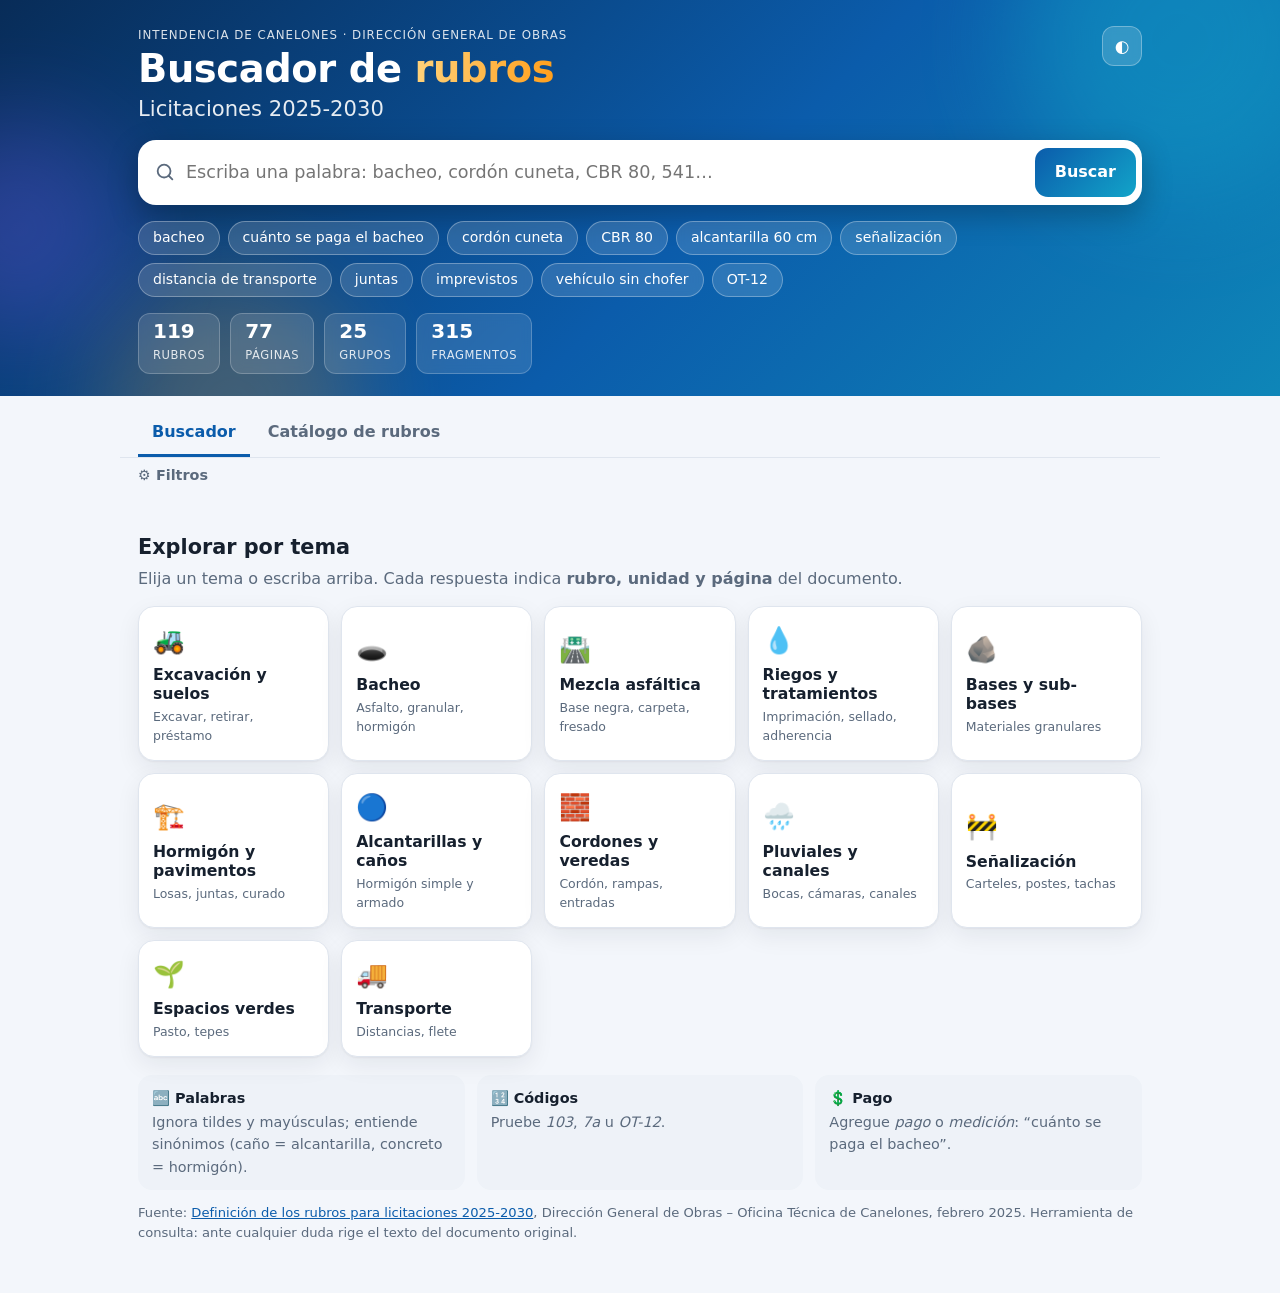
==== buscador-standalone.html @ 0cbc0762 "Add files via upload" ====
<!DOCTYPE html>
<html lang="es">
<head>
<meta charset="utf-8">
<meta name="viewport" content="width=device-width, initial-scale=1, viewport-fit=cover">
<meta name="theme-color" content="#0a3a73">
<title>Buscador de Rubros · Licitaciones 2025-2030 · Intendencia de Canelones</title>
<meta name="description" content="Buscador interactivo de la Definición de los rubros para licitaciones 2025-2030 (Dirección General de Obras, Intendencia de Canelones). Escriba una palabra y obtenga el rubro, la respuesta y la referencia al documento.">
<link rel="icon" href="data:image/svg+xml,%3Csvg xmlns='http://www.w3.org/2000/svg' viewBox='0 0 100 100'%3E%3Ctext y='.9em' font-size='90'%3E%F0%9F%94%8E%3C/text%3E%3C/svg%3E">
<style>
:root{
  --bg:#f3f6fb; --surface:#fff; --surface2:#eef2f8; --text:#16202e; --muted:#5b6a7d;
  --line:#dfe5ee; --brand:#0b5cab; --brand2:#12a4c9; --brand-ink:#fff; --brand-soft:#e3f0fd;
  --accent:#ff9f1c; --mark:#ffe58a; --ok:#14935a; --shadow:0 1px 2px rgba(16,24,40,.05),0 8px 24px rgba(16,24,40,.07);
  --radius:16px;
}
:root[data-theme="dark"]{
  --bg:#0c1118; --surface:#151c26; --surface2:#1c2531; --text:#e7edf5; --muted:#9aa9ba;
  --line:#27323f; --brand:#5aa7f0; --brand2:#2fc3e3; --brand-ink:#07111b; --brand-soft:#15283b;
  --accent:#ffb347; --mark:#6b5200; --ok:#4fc58a; --shadow:0 1px 2px rgba(0,0,0,.4),0 8px 24px rgba(0,0,0,.35);
}
@media (prefers-color-scheme: dark){
  :root:not([data-theme="light"]){
    --bg:#0c1118; --surface:#151c26; --surface2:#1c2531; --text:#e7edf5; --muted:#9aa9ba;
    --line:#27323f; --brand:#5aa7f0; --brand2:#2fc3e3; --brand-ink:#07111b; --brand-soft:#15283b;
    --accent:#ffb347; --mark:#6b5200; --ok:#4fc58a; --shadow:0 1px 2px rgba(0,0,0,.4),0 8px 24px rgba(0,0,0,.35);
  }
}
*{box-sizing:border-box}
html{scroll-behavior:smooth;-webkit-text-size-adjust:100%}
body{margin:0;background:var(--bg);color:var(--text);font:16px/1.55 system-ui,-apple-system,"Segoe UI",Roboto,"Helvetica Neue",Arial,sans-serif;overflow-x:hidden}
.wrap{max-width:1040px;margin:0 auto;padding:0 18px}
.sr{position:absolute;width:1px;height:1px;overflow:hidden;clip:rect(0 0 0 0)}
.skip{position:absolute;left:-999px}.skip:focus{left:12px;top:12px;background:var(--surface);padding:8px 12px;z-index:99;border-radius:8px}
a{color:var(--brand)}
button{font:inherit;color:inherit;cursor:pointer;-webkit-tap-highlight-color:transparent}
:focus-visible{outline:3px solid var(--accent);outline-offset:2px;border-radius:8px}
.fatal{background:#b3261e;color:#fff;padding:12px 18px;font-weight:600;text-align:center}

/* ---------- hero ---------- */
.hero{position:relative;overflow:hidden;color:#fff;padding:26px 0 22px;background:linear-gradient(135deg,#082c58 0%,#0b5cab 55%,#0e86b8 100%);transition:padding .25s}
:root[data-theme="dark"] .hero{background:linear-gradient(135deg,#07182c 0%,#0e3a66 60%,#0e5a7a 100%)}
.blob{position:absolute;border-radius:50%;filter:blur(50px);opacity:.45;animation:float 14s ease-in-out infinite}
.b1{width:320px;height:320px;background:#12a4c9;top:-120px;right:-60px}
.b2{width:260px;height:260px;background:#ff9f1c;opacity:.22;bottom:-140px;left:8%;animation-delay:-5s}
.b3{width:220px;height:220px;background:#7b5cff;opacity:.28;top:30%;left:-90px;animation-delay:-9s}
@keyframes float{0%,100%{transform:translate(0,0) scale(1)}50%{transform:translate(24px,18px) scale(1.12)}}
.hero-in{position:relative}
.brand{display:flex;justify-content:space-between;align-items:flex-start;gap:12px}
.eyebrow{margin:0 0 4px;font-size:.74rem;letter-spacing:.08em;text-transform:uppercase;opacity:.85;color:inherit}
h1{margin:0;font-size:clamp(1.55rem,4.2vw,2.4rem);line-height:1.1;letter-spacing:-.01em}
h1 em{font-style:normal;background:linear-gradient(90deg,#ffd27a,#ff9f1c);-webkit-background-clip:text;background-clip:text;color:transparent}
h1 span{display:block;font-weight:500;opacity:.9;font-size:.55em;margin-top:6px;letter-spacing:0}
.icon-btn{background:rgba(255,255,255,.16);border:1px solid rgba(255,255,255,.3);color:#fff;border-radius:12px;width:40px;height:40px;font-size:1.05rem;backdrop-filter:blur(6px)}
.icon-btn:hover{background:rgba(255,255,255,.3)}

.searchwrap{position:relative;margin-top:20px}
.searchbox{display:flex;align-items:center;gap:10px;background:var(--surface);color:var(--text);border-radius:18px;padding:6px 6px 6px 16px;box-shadow:0 10px 30px rgba(0,0,0,.25);transition:transform .2s,box-shadow .2s}
.searchbox:focus-within{transform:translateY(-1px);box-shadow:0 14px 36px rgba(0,0,0,.32),0 0 0 3px var(--accent)}
.searchbox svg{flex:none;color:var(--muted)}
.searchbox input{flex:1;border:0;background:transparent;color:inherit;font:inherit;font-size:1.1rem;padding:13px 0;outline:none;min-width:0}
.searchbox input::-webkit-search-cancel-button{opacity:.6}
.go{background:linear-gradient(135deg,var(--brand),var(--brand2));color:#fff;border:0;border-radius:13px;padding:12px 20px;font-weight:700}
.go:hover{filter:brightness(1.1)}
.suggest{position:absolute;left:0;right:0;top:calc(100% + 8px);z-index:30;margin:0;padding:6px;list-style:none;background:var(--surface);color:var(--text);border:1px solid var(--line);border-radius:16px;box-shadow:0 18px 40px rgba(0,0,0,.28);max-height:340px;overflow:auto}
.suggest li{display:flex;gap:10px;align-items:baseline;padding:9px 12px;border-radius:11px;cursor:pointer}
.suggest li[aria-selected="true"],.suggest li:hover{background:var(--brand-soft)}
.suggest .sc{flex:none;background:var(--brand);color:var(--brand-ink);font-weight:700;font-size:.78rem;border-radius:6px;padding:0 7px}
.suggest .sn{flex:1;min-width:0;white-space:nowrap;overflow:hidden;text-overflow:ellipsis}
.suggest .su{color:var(--muted);font-size:.78rem;flex:none}
.chips{display:flex;flex-wrap:wrap;gap:8px;margin-top:16px;transition:opacity .2s}
.chip{background:rgba(255,255,255,.14);border:1px solid rgba(255,255,255,.3);color:#fff;border-radius:999px;padding:5px 14px;font-size:.88rem;backdrop-filter:blur(6px);transition:transform .15s,background .15s}
.chip:hover{background:rgba(255,255,255,.3);transform:translateY(-1px)}
.kpis{display:flex;flex-wrap:wrap;gap:10px;margin-top:16px}
.kpi{background:rgba(255,255,255,.12);border:1px solid rgba(255,255,255,.22);border-radius:12px;padding:6px 14px;backdrop-filter:blur(6px)}
.kpi b{display:block;font-size:1.25rem;line-height:1.1}.kpi span{font-size:.72rem;opacity:.85;text-transform:uppercase;letter-spacing:.05em}

/* hero compacto cuando hay una búsqueda activa */
body.searching .hero{padding:14px 0 14px}
body.searching .hero h1 span,body.searching .eyebrow,body.searching .chips,body.searching .kpis{display:none}
body.searching h1{font-size:1.15rem}
body.searching .searchwrap{margin-top:10px}

.sticky-bar{display:none}

.tabs{display:flex;gap:4px;margin-top:14px;border-bottom:1px solid var(--line)}
.tab{background:none;border:0;border-bottom:3px solid transparent;padding:10px 14px;color:var(--muted);font-weight:700}
.tab.active{color:var(--brand);border-bottom-color:var(--brand)}
main{padding-top:16px;padding-bottom:30px;min-height:50vh}

.filters-box{margin-bottom:6px}
.filters-box summary{cursor:pointer;color:var(--muted);font-weight:700;font-size:.9rem;padding:6px 0;list-style:none}
.filters-box summary::before{content:"⚙ "}
.badge{background:var(--accent);color:#1b1200;border-radius:999px;font-size:.72rem;padding:0 7px;margin-left:4px}
.filters{display:flex;flex-wrap:wrap;gap:12px;align-items:end;margin:8px 0 10px}
.filters label{display:flex;flex-direction:column;font-size:.78rem;color:var(--muted);gap:3px;font-weight:700}
.filters .grow{flex:1;min-width:200px}
select,input#catQ{font:inherit;font-size:.95rem;color:var(--text);background:var(--surface);border:1px solid var(--line);border-radius:10px;padding:9px 10px;min-width:150px}
.ghost{background:var(--surface);border:1px solid var(--line);border-radius:10px;padding:9px 14px;font-weight:700;color:var(--text)}
.ghost:hover{background:var(--surface2)}
.count{color:var(--muted);font-size:.9rem;margin:8px 0;min-height:1.4em}

/* ---------- respuesta y tarjetas ---------- */
@keyframes rise{from{opacity:0;transform:translateY(10px)}to{opacity:1;transform:none}}
.answer,.card{animation:rise .35s both}
.answer{position:relative;background:var(--surface);border:1px solid var(--line);border-radius:var(--radius);padding:20px 22px;box-shadow:var(--shadow);margin:6px 0 22px;overflow:hidden}
.answer::before{content:"";position:absolute;inset:0 auto 0 0;width:6px;background:linear-gradient(180deg,var(--brand),var(--brand2))}
.answer .tag{display:inline-flex;align-items:center;gap:6px;background:var(--brand-soft);color:var(--brand);font-weight:800;font-size:.72rem;letter-spacing:.06em;text-transform:uppercase;border-radius:999px;padding:3px 11px}
.answer h3{margin:10px 0 2px;font-size:1.25rem;line-height:1.25}
.answer blockquote{margin:12px 0;padding:12px 14px;background:var(--surface2);border-radius:12px;font-size:1.02rem}
.answer .extra{margin-top:12px;background:color-mix(in srgb,var(--ok) 12%,transparent);border-left:4px solid var(--ok);border-radius:10px;padding:10px 14px;font-size:.95rem}
.answer .extra b{color:var(--ok)}
.ref{font-size:.82rem;color:var(--muted);margin:10px 0 0}
.card{background:var(--surface);border:1px solid var(--line);border-radius:var(--radius);padding:16px 18px;margin-bottom:12px;box-shadow:var(--shadow);transition:transform .18s,box-shadow .18s,border-color .18s}
.card:hover{transform:translateY(-2px);border-color:var(--brand)}
.card h3{margin:0;font-size:1.05rem;line-height:1.3}
.card h3 button{all:unset;cursor:pointer;color:var(--text)}
.card h3 button:hover{color:var(--brand);text-decoration:underline}
.codebadge{display:inline-block;background:linear-gradient(135deg,var(--brand),var(--brand2));color:#fff;font-weight:800;border-radius:8px;padding:1px 10px;margin-right:8px;font-size:.9rem;white-space:nowrap}
.meta{display:flex;flex-wrap:wrap;gap:6px 8px;font-size:.82rem;color:var(--muted);margin:8px 0}
.meta .pill{background:var(--surface2);border-radius:999px;padding:1px 10px}
.meter{height:4px;border-radius:4px;background:var(--surface2);margin:8px 0 2px;overflow:hidden}
.meter i{display:block;height:100%;border-radius:4px;background:linear-gradient(90deg,var(--brand),var(--brand2));transform-origin:left;animation:grow .7s both}
@keyframes grow{from{transform:scaleX(0)}to{transform:none}}
.passage{margin:8px 0 0;font-size:.97rem}
.passage .pg{display:block;font-size:.78rem;color:var(--muted);margin-top:2px}
.sub{font-weight:700;font-size:.85rem;color:var(--muted);display:block;margin-bottom:2px}
mark{background:var(--mark);color:inherit;border-radius:4px;padding:0 2px}
.actions{display:flex;flex-wrap:wrap;gap:8px;margin-top:14px}
.btn{background:linear-gradient(135deg,var(--brand),var(--brand2));color:#fff;border:0;border-radius:11px;padding:8px 15px;font-weight:700;font-size:.9rem;text-decoration:none;display:inline-block}
.btn:hover{filter:brightness(1.08)}
.btn.sec{background:var(--surface2);color:var(--text);border:1px solid var(--line)}
.btn.sec:hover{background:var(--brand-soft)}
.more{text-align:center;margin:10px 0}
.sect-title{font-size:.95rem;color:var(--muted);margin:6px 0 10px}
.empty{text-align:center;color:var(--muted);padding:30px 0}

/* ---------- bienvenida ---------- */
.welcome h2{margin:6px 0 4px;font-size:1.3rem}
.lead{color:var(--muted);margin:0 0 14px}
.tiles{display:grid;grid-template-columns:repeat(auto-fill,minmax(170px,1fr));gap:12px}
.tile{background:var(--surface);border:1px solid var(--line);border-radius:var(--radius);padding:14px;text-align:left;box-shadow:var(--shadow);transition:transform .18s,border-color .18s,background .18s;animation:rise .4s both}
.tile:hover{transform:translateY(-3px);border-color:var(--brand);background:var(--brand-soft)}
.tile .ic{font-size:1.6rem;display:block;margin-bottom:6px}
.tile b{display:block;font-size:.98rem;line-height:1.2}
.tile span.d{display:block;font-size:.78rem;color:var(--muted);margin-top:3px}
.tips{display:grid;grid-template-columns:repeat(auto-fit,minmax(220px,1fr));gap:12px;margin-top:18px}
.tips div{background:var(--surface2);border-radius:14px;padding:12px 14px;font-size:.9rem}
.tips b{display:block;margin-bottom:2px}.tips span{color:var(--muted)}

/* ---------- catálogo ---------- */
.table-wrap{overflow-x:auto;background:var(--surface);border:1px solid var(--line);border-radius:var(--radius)}
table{width:100%;border-collapse:collapse;font-size:.92rem}
th,td{text-align:left;padding:10px 12px;border-bottom:1px solid var(--line);vertical-align:top}
th{background:var(--surface2);position:sticky;top:0;font-size:.76rem;text-transform:uppercase;letter-spacing:.05em;color:var(--muted)}
tbody tr{cursor:pointer;transition:background .12s}tbody tr:hover{background:var(--brand-soft)}
td.code{font-weight:800;white-space:nowrap;color:var(--brand)}
.nobody{color:var(--accent);font-size:.78rem}

/* ---------- panel de detalle ---------- */
.drawer{position:fixed;inset:0;z-index:50;visibility:hidden}
.drawer[aria-hidden="false"]{visibility:visible}
.drawer-bg{position:absolute;inset:0;background:rgba(5,12,22,.55);backdrop-filter:blur(3px);opacity:0;transition:opacity .22s}
.drawer-panel{position:absolute;top:0;right:0;height:100%;width:min(740px,100%);background:var(--surface);box-shadow:-10px 0 40px rgba(0,0,0,.3);transform:translateX(100%);transition:transform .26s cubic-bezier(.2,.8,.2,1);display:flex;flex-direction:column}
.drawer[aria-hidden="false"] .drawer-bg{opacity:1}
.drawer[aria-hidden="false"] .drawer-panel{transform:none}
.grab{display:none}
.drawer-head{display:flex;justify-content:space-between;gap:12px;padding:20px 22px 8px}
.drawer-head h2{margin:0;font-size:1.3rem;line-height:1.25}
.drawer-head .eyebrow{color:var(--brand);font-weight:800}
.drawer .icon-btn{background:var(--surface2);border-color:var(--line);color:var(--text);flex:none}
.drawer-actions{display:flex;flex-wrap:wrap;gap:8px;padding:6px 22px 14px;border-bottom:1px solid var(--line)}
.drawer-body{overflow:auto;padding:14px 22px 60px;-webkit-overflow-scrolling:touch}
.drawer-body h4{margin:20px 0 8px;font-size:.78rem;text-transform:uppercase;letter-spacing:.07em;color:var(--muted)}
.drawer-body p{margin:0 0 10px}
.drawer-body p.st{font-weight:800;margin-top:18px}
.pay{background:var(--surface2);border-left:4px solid var(--ok);border-radius:10px;padding:9px 13px;margin-bottom:8px}
.rel{display:flex;flex-wrap:wrap;gap:6px}
.rel button{background:var(--brand-soft);color:var(--brand);border:0;border-radius:999px;padding:4px 12px;font-weight:700;font-size:.86rem}
.rel button:hover{text-decoration:underline}
.notice{background:var(--surface2);border-radius:10px;padding:10px 12px;color:var(--muted)}

.totop{position:fixed;right:16px;bottom:18px;z-index:40;width:46px;height:46px;border-radius:50%;border:0;background:linear-gradient(135deg,var(--brand),var(--brand2));color:#fff;font-size:1.2rem;box-shadow:0 8px 20px rgba(0,0,0,.3)}
.toast{position:fixed;left:50%;bottom:24px;transform:translate(-50%,20px);background:#111;color:#fff;padding:10px 18px;border-radius:12px;opacity:0;pointer-events:none;transition:.2s;z-index:80;font-size:.9rem}
.toast.show{opacity:1;transform:translate(-50%,0)}
.foot{color:var(--muted);font-size:.82rem;padding-bottom:36px}
[hidden]{display:none!important}

/* ---------- móvil ---------- */
@media (max-width:700px){
  .hero{padding:18px 0 16px}
  .go{padding:12px 14px}
  .kpi b{font-size:1.05rem}
  .tiles{grid-template-columns:repeat(2,1fr)}
  .card,.answer{padding:15px}
  .answer h3{font-size:1.1rem}
  .drawer-panel{top:auto;bottom:0;right:0;left:0;width:100%;height:92%;border-radius:22px 22px 0 0;transform:translateY(100%)}
  .drawer[aria-hidden="false"] .drawer-panel{transform:none}
  .grab{display:block;width:44px;height:5px;border-radius:5px;background:var(--line);margin:9px auto 0}
  .drawer-head{padding:12px 18px 6px}.drawer-actions{padding:6px 18px 12px}.drawer-body{padding:12px 18px 60px}
}
@media (prefers-reduced-motion:reduce){*{animation:none!important;transition:none!important}}
@media print{.hero,.tabs,.filters-box,.chips,.more,.totop,.drawer{display:none}}

</style>
</head>
<body>
<a class="skip" href="#resultados">Saltar a los resultados</a>
<div id="fatal" class="fatal" role="alert" hidden></div>
<noscript><div class="fatal">Este buscador necesita JavaScript habilitado.</div></noscript>

<header class="hero" id="hero">
  <div class="blob b1"></div><div class="blob b2"></div><div class="blob b3"></div>
  <div class="wrap hero-in">
    <div class="brand">
      <div>
        <p class="eyebrow">Intendencia de Canelones · Dirección General de Obras</p>
        <h1>Buscador de <em>rubros</em><span>Licitaciones 2025-2030</span></h1>
      </div>
      <button id="themeBtn" class="icon-btn" type="button" aria-label="Cambiar tema claro/oscuro" title="Cambiar tema">◐</button>
    </div>

    <div class="searchwrap">
      <form id="searchForm" class="searchbox" role="search" autocomplete="off">
        <label for="q" class="sr">Buscar en la definición de rubros</label>
        <svg aria-hidden="true" viewBox="0 0 24 24" width="22" height="22"><path fill="none" stroke="currentColor" stroke-width="2" stroke-linecap="round" d="M11 4a7 7 0 1 0 0 14 7 7 0 0 0 0-14zm9 16-4.2-4.2"/></svg>
        <input id="q" type="search" enterkeyhint="search" placeholder="Escriba una palabra: bacheo, cordón cuneta, CBR 80, 541…" spellcheck="false" aria-autocomplete="list" aria-controls="suggest">
        <button class="go" type="submit">Buscar</button>
      </form>
      <ul id="suggest" class="suggest" role="listbox" hidden></ul>
    </div>

    <div class="chips" id="chips" aria-label="Ejemplos de búsqueda"></div>
    <div class="kpis" id="kpis"></div>
  </div>
</header>

<nav class="tabs wrap" aria-label="Vistas">
  <button class="tab active" id="tabBuscar" type="button" aria-selected="true">Buscador</button>
  <button class="tab" id="tabCatalogo" type="button" aria-selected="false">Catálogo de rubros</button>
</nav>

<main class="wrap">
  <section id="viewBuscar">
    <details class="filters-box" id="filtersBox">
      <summary>Filtros <span id="filterBadge" class="badge" hidden></span></summary>
      <div class="filters" aria-label="Filtros">
        <label>Grupo <select id="fGrupo"><option value="">Todos</option></select></label>
        <label>Unidad <select id="fUnidad"><option value="">Todas</option></select></label>
        <label>Ámbito
          <select id="fAmbito">
            <option value="">Rubros y especificaciones generales</option>
            <option value="rubro">Solo rubros</option>
            <option value="general">Solo especificaciones generales</option>
          </select>
        </label>
        <button id="clearBtn" class="ghost" type="button">Limpiar todo</button>
      </div>
    </details>

    <div id="scrollTarget"></div>
    <p id="count" class="count" aria-live="polite"></p>
    <div id="answer"></div>
    <div id="resultados" tabindex="-1"></div>
    <div class="more"><button id="moreBtn" class="ghost" type="button" hidden>Mostrar más resultados</button></div>

    <div id="welcome" class="welcome">
      <h2>Explorar por tema</h2>
      <p class="lead">Elija un tema o escriba arriba. Cada respuesta indica <strong>rubro, unidad y página</strong> del documento.</p>
      <div class="tiles" id="tiles"></div>
      <div class="tips">
        <div><b>🔤 Palabras</b><span>Ignora tildes y mayúsculas; entiende sinónimos (caño = alcantarilla, concreto = hormigón).</span></div>
        <div><b>🔢 Códigos</b><span>Pruebe <em>103</em>, <em>7a</em> u <em>OT-12</em>.</span></div>
        <div><b>💲 Pago</b><span>Agregue <em>pago</em> o <em>medición</em>: “cuánto se paga el bacheo”.</span></div>
      </div>
    </div>
  </section>

  <section id="viewCatalogo" hidden>
    <div class="filters">
      <label class="grow">Filtrar el listado
        <input id="catQ" type="search" placeholder="Código o parte del nombre…">
      </label>
      <label>Grupo <select id="cGrupo"><option value="">Todos</option></select></label>
      <label>Unidad <select id="cUnidad"><option value="">Todas</option></select></label>
    </div>
    <p id="catCount" class="count"></p>
    <div class="table-wrap">
      <table id="catTable">
        <thead><tr><th>Rubro</th><th>Descripción</th><th>Unidad</th><th>Grupo</th><th>Pág.</th></tr></thead>
        <tbody></tbody>
      </table>
    </div>
  </section>
</main>

<footer class="wrap foot">
  <p>Fuente: <a id="pdfLink" href="docs/Definicion_de_los_rubros_licitaciones_2025-2030.pdf" target="_blank" rel="noopener">Definición de los rubros para licitaciones 2025-2030</a>, Dirección General de Obras – Oficina Técnica de Canelones, febrero 2025. Herramienta de consulta: ante cualquier duda rige el texto del documento original.</p>
</footer>

<aside id="drawer" class="drawer" aria-hidden="true" role="dialog" aria-modal="true" aria-labelledby="drTitle">
  <div class="drawer-bg" data-close></div>
  <div class="drawer-panel">
    <div class="grab" aria-hidden="true"></div>
    <div class="drawer-head">
      <div>
        <p class="eyebrow" id="drKicker"></p>
        <h2 id="drTitle"></h2>
        <div class="meta" id="drMeta"></div>
      </div>
      <button class="icon-btn" type="button" data-close aria-label="Cerrar">✕</button>
    </div>
    <div class="drawer-actions" id="drActions"></div>
    <div class="drawer-body" id="drBody"></div>
  </div>
</aside>

<button id="toTop" class="totop" type="button" aria-label="Volver arriba" hidden>↑</button>
<div id="toast" class="toast" role="status" aria-live="polite"></div>

<script>
window.RUBROS_DATA={"meta":{"titulo":"Definición de los rubros para licitaciones 2025-2030","organismo":"Intendencia de Canelones — Dirección General de Obras, Oficina Técnica de Canelones","fecha":"Febrero 2025","paginas":77,"pdf":"docs/Definicion_de_los_rubros_licitaciones_2025-2030.pdf","total_rubros":119,"rubros_con_texto":118,"sin_cuerpo":["240"]},"indice":[{"codigo":"6","grupo":"II","descripcion":"Excavación no clasificada","unidad":"m3"},{"codigo":"7","grupo":"II","descripcion":"Excavación no clasificada a depósito","unidad":"m3"},{"codigo":"7a","grupo":"II","descripcion":"Excavación no clasificada a depósito (en veredas)","unidad":"m3"},{"codigo":"8","grupo":"II","descripcion":"Excavación no clasificada de préstamo","unidad":"m3"},{"codigo":"9","grupo":"II","descripcion":"Extracción de árboles y tocones","unidad":"c/u"},{"codigo":"66","grupo":"II","descripcion":"Demolición y retiro a depósito de pavimentos asfálticos u hormigón","unidad":"m2"},{"codigo":"72","grupo":"II","descripcion":"Limpieza y/o conformación de cunetas","unidad":"m"},{"codigo":"75","grupo":"II","descripcion":"Escarificado, conformación y compactación base","unidad":"m2"},{"codigo":"89","grupo":"III","descripcion":"Sobretransporte de suelos","unidad":"m3.km"},{"codigo":"89a","grupo":"III","descripcion":"Sobretransporte de material granular de CBR>80%","unidad":"m3.km"},{"codigo":"90","grupo":"III","descripcion":"Transporte de mezcla asfáltica","unidad":"ton.km"},{"codigo":"94","grupo":"IV","descripcion":"Cemento portland para base estabilizada con cemento","unidad":"ton"},{"codigo":"101","grupo":"V","descripcion":"Mezcla asfáltica para base negra","unidad":"ton"},{"codigo":"102","grupo":"V","descripcion":"Mezcla asfáltica para carpeta de rodadura","unidad":"ton"},{"codigo":"103","grupo":"V","descripcion":"Mezcla asfáltica para bacheo","unidad":"ton"},{"codigo":"103a","grupo":"V","descripcion":"Construcción de lomo de burro de mezcla asfáltica en caliente","unidad":"unidad"},{"codigo":"109","grupo":"V","descripcion":"Mezcla asfáltica para reconstrucción","unidad":"ton"},{"codigo":"110","grupo":"V","descripcion":"Suministro de Mezcla asfáltica en planta","unidad":"ton"},{"codigo":"111","grupo":"VI","descripcion":"Ejecución de riego bituminoso de imprimación","unidad":"m2"},{"codigo":"112","grupo":"VI","descripcion":"Ejecución de tratamiento bituminoso simple","unidad":"m2"},{"codigo":"113","grupo":"VI","descripcion":"Ejecución de tratamientobituminoso doble","unidad":"m2"},{"codigo":"114","grupo":"VI","descripcion":"Ejecución de tratamiento bituminoso de sellado","unidad":"m2"},{"codigo":"115","grupo":"VI","descripcion":"Ejecución de trat. bituminoso de imprimación reforzada","unidad":"m2"},{"codigo":"118","grupo":"VI","descripcion":"Ejecución de tratamiento bituminoso de adherencia","unidad":"m2"},{"codigo":"126","grupo":"VII","descripcion":"Sub base de arena para adoquines y/o Green block","unidad":"m3"},{"codigo":"127","grupo":"VII","descripcion":"Arena sucia para relleno de Green block","unidad":"m3"},{"codigo":"128","grupo":"VII","descripcion":"Sub base granular CBR> 40%","unidad":"m3"},{"codigo":"129","grupo":"VII","descripcion":"Sub base granular CBR> 40%","unidad":"m3s"},{"codigo":"131","grupo":"VII","descripcion":"Base granular CBR> 60%","unidad":"m3s"},{"codigo":"132","grupo":"VII","descripcion":"Base granular CBR> 80%","unidad":"m3"},{"codigo":"132a","grupo":"VII","descripcion":"Base granular CBR> 80% (en veredas)","unidad":"m3"},{"codigo":"133","grupo":"VII","descripcion":"Base granular CBR> 80%","unidad":"m3s"},{"codigo":"134","grupo":"VII","descripcion":"Material de base estabilizado con cemento portland","unidad":"m3"},{"codigo":"135","grupo":"VII","descripcion":"Material granular para bacheo","unidad":"m3"},{"codigo":"137","grupo":"VII","descripcion":"Banquina con material granular CBR> 60%","unidad":"m3"},{"codigo":"139","grupo":"VII","descripcion":"Bacheo con material de base CBR> 80% con o sin cementar","unidad":"m3"},{"codigo":"140","grupo":"VII","descripcion":"Perfilado","unidad":"km"},{"codigo":"141","grupo":"VII","descripcion":"Base granular (suministro y flete)","unidad":"m3s"},{"codigo":"OT-01","grupo":"VII","descripcion":"Construcción de drenes","unidad":"m"},{"codigo":"155","grupo":"VII","descripcion":"Sub base de gravillín","unidad":"m3"},{"codigo":"181","grupo":"VII","descripcion":"Reciclado en situ de pavimento existente","unidad":"m2"},{"codigo":"211","grupo":"IX","descripcion":"Agregados pétreos gruesos y medianos para tratamientos","unidad":"m3"},{"codigo":"212","grupo":"IX","descripcion":"Agregados pétreos finos para tratamientos bituminosos","unidad":"m3"},{"codigo":"233","grupo":"X","descripcion":"Alcantarilla de caños de Hormigón simple D = 40 cm.","unidad":"m"},{"codigo":"234","grupo":"X","descripcion":"Alcantarilla de caños de Hormigón simple D = 50 cm.","unidad":"m"},{"codigo":"235","grupo":"X","descripcion":"Alcantarilla de caños de Hormigón simple D = 60 cm.","unidad":"m"},{"codigo":"236","grupo":"X","descripcion":"Alcantarilla de caños de Hormigón simple D = 80 cm.","unidad":"m"},{"codigo":"237","grupo":"X","descripcion":"Alcantarilla de caños de Hormigón simple D = 100 cm.","unidad":"m"},{"codigo":"238","grupo":"X","descripcion":"Cordón cuneta de Hormigón simple","unidad":"m"},{"codigo":"239","grupo":"X","descripcion":"Cordón de Hormigón simple","unidad":"m"},{"codigo":"240","grupo":"X","descripcion":"Cabezales prefabricados de Hormigón simple según plano","unidad":"c/u"},{"codigo":"241","grupo":"X","descripcion":"Cordoneta de hormigón para contener pavimento de 15x30 cm","unidad":"m"},{"codigo":"242","grupo":"X","descripcion":"Suministro, transporte y colocación de green block de hormigón","unidad":"m2"},{"codigo":"243","grupo":"X","descripcion":"Suministro, transporte y colocación de adoquines de hormigón de 8cm","unidad":"m2"},{"codigo":"OT-02","grupo":"X","descripcion":"Vereda de hormigón simple de 7 cm de espesor","unidad":"m2"},{"codigo":"OT-03","grupo":"X","descripcion":"Rampa de acceso a veredas","unidad":"c/u"},{"codigo":"261","grupo":"XIII","descripcion":"Hormigón armado Clase VII para alcantarillas","unidad":"m3"},{"codigo":"264","grupo":"XIII","descripcion":"Alcantarillas de caños de Hormigón armado D = 40 cm","unidad":"m"},{"codigo":"265","grupo":"XIII","descripcion":"Alcantarillas de caños de Hormigón armado D = 50 cm","unidad":"m"},{"codigo":"266","grupo":"XIII","descripcion":"Alcantarillas de caños de Hormigón armado D = 60 cm","unidad":"m"},{"codigo":"267","grupo":"XIII","descripcion":"Alcantarillas de caños de Hormigón armado D = 80 cm","unidad":"m"},{"codigo":"268","grupo":"XIII","descripcion":"Alcantarillas de caños de Hormigón armado D = 100 cm","unidad":"m"},{"codigo":"269","grupo":"XIII","descripcion":"Alcantarillas de caños de Hormigón armado D = 120 cm","unidad":"m"},{"codigo":"281","grupo":"XIII","descripcion":"Cabezales Hormigón armado Clase VII para alcantarillas s/plano","unidad":"m3"},{"codigo":"281a","grupo":"XIII","descripcion":"Cabezales Hormigón armado para entradas vehiculares","unidad":"m3"},{"codigo":"282","grupo":"XIII","descripcion":"Cordón cuneta de Hormigón armado Clase VII","unidad":"m"},{"codigo":"289","grupo":"XIII","descripcion":"Cordones de hormigón armado","unidad":"m"},{"codigo":"296","grupo":"XIII","descripcion":"Losetas de hormigón para entradas particulares","unidad":"m3"},{"codigo":"305","grupo":"XIII","descripcion":"Badenes de hormigón","unidad":"m3"},{"codigo":"OT-04","grupo":"XIII","descripcion":"Boca de tormenta Tipo 1 (con conexión)","unidad":"c/u"},{"codigo":"OT-05","grupo":"XIII","descripcion":"Boca de tormenta Tipo 2 (con conexión)","unidad":"c/u"},{"codigo":"OT-06","grupo":"XIII","descripcion":"Boca de tormenta Tipo 3 (con conexión)","unidad":"c/u"},{"codigo":"OT-07","grupo":"XIII","descripcion":"Boca de tormenta Tipo 4 (con conexión)","unidad":"c/u"},{"codigo":"OT-08","grupo":"XIII","descripcion":"Cámara de inspección para colectores pluviales","unidad":"m3"},{"codigo":"OT-09","grupo":"XIII","descripcion":"Cuneta revestida de hormigón","unidad":"m"},{"codigo":"OT-10","grupo":"XIII","descripcion":"Enrocado y geotextil de protección de cabezal de descarga","unidad":"c/u"},{"codigo":"OT-11","grupo":"XIII","descripcion":"Vereda de hormigón para entrada vehicular de 10 cm de espesor","unidad":"m2"},{"codigo":"OT-12","grupo":"XIII","descripcion":"Canal prefabricado de hormigón armado 60 cm x 60 cm","unidad":"m"},{"codigo":"OT-13","grupo":"XIII","descripcion":"Canal prefabricado de hormigón armado 70 cm x 70 cm","unidad":"m"},{"codigo":"OT-14","grupo":"XIII","descripcion":"Canal prefabricado de hormigón armado 80 cm x 80 cm","unidad":"m"},{"codigo":"OT-15","grupo":"XIII","descripcion":"Tapas de hormigón armado para canales de 60 cm x 60 cm","unidad":"c/u"},{"codigo":"OT-16","grupo":"XIII","descripcion":"Tapas de hormigón armado para canales de 70 cm x 70 cm","unidad":"c/u"},{"codigo":"OT-17","grupo":"XIII","descripcion":"Tapas de hormigón armado para canales de 80 cm x 80 cm","unidad":"c/u"},{"codigo":"OT-18","grupo":"XIII","descripcion":"Cámara de desague de cuneta en canales","unidad":"c/u"},{"codigo":"426","grupo":"XX","descripcion":"Recubrimiento con tepes","unidad":"m2"},{"codigo":"427","grupo":"XX","descripcion":"Revestimiento con suelo vegetal de 7 cm espesor","unidad":"m2"},{"codigo":"428","grupo":"XX","descripcion":"Siembra de semilla de pasto con fertilizante","unidad":"m2"},{"codigo":"438","grupo":"XXI","descripcion":"Limpieza y sellado de juntas","unidad":"m"},{"codigo":"541","grupo":"XXXIII","descripcion":"Pavimento de Hormigón armado de 20 cm de espesor","unidad":"m2"},{"codigo":"542","grupo":"XXXIII","descripcion":"Bacheo en espesor total de pavimento de Horm. armado","unidad":"m2"},{"codigo":"543","grupo":"XXXIII","descripcion":"Reposición juntas transversales y esquina de losas HºAº","unidad":"m2"},{"codigo":"597","grupo":"XXXVIII","descripcion":"Suministro y Colocación de tapas de hierro fundido D 600 mm","unidad":"c/u"},{"codigo":"606","grupo":"XXXIX","descripcion":"Refugios peatonales","unidad":"c/u"},{"codigo":"651","grupo":"XLVII","descripcion":"Sellado de grietas y fisuras (puente simple)","unidad":"m"},{"codigo":"652","grupo":"XLVII","descripcion":"Sellado de grietas y fisuras (con cajeado)","unidad":"m"},{"codigo":"915","grupo":"LXXXII","descripcion":"Suministro de vehículo sin chofer","unidad":"Veh.mes"},{"codigo":"1302","grupo":"AL-0","descripcion":"Imprevisto de obra (10% del SUB TOTAL OBRA s/imprevistos)","unidad":"global"},{"codigo":"2129","grupo":"CXXXIV","descripcion":"Suministro, transporte y elaboración de cemento asfáltico","unidad":"ton"},{"codigo":"2130","grupo":"CXXXIV","descripcion":"Suministro, transporte y elaboración de emulsiones asfálticas","unidad":"m3"},{"codigo":"2131","grupo":"CXXXIV","descripcion":"Suministro, transporte y elaboración de diluidos asfálticos","unidad":"m3"},{"codigo":"2138","grupo":"CXXXIV","descripcion":"Suministro, transporte y elaboración de emulsiones asfálticas modificadas","unidad":"m3"},{"codigo":"2376","grupo":"CLI","descripcion":"Fresado","unidad":"m3"},{"codigo":"3011","grupo":"CCCI","descripcion":"Señales Clase 2 instaladas (sin poste)","unidad":"m2"},{"codigo":"3027","grupo":"CCCIII","descripcion":"Postes para señales","unidad":"m3"},{"codigo":"3033","grupo":"CCCIII","descripcion":"Poste kilométrico instalado","unidad":"c/u"},{"codigo":"3042","grupo":"CCCIV","descripcion":"Tachas instaladas","unidad":"c/u"},{"codigo":"3043","grupo":"CCCIV","descripcion":"Linea de eje aplicado en caliente","unidad":"m2"},{"codigo":"3044","grupo":"CCCIV","descripcion":"Linea de borde aplicado en caliente (clase 2)","unidad":"m2"},{"codigo":"3046","grupo":"CCCIV","descripcion":"Superficies aplicados en caliente (clase 2)","unidad":"m2"},{"codigo":"4017","grupo":"CDIII","descripcion":"Adecuación de tapas de cámara de saneamiento","unidad":"c/u"},{"codigo":"OT-19","grupo":"AL-1","descripcion":"Suministro y colocación de cartel circular de 60 cm de diámetro, con Grado Ingeniería, incluyendo columna y elementos de sujeción.","unidad":"c/u"},{"codigo":"OT-20","grupo":"AL-1","descripcion":"Suministro y colocación de cartel de \"PARE\", de 25 cm de lado, con Grado Alta Intensidad, incluyendo columna y elementos de sujeción.","unidad":"c/u"},{"codigo":"OT-21","grupo":"AL-1","descripcion":"Suministro y colocación de un cartel de \"CEDA EL PASO\", de 90 cm de lado, con Grado Alta Intensidad, incluyendo columna y elementos de sujeción.","unidad":"c/u"},{"codigo":"OT-22","grupo":"AL-1","descripcion":"Suministro y colocación de cartel rectangular de Señales Informativas con Grado Ingeniería, incluyendo columna y elementos de sujeción.","unidad":"c/u"},{"codigo":"OT-23","grupo":"AL-1","descripcion":"Suministro y colocación de cartel cuadrado con fondo amarillo de 60 cm de lado, con Grado Ingeniería, incluyendo columna y elementos de sujeción.","unidad":"c/u"},{"codigo":"OT-24","grupo":"AL-2","descripcion":"Suministro y Colocación de Ductos de PVC D 110 mm","unidad":"m"},{"codigo":"OT-25","grupo":"AL-2","descripcion":"Suministro y Colocación de Ductos de PVC D 160 mm","unidad":"m"},{"codigo":"OT-26","grupo":"AL-2","descripcion":"Conexión domiciliaria","unidad":"c/u"},{"codigo":"OT-27","grupo":"AL-2","descripcion":"Suministro y Colocación de Ductos de PVC D 400 mm (conectores)","unidad":"m"}],"rubros":[{"codigo":"6","grupo":"II","nombre":"Excavación no clasificada","descripcion_indice":"Excavación no clasificada","unidad":"m3","pagina":4,"pagina_fin":5,"agrupado_con":[],"medicion_pago":["El precio por m3 de este rubro debe incluir además de la extracción y carga, el transporte del material hasta un lugar de depósito que indicará la Dirección de Obra, en el cual se deberá tender y compactar al 98 % del P.U.S.M. dentro de la obra el material depositado previamente. El precio cotizado incluirá una distancia de transporte dentro de la obra que no supere los 5 Km.","Este rubro se pagará por metro cúbico medido en banco."],"texto":"Los trabajos consistirán en la excavación y retiro del suelo actual en determinada superficie hasta llegar a una cota o profundidad indicada por la Dirección de Obra o el proyecto, transportarlo, tenderlo y compactarlo en un lugar de la obra para que sea reutilizado. La utilización del material deberá estar aprobada por la Dirección de Obra.\n\nEl precio por m3 de este rubro debe incluir además de la extracción y carga, el transporte del material hasta un lugar de depósito que indicará la Dirección de Obra, en el cual se deberá tender y compactar al 98 % del P.U.S.M. dentro de la obra el material depositado previamente. El precio cotizado incluirá una distancia de transporte dentro de la obra que no supere los 5 Km.\n\nEste rubro se pagará por metro cúbico medido en banco.","fragmentos":[{"subtitulo":"","pagina":4,"texto":"Los trabajos consistirán en la excavación y retiro del suelo actual en determinada superficie hasta llegar a una cota o profundidad indicada por la Dirección de Obra o el proyecto, transportarlo, tenderlo y compactarlo en un lugar de la obra para que sea reutilizado. La utilización del material deberá estar aprobada por la Dirección de Obra. El precio por m3 de este rubro debe incluir además de la extracción y carga, el transporte del material hasta un lugar de depósito que indicará la Dirección de Obra, en el cual se deberá tender y compactar al 98 % del P.U.S.M. dentro de la obra el material depositado previamente. El precio cotizado incluirá una distancia de transporte dentro de la obra que no supere los 5 Km."},{"subtitulo":"","pagina":5,"texto":"Este rubro se pagará por metro cúbico medido en banco."}]},{"codigo":"7","grupo":"II","nombre":"Excavación no clasificada a depósito","descripcion_indice":"Excavación no clasificada a depósito","unidad":"m3","pagina":5,"pagina_fin":5,"agrupado_con":[],"medicion_pago":["El precio por m3 de este rubro debe incluir además de la extracción y carga, el transporte del material hasta un lugar de depósito que indicará la Dirección de Obra, en el cual se deberá tender y conformar adecuadamente el material depositado y para los efectos de la cotización se tomará una distancia de transporte de 5 km.","Este rubro se pagará por metro cúbico medido en banco en la zona de excavación."],"texto":"Los trabajos consistirán en la excavación y retiro del terreno existente (tratamientos bituminosos, carpeta asfáltica que se pueda retirar sin utilizar martillo neumático, tosca, tierra, arena o arcilla) hasta llegar a una cota o profundidad indicada por la Dirección de Obra o el proyecto.\n\nEl precio por m3 de este rubro debe incluir además de la extracción y carga, el transporte del material hasta un lugar de depósito que indicará la Dirección de Obra, en el cual se deberá tender y conformar adecuadamente el material depositado y para los efectos de la cotización se tomará una distancia de transporte de 5 km.\n\nEste rubro se pagará por metro cúbico medido en banco en la zona de excavación.","fragmentos":[{"subtitulo":"","pagina":5,"texto":"Los trabajos consistirán en la excavación y retiro del terreno existente (tratamientos bituminosos, carpeta asfáltica que se pueda retirar sin utilizar martillo neumático, tosca, tierra, arena o arcilla) hasta llegar a una cota o profundidad indicada por la Dirección de Obra o el proyecto. El precio por m3 de este rubro debe incluir además de la extracción y carga, el transporte del material hasta un lugar de depósito que indicará la Dirección de Obra, en el cual se deberá tender y conformar adecuadamente el material depositado y para los efectos de la cotización se tomará una distancia de transporte de 5 km. Este rubro se pagará por metro cúbico medido en banco en la zona de excavación."}]},{"codigo":"7a","grupo":"II","nombre":"Excavación no clasificada a depósito (en veredas)","descripcion_indice":"Excavación no clasificada a depósito (en veredas)","unidad":"m3","pagina":5,"pagina_fin":5,"agrupado_con":[],"medicion_pago":["El precio por m3 de este rubro debe incluir además de la extracción y carga, el transporte del material hasta un lugar de depósito que indicará la Dirección de Obra, en el cual se deberá tender y conformar adecuadamente el material depositado y para los efectos de la cotización se tomará una distancia de transporte de 5 km.","Este rubro se pagará por metro cúbico medido en banco en la zona de excavación."],"texto":"Los trabajos consistirán en la excavación y retiro del terreno existente en la zona comprendida entre el límite de propiedad y la cuneta o entre el límite de propiedad y la espalda de un cordón o cordón cuneta hasta llegar a una cota o profundidad indicada por la Dirección de Obra o el proyecto. La excavación no será realizada con retroexcavadoras, sino que será realizada a pala de mano o una máquina de pequeñas dimensiones que permita circular y maniobrar en la zona.\n\nEl precio por m3 de este rubro debe incluir además de la extracción y carga, el transporte del material hasta un lugar de depósito que indicará la Dirección de Obra, en el cual se deberá tender y conformar adecuadamente el material depositado y para los efectos de la cotización se tomará una distancia de transporte de 5 km.\n\nEste rubro se pagará por metro cúbico medido en banco en la zona de excavación.","fragmentos":[{"subtitulo":"","pagina":5,"texto":"Los trabajos consistirán en la excavación y retiro del terreno existente en la zona comprendida entre el límite de propiedad y la cuneta o entre el límite de propiedad y la espalda de un cordón o cordón cuneta hasta llegar a una cota o profundidad indicada por la Dirección de Obra o el proyecto. La excavación no será realizada con retroexcavadoras, sino que será realizada a pala de mano o una máquina de pequeñas dimensiones que permita circular y maniobrar en la zona."},{"subtitulo":"","pagina":5,"texto":"El precio por m3 de este rubro debe incluir además de la extracción y carga, el transporte del material hasta un lugar de depósito que indicará la Dirección de Obra, en el cual se deberá tender y conformar adecuadamente el material depositado y para los efectos de la cotización se tomará una distancia de transporte de 5 km. Este rubro se pagará por metro cúbico medido en banco en la zona de excavación."}]},{"codigo":"8","grupo":"II","nombre":"Excavación no clasificada de préstamo","descripcion_indice":"Excavación no clasificada de préstamo","unidad":"m3","pagina":5,"pagina_fin":6,"agrupado_con":[],"medicion_pago":["Por lo que el rubro denominado “Excavación no clasificada de préstamo” incluye el suministro, traslado y colocación del material faltante en la compensación de suelos, la compactación en una distancia libre de transporte de 5 Km. Este rubro se pagará por metro cúbico en banco de acuerdo al proyecto."],"texto":"Las excavaciones para préstamos deberán ser realizadas fuera de la zona de obra, a mas de 5 Km de la misma. En todos los casos serán de cuenta y cargo del contratista, todos los trabajos que sea necesario efectuar para la defensa de erosiones y la conformación de las excavaciones en condiciones aceptables para la inspección, de acuerdo a lo establecido en el PV y en el Artículo 55, numeral 4, inciso 2 del Código Rural. Los gastos de servidumbre de extracción de suelos serán de cargo del Contratista, así como los gastos de transporte hasta el lugar de su colocación.\n\nPor lo que el rubro denominado “Excavación no clasificada de préstamo” incluye el suministro, traslado y colocación del material faltante en la compensación de suelos, la compactación en una distancia libre de transporte de 5 Km. Este rubro se pagará por metro cúbico en banco de acuerdo al proyecto.","fragmentos":[{"subtitulo":"","pagina":5,"texto":"Las excavaciones para préstamos deberán ser realizadas fuera de la zona de obra, a mas de 5 Km de la misma. En todos los casos serán de cuenta y cargo del contratista, todos los trabajos que sea necesario efectuar para la defensa de erosiones y la conformación de las excavaciones en condiciones aceptables para la inspección, de acuerdo a lo establecido en el PV y en el Artículo 55, numeral 4, inciso 2 del Código Rural. Los gastos de servidumbre de extracción de suelos serán de cargo del Contratista, así como los gastos de transporte hasta el lugar de su colocación."},{"subtitulo":"","pagina":6,"texto":"Por lo que el rubro denominado “Excavación no clasificada de préstamo” incluye el suministro, traslado y colocación del material faltante en la compensación de suelos, la compactación en una distancia libre de transporte de 5 Km. Este rubro se pagará por metro cúbico en banco de acuerdo al proyecto."}]},{"codigo":"9","grupo":"II","nombre":"Extracción de árboles y tocones","descripcion_indice":"Extracción de árboles y tocones","unidad":"c/u","pagina":6,"pagina_fin":6,"agrupado_con":[],"medicion_pago":["Este rubro se pagará por unidad de árbol y tocón (tronco o sepa con raíces) retirado de 2.50 m de perímetro en su tronco medido a un metro de altura."],"texto":"En los lugares que los árboles existentes interfieran con las excavaciones a realizar, o sea una orden del Director de la Obra, deberán ser retirados por el contratista. Este rubro incluye la excavación, la poda previa del árbol, la extracción del árbol con raíz y el retiro del mismo hasta un lugar de depósito que indicará la Dirección de Obra, que para los efectos de la cotización se tomará una distancia de transporte de 5 km. Para cotizar este rubro hay que tomar en cuenta que no se especifica el tamaño del árbol, por lo que se tomará como unidad un árbol que tiene un perímetro de 2.50 metros en su tronco medido a un metro de altura; tanto para árboles de mayor como de menor perímetro se realizará un cálculo lineal.\n\nEste rubro se pagará por unidad de árbol y tocón (tronco o sepa con raíces) retirado de 2.50 m de perímetro en su tronco medido a un metro de altura.","fragmentos":[{"subtitulo":"","pagina":6,"texto":"En los lugares que los árboles existentes interfieran con las excavaciones a realizar, o sea una orden del Director de la Obra, deberán ser retirados por el contratista. Este rubro incluye la excavación, la poda previa del árbol, la extracción del árbol con raíz y el retiro del mismo hasta un lugar de depósito que indicará la Dirección de Obra, que para los efectos de la cotización se tomará una distancia de transporte de 5 km. Para cotizar este rubro hay que tomar en cuenta que no se especifica el tamaño del árbol, por lo que se tomará como unidad un árbol que tiene un perímetro de 2.50 metros en su tronco medido a un metro de altura; tanto para árboles de mayor como de menor perímetro se realizará un cálculo lineal."},{"subtitulo":"","pagina":6,"texto":"Este rubro se pagará por unidad de árbol y tocón (tronco o sepa con raíces) retirado de 2.50 m de perímetro en su tronco medido a un metro de altura."}]},{"codigo":"66","grupo":"II","nombre":"Demolición y retiro a depósito de pavimentos asfálticos u hormigón","descripcion_indice":"Demolición y retiro a depósito de pavimentos asfálticos u hormigón","unidad":"m2","pagina":6,"pagina_fin":6,"agrupado_con":[],"medicion_pago":["Para cotizar este rubro se debe tomar en cuenta que para retirar el pavimento se debe utilizar previamente un martillo neumático para luego utilizar una retroexcavadora grande de potencia neta nominal mínima de 145 HP. Si solamente utilizando una retroexcavadora se puede retirar el pavimento, este se pagará mediante el Rubro 7.- Excavación no clasificada a depósito (m3).","El precio por m2 de este rubro debe incluir además de la utilización de martillo neumático, extracción y carga, el transporte del material hasta un lugar de depósito que indicará la Dirección de Obra, en el cual se deberá tender y conformar el material depositado y para los efectos de la cotización se tomará una distancia de transporte de 5 km."],"texto":"Los trabajos consistirán en la demolición y retiro del pavimento de carpeta asfáltica u hormigón existente hasta llegar a una cota o profundidad indicada por la Dirección de Obra o el proyecto.\n\nPara cotizar este rubro se debe tomar en cuenta que para retirar el pavimento se debe utilizar previamente un martillo neumático para luego utilizar una retroexcavadora grande de potencia neta nominal mínima de 145 HP. Si solamente utilizando una retroexcavadora se puede retirar el pavimento, este se pagará mediante el Rubro 7.- Excavación no clasificada a depósito (m3).\n\nEl precio por m2 de este rubro debe incluir además de la utilización de martillo neumático, extracción y carga, el transporte del material hasta un lugar de depósito que indicará la Dirección de Obra, en el cual se deberá tender y conformar el material depositado y para los efectos de la cotización se tomará una distancia de transporte de 5 km.","fragmentos":[{"subtitulo":"","pagina":6,"texto":"Los trabajos consistirán en la demolición y retiro del pavimento de carpeta asfáltica u hormigón existente hasta llegar a una cota o profundidad indicada por la Dirección de Obra o el proyecto. Para cotizar este rubro se debe tomar en cuenta que para retirar el pavimento se debe utilizar previamente un martillo neumático para luego utilizar una retroexcavadora grande de potencia neta nominal mínima de 145 HP. Si solamente utilizando una retroexcavadora se puede retirar el pavimento, este se pagará mediante el Rubro 7.- Excavación no clasificada a depósito (m3)."},{"subtitulo":"","pagina":6,"texto":"El precio por m2 de este rubro debe incluir además de la utilización de martillo neumático, extracción y carga, el transporte del material hasta un lugar de depósito que indicará la Dirección de Obra, en el cual se deberá tender y conformar el material depositado y para los efectos de la cotización se tomará una distancia de transporte de 5 km."}]},{"codigo":"72","grupo":"II","nombre":"Limpieza y/o conformación de cunetas","descripcion_indice":"Limpieza y/o conformación de cunetas","unidad":"m","pagina":6,"pagina_fin":7,"agrupado_con":[],"medicion_pago":["Este rubro se pagará por metro lineal de construcción y/o limpieza efectivamente efectuada de cuneta, que comprende la ejecución de las tareas descriptas, incluso el retiro de las entradas particulares mal ubicadas, escombros, podas, tierra, no haciendo diferencia en función de la cantidad de material extraído por metro lineal; incluye el transporte del material hasta un lugar de depósito que indicará la Dirección de Obra, en el cual se deberá tender y conformar el material depositado y para los efectos de la cotización se tomará una distancia de transporte de 5 km. Para ello el contratista deberá estimar un volumen medio de material a retirar por metro lineal a ejecutar. La construcción de las entradas particulares se pagará en los Rubros: 231, 233, 234, 235, 236 y/o 240 según corresponda. Para cotizar este rubro se debe tener en cuenta que es necesario contar como mínimo con una retroexcavadora combinada con tacho cunetero y un camión con volcadora. No se pagará este rubro si la cuneta es ejecutada con motoniveladora."],"texto":"Este rubro comprende la limpieza y/o ejecución propiamente dicha de la cuneta con una retroexcavadora con tacho cunetero, a la que se dará una profundidad promedio de 80 centímetros (± 20 cm) medidos desde el borde de la banquina hasta el fondo de cuneta y se adecuarán los niveles de forma de que la pendiente longitudinal no tenga cambios bruscos ni sea menor a 0.5 % y todo material se sacará en camión hasta un lugar de depósito que no supere los 5 Km. Al realizar la conformación de los perfiles transversales se cuidará especialmente de no excederse en las excavaciones a los efectos de no tener que realizar rellenos posteriores que puedan afectar la estabilidad de los taludes.\n\nEste trabajo debe coordinarse, de forma que en el mismo día que se construye la cuneta, se construyan y/o recoloquen las entradas particulares correspondientes. En ningún caso se aceptará una demora mayor en la ejecución de las mismas. Se debe eliminar todo elemento en la banquina que impida la normal circulación de agua en el sentido transversal hasta llegar a la cuneta, este desbaste, donde sea posible, podrá ser realizado a motoniveladora, cortando el material hacia la cuneta, el cual será retirado con la limpieza de la misma.\n\nEste rubro se pagará por metro lineal de construcción y/o limpieza efectivamente efectuada de cuneta, que comprende la ejecución de las tareas descriptas, incluso el retiro de las entradas particulares mal ubicadas, escombros, podas, tierra, no haciendo diferencia en función de la cantidad de material extraído por metro lineal; incluye el transporte del material hasta un lugar de depósito que indicará la Dirección de Obra, en el cual se deberá tender y conformar el material depositado y para los efectos de la cotización se tomará una distancia de transporte de 5 km. Para ello el contratista deberá estimar un volumen medio de material a retirar por metro lineal a ejecutar. La construcción de las entradas particulares se pagará en los Rubros: 231, 233, 234, 235, 236 y/o 240 según corresponda. Para cotizar este rubro se debe tener en cuenta que es necesario contar como mínimo con una retroexcavadora combinada con tacho cunetero y un camión con volcadora. No se pagará este rubro si la cuneta es ejecutada con motoniveladora.","fragmentos":[{"subtitulo":"","pagina":6,"texto":"Este rubro comprende la limpieza y/o ejecución propiamente dicha de la cuneta con una retroexcavadora con tacho cunetero, a la que se dará una profundidad promedio de 80 centímetros (± 20 cm) medidos desde el borde de la banquina hasta el fondo de cuneta y se adecuarán los niveles de forma de que la pendiente longitudinal no tenga cambios bruscos ni sea menor a 0.5 % y todo material se sacará en camión hasta un lugar de depósito que no supere los 5 Km. Al realizar la conformación de los perfiles transversales se cuidará especialmente de no excederse en las excavaciones a los efectos de no tener que realizar rellenos posteriores que puedan afectar la estabilidad de los taludes."},{"subtitulo":"","pagina":7,"texto":"Este trabajo debe coordinarse, de forma que en el mismo día que se construye la cuneta, se construyan y/o recoloquen las entradas particulares correspondientes. En ningún caso se aceptará una demora mayor en la ejecución de las mismas. Se debe eliminar todo elemento en la banquina que impida la normal circulación de agua en el sentido transversal hasta llegar a la cuneta, este desbaste, donde sea posible, podrá ser realizado a motoniveladora, cortando el material hacia la cuneta, el cual será retirado con la limpieza de la misma."},{"subtitulo":"","pagina":7,"texto":"Este rubro se pagará por metro lineal de construcción y/o limpieza efectivamente efectuada de cuneta, que comprende la ejecución de las tareas descriptas, incluso el retiro de las entradas particulares mal ubicadas, escombros, podas, tierra, no haciendo diferencia en función de la cantidad de material extraído por metro lineal; incluye el transporte del material hasta un lugar de depósito que indicará la Dirección de Obra, en el cual se deberá tender y conformar el material depositado y para los efectos de la cotización se tomará una distancia de transporte de 5 km. Para ello el contratista deberá estimar un volumen medio de material a retirar por metro lineal a ejecutar. La construcción de las entradas particulares se pagará en los Rubros: 231, 233, 234, 235, 236 y/o 240 según corresponda. Para cotizar este rubro se debe tener en cuenta que es necesario contar como mínimo con una retroexcavadora combinada con tacho cunetero y un camión con volcadora. No se pagará este rubro si la cuneta es ejecutada con motoniveladora."}]},{"codigo":"75","grupo":"II","nombre":"Escarificado, conformación y compactación base","descripcion_indice":"Escarificado, conformación y compactación base","unidad":"m2","pagina":7,"pagina_fin":7,"agrupado_con":[],"medicion_pago":[],"texto":"En aquellas superficies en las que se prevea ejecutar recargos de material granular, en los casos en que la Inspección lo considere necesario, se utilizará este rubro. Estos trabajos incluyen el paso de los escarificadores de la motoniveladora en todo el ancho de la calle de material granular, en una profundidad mínima de diez centímetros, tal que “corte los pozos de raíz” para asegurar una perfecta trabazón entre ésta superficie y una capa nueva de recargo.\n\nForma de Pago: El pago se hará por m2 de superficie escarificada realizado de acuerdo al procedimiento descripto.","fragmentos":[{"subtitulo":"","pagina":7,"texto":"En aquellas superficies en las que se prevea ejecutar recargos de material granular, en los casos en que la Inspección lo considere necesario, se utilizará este rubro. Estos trabajos incluyen el paso de los escarificadores de la motoniveladora en todo el ancho de la calle de material granular, en una profundidad mínima de diez centímetros, tal que “corte los pozos de raíz” para asegurar una perfecta trabazón entre ésta superficie y una capa nueva de recargo. Forma de Pago: El pago se hará por m2 de superficie escarificada realizado de acuerdo al procedimiento descripto."}]},{"codigo":"89","grupo":"III","nombre":"Sobretransporte de suelos","descripcion_indice":"Sobretransporte de suelos","unidad":"m3.km","pagina":7,"pagina_fin":7,"agrupado_con":[],"medicion_pago":["Este rubro se medirá por m3Km y se utilizará para pagar la diferencia en la distancia de transporte en los Rubros 6 “Excavación no clasificada”, 7 “Excavación no clasificada a depósito”, 8 “Excavación no clasificada de préstamo” y 66 “Demolición y retiro a depósito de pavimentos asfálticos u hormigón”; siempre que se exceda la distancia libre de transporte de 5 Km."],"texto":"Este rubro se medirá por m3Km y se utilizará para pagar la diferencia en la distancia de transporte en los Rubros 6 “Excavación no clasificada”, 7 “Excavación no clasificada a depósito”, 8 “Excavación no clasificada de préstamo” y 66 “Demolición y retiro a depósito de pavimentos asfálticos u hormigón”; siempre que se exceda la distancia libre de transporte de 5 Km.\n\nEl volumen de material transportado será medido en banco y la distancia en kilómetros será medida por el camino más corto practicable.","fragmentos":[{"subtitulo":"","pagina":7,"texto":"Este rubro se medirá por m3Km y se utilizará para pagar la diferencia en la distancia de transporte en los Rubros 6 “Excavación no clasificada”, 7 “Excavación no clasificada a depósito”, 8 “Excavación no clasificada de préstamo” y 66 “Demolición y retiro a depósito de pavimentos asfálticos u hormigón”; siempre que se exceda la distancia libre de transporte de 5 Km. El volumen de material transportado será medido en banco y la distancia en kilómetros será medida por el camino más corto practicable."}]},{"codigo":"89a","grupo":"III","nombre":"Sobretransporte de material granular de CBR>80%","descripcion_indice":"Sobretransporte de material granular de CBR>80%","unidad":"m3.km","pagina":7,"pagina_fin":8,"agrupado_con":[],"medicion_pago":["Este rubro se medirá por m3Km y se utilizará en el caso que se hicieran trabajos utilizando material granular de CBR>80% descrito en los rubros Nº 132 o Nº 133, fuera de la zona objeto de la licitación en el que hubiera aumento o disminución de la distancia de transporte del mismo respecto a la media para la zona."],"texto":"Este rubro se medirá por m3Km y se utilizará en el caso que se hicieran trabajos utilizando material granular de CBR>80% descrito en los rubros Nº 132 o Nº 133, fuera de la zona objeto de la licitación en el que hubiera aumento o disminución de la distancia de transporte del mismo respecto a la media para la zona.\n\nEl volumen de material transportado será medido sobre camión una vez cubicado el mismo y la distancia en kilómetros será medida por el camino más corto practicable.","fragmentos":[{"subtitulo":"","pagina":8,"texto":"Este rubro se medirá por m3Km y se utilizará en el caso que se hicieran trabajos utilizando material granular de CBR>80% descrito en los rubros Nº 132 o Nº 133, fuera de la zona objeto de la licitación en el que hubiera aumento o disminución de la distancia de transporte del mismo respecto a la media para la zona. El volumen de material transportado será medido sobre camión una vez cubicado el mismo y la distancia en kilómetros será medida por el camino más corto practicable."}]},{"codigo":"90","grupo":"III","nombre":"Transporte de mezcla asfáltica","descripcion_indice":"Transporte de mezcla asfáltica","unidad":"ton.km","pagina":8,"pagina_fin":8,"agrupado_con":[],"medicion_pago":["Este rubro se medirá por ton.km y se utilizará para pagar el transporte cuando hubiere, de la mezcla asfáltica suministrada en planta, pagada en el Rubro 110 – “Suministro de Mezcla Asfáltica”."],"texto":"Este rubro se medirá por ton.km y se utilizará para pagar el transporte cuando hubiere, de la mezcla asfáltica suministrada en planta, pagada en el Rubro 110 – “Suministro de Mezcla Asfáltica”.\n\nSe tomará como distancia la más corta practicable por rutas o caminos entre la Planta de elaboración de la mezcla Asfáltica hasta el lugar donde se va a realizar el tendido o suministro.\n\nEste rubro se utilizará también en el caso que se hicieran trabajos de mezcla asfáltica descriptos en los rubros Nº101, Nº 102, Nº 103 y Nº 109, fuera de la zona objeto de la licitación en el que hubiera aumento o disminución de la distancia de transporte de la mezcla respecto a la media para la zona.\n\nLa Empresa deberá presentar la boleta de pesada impresa, con las toneladas cargadas en el camión, con el control correspondiente de la Dirección de Obras y el tipo de la balanza utilizada.","fragmentos":[{"subtitulo":"","pagina":8,"texto":"Este rubro se medirá por ton.km y se utilizará para pagar el transporte cuando hubiere, de la mezcla asfáltica suministrada en planta, pagada en el Rubro 110 – “Suministro de Mezcla Asfáltica”. Se tomará como distancia la más corta practicable por rutas o caminos entre la Planta de elaboración de la mezcla Asfáltica hasta el lugar donde se va a realizar el tendido o suministro. Este rubro se utilizará también en el caso que se hicieran trabajos de mezcla asfáltica descriptos en los rubros Nº101, Nº 102, Nº 103 y Nº 109, fuera de la zona objeto de la licitación en el que hubiera aumento o disminución de la distancia de transporte de la mezcla respecto a la media para la zona."},{"subtitulo":"","pagina":8,"texto":"La Empresa deberá presentar la boleta de pesada impresa, con las toneladas cargadas en el camión, con el control correspondiente de la Dirección de Obras y el tipo de la balanza utilizada."}]},{"codigo":"94","grupo":"IV","nombre":"Cemento portland para base estabilizada con cemento","descripcion_indice":"Cemento portland para base estabilizada con cemento","unidad":"ton","pagina":8,"pagina_fin":8,"agrupado_con":[],"medicion_pago":["Este rubro se pagará por toneladas de cemento portland que se utilice para bases estabilizadas con cemento que reciban pago directo, cualquiera sea el destino de la base cementada."],"texto":"Este rubro se pagará por toneladas de cemento portland que se utilice para bases estabilizadas con cemento que reciban pago directo, cualquiera sea el destino de la base cementada.\n\nEl precio será la compensación total por el suministro del cemento portland y el transporte del mismo para la operación de mezclado con el material granular de base estabilizada.\n\nLa Dirección de Obra fijará el porcentaje de cemento pórtland a utilizar por metro cúbico de base estabilizada, que será como mínimo de 100 kilos, salvo que los determine mediante ensayos de compresión y durabilidad (humedecimiento-secado y congelamiento-deshielo) en cuyo caso deberá adoptar los parámetros exigibles.","fragmentos":[{"subtitulo":"","pagina":8,"texto":"Este rubro se pagará por toneladas de cemento portland que se utilice para bases estabilizadas con cemento que reciban pago directo, cualquiera sea el destino de la base cementada. El precio será la compensación total por el suministro del cemento portland y el transporte del mismo para la operación de mezclado con el material granular de base estabilizada. La Dirección de Obra fijará el porcentaje de cemento pórtland a utilizar por metro cúbico de base estabilizada, que será como mínimo de 100 kilos, salvo que los determine mediante ensayos de compresión y durabilidad (humedecimiento-secado y congelamiento-deshielo) en cuyo caso deberá adoptar los parámetros exigibles."}]},{"codigo":"101","grupo":"V","nombre":"Mezcla asfáltica para base negra","descripcion_indice":"Mezcla asfáltica para base negra","unidad":"ton","pagina":12,"pagina_fin":12,"agrupado_con":[],"medicion_pago":["El Rubro incluye el suministro de todos los materiales necesarios para la fabricación de la mezcla (excepto el cemento asfáltico que se pagará mediante el Rubro Nº 2129), la fabricación de ésta, el transporte hacia el lugar de trabajo, el tendido y la compactación de la misma.","Este rubro se pagará por tonelada de Base Negra medida en obra mediante la determinación del volumen geométrico de mezcla colocada, midiendo el espesor y densidad de la mezcla mediante la extracción de testigos cilíndricos de la capa ejecutada o por pesada sobre camión en una balanza sometida a la aprobación de la Dirección de Obra. El costo de las pesadas será de cargo del Contratista."],"texto":"La Mezcla Asfáltica para base negra debe cumplir con las Especificaciones Técnicas para la ejecución de mezcla Asfáltica incluidas en la presente Especificación.\n\nEl Rubro incluye el suministro de todos los materiales necesarios para la fabricación de la mezcla (excepto el cemento asfáltico que se pagará mediante el Rubro Nº 2129), la fabricación de ésta, el transporte hacia el lugar de trabajo, el tendido y la compactación de la misma.\n\nEste rubro se pagará por tonelada de Base Negra medida en obra mediante la determinación del volumen geométrico de mezcla colocada, midiendo el espesor y densidad de la mezcla mediante la extracción de testigos cilíndricos de la capa ejecutada o por pesada sobre camión en una balanza sometida a la aprobación de la Dirección de Obra. El costo de las pesadas será de cargo del Contratista.","fragmentos":[{"subtitulo":"","pagina":12,"texto":"La Mezcla Asfáltica para base negra debe cumplir con las Especificaciones Técnicas para la ejecución de mezcla Asfáltica incluidas en la presente Especificación. El Rubro incluye el suministro de todos los materiales necesarios para la fabricación de la mezcla (excepto el cemento asfáltico que se pagará mediante el Rubro Nº 2129), la fabricación de ésta, el transporte hacia el lugar de trabajo, el tendido y la compactación de la misma."},{"subtitulo":"","pagina":12,"texto":"Este rubro se pagará por tonelada de Base Negra medida en obra mediante la determinación del volumen geométrico de mezcla colocada, midiendo el espesor y densidad de la mezcla mediante la extracción de testigos cilíndricos de la capa ejecutada o por pesada sobre camión en una balanza sometida a la aprobación de la Dirección de Obra. El costo de las pesadas será de cargo del Contratista."}]},{"codigo":"102","grupo":"V","nombre":"Mezcla asfáltica para carpeta de rodadura","descripcion_indice":"Mezcla asfáltica para carpeta de rodadura","unidad":"ton","pagina":12,"pagina_fin":13,"agrupado_con":[],"medicion_pago":["El Rubro incluye el suministro de todos los materiales necesarios para la fabricación de la mezcla (excepto el cemento asfáltico que se pagará mediante el Rubro Nº 2129), la fabricación de ésta, el transporte hacia el lugar de trabajo, el tendido y la compactación de la misma. Incluye además el calzado de los bordes de la carpeta asfáltica con material granular de CBR>80% compactado al 98% de su P.U.S.M. a una pendiente comprendida entre un 4% y 6%, desde el borde de la carpeta asfáltica hasta el talud de la cuneta, de forma de lograr una buena terminación y controlar la erosión que provoca el agua superficial del pavimento al escurrir hacia las cunetas.","Este rubro se pagará por tonelada de Mezcla Asfáltica medida en obra mediante la determinación del volumen geométrico de mezcla colocada, midiendo el espesor y la densidad de la mezcla mediante la extracción de testigos cilíndricos de la capa ejecutada o por pesada sobre camión en una balanza sometida a la aprobación de la Dirección de Obra. El costo de las pesadas será de cargo del Contratista."],"texto":"La mezcla asfáltica para carpeta de rodadura debe cumplir con las Especificaciones Técnicas para la ejecución de mezcla Asfáltica incluidas en la presente Especificación.\n\nEl Rubro incluye el suministro de todos los materiales necesarios para la fabricación de la mezcla (excepto el cemento asfáltico que se pagará mediante el Rubro Nº 2129), la fabricación de ésta, el transporte hacia el lugar de trabajo, el tendido y la compactación de la misma. Incluye además el calzado de los bordes de la carpeta asfáltica con material granular de CBR>80% compactado al 98% de su P.U.S.M. a una pendiente comprendida entre un 4% y 6%, desde el borde de la carpeta asfáltica hasta el talud de la cuneta, de forma de lograr una buena terminación y controlar la erosión que provoca el agua superficial del pavimento al escurrir hacia las cunetas.\n\nEste rubro se pagará por tonelada de Mezcla Asfáltica medida en obra mediante la determinación del volumen geométrico de mezcla colocada, midiendo el espesor y la densidad de la mezcla mediante la extracción de testigos cilíndricos de la capa ejecutada o por pesada sobre camión en una balanza sometida a la aprobación de la Dirección de Obra. El costo de las pesadas será de cargo del Contratista.","fragmentos":[{"subtitulo":"","pagina":12,"texto":"La mezcla asfáltica para carpeta de rodadura debe cumplir con las Especificaciones Técnicas para la ejecución de mezcla Asfáltica incluidas en la presente Especificación."},{"subtitulo":"","pagina":12,"texto":"El Rubro incluye el suministro de todos los materiales necesarios para la fabricación de la mezcla (excepto el cemento asfáltico que se pagará mediante el Rubro Nº 2129), la fabricación de ésta, el transporte hacia el lugar de trabajo, el tendido y la compactación de la misma. Incluye además el calzado de los bordes de la carpeta asfáltica con material granular de CBR>80% compactado al 98% de su P.U.S.M. a una pendiente comprendida entre un 4% y 6%, desde el borde de la carpeta asfáltica hasta el talud de la cuneta, de forma de lograr una buena terminación y controlar la erosión que provoca el agua superficial del pavimento al escurrir hacia las cunetas."},{"subtitulo":"","pagina":12,"texto":"Este rubro se pagará por tonelada de Mezcla Asfáltica medida en obra mediante la determinación del volumen geométrico de mezcla colocada, midiendo el espesor y la densidad de la mezcla mediante la extracción de testigos cilíndricos de la capa ejecutada o por pesada sobre camión en una balanza sometida a la aprobación de la Dirección de Obra. El costo de las pesadas será de cargo del Contratista."}]},{"codigo":"103","grupo":"V","nombre":"Mezcla asfáltica para bacheo","descripcion_indice":"Mezcla asfáltica para bacheo","unidad":"ton","pagina":13,"pagina_fin":14,"agrupado_con":[],"medicion_pago":["El material extraído será depositado y conformado en el lugar que indique la Dirección de Obra a una distancia menor a 5 km y se pagará mediante el Rubro 7 “Excavación no clasificada a depósito”. Si se supera esa distancia se pagará el excedente mediante el Rubro 89 “Sobretransporte de suelos”. Si el material fue fresado se pagará mediante el rubro 2376 “Fresado”.","Posteriormente se realizará un riego de imprimación que se pagará mediante el Rubro 111 “Ejecución de riego bituminoso de imprimación”, previo barrido, para finalmente reponer el pavimento con carpeta asfáltica en caliente que cumpla con las Especificaciones Técnicas para la ejecución de Mezcla Asfáltica incluida en las presentes Especificaciones, debidamente compactada.","Este rubro incluye el suministro, transporte, tendido, compactación y sellado (incluidos los materiales necesarios) si correspondiera de la mezcla asfáltica excepto el cemento asfáltico que se pagará mediante el Rubro Nº 2129.","El Rubro se pagará por toneladas de mezcla asfáltica compactada colocada en el bache, para lo cual se medirá el volumen de mezcla colocada y se multiplicará por 0,98 la densidad Marshall de la mezcla, o por pesada de la mezcla colocada si fuera posible."],"texto":"Los baches a ejecutar en pavimentos asfálticos que presenten fallas de este tipo serán marcados por la Dirección de Obra.\n\nSerán rectangulares con los lados perpendiculares y paralelos al eje de la calzada respectivamente.\n\nEl pavimento existente será cortado mediante aserrado o fresado y se extraerá el pavimento y un espesor suficiente de la actual base hasta encontrar material adecuado a juicio de la Dirección de Obra.\n\nLuego de recortar verticalmente los bordes en todo su espesor se regularizará y compactará el piso de la excavación preparada, el cual deberá ser aprobado por la Dirección de la Obra previo a la colocación de la nueva base.\n\nEl material extraído será depositado y conformado en el lugar que indique la Dirección de Obra a una distancia menor a 5 km y se pagará mediante el Rubro 7 “Excavación no clasificada a depósito”. Si se supera esa distancia se pagará el excedente mediante el Rubro 89 “Sobretransporte de suelos”. Si el material fue fresado se pagará mediante el rubro 2376 “Fresado”.\n\nSe sustituirá la capa removida con otra de material granular nuevo de un CBR>80% compactado en dos capas iguales, dejándola por debajo del nivel del actual pavimento el espesor de carpeta a colocar ordenado por la Dirección de Obra.\n\nEstos trabajos serán pagados con el rubro N° 139 “Bacheo con Material de base CBR> 80% con o sin cementar”.\n\nPosteriormente se realizará un riego de imprimación que se pagará mediante el Rubro 111 “Ejecución de riego bituminoso de imprimación”, previo barrido, para finalmente reponer el pavimento con carpeta asfáltica en caliente que cumpla con las Especificaciones Técnicas para la ejecución de Mezcla Asfáltica incluida en las presentes Especificaciones, debidamente compactada.\n\nSi fuera necesario a juicio de la Dirección de Obra mejorar la textura superficial del bache terminado, se realizará un sellado con diluido o emulsión asfáltica y arena a costo del contratista.\n\nEste rubro incluye el suministro, transporte, tendido, compactación y sellado (incluidos los materiales necesarios) si correspondiera de la mezcla asfáltica excepto el cemento asfáltico que se pagará mediante el Rubro Nº 2129.\n\nEn los casos en que el bache se efectúe sobre el borde del pavimento, incluirá también el calzado lateral del mismo con material granular o suelo vegetal según lo indique la Dirección de Obra.\n\nEl Rubro se pagará por toneladas de mezcla asfáltica compactada colocada en el bache, para lo cual se medirá el volumen de mezcla colocada y se multiplicará por 0,98 la densidad Marshall de la mezcla, o por pesada de la mezcla colocada si fuera posible.","fragmentos":[{"subtitulo":"","pagina":13,"texto":"Los baches a ejecutar en pavimentos asfálticos que presenten fallas de este tipo serán marcados por la Dirección de Obra. Serán rectangulares con los lados perpendiculares y paralelos al eje de la calzada respectivamente. El pavimento existente será cortado mediante aserrado o fresado y se extraerá el pavimento y un espesor suficiente de la actual base hasta encontrar material adecuado a juicio de la Dirección de Obra. Luego de recortar verticalmente los bordes en todo su espesor se regularizará y compactará el piso de la excavación preparada, el cual deberá ser aprobado por la Dirección de la Obra previo a la colocación de la nueva base."},{"subtitulo":"","pagina":13,"texto":"El material extraído será depositado y conformado en el lugar que indique la Dirección de Obra a una distancia menor a 5 km y se pagará mediante el Rubro 7 “Excavación no clasificada a depósito”. Si se supera esa distancia se pagará el excedente mediante el Rubro 89 “Sobretransporte de suelos”. Si el material fue fresado se pagará mediante el rubro 2376 “Fresado”. Se sustituirá la capa removida con otra de material granular nuevo de un CBR>80% compactado en dos capas iguales, dejándola por debajo del nivel del actual pavimento el espesor de carpeta a colocar ordenado por la Dirección de Obra. Estos trabajos serán pagados con el rubro N° 139 “Bacheo con Material de base CBR> 80% con o sin cementar”."},{"subtitulo":"","pagina":13,"texto":"Posteriormente se realizará un riego de imprimación que se pagará mediante el Rubro 111 “Ejecución de riego bituminoso de imprimación”, previo barrido, para finalmente reponer el pavimento con carpeta asfáltica en caliente que cumpla con las Especificaciones Técnicas para la ejecución de Mezcla Asfáltica incluida en las presentes Especificaciones, debidamente compactada. Si fuera necesario a juicio de la Dirección de Obra mejorar la textura superficial del bache terminado, se realizará un sellado con diluido o emulsión asfáltica y arena a costo del contratista."},{"subtitulo":"","pagina":13,"texto":"Este rubro incluye el suministro, transporte, tendido, compactación y sellado (incluidos los materiales necesarios) si correspondiera de la mezcla asfáltica excepto el cemento asfáltico que se pagará mediante el Rubro Nº 2129. En los casos en que el bache se efectúe sobre el borde del pavimento, incluirá también el calzado lateral del mismo con material granular o suelo vegetal según lo indique la Dirección de Obra. El Rubro se pagará por toneladas de mezcla asfáltica compactada colocada en el bache, para lo cual se medirá el volumen de mezcla colocada y se multiplicará por 0,98 la densidad Marshall de la mezcla, o por pesada de la mezcla colocada si fuera posible."}]},{"codigo":"103a","grupo":"V","nombre":"Construcción de lomo de burro de mezcla asfáltica en caliente","descripcion_indice":"Construcción de lomo de burro de mezcla asfáltica en caliente","unidad":"unidad","pagina":14,"pagina_fin":14,"agrupado_con":[],"medicion_pago":["El Rubro se cotizará por unidad de lomo de burro construido, e incluye todos los materiales y trabajos necesarios para su construcción (limpieza del área, riego de adherencia, emulsión asfáltica, mezcla asfáltica en caliente compactada incluyendo el cemento asfáltico)."],"texto":"Los lomos de burro serán marcados por la Dirección de Obra y serán de acuerdo a la Norma Uruguaya de Señalización.\n\nEl Rubro se cotizará por unidad de lomo de burro construido, e incluye todos los materiales y trabajos necesarios para su construcción (limpieza del área, riego de adherencia, emulsión asfáltica, mezcla asfáltica en caliente compactada incluyendo el cemento asfáltico).","fragmentos":[{"subtitulo":"","pagina":14,"texto":"Los lomos de burro serán marcados por la Dirección de Obra y serán de acuerdo a la Norma Uruguaya de Señalización. El Rubro se cotizará por unidad de lomo de burro construido, e incluye todos los materiales y trabajos necesarios para su construcción (limpieza del área, riego de adherencia, emulsión asfáltica, mezcla asfáltica en caliente compactada incluyendo el cemento asfáltico)."}]},{"codigo":"109","grupo":"V","nombre":"Mezcla asfáltica para reconstrucción","descripcion_indice":"Mezcla asfáltica para reconstrucción","unidad":"ton","pagina":14,"pagina_fin":14,"agrupado_con":[],"medicion_pago":["No se aceptará para estos trabajos la utilización de mezcla asfáltica con temperaturas menores a 120º C, por lo que se deberán tomar las providencias del caso y si por alguna razón se tuvieran temperaturas menores se deberá descartar ese material. Este rubro se pagará por tonelada de Mezcla Asfáltica pesada sobre camión en una balanza sometida a la aprobación de la Dirección de Obra. El costo de las pesadas será de cargo del Contratista. No incluye el cemento asfáltico que se pagará mediante el Rubro Nº 2129"],"texto":"En donde la Dirección de la obra entienda que el deterioro del pavimento no justifica la realización de un bacheo con base, se realizará un bacheo con mezcla asfáltica en caliente sobre la base o el pavimento existente.\n\nSe incluye en este tipo de trabajo; el relleno de baches por desprendimiento del pavimento asfáltico y la regularización de deformaciones, hundimientos o ahuellamientos del pavimento existente.\n\nEn estos casos realizará una limpieza del lugar mediante lavado, barrido u otro método similar para eliminar los materiales finos y los elementos sueltos, se realizará un riego de adherencia, se colocará la mezcla asfáltica pudiendo ser extendida de forma manual o mecánica, regularizando su superficie mediante rastrillado y compactándola con equipo apropiado, debiendo asegurarse una superficie lo más suave posible y una buena textura superficial a juicio de la Dirección de Obra. De lo contrario el Contratista deberá sellar a su costo la mezcla asfáltica colocada.\n\nNo se aprobará la colocación del riego de adherencia, ni de la mezcla asfáltica cuando haya presencia de agua o humedad. En caso de constatarse este hecho los trabajos realizados irregularmente no serán objeto de pago alguno.\n\nLa mezcla asfáltica cumplirá con las Especificaciones Técnicas para la ejecución de Mezcla Asfáltica incluidas en las presentes Especificaciones.\n\nNo se aceptará para estos trabajos la utilización de mezcla asfáltica con temperaturas menores a 120º C, por lo que se deberán tomar las providencias del caso y si por alguna razón se tuvieran temperaturas menores se deberá descartar ese material. Este rubro se pagará por tonelada de Mezcla Asfáltica pesada sobre camión en una balanza sometida a la aprobación de la Dirección de Obra. El costo de las pesadas será de cargo del Contratista. No incluye el cemento asfáltico que se pagará mediante el Rubro Nº 2129","fragmentos":[{"subtitulo":"","pagina":14,"texto":"En donde la Dirección de la obra entienda que el deterioro del pavimento no justifica la realización de un bacheo con base, se realizará un bacheo con mezcla asfáltica en caliente sobre la base o el pavimento existente. Se incluye en este tipo de trabajo; el relleno de baches por desprendimiento del pavimento asfáltico y la regularización de deformaciones, hundimientos o ahuellamientos del pavimento existente."},{"subtitulo":"","pagina":14,"texto":"En estos casos realizará una limpieza del lugar mediante lavado, barrido u otro método similar para eliminar los materiales finos y los elementos sueltos, se realizará un riego de adherencia, se colocará la mezcla asfáltica pudiendo ser extendida de forma manual o mecánica, regularizando su superficie mediante rastrillado y compactándola con equipo apropiado, debiendo asegurarse una superficie lo más suave posible y una buena textura superficial a juicio de la Dirección de Obra. De lo contrario el Contratista deberá sellar a su costo la mezcla asfáltica colocada."},{"subtitulo":"","pagina":14,"texto":"No se aprobará la colocación del riego de adherencia, ni de la mezcla asfáltica cuando haya presencia de agua o humedad. En caso de constatarse este hecho los trabajos realizados irregularmente no serán objeto de pago alguno. La mezcla asfáltica cumplirá con las Especificaciones Técnicas para la ejecución de Mezcla Asfáltica incluidas en las presentes Especificaciones."},{"subtitulo":"","pagina":14,"texto":"No se aceptará para estos trabajos la utilización de mezcla asfáltica con temperaturas menores a 120º C, por lo que se deberán tomar las providencias del caso y si por alguna razón se tuvieran temperaturas menores se deberá descartar ese material. Este rubro se pagará por tonelada de Mezcla Asfáltica pesada sobre camión en una balanza sometida a la aprobación de la Dirección de Obra. El costo de las pesadas será de cargo del Contratista. No incluye el cemento asfáltico que se pagará mediante el Rubro Nº 2129"}]},{"codigo":"110","grupo":"V","nombre":"Suministro de Mezcla asfáltica en planta","descripcion_indice":"Suministro de Mezcla asfáltica en planta","unidad":"ton","pagina":14,"pagina_fin":15,"agrupado_con":[],"medicion_pago":["Este rubro se pagará por tonelada de Mezcla Asfáltica pesada sobre camión en una balanza sometida a la aprobación de la Dirección de Obra. El costo de las pesadas será de cargo del Contratista.","La Mezcla asfáltica debe cumplir con las Especificaciones Técnicas para la ejecución de Mezcla Asfáltica incluidas en las presentes Especificaciones y, cargada sobre camión no debe presentar segregaciones siendo la temperatura de la misma la especificada para el mezclado en planta (el costo no debe incluir el cemento asfáltico, que se pagará mediante el Rubro Nº 2129.- Suministro, transporte y elaboración de cemento asfáltico (ton)."],"texto":"Este rubro se pagará por tonelada de Mezcla Asfáltica pesada sobre camión en una balanza sometida a la aprobación de la Dirección de Obra. El costo de las pesadas será de cargo del Contratista.\n\nLa Mezcla asfáltica debe cumplir con las Especificaciones Técnicas para la ejecución de Mezcla Asfáltica incluidas en las presentes Especificaciones y, cargada sobre camión no debe presentar segregaciones siendo la temperatura de la misma la especificada para el mezclado en planta (el costo no debe incluir el cemento asfáltico, que se pagará mediante el Rubro Nº 2129.- Suministro, transporte y elaboración de cemento asfáltico (ton).","fragmentos":[{"subtitulo":"","pagina":15,"texto":"Este rubro se pagará por tonelada de Mezcla Asfáltica pesada sobre camión en una balanza sometida a la aprobación de la Dirección de Obra. El costo de las pesadas será de cargo del Contratista. La Mezcla asfáltica debe cumplir con las Especificaciones Técnicas para la ejecución de Mezcla Asfáltica incluidas en las presentes Especificaciones y, cargada sobre camión no debe presentar segregaciones siendo la temperatura de la misma la especificada para el mezclado en planta (el costo no debe incluir el cemento asfáltico, que se pagará mediante el Rubro Nº 2129.- Suministro, transporte y elaboración de cemento asfáltico (ton)."}]},{"codigo":"111","grupo":"VI","nombre":"Ejecución de riego bituminoso de imprimación","descripcion_indice":"Ejecución de riego bituminoso de imprimación","unidad":"m2","pagina":15,"pagina_fin":15,"agrupado_con":[],"medicion_pago":["Se pagará por metro cuadrado de imprimación realizada de acuerdo al precio unitario del presente rubro."],"texto":"Rige la Sección V del Pliego de Condiciones para la Construcción de Puentes y Carreteras de la Dirección Nacional de Vialidad (PV) y en las Especificaciones Técnicas complementarias y/o modificativas del PV de Agosto 2003 (ETCM). Las normas de ensayo serán las UY. No incluye suministro y transporte de diluido asfáltico que se paga por el rubro (N° 2131).\n\nSe pagará por metro cuadrado de imprimación realizada de acuerdo al precio unitario del presente rubro.","fragmentos":[{"subtitulo":"","pagina":15,"texto":"Rige la Sección V del Pliego de Condiciones para la Construcción de Puentes y Carreteras de la Dirección Nacional de Vialidad (PV) y en las Especificaciones Técnicas complementarias y/o modificativas del PV de Agosto 2003 (ETCM). Las normas de ensayo serán las UY. No incluye suministro y transporte de diluido asfáltico que se paga por el rubro (N° 2131). Se pagará por metro cuadrado de imprimación realizada de acuerdo al precio unitario del presente rubro."}]},{"codigo":"112","grupo":"VI","nombre":"Ejecución de tratamiento bituminoso simple","descripcion_indice":"Ejecución de tratamiento bituminoso simple","unidad":"m2","pagina":15,"pagina_fin":15,"agrupado_con":[],"medicion_pago":["Los trabajos referentes al tratamiento bituminoso deberán iniciarse inmediatamente después de terminada e imprimada la base y de haber sido aprobados estos trabajos por la Inspección. Los trabajos referidos a tratamientos bituminosos no se podrán realizar dentro de los períodos de veda indicados en el P.V.. En el caso de que la superficie a tratar quede terminada en uno de los períodos de prohibición el Contratista deberá, a su costo, conservarla y mantenerla de modo que cumplido el período o cuando lo disponga la Inspección esté en las condiciones de aceptación requeridas para recibir el tratamiento bituminoso. Se pagará por metro cuadrado de tratamiento realizado de acuerdo al precio unitario del presente rubro, el cual no incluye el agregado pétreo y el material bituminoso utilizado que se pagarán por los rubros N°211 y N°2130 o N° 2131 según se utilice emulsión asfáltica o diluido asfáltico."],"texto":"Rige la Sección V del Pliego de Condiciones para la Construcción de Puentes y Carreteras de la Dirección Nacional de Vialidad (PV) con los agregados del Art. 2.5 de la Sección V y de las Especificaciones Técnicas complementarias y/o modificativas del PV de Agosto 2003 (ETCM). Las normas de ensayo serán las UY.\n\nLos trabajos referentes al tratamiento bituminoso deberán iniciarse inmediatamente después de terminada e imprimada la base y de haber sido aprobados estos trabajos por la Inspección. Los trabajos referidos a tratamientos bituminosos no se podrán realizar dentro de los períodos de veda indicados en el P.V.. En el caso de que la superficie a tratar quede terminada en uno de los períodos de prohibición el Contratista deberá, a su costo, conservarla y mantenerla de modo que cumplido el período o cuando lo disponga la Inspección esté en las condiciones de aceptación requeridas para recibir el tratamiento bituminoso. Se pagará por metro cuadrado de tratamiento realizado de acuerdo al precio unitario del presente rubro, el cual no incluye el agregado pétreo y el material bituminoso utilizado que se pagarán por los rubros N°211 y N°2130 o N° 2131 según se utilice emulsión asfáltica o diluido asfáltico.","fragmentos":[{"subtitulo":"","pagina":15,"texto":"Rige la Sección V del Pliego de Condiciones para la Construcción de Puentes y Carreteras de la Dirección Nacional de Vialidad (PV) con los agregados del Art. 2.5 de la Sección V y de las Especificaciones Técnicas complementarias y/o modificativas del PV de Agosto 2003 (ETCM). Las normas de ensayo serán las UY."},{"subtitulo":"","pagina":15,"texto":"Los trabajos referentes al tratamiento bituminoso deberán iniciarse inmediatamente después de terminada e imprimada la base y de haber sido aprobados estos trabajos por la Inspección. Los trabajos referidos a tratamientos bituminosos no se podrán realizar dentro de los períodos de veda indicados en el P.V.. En el caso de que la superficie a tratar quede terminada en uno de los períodos de prohibición el Contratista deberá, a su costo, conservarla y mantenerla de modo que cumplido el período o cuando lo disponga la Inspección esté en las condiciones de aceptación requeridas para recibir el tratamiento bituminoso. Se pagará por metro cuadrado de tratamiento realizado de acuerdo al precio unitario del presente rubro, el cual no incluye el agregado pétreo y el material bituminoso utilizado que se pagarán por los rubros N°211 y N°2130 o N° 2131 según se utilice emulsión asfáltica o diluido asfáltico."}]},{"codigo":"113","grupo":"VI","nombre":"Ejecución de tratamiento bituminoso doble","descripcion_indice":"Ejecución de tratamientobituminoso doble","unidad":"m2","pagina":15,"pagina_fin":16,"agrupado_con":[],"medicion_pago":["El rubro se pagará por metro cuadrado de tratamiento bituminoso doble realizado al precio unitario del rubro. No incluye el pago del agregado y el material bituminoso utilizado que se pagarán por los rubros N°211 y N°2130 o N° 2131 según se utilice emulsión asfáltica o diluido asfáltico."],"texto":"Rige la Sección V del PV y las Especificaciones Técnicas complementarias y/o modificativas de Agosto de 2003 (ETCM).\n\nEl rubro se pagará por metro cuadrado de tratamiento bituminoso doble realizado al precio unitario del rubro. No incluye el pago del agregado y el material bituminoso utilizado que se pagarán por los rubros N°211 y N°2130 o N° 2131 según se utilice emulsión asfáltica o diluido asfáltico.","fragmentos":[{"subtitulo":"","pagina":15,"texto":"Rige la Sección V del PV y las Especificaciones Técnicas complementarias y/o modificativas de Agosto de 2003 (ETCM). El rubro se pagará por metro cuadrado de tratamiento bituminoso doble realizado al precio unitario del rubro. No incluye el pago del agregado y el material bituminoso utilizado que se pagarán por los rubros N°211 y N°2130 o N° 2131 según se utilice emulsión asfáltica o diluido asfáltico."}]},{"codigo":"114","grupo":"VI","nombre":"Ejecución de tratamiento bituminoso de sellado","descripcion_indice":"Ejecución de tratamiento bituminoso de sellado","unidad":"m2","pagina":16,"pagina_fin":16,"agrupado_con":[],"medicion_pago":["El rubro se pagará por metro cuadrado de tratamiento bituminoso de sellado realizado al precio unitario del rubro. No incluye el pago del agregado y el material bituminoso utilizado que se pagarán por los rubros N°211 y N°2130 o N° 2131 según se utilice emulsión asfáltica o diluido asfáltico."],"texto":"Rige la Sección V del PV y las Especificaciones Técnicas complementarias y/o modificativas de Agosto de 2003 (ETCM).\n\nEl rubro se pagará por metro cuadrado de tratamiento bituminoso de sellado realizado al precio unitario del rubro. No incluye el pago del agregado y el material bituminoso utilizado que se pagarán por los rubros N°211 y N°2130 o N° 2131 según se utilice emulsión asfáltica o diluido asfáltico.","fragmentos":[{"subtitulo":"","pagina":16,"texto":"Rige la Sección V del PV y las Especificaciones Técnicas complementarias y/o modificativas de Agosto de 2003 (ETCM). El rubro se pagará por metro cuadrado de tratamiento bituminoso de sellado realizado al precio unitario del rubro. No incluye el pago del agregado y el material bituminoso utilizado que se pagarán por los rubros N°211 y N°2130 o N° 2131 según se utilice emulsión asfáltica o diluido asfáltico."}]},{"codigo":"115","grupo":"VI","nombre":"Ejecución de tratamiento bituminoso de imprimación reforzada","descripcion_indice":"Ejecución de trat. bituminoso de imprimación reforzada","unidad":"m2","pagina":16,"pagina_fin":16,"agrupado_con":[],"medicion_pago":["El rubro se pagará por metro cuadrado de tratamiento bituminoso de imprimación reforzada realizado al precio unitario del rubro. No incluye el pago del agregado que se pagará mediante el Rubro 212 “Agregados pétreos finos para tratamientos bituminosos” y el material bituminoso utilizado que se pagarán por los rubros N°2130 o N° 2131 según se utilice emulsión asfáltica o diluido asfáltico."],"texto":"Rige la Sección V del PV y las Especificaciones Técnicas complementarias y/o modificativas de Agosto de 2003 (ETCM).\n\nEl rubro se pagará por metro cuadrado de tratamiento bituminoso de imprimación reforzada realizado al precio unitario del rubro. No incluye el pago del agregado que se pagará mediante el Rubro 212 “Agregados pétreos finos para tratamientos bituminosos” y el material bituminoso utilizado que se pagarán por los rubros N°2130 o N° 2131 según se utilice emulsión asfáltica o diluido asfáltico.","fragmentos":[{"subtitulo":"","pagina":16,"texto":"Rige la Sección V del PV y las Especificaciones Técnicas complementarias y/o modificativas de Agosto de 2003 (ETCM). El rubro se pagará por metro cuadrado de tratamiento bituminoso de imprimación reforzada realizado al precio unitario del rubro. No incluye el pago del agregado que se pagará mediante el Rubro 212 “Agregados pétreos finos para tratamientos bituminosos” y el material bituminoso utilizado que se pagarán por los rubros N°2130 o N° 2131 según se utilice emulsión asfáltica o diluido asfáltico."}]},{"codigo":"118","grupo":"VI","nombre":"Ejecución de tratamiento bituminoso de adherencia","descripcion_indice":"Ejecución de tratamiento bituminoso de adherencia","unidad":"m2","pagina":16,"pagina_fin":16,"agrupado_con":[],"medicion_pago":["El rubro se pagará por metro cuadrado de tratamiento bituminoso de adherencia realizado al precio unitario del rubro. No incluye el pago del material bituminoso utilizado que se pagará por el rubro N°2130 emulsión asfáltica."],"texto":"Rige la Sección V del PV y las Especificaciones Técnicas complementarias y/o modificativas de Agosto de 2003 (ETCM).\n\nEl rubro se pagará por metro cuadrado de tratamiento bituminoso de adherencia realizado al precio unitario del rubro. No incluye el pago del material bituminoso utilizado que se pagará por el rubro N°2130 emulsión asfáltica.","fragmentos":[{"subtitulo":"","pagina":16,"texto":"Rige la Sección V del PV y las Especificaciones Técnicas complementarias y/o modificativas de Agosto de 2003 (ETCM). El rubro se pagará por metro cuadrado de tratamiento bituminoso de adherencia realizado al precio unitario del rubro. No incluye el pago del material bituminoso utilizado que se pagará por el rubro N°2130 emulsión asfáltica."}]},{"codigo":"126","grupo":"VII","nombre":"Sub base de arena para adoquines y/o Green block","descripcion_indice":"Sub base de arena para adoquines y/o Green block","unidad":"m3","pagina":16,"pagina_fin":17,"agrupado_con":[],"medicion_pago":[],"texto":"Este rubro se refiere a los trabajos necesarios para la realización de la base de arena que se situará sobre la base granular con o sin cementar para la colocación de los adoquines de hormigón o de green block que formarán el pavimento de las calles o veredas.\n\nEste rubro comprende la compensación total por el suministro del material granular (incluido derecho de piso, extracción, carga, transporte, descarga, etc.), el tendido y mezclado del material, la conformación y cualquier otro trabajo necesario para la correcta colocación de los adoquines y Green block.\n\nLa arena deberá estar limpia, con granulometría de 2 a 6 mm, no contendrá más de un 3 % de materia orgánica y arcilla. Se tendrá en cuenta lo especificado en las normas UNE 83-115 y UNE 83-116 sobre la friabilidad y el desgaste de la arena. El contenido óptimo de humedad para la arena tiene que ser entre 6% y 8%.\n\nNo será admitida la realización de este rubro sin la previa aprobación, por parte de la Dirección de la obra, de los trabajos previos de colocación de bases granulares con o sin cementar y del cordón cuneta de ambos lados de la calle o viga de contención de Green block.","fragmentos":[{"subtitulo":"","pagina":16,"texto":"Este rubro se refiere a los trabajos necesarios para la realización de la base de arena que se situará sobre la base granular con o sin cementar para la colocación de los adoquines de hormigón o de green block que formarán el pavimento de las calles o veredas. Este rubro comprende la compensación total por el suministro del material granular (incluido derecho de piso, extracción, carga, transporte, descarga, etc.), el tendido y mezclado del material, la conformación y cualquier otro trabajo necesario para la correcta colocación de los adoquines y Green block."},{"subtitulo":"","pagina":17,"texto":"La arena deberá estar limpia, con granulometría de 2 a 6 mm, no contendrá más de un 3 % de materia orgánica y arcilla. Se tendrá en cuenta lo especificado en las normas UNE 83-115 y UNE 83-116 sobre la friabilidad y el desgaste de la arena. El contenido óptimo de humedad para la arena tiene que ser entre 6% y 8%. No será admitida la realización de este rubro sin la previa aprobación, por parte de la Dirección de la obra, de los trabajos previos de colocación de bases granulares con o sin cementar y del cordón cuneta de ambos lados de la calle o viga de contención de Green block."}]},{"codigo":"127","grupo":"VII","nombre":"Arena sucia para relleno de Green block","descripcion_indice":"Arena sucia para relleno de Green block","unidad":"m3","pagina":17,"pagina_fin":17,"agrupado_con":[],"medicion_pago":[],"texto":"Este rubro se refiere a los trabajos necesarios para la realización del relleno de los huecos del Green block. Este rubro comprende la compensación total por el suministro del material granular (incluido derecho de piso, extracción, carga, transporte, descarga, etc.), el tendido y mezclado del material, la conformación y cualquier otro trabajo necesario para el correcto relleno del Green block.\n\nNo será admitida la realización de este rubro sin la previa aprobación, por parte de la Dirección de la obra.","fragmentos":[{"subtitulo":"","pagina":17,"texto":"Este rubro se refiere a los trabajos necesarios para la realización del relleno de los huecos del Green block. Este rubro comprende la compensación total por el suministro del material granular (incluido derecho de piso, extracción, carga, transporte, descarga, etc.), el tendido y mezclado del material, la conformación y cualquier otro trabajo necesario para el correcto relleno del Green block. No será admitida la realización de este rubro sin la previa aprobación, por parte de la Dirección de la obra."}]},{"codigo":"128","grupo":"VII","nombre":"Sub base granular CBR> 40% m3 compactado","descripcion_indice":"Sub base granular CBR> 40%","unidad":"m3","pagina":17,"pagina_fin":18,"agrupado_con":[],"medicion_pago":["El pago del rubro será por metro cúbico de material granular compactado según proyecto."],"texto":"Este rubro comprende la compensación total por el suministro del material granular (incluido derecho de piso, descubierta de cantera, extracción, carga, transporte, descarga, etc.), el tendido y mezclado del material, la conformación y compactación de las capas, la provisión y utilización del agua para riego y la conformación final de la cantera.\n\nTrabajos Previos: antes de comenzar los trabajos de tendido de material granular, se deberá verificar la uniformidad y compactación de la subrasante.\n\nCompactación: La sub-base deberá ser compactada sobre toda la superficie de modo de asegurar que todo el material quede uniformemente compactado a un peso seco igual o mayor que el 98% del peso unitario seco máximo del material compactado obtenido en el ensayo Proctor modificado del material correspondiente (Norma UY S 17). El Contratista podrá utilizar a estos efectos equipo vibratorio u otros procedimientos que estime convenientes para alcanzar este grado de compactación, debiendo contar para ello con la aprobación del Director de Obra. A los efectos de ajustar el contenido de humedad, el Contratista deberá disponer de un camión regador de agua con barra distribuidora alimentada a presión y válvula de cierre rápido. La barra distribuidora tendrá las toberas distribuidas de forma tal que asegure un regado de agua uniforme. Una vez compactado, se conformará la superficie a los efectos de lograr que las pendientes del perfil transversal sean de 2 % a cada lado del eje de la calzada, o 3% si la base granular no se vaya a pavimentar. El peso unitario del suelo compactado se determinará utilizando, de acuerdo a la naturaleza del material y a juicio de la Dirección de Obra, alguno de los procedimientos definidos por las normas AASHTO vigentes con la notación T-191 y T-205. El cálculo del peso unitario seco del suelo se realizará considerando la totalidad del material extraído del hoyo y la corrección establecida en el Artículo C-1-6 de la Sección IV del PV.\n\nCon antelación suficiente el Contratista solicitará a la Dirección de Obra aceptación del o los yacimientos que propone emplear para la construcción de la base. Deberá realizar cateos y ensayos en cantidad suficiente como para que la Dirección de Obra pueda apreciar la calidad y homogeneidad del material propuesto. La aceptación del yacimiento por la Dirección de Obra es condición previa y necesaria para la ejecución de la capa de base pero ella no exime al Contratista de su responsabilidad de suministrar material que satisfaga las condiciones exigidas en los Artículos anteriores. Materiales: El material deberá tener un CBR > 40 % al compactarse al 98% del PUSM obtenido del ensayo Proctor Modificado y la fracción X que pasa el tamiz Nro. 40 deberá cumplir que X*IP sea menor o igual que 180, y que X*LL sea menor o igual que 750, siendo IP y LL el Índice Plástico y el Límite Líquido de la fracción. Todo material colocado en la obra que no satisfaga dichas condiciones no será recibido y deberá ser retirado por el Contratista a su exclusivo costo.\n\nEl pago del rubro será por metro cúbico de material granular compactado según proyecto.","fragmentos":[{"subtitulo":"","pagina":17,"texto":"Este rubro comprende la compensación total por el suministro del material granular (incluido derecho de piso, descubierta de cantera, extracción, carga, transporte, descarga, etc.), el tendido y mezclado del material, la conformación y compactación de las capas, la provisión y utilización del agua para riego y la conformación final de la cantera. Trabajos Previos: antes de comenzar los trabajos de tendido de material granular, se deberá verificar la uniformidad y compactación de la subrasante."},{"subtitulo":"","pagina":17,"texto":"Compactación: La sub-base deberá ser compactada sobre toda la superficie de modo de asegurar que todo el material quede uniformemente compactado a un peso seco igual o mayor que el 98% del peso unitario seco máximo del material compactado obtenido en el ensayo Proctor modificado del material correspondiente (Norma UY S 17). El Contratista podrá utilizar a estos efectos equipo vibratorio u otros procedimientos que estime convenientes para alcanzar este grado de compactación, debiendo contar para ello con la aprobación del Director de Obra. A los efectos de ajustar el contenido de humedad, el Contratista deberá disponer de un camión regador de agua con barra distribuidora alimentada a presión y válvula de cierre rápido. La barra distribuidora tendrá las toberas distribuidas de forma tal que asegure un regado de agua uniforme. Una vez compactado, se conformará la superficie a los efectos de lograr que las pendientes del perfil transversal sean de 2 % a cada lado del eje de la calzada, o 3% si la base granular no se vaya a pavimentar. El peso unitario del suelo compactado se determinará utilizando, de acuerdo a la naturaleza del material y a juicio de la Dirección de Obra, alguno de los procedimientos definidos por las normas AASHTO vigentes con la notación T-191 y T-205. El cálculo del peso unitario seco del suelo se realizará considerando la totalidad del material extraído del hoyo y la corrección establecida en el Artículo C-1-6 de la Sección IV del PV."},{"subtitulo":"","pagina":18,"texto":"Con antelación suficiente el Contratista solicitará a la Dirección de Obra aceptación del o los yacimientos que propone emplear para la construcción de la base. Deberá realizar cateos y ensayos en cantidad suficiente como para que la Dirección de Obra pueda apreciar la calidad y homogeneidad del material propuesto. La aceptación del yacimiento por la Dirección de Obra es condición previa y necesaria para la ejecución de la capa de base pero ella no exime al Contratista de su responsabilidad de suministrar material que satisfaga las condiciones exigidas en los Artículos anteriores. Materiales: El material deberá tener un CBR > 40 % al compactarse al 98% del PUSM obtenido del ensayo Proctor Modificado y la fracción X que pasa el tamiz Nro. 40 deberá cumplir que X*IP sea menor o igual que 180, y que X*LL sea menor o igual que 750, siendo IP y LL el Índice Plástico y el Límite Líquido de la fracción. Todo material colocado en la obra que no satisfaga dichas condiciones no será recibido y deberá ser retirado por el Contratista a su exclusivo costo."},{"subtitulo":"","pagina":18,"texto":"El pago del rubro será por metro cúbico de material granular compactado según proyecto."}]},{"codigo":"129","grupo":"VII","nombre":"Sub base granular CBR> 40% m3 suelto","descripcion_indice":"Sub base granular CBR> 40%","unidad":"m3s","pagina":18,"pagina_fin":19,"agrupado_con":[],"medicion_pago":["El pago del rubro será en metros cúbicos de material suelto. Para ello, todos los camiones deberán venir a ras (previamente cubicados) y aceptados por la Dirección de Obra antes de descargar. En todos los Rubros en que su medida sea m3 suelto, ésta será realizada sobre camión, debiendo éstos estar previamente cubicados, no aceptándose en los mismos sobrebarandas que no estén fijadas de forma permanente (por soldadura o similar)."],"texto":"Este rubro comprende la compensación total por el suministro del material granular (incluido derecho de piso, descubierta de cantera, extracción, carga, transporte, descarga, etc.), el tendido y mezclado del material, la conformación y compactación de las capas, la provisión y utilización del agua para riego y la conformación final de la cantera.\n\nTrabajos Previos: antes de comenzar los trabajos de tendido de material granular, se deberá verificar la uniformidad y compactación de la subrasante.\n\nCompactación: La sub-base deberá ser compactada sobre toda la superficie de modo de asegurar que todo el material quede uniformemente compactado a un peso seco igual o mayor que el 98% del peso unitario seco máximo del material compactado obtenido en el ensayo Proctor modificado del material correspondiente (Norma UY S 17). El Contratista podrá utilizar a estos efectos equipo vibratorio u otros procedimientos que estime convenientes para alcanzar este grado de compactación, debiendo contar para ello con la aprobación del Director de Obra. A los efectos de ajustar el contenido de humedad, el Contratista deberá disponer de un camión regador de agua con barra distribuidora alimentada a presión y válvula de cierre rápido. La barra distribuidora tendrá las toberas distribuidas de forma tal que asegure un regado de agua uniforme. Una vez compactado, se conformará la superficie a los efectos de lograr que las pendientes del perfil transversal sean de 2 % a cada lado del eje de la calzada, o 3% si la base granular no se vaya a pavimentar. El peso unitario del suelo compactado se determinará utilizando, de acuerdo a la naturaleza del material y a juicio de la Dirección de Obra, alguno de los procedimientos definidos por las normas AASHTO vigentes con la notación T-191 y T-205. El cálculo del peso unitario seco del suelo se realizará considerando la totalidad del material extraído del hoyo y la corrección establecida en el Artículo C-1-6 de la Sección IV del PV. Con antelación suficiente el Contratista solicitará a la Dirección de Obra aceptación del o los yacimientos que propone emplear para la construcción de la base. Deberá realizar cateos y ensayos en cantidad suficiente como para que la Dirección de Obra pueda apreciar la calidad y homogeneidad del material propuesto. La aceptación del yacimiento por la Dirección de Obra es condición previa y necesaria para la ejecución de la capa de base pero ella no exime al Contratista de su responsabilidad de suministrar material que satisfaga las condiciones exigidas en los Artículos anteriores. Materiales: El material deberá tener un CBR > 40 % al compactarse al 98% del PUSM obtenido del ensayo Proctor Modificado y la fracción X que pasa el tamiz Nro. 40 deberá cumplir que X*IP sea menor o igual que 180, y que X*LL sea menor o igual que 750, siendo IP y LL el Índice Plástico y el Límite Líquido de la fracción. Todo material colocado en la obra que no satisfaga dichas condiciones no será recibido y deberá ser retirado por el Contratista a su exclusivo costo.\n\nEl pago del rubro será en metros cúbicos de material suelto. Para ello, todos los camiones deberán venir a ras (previamente cubicados) y aceptados por la Dirección de Obra antes de descargar. En todos los Rubros en que su medida sea m3 suelto, ésta será realizada sobre camión, debiendo éstos estar previamente cubicados, no aceptándose en los mismos sobrebarandas que no estén fijadas de forma permanente (por soldadura o similar).","fragmentos":[{"subtitulo":"","pagina":18,"texto":"Este rubro comprende la compensación total por el suministro del material granular (incluido derecho de piso, descubierta de cantera, extracción, carga, transporte, descarga, etc.), el tendido y mezclado del material, la conformación y compactación de las capas, la provisión y utilización del agua para riego y la conformación final de la cantera. Trabajos Previos: antes de comenzar los trabajos de tendido de material granular, se deberá verificar la uniformidad y compactación de la subrasante."},{"subtitulo":"","pagina":18,"texto":"Compactación: La sub-base deberá ser compactada sobre toda la superficie de modo de asegurar que todo el material quede uniformemente compactado a un peso seco igual o mayor que el 98% del peso unitario seco máximo del material compactado obtenido en el ensayo Proctor modificado del material correspondiente (Norma UY S 17). El Contratista podrá utilizar a estos efectos equipo vibratorio u otros procedimientos que estime convenientes para alcanzar este grado de compactación, debiendo contar para ello con la aprobación del Director de Obra. A los efectos de ajustar el contenido de humedad, el Contratista deberá disponer de un camión regador de agua con barra distribuidora alimentada a presión y válvula de cierre rápido. La barra distribuidora tendrá las toberas distribuidas de forma tal que asegure un regado de agua uniforme. Una vez compactado, se conformará la superficie a los efectos de lograr que las pendientes del perfil transversal sean de 2 % a cada lado del eje de la calzada, o 3% si la base granular no se vaya a pavimentar. El peso unitario del suelo compactado se determinará utilizando, de acuerdo a la naturaleza del material y a juicio de la Dirección de Obra, alguno de los procedimientos definidos por las normas AASHTO vigentes con la notación T-191 y T-205. El cálculo del peso unitario seco del suelo se realizará considerando la totalidad del material extraído del hoyo y la corrección establecida en el Artículo C-1-6 de la Sección IV del PV. Con antelación suficiente el Contratista solicitará a la Dirección de Obra aceptación del o los yacimientos que propone emplear para la construcción de la base. Deberá realizar cateos y ensayos en cantidad suficiente como para que la Dirección de Obra pueda apreciar la calidad y homogeneidad del material propuesto. La aceptación del yacimiento por la Dirección de Obra es condición previa y necesaria para la ejecución de la capa de base pero ella no exime al Contratista de su responsabilidad de suministrar material que satisfaga las condiciones exigidas en los Artículos anteriores. Materiales: El material deberá tener un CBR > 40 % al compactarse al 98% del PUSM obtenido del ensayo Proctor Modificado y la fracción X que pasa el tamiz Nro. 40 deberá cumplir que X*IP sea menor o igual que 180, y que X*LL sea menor o igual que 750, siendo IP y LL el Índice Plástico y el Límite Líquido de la fracción. Todo material colocado en la obra que no satisfaga dichas condiciones no será recibido y deberá ser retirado por el Contratista a su exclusivo costo."},{"subtitulo":"","pagina":19,"texto":"El pago del rubro será en metros cúbicos de material suelto. Para ello, todos los camiones deberán venir a ras (previamente cubicados) y aceptados por la Dirección de Obra antes de descargar. En todos los Rubros en que su medida sea m3 suelto, ésta será realizada sobre camión, debiendo éstos estar previamente cubicados, no aceptándose en los mismos sobrebarandas que no estén fijadas de forma permanente (por soldadura o similar)."}]},{"codigo":"131","grupo":"VII","nombre":"Base granular CBR> 60% m3 suelto","descripcion_indice":"Base granular CBR> 60%","unidad":"m3s","pagina":19,"pagina_fin":20,"agrupado_con":[],"medicion_pago":["El pago del rubro será en metros cúbicos de material suelto. Para ello, todos los camiones deberán venir a ras (previamente cubicados) y aceptados por la Dirección de Obra antes de descargar. En todos los Rubros en que su medida sea m3 suelto, ésta será realizada sobre camión, debiendo éstos estar previamente cubicados, no aceptándose en los mismos sobrebarandas que no estén fijadas de forma permanente (por soldadura o similar). Este rubro se utilizará solamente en casos que haya que recargar calles con material granular sin un proyecto con cotas previamente definidas."],"texto":"Este rubro comprende la compensación total por el suministro del material granular (incluido derecho de piso, descubierta de cantera, extracción, carga, transporte, descarga, etc.), el tendido y mezclado del material, la conformación y compactación de las capas, la provisión y utilización del agua para riego y la conformación final de la cantera.\n\nTrabajos Previos: antes de comenzar los trabajos de tendido de material granular, se deberá verificar la uniformidad y compactación de la sub base.\n\nCompactación: La base deberá ser compactada sobre toda la superficie de modo de asegurar que todo el material quede uniformemente compactado a un peso seco igual o mayor que el 98% del peso unitario seco máximo del material compactado obtenido en el ensayo Proctor modificado del material correspondiente (Norma UY S 17). El Contratista podrá utilizar a estos efectos equipo vibratorio u otros procedimientos que estime convenientes para alcanzar este grado de compactación, debiendo contar para ello con la aprobación del Director de Obra. A los efectos de ajustar el contenido de humedad, el Contratista deberá disponer de un camión regador de agua con barra distribuidora alimentada a presión y válvula de cierre rápido. La barra distribuidora tendrá las toberas distribuidas de forma tal que asegure un regado de agua uniforme. Una vez compactado, se conformará la superficie a los efectos de lograr que las pendientes del perfil transversal sean de 2 % a cada lado del eje de la calzada, o 3% si la base granular no se pavimenta. El material no debe tener piedras que tengan una dimensión superior a 5 cm. El peso unitario del suelo compactado se determinará utilizando, de acuerdo a la naturaleza del material y a juicio de la Dirección de Obra, alguno de los procedimientos definidos por las normas AASHTO vigentes con la notación T-191 y T-205. El cálculo del peso unitario seco del suelo se realizará considerando la totalidad del material extraído del hoyo y la corrección establecida en el Artículo C-1-6 de la Sección IV del PV. Con antelación suficiente el Contratista solicitará a la Dirección de Obra aceptación del o los yacimientos que propone emplear para la construcción de la base. Deberá realizar cateos y ensayos en cantidad suficiente como para que la Dirección de Obra pueda apreciar la calidad y homogeneidad del material propuesto. La aceptación del yacimiento por la Dirección de Obra es condición previa y necesaria para la ejecución de la capa de base pero ella no exime al Contratista de su responsabilidad de suministrar material que satisfaga las condiciones exigidas en los Artículos anteriores. Materiales: El material deberá tener un CBR > 60 % al compactarse al 98% del PUSM obtenido del ensayo Proctor Modificado y la fracción que pasa el tamiz Nro. 40 deberá cumplir las siguientes condiciones:  IP ≤ 6%  LL ≤ 25% Siendo IP el Indice Plástico y LL el Límite Líquido.\n\nEl pago del rubro será en metros cúbicos de material suelto. Para ello, todos los camiones deberán venir a ras (previamente cubicados) y aceptados por la Dirección de Obra antes de descargar. En todos los Rubros en que su medida sea m3 suelto, ésta será realizada sobre camión, debiendo éstos estar previamente cubicados, no aceptándose en los mismos sobrebarandas que no estén fijadas de forma permanente (por soldadura o similar). Este rubro se utilizará solamente en casos que haya que recargar calles con material granular sin un proyecto con cotas previamente definidas.","fragmentos":[{"subtitulo":"","pagina":19,"texto":"Este rubro comprende la compensación total por el suministro del material granular (incluido derecho de piso, descubierta de cantera, extracción, carga, transporte, descarga, etc.), el tendido y mezclado del material, la conformación y compactación de las capas, la provisión y utilización del agua para riego y la conformación final de la cantera. Trabajos Previos: antes de comenzar los trabajos de tendido de material granular, se deberá verificar la uniformidad y compactación de la sub base."},{"subtitulo":"","pagina":19,"texto":"Compactación: La base deberá ser compactada sobre toda la superficie de modo de asegurar que todo el material quede uniformemente compactado a un peso seco igual o mayor que el 98% del peso unitario seco máximo del material compactado obtenido en el ensayo Proctor modificado del material correspondiente (Norma UY S 17). El Contratista podrá utilizar a estos efectos equipo vibratorio u otros procedimientos que estime convenientes para alcanzar este grado de compactación, debiendo contar para ello con la aprobación del Director de Obra. A los efectos de ajustar el contenido de humedad, el Contratista deberá disponer de un camión regador de agua con barra distribuidora alimentada a presión y válvula de cierre rápido. La barra distribuidora tendrá las toberas distribuidas de forma tal que asegure un regado de agua uniforme. Una vez compactado, se conformará la superficie a los efectos de lograr que las pendientes del perfil transversal sean de 2 % a cada lado del eje de la calzada, o 3% si la base granular no se pavimenta. El material no debe tener piedras que tengan una dimensión superior a 5 cm. El peso unitario del suelo compactado se determinará utilizando, de acuerdo a la naturaleza del material y a juicio de la Dirección de Obra, alguno de los procedimientos definidos por las normas AASHTO vigentes con la notación T-191 y T-205. El cálculo del peso unitario seco del suelo se realizará considerando la totalidad del material extraído del hoyo y la corrección establecida en el Artículo C-1-6 de la Sección IV del PV. Con antelación suficiente el Contratista solicitará a la Dirección de Obra aceptación del o los yacimientos que propone emplear para la construcción de la base. Deberá realizar cateos y ensayos en cantidad suficiente como para que la Dirección de Obra pueda apreciar la calidad y homogeneidad del material propuesto. La aceptación del yacimiento por la Dirección de Obra es condición previa y necesaria para la ejecución de la capa de base pero ella no exime al Contratista de su responsabilidad de suministrar material que satisfaga las condiciones exigidas en los Artículos anteriores. Materiales: El material deberá tener un CBR > 60 % al compactarse al 98% del PUSM obtenido del ensayo Proctor Modificado y la fracción que pasa el tamiz Nro. 40 deberá cumplir las siguientes condiciones:  IP ≤ 6%  LL ≤ 25% Siendo IP el Indice Plástico y LL el Límite Líquido."},{"subtitulo":"","pagina":20,"texto":"El pago del rubro será en metros cúbicos de material suelto. Para ello, todos los camiones deberán venir a ras (previamente cubicados) y aceptados por la Dirección de Obra antes de descargar. En todos los Rubros en que su medida sea m3 suelto, ésta será realizada sobre camión, debiendo éstos estar previamente cubicados, no aceptándose en los mismos sobrebarandas que no estén fijadas de forma permanente (por soldadura o similar). Este rubro se utilizará solamente en casos que haya que recargar calles con material granular sin un proyecto con cotas previamente definidas."}]},{"codigo":"132","grupo":"VII","nombre":"Base granular CBR> 80% m3 compactado","descripcion_indice":"Base granular CBR> 80%","unidad":"m3","pagina":20,"pagina_fin":21,"agrupado_con":[],"medicion_pago":["El pago del rubro será por metro cúbico de material granular compactado según proyecto."],"texto":"Este rubro comprende la compensación total por el suministro del material granular (incluido derecho de piso, descubierta de cantera, extracción, carga, transporte, descarga, etc.), el tendido y mezclado del material, la conformación y compactación de las capas, la provisión y utilización del agua para riego y la conformación final de la cantera.\n\nTrabajos Previos: antes de comenzar los trabajos de tendido de material granular, se deberá verificar la uniformidad y compactación de la sub base.\n\nCompactación: La base deberá ser compactada sobre toda la superficie de modo de asegurar que todo el material quede uniformemente compactado a un peso seco igual o mayor que el 98% del peso unitario seco máximo del material compactado obtenido en el ensayo Proctor modificado del material correspondiente (Norma UY S 17). El Contratista podrá utilizar a estos efectos equipo vibratorio u otros procedimientos que estime convenientes para alcanzar este grado de compactación, debiendo contar para ello con la aprobación del Director de Obra. A los efectos de ajustar el contenido de humedad, el Contratista deberá disponer de un camión regador de agua con barra distribuidora alimentada a presión y válvula de cierre rápido. La barra distribuidora tendrá las toberas distribuidas de forma tal que asegure un regado de agua uniforme. Una vez compactado, se conformará la superficie a los efectos de lograr que las pendientes del perfil transversal sean de 2 % a cada lado del eje de la calzada, o 3% si la base granular no se vaya a pavimentar. El material no debe tener piedras que tengan una dimensión superior a 5 cm. El peso unitario del suelo compactado se determinará utilizando, de acuerdo a la naturaleza del material y a juicio de la Dirección de Obra, alguno de los procedimientos definidos por las normas AASHTO vigentes con la notación T-191 y T-205. El cálculo del peso unitario seco del suelo se realizará considerando la totalidad del material extraído del hoyo y la corrección establecida en el Artículo C-1-6 de la Sección IV del PV. Con antelación suficiente el Contratista solicitará a la Dirección de Obra aceptación del o los yacimientos que propone emplear para la construcción de la base. Deberá realizar cateos y ensayos en cantidad suficiente como para que la Dirección de Obra pueda apreciar la calidad y homogeneidad del material propuesto. La aceptación del yacimiento por la Dirección de Obra es condición previa y necesaria para la ejecución de la capa de base pero ella no exime al Contratista de su responsabilidad de suministrar material que satisfaga las condiciones exigidas en los Artículos anteriores. Materiales: El material deberá tener un CBR > 80 % al compactarse al 98% del PUSM obtenido del ensayo Proctor Modificado y la fracción que pasa el tamiz Nro. 40 deberá cumplir las siguientes condiciones:  IP ≤ 6%  LL ≤ 25% Siendo IP el Indice Plástico y LL el Límite Líquido.\n\nEl pago del rubro será por metro cúbico de material granular compactado según proyecto.","fragmentos":[{"subtitulo":"","pagina":20,"texto":"Este rubro comprende la compensación total por el suministro del material granular (incluido derecho de piso, descubierta de cantera, extracción, carga, transporte, descarga, etc.), el tendido y mezclado del material, la conformación y compactación de las capas, la provisión y utilización del agua para riego y la conformación final de la cantera. Trabajos Previos: antes de comenzar los trabajos de tendido de material granular, se deberá verificar la uniformidad y compactación de la sub base."},{"subtitulo":"","pagina":20,"texto":"Compactación: La base deberá ser compactada sobre toda la superficie de modo de asegurar que todo el material quede uniformemente compactado a un peso seco igual o mayor que el 98% del peso unitario seco máximo del material compactado obtenido en el ensayo Proctor modificado del material correspondiente (Norma UY S 17). El Contratista podrá utilizar a estos efectos equipo vibratorio u otros procedimientos que estime convenientes para alcanzar este grado de compactación, debiendo contar para ello con la aprobación del Director de Obra. A los efectos de ajustar el contenido de humedad, el Contratista deberá disponer de un camión regador de agua con barra distribuidora alimentada a presión y válvula de cierre rápido. La barra distribuidora tendrá las toberas distribuidas de forma tal que asegure un regado de agua uniforme. Una vez compactado, se conformará la superficie a los efectos de lograr que las pendientes del perfil transversal sean de 2 % a cada lado del eje de la calzada, o 3% si la base granular no se vaya a pavimentar. El material no debe tener piedras que tengan una dimensión superior a 5 cm. El peso unitario del suelo compactado se determinará utilizando, de acuerdo a la naturaleza del material y a juicio de la Dirección de Obra, alguno de los procedimientos definidos por las normas AASHTO vigentes con la notación T-191 y T-205. El cálculo del peso unitario seco del suelo se realizará considerando la totalidad del material extraído del hoyo y la corrección establecida en el Artículo C-1-6 de la Sección IV del PV. Con antelación suficiente el Contratista solicitará a la Dirección de Obra aceptación del o los yacimientos que propone emplear para la construcción de la base. Deberá realizar cateos y ensayos en cantidad suficiente como para que la Dirección de Obra pueda apreciar la calidad y homogeneidad del material propuesto. La aceptación del yacimiento por la Dirección de Obra es condición previa y necesaria para la ejecución de la capa de base pero ella no exime al Contratista de su responsabilidad de suministrar material que satisfaga las condiciones exigidas en los Artículos anteriores. Materiales: El material deberá tener un CBR > 80 % al compactarse al 98% del PUSM obtenido del ensayo Proctor Modificado y la fracción que pasa el tamiz Nro. 40 deberá cumplir las siguientes condiciones:  IP ≤ 6%  LL ≤ 25% Siendo IP el Indice Plástico y LL el Límite Líquido."},{"subtitulo":"","pagina":21,"texto":"El pago del rubro será por metro cúbico de material granular compactado según proyecto."}]},{"codigo":"132a","grupo":"VII","nombre":"Base granular CBR> 80% m3 (en veredas)","descripcion_indice":"Base granular CBR> 80% (en veredas)","unidad":"m3","pagina":21,"pagina_fin":22,"agrupado_con":[],"medicion_pago":["El pago del rubro será por metro cúbico de material granular compactado según proyecto."],"texto":"Este rubro comprende la compensación total por el suministro del material granular (incluido derecho de piso, descubierta de cantera, extracción, carga, transporte, descarga, etc.), el tendido y mezclado del material, la conformación y compactación de las capas, la provisión y utilización del agua para riego y la conformación final de la cantera. Se trata de un material que oficiará de contrapiso de una vereda comprendida entre el límite de propiedad y la cuneta o entre el límite de propiedad y la espalda de un cordón o cordón cuneta.\n\nTrabajos Previos: antes de comenzar los trabajos de tendido de material granular, se deberá verificar la uniformidad y compactación de la subrasante.\n\nCompactación: La base deberá ser compactada sobre toda la superficie de modo de asegurar que todo el material quede uniformemente compactado a un peso seco igual o mayor que el 95% del peso unitario seco máximo del material compactado obtenido en el ensayo Proctor modificado del material correspondiente (Norma UY S 17). El Contratista podrá utilizar a estos efectos equipo vibratorio u otros procedimientos que estime convenientes para alcanzar este grado de compactación, debiendo contar para ello con la aprobación del Director de Obra. A los efectos de ajustar el contenido de humedad, el Contratista deberá disponer de un camión regador de agua con barra distribuidora alimentada a presión y válvula de cierre rápido. La barra distribuidora tendrá las toberas distribuidas de forma tal que asegure un regado de agua uniforme. El material no debe tener piedras que tengan una dimensión superior a 5 cm. El peso unitario del suelo compactado se determinará utilizando, de acuerdo a la naturaleza del material y a juicio de la Dirección de Obra, alguno de los procedimientos definidos por las normas AASHTO vigentes con la notación T-191 y T-205. El cálculo del peso unitario seco del suelo se realizará considerando la totalidad del material extraído del hoyo y la corrección establecida en el Artículo C-1-6 de la Sección IV del PV. Con antelación suficiente el Contratista solicitará a la Dirección de Obra aceptación del o los yacimientos que propone emplear para la construcción de la base. Deberá realizar cateos y ensayos en cantidad suficiente como para que la Dirección de Obra pueda apreciar la calidad y homogeneidad del material propuesto. La aceptación del yacimiento por la Dirección de Obra es condición previa y necesaria para la ejecución de la capa de base pero ella no exime al Contratista de su responsabilidad de suministrar material que satisfaga las condiciones exigidas en los Artículos anteriores. Materiales: El material deberá tener un CBR > 80 % al compactarse al 95 % del PUSM obtenido del ensayo Proctor Modificado y la fracción que pasa el tamiz Nro. 40 deberá cumplir las siguientes condiciones:  IP ≤ 6%  LL ≤ 25% Siendo IP el Indice Plástico y LL el Límite Líquido.\n\nEl pago del rubro será por metro cúbico de material granular compactado según proyecto.","fragmentos":[{"subtitulo":"","pagina":21,"texto":"Este rubro comprende la compensación total por el suministro del material granular (incluido derecho de piso, descubierta de cantera, extracción, carga, transporte, descarga, etc.), el tendido y mezclado del material, la conformación y compactación de las capas, la provisión y utilización del agua para riego y la conformación final de la cantera. Se trata de un material que oficiará de contrapiso de una vereda comprendida entre el límite de propiedad y la cuneta o entre el límite de propiedad y la espalda de un cordón o cordón cuneta. Trabajos Previos: antes de comenzar los trabajos de tendido de material granular, se deberá verificar la uniformidad y compactación de la subrasante."},{"subtitulo":"","pagina":21,"texto":"Compactación: La base deberá ser compactada sobre toda la superficie de modo de asegurar que todo el material quede uniformemente compactado a un peso seco igual o mayor que el 95% del peso unitario seco máximo del material compactado obtenido en el ensayo Proctor modificado del material correspondiente (Norma UY S 17). El Contratista podrá utilizar a estos efectos equipo vibratorio u otros procedimientos que estime convenientes para alcanzar este grado de compactación, debiendo contar para ello con la aprobación del Director de Obra. A los efectos de ajustar el contenido de humedad, el Contratista deberá disponer de un camión regador de agua con barra distribuidora alimentada a presión y válvula de cierre rápido. La barra distribuidora tendrá las toberas distribuidas de forma tal que asegure un regado de agua uniforme. El material no debe tener piedras que tengan una dimensión superior a 5 cm. El peso unitario del suelo compactado se determinará utilizando, de acuerdo a la naturaleza del material y a juicio de la Dirección de Obra, alguno de los procedimientos definidos por las normas AASHTO vigentes con la notación T-191 y T-205. El cálculo del peso unitario seco del suelo se realizará considerando la totalidad del material extraído del hoyo y la corrección establecida en el Artículo C-1-6 de la Sección IV del PV. Con antelación suficiente el Contratista solicitará a la Dirección de Obra aceptación del o los yacimientos que propone emplear para la construcción de la base. Deberá realizar cateos y ensayos en cantidad suficiente como para que la Dirección de Obra pueda apreciar la calidad y homogeneidad del material propuesto. La aceptación del yacimiento por la Dirección de Obra es condición previa y necesaria para la ejecución de la capa de base pero ella no exime al Contratista de su responsabilidad de suministrar material que satisfaga las condiciones exigidas en los Artículos anteriores. Materiales: El material deberá tener un CBR > 80 % al compactarse al 95 % del PUSM obtenido del ensayo Proctor Modificado y la fracción que pasa el tamiz Nro. 40 deberá cumplir las siguientes condiciones:  IP ≤ 6%  LL ≤ 25% Siendo IP el Indice Plástico y LL el Límite Líquido."},{"subtitulo":"","pagina":22,"texto":"El pago del rubro será por metro cúbico de material granular compactado según proyecto."}]},{"codigo":"133","grupo":"VII","nombre":"Base granular CBR> 80% m3 suelto","descripcion_indice":"Base granular CBR> 80%","unidad":"m3s","pagina":22,"pagina_fin":23,"agrupado_con":[],"medicion_pago":["El pago del rubro será en metros cúbicos de material suelto. Para ello, todos los camiones deberán venir a ras (previamente cubicados) y aceptados por la Dirección de Obra antes de descargar. En todos los Rubros en que su medida sea m3 suelto, ésta será realizada sobre camión, debiendo éstos estar previamente cubicados, no aceptándose en los mismos sobrebarandas que no estén fijadas de forma permanente (por soldadura o similar). Este rubro se utilizará solamente en casos que haya que recargar calles con material granular sin un proyecto con cotas previamente definidas."],"texto":"Este rubro comprende la compensación total por el suministro del material granular (incluido derecho de piso, descubierta de cantera, extracción, carga, transporte, descarga, etc.), el tendido y mezclado del material, la conformación y compactación de las capas, la provisión y utilización del agua para riego y la conformación final de la cantera.\n\nTrabajos Previos: antes de comenzar los trabajos de tendido de material granular, se deberá verificar la uniformidad y compactación de la sub base.\n\nCompactación: La base deberá ser compactada sobre toda la superficie de modo de asegurar que todo el material quede uniformemente compactado a un peso seco igual o mayor que el 98% del peso unitario seco máximo del material compactado obtenido en el ensayo Proctor modificado del material correspondiente (Norma UY S 17). El Contratista podrá utilizar a estos efectos equipo vibratorio u otros procedimientos que estime convenientes para alcanzar este grado de compactación, debiendo contar para ello con la aprobación del Director de Obra. A los efectos de ajustar el contenido de humedad, el Contratista deberá disponer de un camión regador de agua con barra distribuidora alimentada a presión y válvula de cierre rápido. La barra distribuidora tendrá las toberas distribuidas de forma tal que asegure un regado de agua uniforme. Una vez compactado, se conformará la superficie a los efectos de lograr que las pendientes del perfil transversal sean de 2 % a cada lado del eje de la calzada, o 3% si la base granular no se pavimenta. El material no debe tener piedras que tengan una dimensión superior a 5 cm. El peso unitario del suelo compactado se determinará utilizando, de acuerdo a la naturaleza del material y a juicio de la Dirección de Obra, alguno de los procedimientos definidos por las normas AASHTO vigentes con la notación T-191 y T-205. El cálculo del peso unitario seco del suelo se realizará considerando la totalidad del material extraído del hoyo y la corrección establecida en el Artículo C-1-6 de la Sección IV del PV. Con antelación suficiente el Contratista solicitará a la Dirección de Obra aceptación del o los yacimientos que propone emplear para la construcción de la base. Deberá realizar cateos y ensayos en cantidad suficiente como para que la Dirección de Obra pueda apreciar la calidad y homogeneidad del material propuesto. La aceptación del yacimiento por la Dirección de Obra es condición previa y necesaria para la ejecución de la capa de base pero ella no exime al Contratista de su responsabilidad de suministrar material que satisfaga las condiciones exigidas en los Artículos anteriores. Materiales: El material deberá tener un CBR > 80 % al compactarse al 98% del PUSM obtenido del ensayo Proctor Modificado y la fracción que pasa el tamiz Nro. 40 deberá cumplir las siguientes condiciones:  IP ≤ 6%  LL ≤ 25% Siendo IP el Indice Plástico y LL el Límite Líquido.\n\nEl pago del rubro será en metros cúbicos de material suelto. Para ello, todos los camiones deberán venir a ras (previamente cubicados) y aceptados por la Dirección de Obra antes de descargar. En todos los Rubros en que su medida sea m3 suelto, ésta será realizada sobre camión, debiendo éstos estar previamente cubicados, no aceptándose en los mismos sobrebarandas que no estén fijadas de forma permanente (por soldadura o similar). Este rubro se utilizará solamente en casos que haya que recargar calles con material granular sin un proyecto con cotas previamente definidas.","fragmentos":[{"subtitulo":"","pagina":22,"texto":"Este rubro comprende la compensación total por el suministro del material granular (incluido derecho de piso, descubierta de cantera, extracción, carga, transporte, descarga, etc.), el tendido y mezclado del material, la conformación y compactación de las capas, la provisión y utilización del agua para riego y la conformación final de la cantera. Trabajos Previos: antes de comenzar los trabajos de tendido de material granular, se deberá verificar la uniformidad y compactación de la sub base."},{"subtitulo":"","pagina":22,"texto":"Compactación: La base deberá ser compactada sobre toda la superficie de modo de asegurar que todo el material quede uniformemente compactado a un peso seco igual o mayor que el 98% del peso unitario seco máximo del material compactado obtenido en el ensayo Proctor modificado del material correspondiente (Norma UY S 17). El Contratista podrá utilizar a estos efectos equipo vibratorio u otros procedimientos que estime convenientes para alcanzar este grado de compactación, debiendo contar para ello con la aprobación del Director de Obra. A los efectos de ajustar el contenido de humedad, el Contratista deberá disponer de un camión regador de agua con barra distribuidora alimentada a presión y válvula de cierre rápido. La barra distribuidora tendrá las toberas distribuidas de forma tal que asegure un regado de agua uniforme. Una vez compactado, se conformará la superficie a los efectos de lograr que las pendientes del perfil transversal sean de 2 % a cada lado del eje de la calzada, o 3% si la base granular no se pavimenta. El material no debe tener piedras que tengan una dimensión superior a 5 cm. El peso unitario del suelo compactado se determinará utilizando, de acuerdo a la naturaleza del material y a juicio de la Dirección de Obra, alguno de los procedimientos definidos por las normas AASHTO vigentes con la notación T-191 y T-205. El cálculo del peso unitario seco del suelo se realizará considerando la totalidad del material extraído del hoyo y la corrección establecida en el Artículo C-1-6 de la Sección IV del PV. Con antelación suficiente el Contratista solicitará a la Dirección de Obra aceptación del o los yacimientos que propone emplear para la construcción de la base. Deberá realizar cateos y ensayos en cantidad suficiente como para que la Dirección de Obra pueda apreciar la calidad y homogeneidad del material propuesto. La aceptación del yacimiento por la Dirección de Obra es condición previa y necesaria para la ejecución de la capa de base pero ella no exime al Contratista de su responsabilidad de suministrar material que satisfaga las condiciones exigidas en los Artículos anteriores. Materiales: El material deberá tener un CBR > 80 % al compactarse al 98% del PUSM obtenido del ensayo Proctor Modificado y la fracción que pasa el tamiz Nro. 40 deberá cumplir las siguientes condiciones:  IP ≤ 6%  LL ≤ 25% Siendo IP el Indice Plástico y LL el Límite Líquido."},{"subtitulo":"","pagina":23,"texto":"El pago del rubro será en metros cúbicos de material suelto. Para ello, todos los camiones deberán venir a ras (previamente cubicados) y aceptados por la Dirección de Obra antes de descargar. En todos los Rubros en que su medida sea m3 suelto, ésta será realizada sobre camión, debiendo éstos estar previamente cubicados, no aceptándose en los mismos sobrebarandas que no estén fijadas de forma permanente (por soldadura o similar). Este rubro se utilizará solamente en casos que haya que recargar calles con material granular sin un proyecto con cotas previamente definidas."}]},{"codigo":"134","grupo":"VII","nombre":"Material de base estabilizado con cemento Pórtland","descripcion_indice":"Material de base estabilizado con cemento portland","unidad":"m3","pagina":23,"pagina_fin":24,"agrupado_con":[],"medicion_pago":["Tolerancia: Cada capa de base y su conjunto debe construirse con un espesor que no difiera en más de 1 (un) centímetro en defecto del espesor establecido en el proyecto fijado por la Dirección de Obra. Luego del mezclado del cemento portland con el material granular se debe dejar terminados los trabajos de colocación y compactación de la base granular cementada en un tiempo máximo de una hora y media. Terminada la compactación se efectuará un riego de curado con emulsión asfáltica a razón de un 1,2 litros por m2. Medición y pago: el material de base estabilizado se medirá en metros cúbicos de material compactado. Este rubro comprende la compensación total por el suministro del material granular (incluido derecho de piso, descubierta de cantera, extracción, carga, transporte, descarga, etc.), el tendido y mezclado del material, la conformación y compactación de las capas, la provisión y utilización del agua para riego y la conformación final de la cantera, la ejecución del curado y el suministro de la emulsión asfáltica para el mismo. No incluye el pago del cemento pórtland, éste se efectuará mediante el Rubro Nº 94."],"texto":"Materiales: El material cementado deberá tener como máximo un 5% en peso de Cemento Portland y un 95% de material granular de las siguientes características: CBR > 80 % al compactarse al 98% del PUSM obtenido del ensayo Proctor Modificado. La fracción que pasa el tamiz Nro. 40 deberá cumplir las siguientes condiciones:  IP ≤ 6%cx  LL ≤ 25% Siendo IP el Indice Plástico y LL el Límite Líquido. Todo material colocado en la obra que no satisfaga dichas condiciones no será recibido y deberá ser retirado por el Contratista a su exclusivo costo.\n\nEjecución de la capa de base: Los materiales aceptados por la inspección deberán ser tendidos y compactados de modo de construir una capa del espesor especificado. El material deberá ser mezclado de modo de conseguir una homogeneidad suficiente a juicio de la Dirección de Obra y que no conserve partículas que tengan una dimensión superior a 5 cm. No se permitirá realizar acopios de este tipo de material puesto que el cemento en contacto con el aire pierde sus propiedades cementantes.\n\nCompactación: La base cementada deberá ser compactada sobre toda la superficie de modo de asegurar que todo el material quede uniformemente compactado a un peso seco igual o mayor que el 98% del peso unitario seco máximo del material compactado obtenido en el ensayo Proctor modificado del material correspondiente (Norma UY S 17). El Contratista podrá utilizar a estos efectos equipo vibratorio u otros procedimientos que estime convenientes para alcanzar este grado de compactación, debiendo contar para ello con la aprobación del Director de Obra. A los efectos de ajustar el contenido de humedad, el Contratista deberá disponer de un camión regador de agua con barra distribuidora alimentada a presión y válvula de cierre rápido. La barra distribuidora tendrá las toberas distribuidas de forma tal que asegure un regado de agua uniforme. El peso unitario del suelo compactado se determinará utilizando, de acuerdo a la naturaleza del material y a juicio de la Dirección de Obra, alguno de los procedimientos definidos por las normas AASHTO vigentes con la notación T-191 y T-205. El cálculo del peso unitario seco del suelo se realizará considerando la totalidad del material extraído del hoyo y la corrección establecida en el Artículo C-1-6 de la Sección IV del PV.\n\nTolerancia: Cada capa de base y su conjunto debe construirse con un espesor que no difiera en más de 1 (un) centímetro en defecto del espesor establecido en el proyecto fijado por la Dirección de Obra. Luego del mezclado del cemento portland con el material granular se debe dejar terminados los trabajos de colocación y compactación de la base granular cementada en un tiempo máximo de una hora y media. Terminada la compactación se efectuará un riego de curado con emulsión asfáltica a razón de un 1,2 litros por m2. Medición y pago: el material de base estabilizado se medirá en metros cúbicos de material compactado. Este rubro comprende la compensación total por el suministro del material granular (incluido derecho de piso, descubierta de cantera, extracción, carga, transporte, descarga, etc.), el tendido y mezclado del material, la conformación y compactación de las capas, la provisión y utilización del agua para riego y la conformación final de la cantera, la ejecución del curado y el suministro de la emulsión asfáltica para el mismo. No incluye el pago del cemento pórtland, éste se efectuará mediante el Rubro Nº 94.","fragmentos":[{"subtitulo":"","pagina":23,"texto":"Materiales: El material cementado deberá tener como máximo un 5% en peso de Cemento Portland y un 95% de material granular de las siguientes características: CBR > 80 % al compactarse al 98% del PUSM obtenido del ensayo Proctor Modificado. La fracción que pasa el tamiz Nro. 40 deberá cumplir las siguientes condiciones:  IP ≤ 6%cx  LL ≤ 25% Siendo IP el Indice Plástico y LL el Límite Líquido. Todo material colocado en la obra que no satisfaga dichas condiciones no será recibido y deberá ser retirado por el Contratista a su exclusivo costo."},{"subtitulo":"","pagina":23,"texto":"Ejecución de la capa de base: Los materiales aceptados por la inspección deberán ser tendidos y compactados de modo de construir una capa del espesor especificado. El material deberá ser mezclado de modo de conseguir una homogeneidad suficiente a juicio de la Dirección de Obra y que no conserve partículas que tengan una dimensión superior a 5 cm. No se permitirá realizar acopios de este tipo de material puesto que el cemento en contacto con el aire pierde sus propiedades cementantes."},{"subtitulo":"","pagina":23,"texto":"Compactación: La base cementada deberá ser compactada sobre toda la superficie de modo de asegurar que todo el material quede uniformemente compactado a un peso seco igual o mayor que el 98% del peso unitario seco máximo del material compactado obtenido en el ensayo Proctor modificado del material correspondiente (Norma UY S 17). El Contratista podrá utilizar a estos efectos equipo vibratorio u otros procedimientos que estime convenientes para alcanzar este grado de compactación, debiendo contar para ello con la aprobación del Director de Obra. A los efectos de ajustar el contenido de humedad, el Contratista deberá disponer de un camión regador de agua con barra distribuidora alimentada a presión y válvula de cierre rápido. La barra distribuidora tendrá las toberas distribuidas de forma tal que asegure un regado de agua uniforme. El peso unitario del suelo compactado se determinará utilizando, de acuerdo a la naturaleza del material y a juicio de la Dirección de Obra, alguno de los procedimientos definidos por las normas AASHTO vigentes con la notación T-191 y T-205. El cálculo del peso unitario seco del suelo se realizará considerando la totalidad del material extraído del hoyo y la corrección establecida en el Artículo C-1-6 de la Sección IV del PV."},{"subtitulo":"","pagina":24,"texto":"Tolerancia: Cada capa de base y su conjunto debe construirse con un espesor que no difiera en más de 1 (un) centímetro en defecto del espesor establecido en el proyecto fijado por la Dirección de Obra. Luego del mezclado del cemento portland con el material granular se debe dejar terminados los trabajos de colocación y compactación de la base granular cementada en un tiempo máximo de una hora y media. Terminada la compactación se efectuará un riego de curado con emulsión asfáltica a razón de un 1,2 litros por m2. Medición y pago: el material de base estabilizado se medirá en metros cúbicos de material compactado. Este rubro comprende la compensación total por el suministro del material granular (incluido derecho de piso, descubierta de cantera, extracción, carga, transporte, descarga, etc.), el tendido y mezclado del material, la conformación y compactación de las capas, la provisión y utilización del agua para riego y la conformación final de la cantera, la ejecución del curado y el suministro de la emulsión asfáltica para el mismo. No incluye el pago del cemento pórtland, éste se efectuará mediante el Rubro Nº 94."}]},{"codigo":"135","grupo":"VII","nombre":"Material granular para bacheo","descripcion_indice":"Material granular para bacheo","unidad":"m3","pagina":24,"pagina_fin":25,"agrupado_con":[],"medicion_pago":["En los lugares con pavimento granular que la Dirección de la Obra marque la ejecución de un bache, se extraerá el material existente y un espesor indicado por la Dirección de la Obra de la actual base hasta encontrar un material adecuado. Para la disposición final del material extraído valen las consideraciones del rubro Nº6- Excavación no clasificada a depósito, pagándose la extracción mediante éste rubro. Se sustituirá la capa removida con otra de material granular compactado, en el espesor que indique la Dirección de la Obra. Se pagará por este rubro (Nº135.- Material granular para bacheo), siempre que el área del bache sea menor o igual a 50 metros cuadrados; si el área es mayor a 50 metros cuadrados, se pagará mediante los rubros Nº132.- Base granular CBR> 80% m3 compactado o Nº133.- Base granular CBR> 80% m3 suelto, según corresponda. Este rubro incluirá además de los trabajos mencionados, en los casos en que el bache se efectúe sobre el borde del pavimento, el calzado lateral del mismo con material granular. Todos los materiales y trabajos mencionados se deberán ajustar a las siguientes especificaciones:","La Base Granular se pagará por metro cúbico compactado por el rubro material granular para bacheo, lo que comprende el suministro, tendido y compactación de la capa de base granular en áreas menores o iguales a 50 metros cuadrados. La excavación del bache se pagará por el rubro N°7.- “Excavación no clasificada a depósito”."],"texto":"En los lugares con pavimento granular que la Dirección de la Obra marque la ejecución de un bache, se extraerá el material existente y un espesor indicado por la Dirección de la Obra de la actual base hasta encontrar un material adecuado. Para la disposición final del material extraído valen las consideraciones del rubro Nº6- Excavación no clasificada a depósito, pagándose la extracción mediante éste rubro. Se sustituirá la capa removida con otra de material granular compactado, en el espesor que indique la Dirección de la Obra. Se pagará por este rubro (Nº135.- Material granular para bacheo), siempre que el área del bache sea menor o igual a 50 metros cuadrados; si el área es mayor a 50 metros cuadrados, se pagará mediante los rubros Nº132.- Base granular CBR> 80% m3 compactado o Nº133.- Base granular CBR> 80% m3 suelto, según corresponda. Este rubro incluirá además de los trabajos mencionados, en los casos en que el bache se efectúe sobre el borde del pavimento, el calzado lateral del mismo con material granular. Todos los materiales y trabajos mencionados se deberán ajustar a las siguientes especificaciones:\n\nMateriales: El material deberá tener un CBR > 80 % al compactarse al 98% del PUSM obtenido del ensayo Proctor Modificado y la fracción que pasa el tamiz Nro. 40 deberá cumplir las siguientes condiciones:  IP ≤ 6%  LL ≤ 25% Siendo IP el Indice Plástico y LL el Límite Líquido. Todo material colocado en la obra que no satisfaga dichas condiciones no será recibido y deberá ser retirado por el Contratista a su exclusivo costo.\n\nCompactación: El material de sustitución deberá ser compactado sobre toda la superficie de modo de asegurar que todo el material quede uniformemente compactado a un peso seco igual o mayor que el 100% del peso unitario seco máximo del material compactado obtenido en el ensayo Proctor modificado del material correspondiente (Norma UY S 17). El Contratista podrá utilizar a estos efectos equipo vibratorio u otros procedimientos que estime convenientes para alcanzar este grado de compactación, debiendo contar para ello con la aprobación del Director de Obra. A los efectos de ajustar el contenido de humedad, el Contratista deberá disponer de un suministro de agua limpia en el sitio para tales efectos.\n\nLa Base Granular se pagará por metro cúbico compactado por el rubro material granular para bacheo, lo que comprende el suministro, tendido y compactación de la capa de base granular en áreas menores o iguales a 50 metros cuadrados. La excavación del bache se pagará por el rubro N°7.- “Excavación no clasificada a depósito”.","fragmentos":[{"subtitulo":"","pagina":24,"texto":"En los lugares con pavimento granular que la Dirección de la Obra marque la ejecución de un bache, se extraerá el material existente y un espesor indicado por la Dirección de la Obra de la actual base hasta encontrar un material adecuado. Para la disposición final del material extraído valen las consideraciones del rubro Nº6- Excavación no clasificada a depósito, pagándose la extracción mediante éste rubro. Se sustituirá la capa removida con otra de material granular compactado, en el espesor que indique la Dirección de la Obra. Se pagará por este rubro (Nº135.- Material granular para bacheo), siempre que el área del bache sea menor o igual a 50 metros cuadrados; si el área es mayor a 50 metros cuadrados, se pagará mediante los rubros Nº132.- Base granular CBR> 80% m3 compactado o Nº133.- Base granular CBR> 80% m3 suelto, según corresponda. Este rubro incluirá además de los trabajos mencionados, en los casos en que el bache se efectúe sobre el borde del pavimento, el calzado lateral del mismo con material granular. Todos los materiales y trabajos mencionados se deberán ajustar a las siguientes especificaciones:"},{"subtitulo":"","pagina":24,"texto":"Materiales: El material deberá tener un CBR > 80 % al compactarse al 98% del PUSM obtenido del ensayo Proctor Modificado y la fracción que pasa el tamiz Nro. 40 deberá cumplir las siguientes condiciones:  IP ≤ 6%  LL ≤ 25% Siendo IP el Indice Plástico y LL el Límite Líquido. Todo material colocado en la obra que no satisfaga dichas condiciones no será recibido y deberá ser retirado por el Contratista a su exclusivo costo."},{"subtitulo":"","pagina":25,"texto":"Compactación: El material de sustitución deberá ser compactado sobre toda la superficie de modo de asegurar que todo el material quede uniformemente compactado a un peso seco igual o mayor que el 100% del peso unitario seco máximo del material compactado obtenido en el ensayo Proctor modificado del material correspondiente (Norma UY S 17). El Contratista podrá utilizar a estos efectos equipo vibratorio u otros procedimientos que estime convenientes para alcanzar este grado de compactación, debiendo contar para ello con la aprobación del Director de Obra. A los efectos de ajustar el contenido de humedad, el Contratista deberá disponer de un suministro de agua limpia en el sitio para tales efectos."},{"subtitulo":"","pagina":25,"texto":"La Base Granular se pagará por metro cúbico compactado por el rubro material granular para bacheo, lo que comprende el suministro, tendido y compactación de la capa de base granular en áreas menores o iguales a 50 metros cuadrados. La excavación del bache se pagará por el rubro N°7.- “Excavación no clasificada a depósito”."}]},{"codigo":"137","grupo":"VII","nombre":"Banquina con material granular CBR> 60% m3 compactado","descripcion_indice":"Banquina con material granular CBR> 60%","unidad":"m3","pagina":25,"pagina_fin":26,"agrupado_con":[],"medicion_pago":["El pago del rubro será por metro cúbico de material granular compactado según proyecto."],"texto":"Este rubro comprende la compensación total por el suministro del material granular (incluido derecho de piso, descubierta de cantera, extracción, carga, transporte, descarga, etc.), el tendido y mezclado del material, la conformación y compactación de las capas, la provisión y utilización del agua para riego y la conformación final de la cantera.\n\nTrabajos Previos: antes de comenzar los trabajos de tendido de material granular, se deberá verificar la uniformidad y compactación de la subrasante.\n\nCompactación: La banquina deberá ser compactada sobre toda la superficie de modo de asegurar que todo el material quede uniformemente compactado a un peso seco igual o mayor que el 98% del peso unitario seco máximo del material compactado obtenido en el ensayo Proctor modificado del material correspondiente (Norma UY S 17). El Contratista podrá utilizar a estos efectos equipo vibratorio u otros procedimientos que estime convenientes para alcanzar este grado de compactación, debiendo contar para ello con la aprobación del Director de Obra. A los efectos de ajustar el contenido de humedad, el Contratista deberá disponer de un camión regador de agua con barra distribuidora alimentada a presión y válvula de cierre rápido. La barra distribuidora tendrá las toberas distribuidas de forma tal que asegure un regado de agua uniforme. Una vez compactado, se conformará la superficie a los efectos de lograr que la pendiente del perfil transversal sea de 5 %. El peso unitario del suelo compactado se determinará utilizando, de acuerdo a la naturaleza del material y a juicio de la Dirección de Obra, alguno de los procedimientos definidos por las normas AASHTO vigentes con la notación T-191 y T-205. El cálculo del peso unitario seco del suelo se realizará considerando la totalidad del material extraído del hoyo y la corrección establecida en el Artículo C-1-6 de la Sección IV del PV. Con antelación suficiente el Contratista solicitará a la Dirección de Obra aceptación del o los yacimientos que propone emplear para la construcción de la base. Deberá realizar cateos y ensayos en cantidad suficiente como para que la Dirección de Obra pueda apreciar la calidad y homogeneidad del material propuesto. La aceptación del yacimiento por la Dirección de Obra es condición previa y necesaria para la ejecución de la capa de base. Materiales: El material deberá tener un CBR > 60 % al compactarse al 98% del PUSM obtenido del ensayo Proctor Modificado y la fracción X que pasa el tamiz Nro. 40 deberá cumplir que\n\nX*IP sea menor o igual que 180, y que X*LL sea menor o igual que 750, siendo IP y LL el Índice Plástico y el Límite Líquido de la fracción. Todo material colocado en la obra que no satisfaga dichas condiciones no será recibido y deberá ser retirado por el Contratista a su exclusivo costo.\n\nEl pago del rubro será por metro cúbico de material granular compactado según proyecto.","fragmentos":[{"subtitulo":"","pagina":25,"texto":"Este rubro comprende la compensación total por el suministro del material granular (incluido derecho de piso, descubierta de cantera, extracción, carga, transporte, descarga, etc.), el tendido y mezclado del material, la conformación y compactación de las capas, la provisión y utilización del agua para riego y la conformación final de la cantera. Trabajos Previos: antes de comenzar los trabajos de tendido de material granular, se deberá verificar la uniformidad y compactación de la subrasante."},{"subtitulo":"","pagina":25,"texto":"Compactación: La banquina deberá ser compactada sobre toda la superficie de modo de asegurar que todo el material quede uniformemente compactado a un peso seco igual o mayor que el 98% del peso unitario seco máximo del material compactado obtenido en el ensayo Proctor modificado del material correspondiente (Norma UY S 17). El Contratista podrá utilizar a estos efectos equipo vibratorio u otros procedimientos que estime convenientes para alcanzar este grado de compactación, debiendo contar para ello con la aprobación del Director de Obra. A los efectos de ajustar el contenido de humedad, el Contratista deberá disponer de un camión regador de agua con barra distribuidora alimentada a presión y válvula de cierre rápido. La barra distribuidora tendrá las toberas distribuidas de forma tal que asegure un regado de agua uniforme. Una vez compactado, se conformará la superficie a los efectos de lograr que la pendiente del perfil transversal sea de 5 %. El peso unitario del suelo compactado se determinará utilizando, de acuerdo a la naturaleza del material y a juicio de la Dirección de Obra, alguno de los procedimientos definidos por las normas AASHTO vigentes con la notación T-191 y T-205. El cálculo del peso unitario seco del suelo se realizará considerando la totalidad del material extraído del hoyo y la corrección establecida en el Artículo C-1-6 de la Sección IV del PV. Con antelación suficiente el Contratista solicitará a la Dirección de Obra aceptación del o los yacimientos que propone emplear para la construcción de la base. Deberá realizar cateos y ensayos en cantidad suficiente como para que la Dirección de Obra pueda apreciar la calidad y homogeneidad del material propuesto. La aceptación del yacimiento por la Dirección de Obra es condición previa y necesaria para la ejecución de la capa de base. Materiales: El material deberá tener un CBR > 60 % al compactarse al 98% del PUSM obtenido del ensayo Proctor Modificado y la fracción X que pasa el tamiz Nro. 40 deberá cumplir que"},{"subtitulo":"","pagina":26,"texto":"X*IP sea menor o igual que 180, y que X*LL sea menor o igual que 750, siendo IP y LL el Índice Plástico y el Límite Líquido de la fracción. Todo material colocado en la obra que no satisfaga dichas condiciones no será recibido y deberá ser retirado por el Contratista a su exclusivo costo. El pago del rubro será por metro cúbico de material granular compactado según proyecto."}]},{"codigo":"139","grupo":"VII","nombre":"Bacheo con material de base CBR> 80% con o sin cementar","descripcion_indice":"Bacheo con material de base CBR> 80% con o sin cementar","unidad":"m3","pagina":26,"pagina_fin":27,"agrupado_con":[],"medicion_pago":["La Base Granular se pagará por metro cúbico compactado por el rubro Bacheo con material de base CBR> 80% con o sin cementar, lo que comprende la ejecución de la excavación, el suministro, tendido y compactación de la capa de base granular CBR> 80% con o sin cementar. Cuando corresponda, se pagará el cemento y su mezclado por el rubro N° 94 “Cemento pórtland para base estabilizada con cemento”."],"texto":"En los lugares con pavimento asfáltico o granular que la Dirección de la Obra marque la ejecución de un bache, se escuadrará el mismo con los lados perpendiculares y paralelos al eje de la calzada mediante aserrado si corresponde, se extraerá el pavimento existente y un espesor suficiente de la actual base hasta encontrar un material adecuado. Luego de recortar verticalmente los bordes en todo su espesor se regularizará y compactará el piso de la excavación preparada, el cual deberá ser aprobado por la Dirección de la Obra previo a la colocación de la nueva base. Para la disposición final del material extraído valen las consideraciones del rubro Nº6, pudiendo la dirección de la obra indicar otro destino para dicho material no superando los 3 Km de transporte. Se sustituirá la capa removida con otra de material granular con o sin cementar nuevo compactado, dejándola por debajo del actual pavimento, de acuerdo al espesor de carpeta existente, si se trata de pavimento asfáltico. Posteriormente se realizará un riego de imprimación, previo barrido, para finalmente reponer con carpeta asfáltica en caliente debidamente compactada. Si la Dirección de Obra lo estima necesario se realizará un sellado con emulsión asfáltica o similar y arena para impermeabilizar y mejorar la textura superficial de la reparación. Si se tratara de un pavimento granular, la capa será terminada a nivel del pavimento existente. Este rubro incluirá además de los trabajos mencionados, en los casos en que el bache se efectúe sobre el borde del pavimento, el calzado lateral del mismo con material granular. Todos los materiales y trabajos mencionados se deberán ajustar a las siguientes especificaciones:\n\nMateriales: El material deberá tener un CBR > 80 % al compactarse al 98% del PUSM obtenido del ensayo Proctor Modificado y la fracción que pasa el tamiz Nro. 40 deberá cumplir las siguientes condiciones:  IP ≤ 6%  LL ≤ 25% Siendo IP el Indice Plástico y LL el Límite Líquido. Todo material colocado en la obra que no satisfaga dichas condiciones no será recibido y deberá ser retirado por el Contratista a su exclusivo costo.\n\nCompactación: El material de sustitución deberá ser compactado sobre toda la superficie de modo de asegurar que todo el material quede uniformemente compactado a un peso seco igual o mayor que el 100% del peso unitario seco máximo del material compactado obtenido en el ensayo Proctor modificado del material correspondiente (Norma UY S 17). El Contratista podrá utilizar a estos efectos equipo vibratorio u otros procedimientos que estime convenientes para alcanzar este grado de compactación, debiendo contar para ello con la aprobación del Director de Obra. A los efectos de ajustar el contenido de humedad, el Contratista deberá disponer de un suministro de agua limpia en el sitio para tales efectos.\n\nLa Base Granular se pagará por metro cúbico compactado por el rubro Bacheo con material de base CBR> 80% con o sin cementar, lo que comprende la ejecución de la excavación, el suministro, tendido y compactación de la capa de base granular CBR> 80% con o sin cementar. Cuando corresponda, se pagará el cemento y su mezclado por el rubro N° 94 “Cemento pórtland para base estabilizada con cemento”.","fragmentos":[{"subtitulo":"","pagina":26,"texto":"En los lugares con pavimento asfáltico o granular que la Dirección de la Obra marque la ejecución de un bache, se escuadrará el mismo con los lados perpendiculares y paralelos al eje de la calzada mediante aserrado si corresponde, se extraerá el pavimento existente y un espesor suficiente de la actual base hasta encontrar un material adecuado. Luego de recortar verticalmente los bordes en todo su espesor se regularizará y compactará el piso de la excavación preparada, el cual deberá ser aprobado por la Dirección de la Obra previo a la colocación de la nueva base. Para la disposición final del material extraído valen las consideraciones del rubro Nº6, pudiendo la dirección de la obra indicar otro destino para dicho material no superando los 3 Km de transporte. Se sustituirá la capa removida con otra de material granular con o sin cementar nuevo compactado, dejándola por debajo del actual pavimento, de acuerdo al espesor de carpeta existente, si se trata de pavimento asfáltico. Posteriormente se realizará un riego de imprimación, previo barrido, para finalmente reponer con carpeta asfáltica en caliente debidamente compactada. Si la Dirección de Obra lo estima necesario se realizará un sellado con emulsión asfáltica o similar y arena para impermeabilizar y mejorar la textura superficial de la reparación. Si se tratara de un pavimento granular, la capa será terminada a nivel del pavimento existente. Este rubro incluirá además de los trabajos mencionados, en los casos en que el bache se efectúe sobre el borde del pavimento, el calzado lateral del mismo con material granular. Todos los materiales y trabajos mencionados se deberán ajustar a las siguientes especificaciones:"},{"subtitulo":"","pagina":26,"texto":"Materiales: El material deberá tener un CBR > 80 % al compactarse al 98% del PUSM obtenido del ensayo Proctor Modificado y la fracción que pasa el tamiz Nro. 40 deberá cumplir las siguientes condiciones:  IP ≤ 6%  LL ≤ 25% Siendo IP el Indice Plástico y LL el Límite Líquido. Todo material colocado en la obra que no satisfaga dichas condiciones no será recibido y deberá ser retirado por el Contratista a su exclusivo costo."},{"subtitulo":"","pagina":26,"texto":"Compactación: El material de sustitución deberá ser compactado sobre toda la superficie de modo de asegurar que todo el material quede uniformemente compactado a un peso seco igual o mayor que el 100% del peso unitario seco máximo del material compactado obtenido en el ensayo Proctor modificado del material correspondiente (Norma UY S 17). El Contratista podrá utilizar a estos efectos equipo vibratorio u otros procedimientos que estime convenientes para alcanzar este grado de compactación, debiendo contar para ello con la aprobación del Director de Obra. A los efectos de ajustar el contenido de humedad, el Contratista deberá disponer de un suministro de agua limpia en el sitio para tales efectos."},{"subtitulo":"","pagina":27,"texto":"La Base Granular se pagará por metro cúbico compactado por el rubro Bacheo con material de base CBR> 80% con o sin cementar, lo que comprende la ejecución de la excavación, el suministro, tendido y compactación de la capa de base granular CBR> 80% con o sin cementar. Cuando corresponda, se pagará el cemento y su mezclado por el rubro N° 94 “Cemento pórtland para base estabilizada con cemento”."}]},{"codigo":"140","grupo":"VII","nombre":"Perfilado de calles","descripcion_indice":"Perfilado","unidad":"km","pagina":27,"pagina_fin":27,"agrupado_con":[],"medicion_pago":[],"texto":"Procedimiento: El perfilado de calles incluye el paso de la cuchilla de la motoniveladora en todo el ancho de la calle, pasando el material de corte primero hacia un lado formando un camellón que luego será tendido hacia el otro lado. La profundidad de corte será tal que “corte los pozos de raíz” permitiendo así una compactación uniforme, la cual será dada por un rodillo vibratorio liso y un rodillo Neumático Autopropulsado. En todos los casos el material a ser compactado deberá presentar una humedad que no difiera en más del 2% de su humedad óptima de compactación obtenida del ensayo Proctor modificado. Para esto se deberá contar con un camión regador de agua con capacidad mínima de 10.000 lts. Además se procederá al destierro de todo elemento que impida la normal circulación de agua en el sentido transversal hasta llegar a la cuneta, este desbaste podrá ser realizado con la misma motoniveladora, cortando el material hacia la cuneta, el cual será retirado inmediatamente. Forma de Pago: El pago se hará por Km. lineal de perfilado efectivamente realizado de acuerdo al procedimiento descripto.","fragmentos":[{"subtitulo":"","pagina":27,"texto":"Procedimiento: El perfilado de calles incluye el paso de la cuchilla de la motoniveladora en todo el ancho de la calle, pasando el material de corte primero hacia un lado formando un camellón que luego será tendido hacia el otro lado. La profundidad de corte será tal que “corte los pozos de raíz” permitiendo así una compactación uniforme, la cual será dada por un rodillo vibratorio liso y un rodillo Neumático Autopropulsado. En todos los casos el material a ser compactado deberá presentar una humedad que no difiera en más del 2% de su humedad óptima de compactación obtenida del ensayo Proctor modificado. Para esto se deberá contar con un camión regador de agua con capacidad mínima de 10.000 lts. Además se procederá al destierro de todo elemento que impida la normal circulación de agua en el sentido transversal hasta llegar a la cuneta, este desbaste podrá ser realizado con la misma motoniveladora, cortando el material hacia la cuneta, el cual será retirado inmediatamente. Forma de Pago: El pago se hará por Km. lineal de perfilado efectivamente realizado de acuerdo al procedimiento descripto."}]},{"codigo":"141","grupo":"VII","nombre":"Base Granular CBR > 80% (Suministro y Flete)","descripcion_indice":"Base granular (suministro y flete)","unidad":"m3s","pagina":27,"pagina_fin":28,"agrupado_con":[],"medicion_pago":["Medición y pago: El material suministrado se medirá en metros cúbicos de material suelto. Para ello, todos los camiones deberán venir al ras (previamente cubicados) y aceptados por la Dirección de Obra antes de descargar. El pago se efectuará de acuerdo al precio unitario cotizado y fijado en el contrato. Dicho precio comprenderá la compensación total por el suministro del material requerido (incluido derecho de piso, descubierta de cantera, extracción, carga, transporte, descarga, etc)."],"texto":"El material a suministrar cumplirá lo establecido en la Sección IV del PV para capas de base estabilizadas granulometricamente. Con antelación suficiente el Contratista solicitará a la Dirección de Obra la aceptación del o los yacimientos que propone emplear para el suministro de la base. Deberá realizar cateos y ensayos en cantidad suficiente como para que la Dirección de Obra pueda apreciar la calidad y homogeneidad del material propuesto. La aceptación del yacimiento por la Dirección de Obra es condición previa y necesaria para la calidad del suministro.\n\nMateriales: El material deberá tener un CBR > 80 % al compactarse al 98% del PUSM obtenido del ensayo Proctor Modificado y la fracción que pasa el tamiz Nro. 40 deberá cumplir las siguientes condiciones:  IP ≤ 6%  LL ≤ 25% Siendo IP el Indice Plástico y LL el Límite Líquido. Todo material entregado en la obra que no satisfaga dichas condiciones no será recibido y deberá ser retirado por el Contratista a su exclusivo costo. El material suministrado no deberá presentar partículas que tengan una dimensión superior a 5 cm.\n\nMedición y pago: El material suministrado se medirá en metros cúbicos de material suelto. Para ello, todos los camiones deberán venir al ras (previamente cubicados) y aceptados por la Dirección de Obra antes de descargar. El pago se efectuará de acuerdo al precio unitario cotizado y fijado en el contrato. Dicho precio comprenderá la compensación total por el suministro del material requerido (incluido derecho de piso, descubierta de cantera, extracción, carga, transporte, descarga, etc).","fragmentos":[{"subtitulo":"","pagina":27,"texto":"El material a suministrar cumplirá lo establecido en la Sección IV del PV para capas de base estabilizadas granulometricamente. Con antelación suficiente el Contratista solicitará a la Dirección de Obra la aceptación del o los yacimientos que propone emplear para el suministro de la base. Deberá realizar cateos y ensayos en cantidad suficiente como para que la Dirección de Obra pueda apreciar la calidad y homogeneidad del material propuesto. La aceptación del yacimiento por la Dirección de Obra es condición previa y necesaria para la calidad del suministro."},{"subtitulo":"","pagina":27,"texto":"Materiales: El material deberá tener un CBR > 80 % al compactarse al 98% del PUSM obtenido del ensayo Proctor Modificado y la fracción que pasa el tamiz Nro. 40 deberá cumplir las siguientes condiciones:  IP ≤ 6%  LL ≤ 25% Siendo IP el Indice Plástico y LL el Límite Líquido. Todo material entregado en la obra que no satisfaga dichas condiciones no será recibido y deberá ser retirado por el Contratista a su exclusivo costo. El material suministrado no deberá presentar partículas que tengan una dimensión superior a 5 cm."},{"subtitulo":"","pagina":27,"texto":"Medición y pago: El material suministrado se medirá en metros cúbicos de material suelto. Para ello, todos los camiones deberán venir al ras (previamente cubicados) y aceptados por la Dirección de Obra antes de descargar. El pago se efectuará de acuerdo al precio unitario cotizado y fijado en el contrato. Dicho precio comprenderá la compensación total por el suministro del material requerido (incluido derecho de piso, descubierta de cantera, extracción, carga, transporte, descarga, etc)."}]},{"codigo":"OT-01","grupo":"VII","nombre":"Construcción de Drenes","descripcion_indice":"Construcción de drenes","unidad":"m","pagina":28,"pagina_fin":28,"agrupado_con":[],"medicion_pago":["En los casos que la Dirección de Obra lo indique se construirán drenes longitudinales de sección 100cm x 100cm. Este rubro incluye la excavación de la zanja (prof. promedio de 1.5 m), la extracción y carga del material sobrante hasta el lugar de depósito que indique la Dirección de Obra a una distancia máxima de 5 km, la colocación de geotextil de forma que cubra el fondo, las paredes laterales y la parte superior, con un solape de 20 cm, el suministro y colocación de gravillín limpio) y la colocación de una tubería de PVC de 200 mm (incluye suministro) perforada a 120º y asentada en 10 cm de arena de río. El gravillin podrá provenir de roca sana triturada o canto rodado y cumplirá en lo referente a durabilidad y desgaste: La durabilidad será menor al 12%, y el desgaste menor a 35%. El tamaño máximo será de ¾”, debiendo pasar entre 0 y 10% el tamiz ¼”. Se pagará por metro lineal de dren construido."],"texto":"En los casos que la Dirección de Obra lo indique se construirán drenes longitudinales de sección 100cm x 100cm. Este rubro incluye la excavación de la zanja (prof. promedio de 1.5 m), la extracción y carga del material sobrante hasta el lugar de depósito que indique la Dirección de Obra a una distancia máxima de 5 km, la colocación de geotextil de forma que cubra el fondo, las paredes laterales y la parte superior, con un solape de 20 cm, el suministro y colocación de gravillín limpio) y la colocación de una tubería de PVC de 200 mm (incluye suministro) perforada a 120º y asentada en 10 cm de arena de río. El gravillin podrá provenir de roca sana triturada o canto rodado y cumplirá en lo referente a durabilidad y desgaste: La durabilidad será menor al 12%, y el desgaste menor a 35%. El tamaño máximo será de ¾”, debiendo pasar entre 0 y 10% el tamiz ¼”. Se pagará por metro lineal de dren construido.","fragmentos":[{"subtitulo":"","pagina":28,"texto":"En los casos que la Dirección de Obra lo indique se construirán drenes longitudinales de sección 100cm x 100cm. Este rubro incluye la excavación de la zanja (prof. promedio de 1.5 m), la extracción y carga del material sobrante hasta el lugar de depósito que indique la Dirección de Obra a una distancia máxima de 5 km, la colocación de geotextil de forma que cubra el fondo, las paredes laterales y la parte superior, con un solape de 20 cm, el suministro y colocación de gravillín limpio) y la colocación de una tubería de PVC de 200 mm (incluye suministro) perforada a 120º y asentada en 10 cm de arena de río. El gravillin podrá provenir de roca sana triturada o canto rodado y cumplirá en lo referente a durabilidad y desgaste: La durabilidad será menor al 12%, y el desgaste menor a 35%. El tamaño máximo será de ¾”, debiendo pasar entre 0 y 10% el tamiz ¼”. Se pagará por metro lineal de dren construido."}]},{"codigo":"155","grupo":"VII","nombre":"Sub base de gravillín","descripcion_indice":"Sub base de gravillín","unidad":"m3","pagina":28,"pagina_fin":28,"agrupado_con":[],"medicion_pago":["Este rubro comprende la compensación total por el suministro del material granular (incluido derecho de piso, descubierta de cantera, extracción, carga, transporte, descarga, etc.), el tendido, la conformación y compactación de las capas, y la conformación final de la cantera (si corresponde). Este material se utilizará como capa de sub base del pavimento, debajo del material granular de CBR>80% en las calles donde indique la Dirección de la Obra, o como asiento de colectores pluviales. Deberá tener un tamaño de grano uniforme para que funcione como capa drenante. El gravillin podrá provenir de roca sana triturada o canto rodado y cumplirá en lo referente a durabilidad y desgaste: La durabilidad será menor al 12%, y el desgaste menor a 35%. El tamaño máximo será de ¾”, debiendo pasar entre 0 y 10% el tamiz ¼”. Este rubro se pagará por metro cúbico medido en banco."],"texto":"Este rubro comprende la compensación total por el suministro del material granular (incluido derecho de piso, descubierta de cantera, extracción, carga, transporte, descarga, etc.), el tendido, la conformación y compactación de las capas, y la conformación final de la cantera (si corresponde). Este material se utilizará como capa de sub base del pavimento, debajo del material granular de CBR>80% en las calles donde indique la Dirección de la Obra, o como asiento de colectores pluviales. Deberá tener un tamaño de grano uniforme para que funcione como capa drenante. El gravillin podrá provenir de roca sana triturada o canto rodado y cumplirá en lo referente a durabilidad y desgaste: La durabilidad será menor al 12%, y el desgaste menor a 35%. El tamaño máximo será de ¾”, debiendo pasar entre 0 y 10% el tamiz ¼”. Este rubro se pagará por metro cúbico medido en banco.","fragmentos":[{"subtitulo":"","pagina":28,"texto":"Este rubro comprende la compensación total por el suministro del material granular (incluido derecho de piso, descubierta de cantera, extracción, carga, transporte, descarga, etc.), el tendido, la conformación y compactación de las capas, y la conformación final de la cantera (si corresponde). Este material se utilizará como capa de sub base del pavimento, debajo del material granular de CBR>80% en las calles donde indique la Dirección de la Obra, o como asiento de colectores pluviales. Deberá tener un tamaño de grano uniforme para que funcione como capa drenante. El gravillin podrá provenir de roca sana triturada o canto rodado y cumplirá en lo referente a durabilidad y desgaste: La durabilidad será menor al 12%, y el desgaste menor a 35%. El tamaño máximo será de ¾”, debiendo pasar entre 0 y 10% el tamiz ¼”. Este rubro se pagará por metro cúbico medido en banco."}]},{"codigo":"181","grupo":"VII","nombre":"Reciclado en situ de pavimento existente","descripcion_indice":"Reciclado en situ de pavimento existente","unidad":"m2","pagina":28,"pagina_fin":29,"agrupado_con":[],"medicion_pago":["El precio del rubro será la compensación total por el suministro y funcionamiento del equipo mencionado y todo otro que sea necesario para ejecutar las tareas descriptas, ejecución de riego de curado con emulsión asfáltica modificada, ejecución del riego de arena gruesa o gravillín, transporte, mano de obra necesaria y todo otro material, excepto el cemento que recibe pago por el “Rubro 94 - Cemento portland para base estabilizada”, la emulsión asfáltica modificada que recibe pago por el “Rubro 2138.- Suministro, transporte y elaboración de emulsiones asfálticas modificadas (m3) y la arena gruesa o gravillín que recibe pago por el “Rubro 212.- Agregados pétreos finos para tratamientos bituminosos (m3)”."],"texto":"El Reciclado in situ del pavimento existente se hará en un espesor de material suelto que permita obtener el espesor compactado solicitado en el proyecto, mediante un equipo autopropulsado que posea en la parte central, un rotor de fresado y mezclado alojado dentro de una carcasa protectora donde se realiza el mezclado del material reciclado con el agua y el cemento, saliendo el producto resultante por una compuerta regulable. El rotor debe llevar puntas montadas siguiendo una disposición helicoidal. La carcasa dispone de una barra regadora con toberas para la inyección del agua o la lechada de cemento.\n\nNota: el espesor solicitado por la Dirección de Obra, se tiene que tener luego que el trabajo de reciclado está realizado, compactado y terminado. Si la Dirección de Obra lo considera, se realizarán cateos a costo del contratista (máximo 1 cada 50 metros cuadrados) para comprobar el espesor.\n\nPara la aplicación del cemento en polvo sobre la superficie del pavimento se utilizará un equipo dotado de un dosificador de cemento en polvo preciso. Para la aplicación en forma de lechada, esta será bombeada directamente a la carcasa desde una cisterna provista de un agitador y dosificador de líquidos preciso. Queda prohibida la aplicación del cemento en polvo los días de viento o cuando el Director de la Obra considere que no se pueda ejecutar el trabajo por algún motivo justificado.\n\nLa terminación se hará mediante una motoniveladora que perfilará el material para obtener el perfil de proyecto y compactación mediante rodillos pata de cabra, vibradores lisos y neumáticos, para compactar a una densidad de 98% del PUSM, determinado en el ensayo de Proctor.\n\nSe dispondrá de un camión regador de agua a presión para regar durante las tareas de compactación como a posteriori para mantener la humedad en 48 horas, hasta que se efectué el curado con emulsión asfáltica modificada que cubra uniformemente toda la superficie, independientemente de la cisterna utilizada para el suministro de agua a la mezcla cuando se utilice cemento en polvo. Luego del riego de curado con emulsión modificada se esparcirá en toda el área del reciclado arena gruesa o gravillín que cubra de forma homogénea la superficie, para que no se levante el curado al dar tránsito, antes de colocar el material de rodadura.\n\nEl precio del rubro será la compensación total por el suministro y funcionamiento del equipo mencionado y todo otro que sea necesario para ejecutar las tareas descriptas, ejecución de riego de curado con emulsión asfáltica modificada, ejecución del riego de arena gruesa o gravillín, transporte, mano de obra necesaria y todo otro material, excepto el cemento que recibe pago por el “Rubro 94 - Cemento portland para base estabilizada”, la emulsión asfáltica modificada que recibe pago por el “Rubro 2138.- Suministro, transporte y elaboración de emulsiones asfálticas modificadas (m3) y la arena gruesa o gravillín que recibe pago por el “Rubro 212.- Agregados pétreos finos para tratamientos bituminosos (m3)”.","fragmentos":[{"subtitulo":"","pagina":28,"texto":"El Reciclado in situ del pavimento existente se hará en un espesor de material suelto que permita obtener el espesor compactado solicitado en el proyecto, mediante un equipo autopropulsado que posea en la parte central, un rotor de fresado y mezclado alojado dentro de una carcasa protectora donde se realiza el mezclado del material reciclado con el agua y el cemento, saliendo el producto resultante por una compuerta regulable. El rotor debe llevar puntas montadas siguiendo una disposición helicoidal. La carcasa dispone de una barra regadora con toberas para la inyección del agua o la lechada de cemento."},{"subtitulo":"","pagina":29,"texto":"Nota: el espesor solicitado por la Dirección de Obra, se tiene que tener luego que el trabajo de reciclado está realizado, compactado y terminado. Si la Dirección de Obra lo considera, se realizarán cateos a costo del contratista (máximo 1 cada 50 metros cuadrados) para comprobar el espesor."},{"subtitulo":"","pagina":29,"texto":"Para la aplicación del cemento en polvo sobre la superficie del pavimento se utilizará un equipo dotado de un dosificador de cemento en polvo preciso. Para la aplicación en forma de lechada, esta será bombeada directamente a la carcasa desde una cisterna provista de un agitador y dosificador de líquidos preciso. Queda prohibida la aplicación del cemento en polvo los días de viento o cuando el Director de la Obra considere que no se pueda ejecutar el trabajo por algún motivo justificado."},{"subtitulo":"","pagina":29,"texto":"La terminación se hará mediante una motoniveladora que perfilará el material para obtener el perfil de proyecto y compactación mediante rodillos pata de cabra, vibradores lisos y neumáticos, para compactar a una densidad de 98% del PUSM, determinado en el ensayo de Proctor."},{"subtitulo":"","pagina":29,"texto":"Se dispondrá de un camión regador de agua a presión para regar durante las tareas de compactación como a posteriori para mantener la humedad en 48 horas, hasta que se efectué el curado con emulsión asfáltica modificada que cubra uniformemente toda la superficie, independientemente de la cisterna utilizada para el suministro de agua a la mezcla cuando se utilice cemento en polvo. Luego del riego de curado con emulsión modificada se esparcirá en toda el área del reciclado arena gruesa o gravillín que cubra de forma homogénea la superficie, para que no se levante el curado al dar tránsito, antes de colocar el material de rodadura."},{"subtitulo":"","pagina":29,"texto":"El precio del rubro será la compensación total por el suministro y funcionamiento del equipo mencionado y todo otro que sea necesario para ejecutar las tareas descriptas, ejecución de riego de curado con emulsión asfáltica modificada, ejecución del riego de arena gruesa o gravillín, transporte, mano de obra necesaria y todo otro material, excepto el cemento que recibe pago por el “Rubro 94 - Cemento portland para base estabilizada”, la emulsión asfáltica modificada que recibe pago por el “Rubro 2138.- Suministro, transporte y elaboración de emulsiones asfálticas modificadas (m3) y la arena gruesa o gravillín que recibe pago por el “Rubro 212.- Agregados pétreos finos para tratamientos bituminosos (m3)”."}]},{"codigo":"211","grupo":"IX","nombre":"Agregados pétreos gruesos y medianos para tratamientos bituminosos","descripcion_indice":"Agregados pétreos gruesos y medianos para tratamientos","unidad":"m3","pagina":29,"pagina_fin":29,"agrupado_con":[],"medicion_pago":["Los materiales a utilizar serán de buena calidad, la cual será a exclusivo juicio de la Dirección de Obra. Cumplirá con las disposiciones contenidas en el capítulo A de la sección V del Pliego de Condiciones Generales de la Dirección Nacional de Vialidad para la Construcción de Obras Públicas (1989) y además las Especificaciones Técnicas complementarias y/o modificativas de Agosto de 2003. El material suministrado se medirá en metros cúbicos efectivamente colocados en el pavimento."],"texto":"Los materiales a utilizar serán de buena calidad, la cual será a exclusivo juicio de la Dirección de Obra. Cumplirá con las disposiciones contenidas en el capítulo A de la sección V del Pliego de Condiciones Generales de la Dirección Nacional de Vialidad para la Construcción de Obras Públicas (1989) y además las Especificaciones Técnicas complementarias y/o modificativas de Agosto de 2003. El material suministrado se medirá en metros cúbicos efectivamente colocados en el pavimento.","fragmentos":[{"subtitulo":"","pagina":29,"texto":"Los materiales a utilizar serán de buena calidad, la cual será a exclusivo juicio de la Dirección de Obra. Cumplirá con las disposiciones contenidas en el capítulo A de la sección V del Pliego de Condiciones Generales de la Dirección Nacional de Vialidad para la Construcción de Obras Públicas (1989) y además las Especificaciones Técnicas complementarias y/o modificativas de Agosto de 2003. El material suministrado se medirá en metros cúbicos efectivamente colocados en el pavimento."}]},{"codigo":"212","grupo":"IX","nombre":"Agregados pétreos finos para tratamientos bituminosos","descripcion_indice":"Agregados pétreos finos para tratamientos bituminosos","unidad":"m3","pagina":29,"pagina_fin":30,"agrupado_con":[],"medicion_pago":["Cumplirá con las disposiciones contenidas en el capítulo A de la sección V del Pliego de Condiciones Generales de la Dirección Nacional de Vialidad para la Construcción de Obras Públicas (1989) y además las Especificaciones Técnicas complementarias y/o modificativas de Agosto de 2003. El material suministrado se medirá en metros cúbicos efectivamente colocados en el pavimento."],"texto":"Los materiales a utilizar serán de buena calidad, la cual será a exclusivo juicio de la Dirección de Obra.\n\nCumplirá con las disposiciones contenidas en el capítulo A de la sección V del Pliego de Condiciones Generales de la Dirección Nacional de Vialidad para la Construcción de Obras Públicas (1989) y además las Especificaciones Técnicas complementarias y/o modificativas de Agosto de 2003. El material suministrado se medirá en metros cúbicos efectivamente colocados en el pavimento.","fragmentos":[{"subtitulo":"","pagina":29,"texto":"Los materiales a utilizar serán de buena calidad, la cual será a exclusivo juicio de la Dirección de Obra. Cumplirá con las disposiciones contenidas en el capítulo A de la sección V del Pliego de Condiciones Generales de la Dirección Nacional de Vialidad para la Construcción de Obras Públicas (1989) y además las Especificaciones Técnicas complementarias y/o modificativas de Agosto de 2003. El material suministrado se medirá en metros cúbicos efectivamente colocados en el pavimento."}]},{"codigo":"233","grupo":"X","nombre":"Alcantarilla de caños de Hormigón simple D = 40 cm","descripcion_indice":"Alcantarilla de caños de Hormigón simple D = 40 cm.","unidad":"m","pagina":34,"pagina_fin":34,"agrupado_con":[],"medicion_pago":["Estos trabajos se pagarán por metro lineal de alcantarilla medida entre los extremos exteriores; incluye la excavación, base granular CBR>80%, compactación del material de apoyo, suministro y colocación de los caños, relleno de la zanja y tapada de material granular de CBR>80% (20 cm), su posterior compactación y retiro de material sobrante de excavación. No incluye el pago de cabezales, los que en caso de construirse, se pagarán según el Rubro 281- “Cabezales Hormigón armado Clase VII para alcantarillas s/plano”, o Rubro 281a – “Cabezales Hormigón armado para entradas vehiculares”, según corresponda, ni el pago de cámaras en el caso de los colectores pluviales se pagarán mediante el rubro OT-08 – “Cámara de inspección para colectores pluviales”."],"texto":"(Entradas Domiciliarias o colectores pluviales en vereda)\n\nEste rubro consiste en la construcción de entradas domiciliarias o colectores pluviales por vereda con caños de hormigón de 40 cm de diámetro interior, que cumplan la norma IRAM 11513, revisión diciembre 1994. Se verificarán los requisitos exigidos en el Artículo 3, mediante los ensayos previstos en los artículos 5.1 (Medidas), 5.2 (Flecha), 5,3 (Presión interna de prueba), 5.4 (Carga externa de rotura) y 5,5 (Absorción de agua) que serán de cargo del Contratista. Para los ensayos previstos en los arts. 5.1 y 5.2 se considerarán un tamaño de muestreo de acuerdo a la Tabla 18 del Anexo D de la norma mencionada, mientras que para el art. 5.4 se considerará una muestra de 2 (dos) unidades por tipo de diámetro según lo estipulado en los arts. 4.1 y 4.4 de la norma. Las alcantarillas de caños de hormigón simple se construirán donde indique la Dirección de Obra. Será construida sobre una base de material granular de CBR>80% de 15 cm de espesor, ancho igual o superior al diámetro exterior más 20 cm para cada lado, compactado en todo su largo. La base de material granular de CBR>80% cumplirá con las exigencias establecidas en el Rubro Nº 132 - “Base granular CBR>80%”. El costo de la base de tosca para fundación de la alcantarilla (compactada mediante plancha vibratoria de modo de lograr un apoyo suficientemente firme y uniforme) se considerará incluido en el precio unitario ofertado para la alcantarilla de caños y no será objeto de pago por separado. El relleno a los costados y encima de los caños se hará con material granular de CBR>80% que cumpla las especificaciones técnicas del Rubro 132.- Base granular CBR> 80% m3 compactado (m3). El material encima de los caños tendrá un espesor mínimo de 20 centímetros compactados. Las juntas de los caños deberán sellarse con un mortero de arena y Pórtland con una relación mínima de 4 a 1.\n\nEstos trabajos se pagarán por metro lineal de alcantarilla medida entre los extremos exteriores; incluye la excavación, base granular CBR>80%, compactación del material de apoyo, suministro y colocación de los caños, relleno de la zanja y tapada de material granular de CBR>80% (20 cm), su posterior compactación y retiro de material sobrante de excavación. No incluye el pago de cabezales, los que en caso de construirse, se pagarán según el Rubro 281- “Cabezales Hormigón armado Clase VII para alcantarillas s/plano”, o Rubro 281a – “Cabezales Hormigón armado para entradas vehiculares”, según corresponda, ni el pago de cámaras en el caso de los colectores pluviales se pagarán mediante el rubro OT-08 – “Cámara de inspección para colectores pluviales”.","fragmentos":[{"subtitulo":"(Entradas Domiciliarias o colectores pluviales en vereda)","pagina":34,"texto":"Este rubro consiste en la construcción de entradas domiciliarias o colectores pluviales por vereda con caños de hormigón de 40 cm de diámetro interior, que cumplan la norma IRAM 11513, revisión diciembre 1994. Se verificarán los requisitos exigidos en el Artículo 3, mediante los ensayos previstos en los artículos 5.1 (Medidas), 5.2 (Flecha), 5,3 (Presión interna de prueba), 5.4 (Carga externa de rotura) y 5,5 (Absorción de agua) que serán de cargo del Contratista. Para los ensayos previstos en los arts. 5.1 y 5.2 se considerarán un tamaño de muestreo de acuerdo a la Tabla 18 del Anexo D de la norma mencionada, mientras que para el art. 5.4 se considerará una muestra de 2 (dos) unidades por tipo de diámetro según lo estipulado en los arts. 4.1 y 4.4 de la norma. Las alcantarillas de caños de hormigón simple se construirán donde indique la Dirección de Obra. Será construida sobre una base de material granular de CBR>80% de 15 cm de espesor, ancho igual o superior al diámetro exterior más 20 cm para cada lado, compactado en todo su largo. La base de material granular de CBR>80% cumplirá con las exigencias establecidas en el Rubro Nº 132 - “Base granular CBR>80%”. El costo de la base de tosca para fundación de la alcantarilla (compactada mediante plancha vibratoria de modo de lograr un apoyo suficientemente firme y uniforme) se considerará incluido en el precio unitario ofertado para la alcantarilla de caños y no será objeto de pago por separado. El relleno a los costados y encima de los caños se hará con material granular de CBR>80% que cumpla las especificaciones técnicas del Rubro 132.- Base granular CBR> 80% m3 compactado (m3). El material encima de los caños tendrá un espesor mínimo de 20 centímetros compactados. Las juntas de los caños deberán sellarse con un mortero de arena y Pórtland con una relación mínima de 4 a 1."},{"subtitulo":"(Entradas Domiciliarias o colectores pluviales en vereda)","pagina":34,"texto":"Estos trabajos se pagarán por metro lineal de alcantarilla medida entre los extremos exteriores; incluye la excavación, base granular CBR>80%, compactación del material de apoyo, suministro y colocación de los caños, relleno de la zanja y tapada de material granular de CBR>80% (20 cm), su posterior compactación y retiro de material sobrante de excavación. No incluye el pago de cabezales, los que en caso de construirse, se pagarán según el Rubro 281- “Cabezales Hormigón armado Clase VII para alcantarillas s/plano”, o Rubro 281a – “Cabezales Hormigón armado para entradas vehiculares”, según corresponda, ni el pago de cámaras en el caso de los colectores pluviales se pagarán mediante el rubro OT-08 – “Cámara de inspección para colectores pluviales”."}]},{"codigo":"234","grupo":"X","nombre":"Alcantarilla de caños de Hormigón simple D = 50 cm","descripcion_indice":"Alcantarilla de caños de Hormigón simple D = 50 cm.","unidad":"m","pagina":34,"pagina_fin":35,"agrupado_con":[],"medicion_pago":["Estos trabajos se pagarán por metro lineal de alcantarilla medida entre los extremos exteriores; incluye la excavación, base granular CBR>80%, compactación del material de apoyo, suministro y colocación de los caños, relleno de la zanja y tapada de material granular de CBR>80% (20 cm), su posterior compactación y retiro de material sobrante de excavación. No incluye el pago de cabezales, los que en caso de construirse, se pagarán según el Rubro 281- “Cabezales Hormigón armado Clase VII para alcantarillas s/plano”, o Rubro 281a – “Cabezales Hormigón armado para entradas vehiculares”, según corresponda, ni el pago de cámaras en el caso de los colectores pluviales se pagarán mediante el rubro OT-08 – “Cámara de inspección para colectores pluviales”."],"texto":"(Entradas Domiciliarias o colectores pluviales en vereda)\n\nEste rubro consiste en la construcción de entradas domiciliarias o colectores pluviales por vereda con caños de hormigón de 50 cm de diámetro interior, que cumplan la norma IRAM 11513, revisión diciembre 1994. Se verificarán los requisitos exigidos en el Artículo 3, mediante los ensayos previstos en los artículos 5.1 (Medidas), 5.2 (Flecha), 5,3 (Presión interna de prueba), 5.4 (Carga externa de rotura) y 5,5 (Absorción de agua) que serán de cargo del Contratista. Para los ensayos previstos en los arts. 5.1 y 5.2 se considerarán un tamaño de muestreo de acuerdo a la Tabla 18 del Anexo D de la norma mencionada, mientras que para el art. 5.4 se considerará una muestra de 2 (dos) unidades por tipo de diámetro según lo estipulado en los arts. 4.1 y 4.4 de la norma. Las alcantarillas de caños de hormigón simple de 50 cm de diámetro se construirán donde indique la Dirección de Obra. Será construida sobre una base de material granular de CBR>80% de 15 cm de espesor, ancho igual o superior al diámetro exterior más 20 cm para cada lado, compactado en todo su largo. La base de material granular de CBR>80% cumplirá con las exigencias establecidas en el Rubro Nº 132 - “Base granular CBR>80%”. El costo de la base de tosca para fundación de la alcantarilla (compactada mediante plancha vibratoria de modo de lograr un apoyo suficientemente firme y uniforme) se considerará incluido en el precio unitario ofertado para la alcantarilla de caños y no será objeto de pago por separado. El relleno a los costados y encima de los caños se hará con material granular de CBR>80% que cumpla las especificaciones técnicas del Rubro 132.- Base granular CBR> 80% m3 compactado (m3). El material encima de los caños tendrá un espesor mínimo de 20 centímetros compactados. Las juntas de los caños deberán sellarse con un mortero de arena y Pórtland con una relación mínima de 4 a 1.\n\nEstos trabajos se pagarán por metro lineal de alcantarilla medida entre los extremos exteriores; incluye la excavación, base granular CBR>80%, compactación del material de apoyo, suministro y colocación de los caños, relleno de la zanja y tapada de material granular de CBR>80% (20 cm), su posterior compactación y retiro de material sobrante de excavación. No incluye el pago de cabezales, los que en caso de construirse, se pagarán según el Rubro 281- “Cabezales Hormigón armado Clase VII para alcantarillas s/plano”, o Rubro 281a – “Cabezales Hormigón armado para entradas vehiculares”, según corresponda, ni el pago de cámaras en el caso de los colectores pluviales se pagarán mediante el rubro OT-08 – “Cámara de inspección para colectores pluviales”.","fragmentos":[{"subtitulo":"(Entradas Domiciliarias o colectores pluviales en vereda)","pagina":34,"texto":"Este rubro consiste en la construcción de entradas domiciliarias o colectores pluviales por vereda con caños de hormigón de 50 cm de diámetro interior, que cumplan la norma IRAM 11513, revisión diciembre 1994. Se verificarán los requisitos exigidos en el Artículo 3, mediante los ensayos previstos en los artículos 5.1 (Medidas), 5.2 (Flecha), 5,3 (Presión interna de prueba), 5.4 (Carga externa de rotura) y 5,5 (Absorción de agua) que serán de cargo del Contratista. Para los ensayos previstos en los arts. 5.1 y 5.2 se considerarán un tamaño de muestreo de acuerdo a la Tabla 18 del Anexo D de la norma mencionada, mientras que para el art. 5.4 se considerará una muestra de 2 (dos) unidades por tipo de diámetro según lo estipulado en los arts. 4.1 y 4.4 de la norma. Las alcantarillas de caños de hormigón simple de 50 cm de diámetro se construirán donde indique la Dirección de Obra. Será construida sobre una base de material granular de CBR>80% de 15 cm de espesor, ancho igual o superior al diámetro exterior más 20 cm para cada lado, compactado en todo su largo. La base de material granular de CBR>80% cumplirá con las exigencias establecidas en el Rubro Nº 132 - “Base granular CBR>80%”. El costo de la base de tosca para fundación de la alcantarilla (compactada mediante plancha vibratoria de modo de lograr un apoyo suficientemente firme y uniforme) se considerará incluido en el precio unitario ofertado para la alcantarilla de caños y no será objeto de pago por separado. El relleno a los costados y encima de los caños se hará con material granular de CBR>80% que cumpla las especificaciones técnicas del Rubro 132.- Base granular CBR> 80% m3 compactado (m3). El material encima de los caños tendrá un espesor mínimo de 20 centímetros compactados. Las juntas de los caños deberán sellarse con un mortero de arena y Pórtland con una relación mínima de 4 a 1."},{"subtitulo":"(Entradas Domiciliarias o colectores pluviales en vereda)","pagina":35,"texto":"Estos trabajos se pagarán por metro lineal de alcantarilla medida entre los extremos exteriores; incluye la excavación, base granular CBR>80%, compactación del material de apoyo, suministro y colocación de los caños, relleno de la zanja y tapada de material granular de CBR>80% (20 cm), su posterior compactación y retiro de material sobrante de excavación. No incluye el pago de cabezales, los que en caso de construirse, se pagarán según el Rubro 281- “Cabezales Hormigón armado Clase VII para alcantarillas s/plano”, o Rubro 281a – “Cabezales Hormigón armado para entradas vehiculares”, según corresponda, ni el pago de cámaras en el caso de los colectores pluviales se pagarán mediante el rubro OT-08 – “Cámara de inspección para colectores pluviales”."}]},{"codigo":"235","grupo":"X","nombre":"Alcantarilla de caños de Hormigón simple D = 60 cm","descripcion_indice":"Alcantarilla de caños de Hormigón simple D = 60 cm.","unidad":"m","pagina":35,"pagina_fin":36,"agrupado_con":[],"medicion_pago":["Estos trabajos se pagarán por metro lineal de alcantarilla medida entre los extremos exteriores; incluye la excavación, base granular CBR>80%, compactación del material de apoyo, suministro y colocación de los caños, relleno de la zanja y tapada de material granular de CBR>80% (20 cm), su posterior compactación y retiro de material sobrante de excavación. No incluye el pago de cabezales, los que en caso de construirse, se pagarán según el Rubro 281 – “Cabezales Hormigón armado Clase VII para alcantarillas s/plano”, o Rubro 281a – “Cabezales Hormigón armado para entradas vehiculares”, según corresponda, ni el pago de cámaras en el caso de los colectores pluviales se pagarán mediante el rubro OT-08 – “Cámara de inspección para colectores pluviales”."],"texto":"(Entradas Domiciliarias o colectores pluviales en vereda)\n\nEste rubro consiste en la construcción de entradas domiciliarias o colectores pluviales por vereda con caños de hormigón de 60 cm de diámetro interior, que cumplan la norma IRAM 11513, revisión diciembre 1994. Se verificarán los requisitos exigidos en el Artículo 3, mediante los ensayos previstos en los artículos 5.1 (Medidas), 5.2 (Flecha), 5,3 (Presión interna de prueba), 5.4 (Carga externa de rotura) y 5,5 (Absorción de agua) que serán de cargo del Contratista. Para los ensayos previstos en los arts. 5.1 y 5.2 se considerarán un tamaño de muestreo de acuerdo a la Tabla 18 del Anexo D de la norma mencionada, mientras que para el art. 5.4 se considerará una muestra de 2 (dos) unidades por tipo de diámetro según lo estipulado en los arts. 4.1 y 4.4 de la norma.\n\nLas alcantarillas de caños de hormigón simple se construirán donde indique la Dirección de Obra. Será construida sobre una base de material granular de CBR>80% de 15 cm de espesor, ancho igual o superior al diámetro exterior más 20 cm para cada lado, compactado en todo su largo. La base de material granular de CBR>80% cumplirá con las exigencias establecidas en el Rubro Nº 132 - “Base granular CBR>80%”. El costo de la base de tosca para fundación de la alcantarilla (compactada mediante plancha vibratoria de modo de lograr un apoyo suficientemente firme y uniforme) se considerará incluido en el precio unitario ofertado para la alcantarilla de caños y no será objeto de pago por separado. El relleno a los costados y encima de los caños se hará con material granular de CBR>80% que cumpla las especificaciones técnicas del Rubro 132.- Base granular CBR> 80% m3 compactado (m3). El material encima de los caños tendrá un espesor mínimo de 20 centímetros compactados. Las juntas de los caños deberán sellarse con un mortero de arena y Pórtland con una relación mínima de 4 a 1.\n\nEstos trabajos se pagarán por metro lineal de alcantarilla medida entre los extremos exteriores; incluye la excavación, base granular CBR>80%, compactación del material de apoyo, suministro y colocación de los caños, relleno de la zanja y tapada de material granular de CBR>80% (20 cm), su posterior compactación y retiro de material sobrante de excavación. No incluye el pago de cabezales, los que en caso de construirse, se pagarán según el Rubro 281 – “Cabezales Hormigón armado Clase VII para alcantarillas s/plano”, o Rubro 281a – “Cabezales Hormigón armado para entradas vehiculares”, según corresponda, ni el pago de cámaras en el caso de los colectores pluviales se pagarán mediante el rubro OT-08 – “Cámara de inspección para colectores pluviales”.","fragmentos":[{"subtitulo":"(Entradas Domiciliarias o colectores pluviales en vereda)","pagina":35,"texto":"Este rubro consiste en la construcción de entradas domiciliarias o colectores pluviales por vereda con caños de hormigón de 60 cm de diámetro interior, que cumplan la norma IRAM 11513, revisión diciembre 1994. Se verificarán los requisitos exigidos en el Artículo 3, mediante los ensayos previstos en los artículos 5.1 (Medidas), 5.2 (Flecha), 5,3 (Presión interna de prueba), 5.4 (Carga externa de rotura) y 5,5 (Absorción de agua) que serán de cargo del Contratista. Para los ensayos previstos en los arts. 5.1 y 5.2 se considerarán un tamaño de muestreo de acuerdo a la Tabla 18 del Anexo D de la norma mencionada, mientras que para el art. 5.4 se considerará una muestra de 2 (dos) unidades por tipo de diámetro según lo estipulado en los arts. 4.1 y 4.4 de la norma."},{"subtitulo":"(Entradas Domiciliarias o colectores pluviales en vereda)","pagina":36,"texto":"Las alcantarillas de caños de hormigón simple se construirán donde indique la Dirección de Obra. Será construida sobre una base de material granular de CBR>80% de 15 cm de espesor, ancho igual o superior al diámetro exterior más 20 cm para cada lado, compactado en todo su largo. La base de material granular de CBR>80% cumplirá con las exigencias establecidas en el Rubro Nº 132 - “Base granular CBR>80%”. El costo de la base de tosca para fundación de la alcantarilla (compactada mediante plancha vibratoria de modo de lograr un apoyo suficientemente firme y uniforme) se considerará incluido en el precio unitario ofertado para la alcantarilla de caños y no será objeto de pago por separado. El relleno a los costados y encima de los caños se hará con material granular de CBR>80% que cumpla las especificaciones técnicas del Rubro 132.- Base granular CBR> 80% m3 compactado (m3). El material encima de los caños tendrá un espesor mínimo de 20 centímetros compactados. Las juntas de los caños deberán sellarse con un mortero de arena y Pórtland con una relación mínima de 4 a 1."},{"subtitulo":"(Entradas Domiciliarias o colectores pluviales en vereda)","pagina":36,"texto":"Estos trabajos se pagarán por metro lineal de alcantarilla medida entre los extremos exteriores; incluye la excavación, base granular CBR>80%, compactación del material de apoyo, suministro y colocación de los caños, relleno de la zanja y tapada de material granular de CBR>80% (20 cm), su posterior compactación y retiro de material sobrante de excavación. No incluye el pago de cabezales, los que en caso de construirse, se pagarán según el Rubro 281 – “Cabezales Hormigón armado Clase VII para alcantarillas s/plano”, o Rubro 281a – “Cabezales Hormigón armado para entradas vehiculares”, según corresponda, ni el pago de cámaras en el caso de los colectores pluviales se pagarán mediante el rubro OT-08 – “Cámara de inspección para colectores pluviales”."}]},{"codigo":"236","grupo":"X","nombre":"Alcantarilla de caños de Hormigón simple D = 80 cm","descripcion_indice":"Alcantarilla de caños de Hormigón simple D = 80 cm.","unidad":"m","pagina":36,"pagina_fin":37,"agrupado_con":[],"medicion_pago":["Estos trabajos se pagarán por metro lineal de alcantarilla medida entre los extremos exteriores; incluye la excavación, base granular CBR>80%, compactación del material de apoyo, suministro y colocación de los caños, relleno de la zanja y tapada de material granular de CBR>80% (20 cm), su posterior compactación y retiro de material sobrante de excavación. No incluye el pago de cabezales, los que en caso de construirse, se pagarán según el Rubro 281 – “Cabezales Hormigón armado Clase VII para alcantarillas s/plano”, o Rubro 281a – “Cabezales Hormigón armado para entradas vehiculares”, según corresponda, ni el pago de cámaras en el caso de los colectores pluviales se pagarán mediante el rubro OT-08 – “Cámara de inspección para colectores pluviales”."],"texto":"(Entradas Domiciliarias o colectores pluviales en vereda)\n\nEste rubro consiste en la construcción de entradas domiciliarias o colectores pluviales por vereda con caños de hormigón de 80 cm de diámetro interior, que cumplan la norma IRAM 11513, revisión diciembre 1994. Se verificarán los requisitos exigidos en el Artículo 3, mediante los ensayos previstos en los artículos 5.1 (Medidas), 5.2 (Flecha), 5,3 (Presión interna de prueba), 5.4 (Carga externa de rotura) y 5,5 (Absorción de agua) que serán de cargo del Contratista. Para los ensayos previstos en los arts. 5.1 y 5.2 se considerarán un tamaño de muestreo de acuerdo a la Tabla 18 del Anexo D de la norma mencionada, mientras que para el art. 5.4 se considerará una muestra de 2 (dos) unidades por tipo de diámetro según lo estipulado en los arts. 4.1 y 4.4 de la norma. Las alcantarillas de caños de hormigón simple se construirán donde indique la Dirección de Obra. Será construida sobre una base de material granular de CBR>80% de 15 cm de espesor, ancho igual o superior al diámetro exterior más 20 cm para cada lado, compactado en todo su largo. La base de material granular de CBR>80% cumplirá con las exigencias establecidas en el Rubro Nº 132 - “Base granular CBR>80%”. El costo de la base de tosca para fundación de la alcantarilla (compactada mediante plancha vibratoria de modo de lograr un apoyo suficientemente firme y uniforme) se considerará incluido en el precio unitario ofertado para la alcantarilla de caños y no será objeto de pago por separado. El relleno a los costados y encima de los caños se hará con material granular de CBR>80% que cumpla las especificaciones técnicas del Rubro 132.- Base granular CBR> 80% m3 compactado (m3). El material encima de los caños tendrá un espesor mínimo de 20 centímetros compactados.\n\nLas juntas de los caños deberán sellarse con un mortero de arena y Pórtland con una relación mínima de 4 a 1.\n\nEstos trabajos se pagarán por metro lineal de alcantarilla medida entre los extremos exteriores; incluye la excavación, base granular CBR>80%, compactación del material de apoyo, suministro y colocación de los caños, relleno de la zanja y tapada de material granular de CBR>80% (20 cm), su posterior compactación y retiro de material sobrante de excavación. No incluye el pago de cabezales, los que en caso de construirse, se pagarán según el Rubro 281 – “Cabezales Hormigón armado Clase VII para alcantarillas s/plano”, o Rubro 281a – “Cabezales Hormigón armado para entradas vehiculares”, según corresponda, ni el pago de cámaras en el caso de los colectores pluviales se pagarán mediante el rubro OT-08 – “Cámara de inspección para colectores pluviales”.","fragmentos":[{"subtitulo":"(Entradas Domiciliarias o colectores pluviales en vereda)","pagina":36,"texto":"Este rubro consiste en la construcción de entradas domiciliarias o colectores pluviales por vereda con caños de hormigón de 80 cm de diámetro interior, que cumplan la norma IRAM 11513, revisión diciembre 1994. Se verificarán los requisitos exigidos en el Artículo 3, mediante los ensayos previstos en los artículos 5.1 (Medidas), 5.2 (Flecha), 5,3 (Presión interna de prueba), 5.4 (Carga externa de rotura) y 5,5 (Absorción de agua) que serán de cargo del Contratista. Para los ensayos previstos en los arts. 5.1 y 5.2 se considerarán un tamaño de muestreo de acuerdo a la Tabla 18 del Anexo D de la norma mencionada, mientras que para el art. 5.4 se considerará una muestra de 2 (dos) unidades por tipo de diámetro según lo estipulado en los arts. 4.1 y 4.4 de la norma. Las alcantarillas de caños de hormigón simple se construirán donde indique la Dirección de Obra. Será construida sobre una base de material granular de CBR>80% de 15 cm de espesor, ancho igual o superior al diámetro exterior más 20 cm para cada lado, compactado en todo su largo. La base de material granular de CBR>80% cumplirá con las exigencias establecidas en el Rubro Nº 132 - “Base granular CBR>80%”. El costo de la base de tosca para fundación de la alcantarilla (compactada mediante plancha vibratoria de modo de lograr un apoyo suficientemente firme y uniforme) se considerará incluido en el precio unitario ofertado para la alcantarilla de caños y no será objeto de pago por separado. El relleno a los costados y encima de los caños se hará con material granular de CBR>80% que cumpla las especificaciones técnicas del Rubro 132.- Base granular CBR> 80% m3 compactado (m3). El material encima de los caños tendrá un espesor mínimo de 20 centímetros compactados."},{"subtitulo":"(Entradas Domiciliarias o colectores pluviales en vereda)","pagina":37,"texto":"Las juntas de los caños deberán sellarse con un mortero de arena y Pórtland con una relación mínima de 4 a 1."},{"subtitulo":"(Entradas Domiciliarias o colectores pluviales en vereda)","pagina":37,"texto":"Estos trabajos se pagarán por metro lineal de alcantarilla medida entre los extremos exteriores; incluye la excavación, base granular CBR>80%, compactación del material de apoyo, suministro y colocación de los caños, relleno de la zanja y tapada de material granular de CBR>80% (20 cm), su posterior compactación y retiro de material sobrante de excavación. No incluye el pago de cabezales, los que en caso de construirse, se pagarán según el Rubro 281 – “Cabezales Hormigón armado Clase VII para alcantarillas s/plano”, o Rubro 281a – “Cabezales Hormigón armado para entradas vehiculares”, según corresponda, ni el pago de cámaras en el caso de los colectores pluviales se pagarán mediante el rubro OT-08 – “Cámara de inspección para colectores pluviales”."}]},{"codigo":"237","grupo":"X","nombre":"Alcantarilla de caños de Hormigón simple D = 100 cm","descripcion_indice":"Alcantarilla de caños de Hormigón simple D = 100 cm.","unidad":"m","pagina":37,"pagina_fin":38,"agrupado_con":[],"medicion_pago":["Estos trabajos se pagarán por metro lineal de alcantarilla medida entre los extremos exteriores; incluye la excavación, base granular CBR>80%, compactación del material de apoyo, suministro y colocación de los caños, relleno de la zanja y tapada de material granular de CBR>80% (20 cm), su posterior compactación y retiro de material sobrante de excavación. No incluye el pago de cabezales, los que en caso de construirse, se pagarán según el Rubro 281 – “Cabezales Hormigón armado Clase VII para alcantarillas s/plano”, o Rubro 281a – “Cabezales Hormigón armado para entradas vehiculares”, según corresponda, ni el pago de cámaras en el caso de los colectores pluviales se pagarán mediante el rubro OT-08 – “Cámara de inspección para colectores pluviales”."],"texto":"(Entradas Domiciliarias o colectores pluviales en vereda)\n\nEste rubro consiste en la construcción de entradas domiciliarias o colectores pluviales por vereda con caños de hormigón de 100 cm de diámetro interior, que cumplan la norma IRAM 11513, revisión diciembre 1994. Se verificarán los requisitos exigidos en el Artículo 3, mediante los ensayos previstos en los artículos 5.1 (Medidas), 5.2 (Flecha), 5,3 (Presión interna de prueba), 5.4 (Carga externa de rotura) y 5,5 (Absorción de agua) que serán de cargo del Contratista. Para los ensayos previstos en los arts. 5.1 y 5.2 se considerarán un tamaño de muestreo de acuerdo a la Tabla 18 del Anexo D de la norma mencionada, mientras que para el art. 5.4 se considerará una muestra de 2 (dos) unidades por tipo de diámetro según lo estipulado en los arts. 4.1 y 4.4 de la norma. Las alcantarillas de caños de hormigón simple se construirán donde indique la Dirección de Obra. Será construida sobre una base de material granular de CBR>80% de 15 cm de espesor, ancho igual o superior al diámetro exterior más 20 cm para cada lado, compactado en todo su largo. La base de material granular de CBR>80% cumplirá con las exigencias establecidas en el Rubro Nº 132 - “Base granular CBR>80%”. El costo de la base de tosca para fundación de la alcantarilla (compactada mediante plancha vibratoria de modo de lograr un apoyo suficientemente firme y uniforme) se considerará incluido en el precio unitario ofertado para la alcantarilla de caños y no será objeto de pago por separado. El relleno a los costados y encima de los caños se hará con material granular de CBR>80% que cumpla las especificaciones técnicas del Rubro 132.- Base granular CBR> 80% m3 compactado (m3). El material encima de los caños tendrá un espesor mínimo de 20 centímetros compactados. Las juntas de los caños deberán sellarse con un mortero de arena y Pórtland con una relación mínima de 4 a 1.\n\nEstos trabajos se pagarán por metro lineal de alcantarilla medida entre los extremos exteriores; incluye la excavación, base granular CBR>80%, compactación del material de apoyo, suministro y colocación de los caños, relleno de la zanja y tapada de material granular de CBR>80% (20 cm), su posterior compactación y retiro de material sobrante de excavación. No incluye el pago de cabezales, los que en caso de construirse, se pagarán según el Rubro 281 – “Cabezales Hormigón armado Clase VII para alcantarillas s/plano”, o Rubro 281a – “Cabezales Hormigón armado para entradas vehiculares”, según corresponda, ni el pago de cámaras en el caso de los colectores pluviales se pagarán mediante el rubro OT-08 – “Cámara de inspección para colectores pluviales”.","fragmentos":[{"subtitulo":"(Entradas Domiciliarias o colectores pluviales en vereda)","pagina":37,"texto":"Este rubro consiste en la construcción de entradas domiciliarias o colectores pluviales por vereda con caños de hormigón de 100 cm de diámetro interior, que cumplan la norma IRAM 11513, revisión diciembre 1994. Se verificarán los requisitos exigidos en el Artículo 3, mediante los ensayos previstos en los artículos 5.1 (Medidas), 5.2 (Flecha), 5,3 (Presión interna de prueba), 5.4 (Carga externa de rotura) y 5,5 (Absorción de agua) que serán de cargo del Contratista. Para los ensayos previstos en los arts. 5.1 y 5.2 se considerarán un tamaño de muestreo de acuerdo a la Tabla 18 del Anexo D de la norma mencionada, mientras que para el art. 5.4 se considerará una muestra de 2 (dos) unidades por tipo de diámetro según lo estipulado en los arts. 4.1 y 4.4 de la norma. Las alcantarillas de caños de hormigón simple se construirán donde indique la Dirección de Obra. Será construida sobre una base de material granular de CBR>80% de 15 cm de espesor, ancho igual o superior al diámetro exterior más 20 cm para cada lado, compactado en todo su largo. La base de material granular de CBR>80% cumplirá con las exigencias establecidas en el Rubro Nº 132 - “Base granular CBR>80%”. El costo de la base de tosca para fundación de la alcantarilla (compactada mediante plancha vibratoria de modo de lograr un apoyo suficientemente firme y uniforme) se considerará incluido en el precio unitario ofertado para la alcantarilla de caños y no será objeto de pago por separado. El relleno a los costados y encima de los caños se hará con material granular de CBR>80% que cumpla las especificaciones técnicas del Rubro 132.- Base granular CBR> 80% m3 compactado (m3). El material encima de los caños tendrá un espesor mínimo de 20 centímetros compactados. Las juntas de los caños deberán sellarse con un mortero de arena y Pórtland con una relación mínima de 4 a 1."},{"subtitulo":"(Entradas Domiciliarias o colectores pluviales en vereda)","pagina":37,"texto":"Estos trabajos se pagarán por metro lineal de alcantarilla medida entre los extremos exteriores; incluye la excavación, base granular CBR>80%, compactación del material de apoyo, suministro y colocación de los caños, relleno de la zanja y tapada de material granular de CBR>80% (20 cm), su posterior compactación y retiro de material sobrante de excavación. No incluye el pago de cabezales, los que en caso de construirse, se pagarán según el Rubro 281 – “Cabezales Hormigón armado Clase VII para alcantarillas s/plano”, o Rubro 281a – “Cabezales Hormigón armado para entradas vehiculares”, según corresponda, ni el pago de cámaras en el caso de los colectores pluviales se pagarán mediante el rubro OT-08 – “Cámara de inspección para colectores pluviales”."}]},{"codigo":"238","grupo":"X","nombre":"Cordón cuneta de Hormigón simple","descripcion_indice":"Cordón cuneta de Hormigón simple","unidad":"m","pagina":38,"pagina_fin":40,"agrupado_con":[],"medicion_pago":["Los trabajos consistirán en la construcción de un cordón cuneta de hormigón simple, mediante cordonera que contará con controles de línea y nivel dados por un hilo que se colocará longitudinalmente paralelo a la línea donde se construirá el cordón cuneta. En lo posible deberá contar con un dispositivo para aplicar simultáneamente una lechada de arena fina y portland (relación 1 a 3) para sellar las superficies vistas del cordón. No se permitirán revocados posteriores de dichas superficies. El contenido mínimo de cemento portland es de 350 kg por m3 de hormigón y un asentamiento que permita un buen llenado y compactación del cordón cuneta sin sufrir deformaciones por deslizamiento en el hormigón fresco. El hormigón debe tener un tamaño máximo de agregado de 16 mm. El contratista propondrá una dosificación para el hormigón que debe ser aprobada por la Dirección de la Obra. Cada 100 metros lineales de cordón construído se sacarán 6 probetas cilíndricas (según lo que establece la Norma ASTM C 1435/C 1435-08), que serán ensayadas a los 7 y 28 días, debiendo alcanzar a los 28 días una resistencia a la compresión promedio mayor o igual a 25 MPa . El rubro se pagará por metro lineal de cordón cuneta ejecutado. HORMIGÓN: Agregados finos para hormigón: Serán silíceos, de granos duros y resistentes al desgaste y de tamaño adecuado para su uso.- Estarán exentas de materiales extraños y vestigios de salinidad, siendo el Contratista responsable de los perjuicios por el uso de agregados que no cumplan con los requisitos.- Respecto a impurezas orgánicas deberá dar un índice colorimético menor de 500 partes por millón.- La curva granulométrica deberá ajustarse a: DESIGNACIÓN DEL TAMIZ HORMIGONES MORTEROS 4760 90 – 100 2380 56 – 95 100 1190 53 – 85 60 – 90 590 15 – 60 30 – 70 297 5 – 35 10 – 40 149 0 – 10 0 – 10 Se podrá aceptar un agregado fino que no cumpla con lo anterior, siempre que satisfaga el ensayo comparativo definido por los apartados: E-2, E-3 y E-4 de la norma UNIT 84.- No se admitirá un agregado fino que tenga más de un 40% de partículas de un tamaño determinado, debiendo el Contratista modificar a su costo la granulometría para adecuarse a la establecida.- No se admitirá un agregado fino que tenga un total de más de 3% de materias extrañas y el porcentaje en pesos de sustancia nocivas, no podrá exceder de: Terrones de arcilla.........................1,5 % Materias carbonosas......................0,25 % Polvo impalpable ...........................3,0 % Partículas livianas ...........................3,0 %","El rubro 238.- \"Cordón cuneta de Hormigón simple\" se pagará por metro lineal de cordón cuneta de hormigón simple ejecutado, cuyo precio constituye la compensación total por el suministro y ejecución de los materiales del cordón cuneta de hormigón simple, la ejecución de los rebajes de cordón y colocación de caños de PVC para desagües de pluviales, los materiales y la ejecución del sellado de las juntas de contracción y dilatación. Se deberán incluir en este rubro el calzado del cordón que podrá ser con tierra u otro material aprobado por la Dirección de la Obra salvo en la zona de rebaje por entrada vehicular en donde deberá ser con material granular compactado. Asimismo la regularización final de la vereda en la zona afectada por los trabajos incluyendo la reposición de las veredas de hormigón, baldosa u otro material (según corresponda) que hayan sido afectadas por las excavaciones o por el tránsito de la maquinaria. Estos trabajos incluirán, cuando corresponda, el aserrado del borde de la vereda existente de manera de que la reparación quede lo más prolija posible. Cuando por razones de diferencias de cotas haya que retirar y construir nuevamente rampas de acceso vehicular, estos trabajos se pagarán mediante el Rubro 7.- Excavación no clasificada a depósito (m3) y OT-11 – Veredas de hormigón para entrada vehicular de 10 cm de espesor (m2), según corresponda."],"texto":"Los trabajos consistirán en la construcción de un cordón cuneta de hormigón simple, mediante cordonera que contará con controles de línea y nivel dados por un hilo que se colocará longitudinalmente paralelo a la línea donde se construirá el cordón cuneta. En lo posible deberá contar con un dispositivo para aplicar simultáneamente una lechada de arena fina y portland (relación 1 a 3) para sellar las superficies vistas del cordón. No se permitirán revocados posteriores de dichas superficies. El contenido mínimo de cemento portland es de 350 kg por m3 de hormigón y un asentamiento que permita un buen llenado y compactación del cordón cuneta sin sufrir deformaciones por deslizamiento en el hormigón fresco. El hormigón debe tener un tamaño máximo de agregado de 16 mm. El contratista propondrá una dosificación para el hormigón que debe ser aprobada por la Dirección de la Obra. Cada 100 metros lineales de cordón construído se sacarán 6 probetas cilíndricas (según lo que establece la Norma ASTM C 1435/C 1435-08), que serán ensayadas a los 7 y 28 días, debiendo alcanzar a los 28 días una resistencia a la compresión promedio mayor o igual a 25 MPa . El rubro se pagará por metro lineal de cordón cuneta ejecutado. HORMIGÓN: Agregados finos para hormigón: Serán silíceos, de granos duros y resistentes al desgaste y de tamaño adecuado para su uso.- Estarán exentas de materiales extraños y vestigios de salinidad, siendo el Contratista responsable de los perjuicios por el uso de agregados que no cumplan con los requisitos.- Respecto a impurezas orgánicas deberá dar un índice colorimético menor de 500 partes por millón.- La curva granulométrica deberá ajustarse a: DESIGNACIÓN DEL TAMIZ HORMIGONES MORTEROS 4760 90 – 100 2380 56 – 95 100 1190 53 – 85 60 – 90 590 15 – 60 30 – 70 297 5 – 35 10 – 40 149 0 – 10 0 – 10 Se podrá aceptar un agregado fino que no cumpla con lo anterior, siempre que satisfaga el ensayo comparativo definido por los apartados: E-2, E-3 y E-4 de la norma UNIT 84.- No se admitirá un agregado fino que tenga más de un 40% de partículas de un tamaño determinado, debiendo el Contratista modificar a su costo la granulometría para adecuarse a la establecida.- No se admitirá un agregado fino que tenga un total de más de 3% de materias extrañas y el porcentaje en pesos de sustancia nocivas, no podrá exceder de: Terrones de arcilla.........................1,5 % Materias carbonosas......................0,25 % Polvo impalpable ...........................3,0 % Partículas livianas ...........................3,0 %\n\nAgregado grueso para hormigón: Serán rocas trituradas artificialmente, aprobados por la Dirección de la Obra, que sean compactos, resistentes y durables y no estén recubiertos parcial o totalmente por sustancias que impidan su perfecta adherencia con el cemento.- El porcentaje de desgaste determinado por el ensayo Los Ángeles deberá ser menor que 30. El manipuleo y almacenado de los agregados gruesos para hormigones evitarán tanto la mezcla de impurezas perjudiciales como la segregación de los distintos tamaños de partícula.- No se admitirá en el agregado grueso más de un 10% de partículas achatadas, entendiéndose por tales, aquellas cuya mayor dimensión supere en 5 veces su espesor promedio.- La curva granulométrica estará comprendida:\n\nDESIGNACIÓN DEL TAMIZ TOTAL QUE PASA EN PESO UNIT TIPO 1 TIPO 2 53760 ----- 100 38080 100 85-100 26880 95-100 ----- 10040 ----- 35-70 13440 26-54 ----- 9520 ----- 10-30 4760 0-10 0-5\n\nPara el agregado tipo 1 deberá cumplirse que no mas del cinco por ciento pase por el tamiz UNIT 2380 y no se admitirá un agregado que tenga más de un cincuenta por ciento de partículas de un tamaño determinado.- La Dirección de la Obra podrá autorizar alguna desviación de los límites establecidos para la curva granulométrica, según el tipo de trabajo en que se use el agregado grueso, de lo contrario el Contratista corregirá la granulometría o variará el dosaje para lograr la resistencia requerida. Estos ajustes no darán al Contratista derecho a reclamo.- No se admitirán en los agregados gruesos más de un 3% de sustancias extrañas, siendo los límites los siguientes: Terrones de Arcilla......................0,25 % Materias Carbonosas.....................0,25 % Polvo Impalpable.........................0,50 % Partículas livianas.........................3,00 %\n\nAgua: Será potable y el Contratista abonará los derechos y gastos que su empleo origine. Si no hay agua corriente la Dirección de Obra establecerá su procedencia.- La relación agua-cemento, será inferior a 0,5 en peso y para computarla deberá tenerse en cuenta la humedad preexistente de los agregados.- Será limpia, libre de aceites, ácidos, alcoholes, limo, arcilla, polisacáridos, sales, materia orgánica u otras sustancias nocivas.- El Ph en el entorno 5,5 – 8 y los sulfatos no superarán 0,5 gr/lt.-\n\nCemento: El cemento Portland se ajustará las condiciones establecidas en las normas UNIT.- El cemento deberá ser depositado en almacenes secos, cerrados y cubiertos a fin de que se conserve seco y puro hasta su utilización.- Todo cemento que se encuentre granulado, en mal estado, o con más de noventa (90) días de almacenado será retirado de obra; debiendo el Contratista disponer sus planes de trabajo para ajustar los suministros a estas condiciones.\n\nCada 3 m se construirá una junta transversal de contracción, mediante un corte parcial de la sección para crear un debilitamiento en ese lugar. Las especificaciones para el sellado de juntas se detallan en el Rubro 544 “Limpieza y sellado de juntas (m)”.\n\nDonde lo ordene la Dirección de Obra se realizarán los rebajes del cordón y se colocarán caños D= 102 mm de PVC para desagüe de pluviales domiciliarios incrustados en el cordón cuneta (promedio 400 centímetros por padrón). Donde lo ordene la Dirección se realizarán los rebajes del cordón según lo indicado en el Proyecto, por ejemplo en lugares donde se tendrá prevista la construcción de rampas de acceso a veredas como se indica en el Rubro OT-03., rampas de acceso a veredas, o entradas vehiculares. El cordón cuneta podrá estar apoyado sobre una base de material granular cementado o sobre la base granular de CBR>80% del pavimento. En caso de que el cordón cuneta esté apoyado en una base cementada, ésta tendrá veinte (20) centímetros de espesor y cumplirá con las exigencias establecidas en el Rubro Nº 134 - “Material de base estabilizado con cemento portland” y tendrá pago por separado mediante éste rubro. En caso de que el cordón cuneta esté apoyado en una base granular de CBR>80%, ésta cumplirá con las exigencias establecidas en el Rubro Nº 132 - “Base granular de CBR>80%” y tendrá pago por separado mediante éste rubro.\n\nEl rubro 238.- \"Cordón cuneta de Hormigón simple\" se pagará por metro lineal de cordón cuneta de hormigón simple ejecutado, cuyo precio constituye la compensación total por el suministro y ejecución de los materiales del cordón cuneta de hormigón simple, la ejecución de los rebajes de cordón y colocación de caños de PVC para desagües de pluviales, los materiales y la ejecución del sellado de las juntas de contracción y dilatación. Se deberán incluir en este rubro el calzado del cordón que podrá ser con tierra u otro material aprobado por la Dirección de la Obra salvo en la zona de rebaje por entrada vehicular en donde deberá ser con material granular compactado. Asimismo la regularización final de la vereda en la zona afectada por los trabajos incluyendo la reposición de las veredas de hormigón, baldosa u otro material (según corresponda) que hayan sido afectadas por las excavaciones o por el tránsito de la maquinaria. Estos trabajos incluirán, cuando corresponda, el aserrado del borde de la vereda existente de manera de que la reparación quede lo más prolija posible. Cuando por razones de diferencias de cotas haya que retirar y construir nuevamente rampas de acceso vehicular, estos trabajos se pagarán mediante el Rubro 7.- Excavación no clasificada a depósito (m3) y OT-11 – Veredas de hormigón para entrada vehicular de 10 cm de espesor (m2), según corresponda.","fragmentos":[{"subtitulo":"","pagina":38,"texto":"Los trabajos consistirán en la construcción de un cordón cuneta de hormigón simple, mediante cordonera que contará con controles de línea y nivel dados por un hilo que se colocará longitudinalmente paralelo a la línea donde se construirá el cordón cuneta. En lo posible deberá contar con un dispositivo para aplicar simultáneamente una lechada de arena fina y portland (relación 1 a 3) para sellar las superficies vistas del cordón. No se permitirán revocados posteriores de dichas superficies. El contenido mínimo de cemento portland es de 350 kg por m3 de hormigón y un asentamiento que permita un buen llenado y compactación del cordón cuneta sin sufrir deformaciones por deslizamiento en el hormigón fresco. El hormigón debe tener un tamaño máximo de agregado de 16 mm. El contratista propondrá una dosificación para el hormigón que debe ser aprobada por la Dirección de la Obra. Cada 100 metros lineales de cordón construído se sacarán 6 probetas cilíndricas (según lo que establece la Norma ASTM C 1435/C 1435-08), que serán ensayadas a los 7 y 28 días, debiendo alcanzar a los 28 días una resistencia a la compresión promedio mayor o igual a 25 MPa . El rubro se pagará por metro lineal de cordón cuneta ejecutado. HORMIGÓN: Agregados finos para hormigón: Serán silíceos, de granos duros y resistentes al desgaste y de tamaño adecuado para su uso.- Estarán exentas de materiales extraños y vestigios de salinidad, siendo el Contratista responsable de los perjuicios por el uso de agregados que no cumplan con los requisitos.- Respecto a impurezas orgánicas deberá dar un índice colorimético menor de 500 partes por millón.- La curva granulométrica deberá ajustarse a: DESIGNACIÓN DEL TAMIZ HORMIGONES MORTEROS 4760 90 – 100 2380 56 – 95 100 1190 53 – 85 60 – 90 590 15 – 60 30 – 70 297 5 – 35 10 – 40 149 0 – 10 0 – 10 Se podrá aceptar un agregado fino que no cumpla con lo anterior, siempre que satisfaga el ensayo comparativo definido por los apartados: E-2, E-3 y E-4 de la norma UNIT 84.- No se admitirá un agregado fino que tenga más de un 40% de partículas de un tamaño determinado, debiendo el Contratista modificar a su costo la granulometría para adecuarse a la establecida.- No se admitirá un agregado fino que tenga un total de más de 3% de materias extrañas y el porcentaje en pesos de sustancia nocivas, no podrá exceder de: Terrones de arcilla.........................1,5 % Materias carbonosas......................0,25 % Polvo impalpable ...........................3,0 % Partículas livianas ...........................3,0 %"},{"subtitulo":"","pagina":38,"texto":"Agregado grueso para hormigón: Serán rocas trituradas artificialmente, aprobados por la Dirección de la Obra, que sean compactos, resistentes y durables y no estén recubiertos parcial o totalmente por sustancias que impidan su perfecta adherencia con el cemento.- El porcentaje de desgaste determinado por el ensayo Los Ángeles deberá ser menor que 30. El manipuleo y almacenado de los agregados gruesos para hormigones evitarán tanto la mezcla de impurezas perjudiciales como la segregación de los distintos tamaños de partícula.- No se admitirá en el agregado grueso más de un 10% de partículas achatadas, entendiéndose por tales, aquellas cuya mayor dimensión supere en 5 veces su espesor promedio.- La curva granulométrica estará comprendida:"},{"subtitulo":"","pagina":39,"texto":"DESIGNACIÓN DEL TAMIZ TOTAL QUE PASA EN PESO UNIT TIPO 1 TIPO 2 53760 ----- 100 38080 100 85-100 26880 95-100 ----- 10040 ----- 35-70 13440 26-54 ----- 9520 ----- 10-30 4760 0-10 0-5"},{"subtitulo":"","pagina":39,"texto":"Para el agregado tipo 1 deberá cumplirse que no mas del cinco por ciento pase por el tamiz UNIT 2380 y no se admitirá un agregado que tenga más de un cincuenta por ciento de partículas de un tamaño determinado.- La Dirección de la Obra podrá autorizar alguna desviación de los límites establecidos para la curva granulométrica, según el tipo de trabajo en que se use el agregado grueso, de lo contrario el Contratista corregirá la granulometría o variará el dosaje para lograr la resistencia requerida. Estos ajustes no darán al Contratista derecho a reclamo.- No se admitirán en los agregados gruesos más de un 3% de sustancias extrañas, siendo los límites los siguientes: Terrones de Arcilla......................0,25 % Materias Carbonosas.....................0,25 % Polvo Impalpable.........................0,50 % Partículas livianas.........................3,00 %"},{"subtitulo":"","pagina":39,"texto":"Agua: Será potable y el Contratista abonará los derechos y gastos que su empleo origine. Si no hay agua corriente la Dirección de Obra establecerá su procedencia.- La relación agua-cemento, será inferior a 0,5 en peso y para computarla deberá tenerse en cuenta la humedad preexistente de los agregados.- Será limpia, libre de aceites, ácidos, alcoholes, limo, arcilla, polisacáridos, sales, materia orgánica u otras sustancias nocivas.- El Ph en el entorno 5,5 – 8 y los sulfatos no superarán 0,5 gr/lt.-"},{"subtitulo":"","pagina":39,"texto":"Cemento: El cemento Portland se ajustará las condiciones establecidas en las normas UNIT.- El cemento deberá ser depositado en almacenes secos, cerrados y cubiertos a fin de que se conserve seco y puro hasta su utilización.- Todo cemento que se encuentre granulado, en mal estado, o con más de noventa (90) días de almacenado será retirado de obra; debiendo el Contratista disponer sus planes de trabajo para ajustar los suministros a estas condiciones. Cada 3 m se construirá una junta transversal de contracción, mediante un corte parcial de la sección para crear un debilitamiento en ese lugar. Las especificaciones para el sellado de juntas se detallan en el Rubro 544 “Limpieza y sellado de juntas (m)”."},{"subtitulo":"","pagina":40,"texto":"Donde lo ordene la Dirección de Obra se realizarán los rebajes del cordón y se colocarán caños D= 102 mm de PVC para desagüe de pluviales domiciliarios incrustados en el cordón cuneta (promedio 400 centímetros por padrón). Donde lo ordene la Dirección se realizarán los rebajes del cordón según lo indicado en el Proyecto, por ejemplo en lugares donde se tendrá prevista la construcción de rampas de acceso a veredas como se indica en el Rubro OT-03., rampas de acceso a veredas, o entradas vehiculares. El cordón cuneta podrá estar apoyado sobre una base de material granular cementado o sobre la base granular de CBR>80% del pavimento. En caso de que el cordón cuneta esté apoyado en una base cementada, ésta tendrá veinte (20) centímetros de espesor y cumplirá con las exigencias establecidas en el Rubro Nº 134 - “Material de base estabilizado con cemento portland” y tendrá pago por separado mediante éste rubro. En caso de que el cordón cuneta esté apoyado en una base granular de CBR>80%, ésta cumplirá con las exigencias establecidas en el Rubro Nº 132 - “Base granular de CBR>80%” y tendrá pago por separado mediante éste rubro."},{"subtitulo":"","pagina":40,"texto":"El rubro 238.- \"Cordón cuneta de Hormigón simple\" se pagará por metro lineal de cordón cuneta de hormigón simple ejecutado, cuyo precio constituye la compensación total por el suministro y ejecución de los materiales del cordón cuneta de hormigón simple, la ejecución de los rebajes de cordón y colocación de caños de PVC para desagües de pluviales, los materiales y la ejecución del sellado de las juntas de contracción y dilatación. Se deberán incluir en este rubro el calzado del cordón que podrá ser con tierra u otro material aprobado por la Dirección de la Obra salvo en la zona de rebaje por entrada vehicular en donde deberá ser con material granular compactado. Asimismo la regularización final de la vereda en la zona afectada por los trabajos incluyendo la reposición de las veredas de hormigón, baldosa u otro material (según corresponda) que hayan sido afectadas por las excavaciones o por el tránsito de la maquinaria. Estos trabajos incluirán, cuando corresponda, el aserrado del borde de la vereda existente de manera de que la reparación quede lo más prolija posible. Cuando por razones de diferencias de cotas haya que retirar y construir nuevamente rampas de acceso vehicular, estos trabajos se pagarán mediante el Rubro 7.- Excavación no clasificada a depósito (m3) y OT-11 – Veredas de hormigón para entrada vehicular de 10 cm de espesor (m2), según corresponda."}]},{"codigo":"239","grupo":"X","nombre":"Cordón de Hormigón simple","descripcion_indice":"Cordón de Hormigón simple","unidad":"m","pagina":40,"pagina_fin":41,"agrupado_con":[],"medicion_pago":["El rubro 239.- \"Cordón de Hormigón simple\" se pagará por metro lineal de cordón de hormigón simple ejecutado, cuyo precio constituye la compensación total por el suministro y ejecución de los materiales del cordón, los materiales y la ejecución del sellado de las juntas de contracción y dilatación. Se deberán incluir en este rubro el calzado del cordón que podrá ser con tierra u otro material aprobado por la Dirección de la Obra salvo en la zona de rebaje por entrada vehicular en donde deberá ser con material granular compactado. Asimismo la regularización final de la vereda en la zona afectada por los trabajos incluyendo la reposición de las veredas de hormigón, baldosa u otro material (según corresponda) que hayan sido afectadas por las excavaciones o por el tránsito de la maquinaria. Estos trabajos incluirán, cuando corresponda, el aserrado del borde de la vereda existente de manera de que la reparación quede lo más prolija posible. Cuando por razones de diferencias de cotas haya que retirar y construir nuevamente rampas de acceso vehicular, estos trabajos se pagarán mediante el Rubro 7.- Excavación no clasificada a depósito (m3) y OT-11 – Veredas de hormigón para entrada vehicular de 10 cm de espesor (m2), según corresponda."],"texto":"Se aplican las mismas especificaciones técnicas que para el Rubro 238.- Cordón cuneta de Hormigón simple. Puede ser un cordón construido con cordonera o un cordón prefabricado.\n\nEl rubro 239.- \"Cordón de Hormigón simple\" se pagará por metro lineal de cordón de hormigón simple ejecutado, cuyo precio constituye la compensación total por el suministro y ejecución de los materiales del cordón, los materiales y la ejecución del sellado de las juntas de contracción y dilatación. Se deberán incluir en este rubro el calzado del cordón que podrá ser con tierra u otro material aprobado por la Dirección de la Obra salvo en la zona de rebaje por entrada vehicular en donde deberá ser con material granular compactado. Asimismo la regularización final de la vereda en la zona afectada por los trabajos incluyendo la reposición de las veredas de hormigón, baldosa u otro material (según corresponda) que hayan sido afectadas por las excavaciones o por el tránsito de la maquinaria. Estos trabajos incluirán, cuando corresponda, el aserrado del borde de la vereda existente de manera de que la reparación quede lo más prolija posible. Cuando por razones de diferencias de cotas haya que retirar y construir nuevamente rampas de acceso vehicular, estos trabajos se pagarán mediante el Rubro 7.- Excavación no clasificada a depósito (m3) y OT-11 – Veredas de hormigón para entrada vehicular de 10 cm de espesor (m2), según corresponda.","fragmentos":[{"subtitulo":"","pagina":40,"texto":"Se aplican las mismas especificaciones técnicas que para el Rubro 238.- Cordón cuneta de Hormigón simple. Puede ser un cordón construido con cordonera o un cordón prefabricado."},{"subtitulo":"","pagina":40,"texto":"El rubro 239.- \"Cordón de Hormigón simple\" se pagará por metro lineal de cordón de hormigón simple ejecutado, cuyo precio constituye la compensación total por el suministro y ejecución de los materiales del cordón, los materiales y la ejecución del sellado de las juntas de contracción y dilatación. Se deberán incluir en este rubro el calzado del cordón que podrá ser con tierra u otro material aprobado por la Dirección de la Obra salvo en la zona de rebaje por entrada vehicular en donde deberá ser con material granular compactado. Asimismo la regularización final de la vereda en la zona afectada por los trabajos incluyendo la reposición de las veredas de hormigón, baldosa u otro material (según corresponda) que hayan sido afectadas por las excavaciones o por el tránsito de la maquinaria. Estos trabajos incluirán, cuando corresponda, el aserrado del borde de la vereda existente de manera de que la reparación quede lo más prolija posible. Cuando por razones de diferencias de cotas haya que retirar y construir nuevamente rampas de acceso vehicular, estos trabajos se pagarán mediante el Rubro 7.- Excavación no clasificada a depósito (m3) y OT-11 – Veredas de hormigón para entrada vehicular de 10 cm de espesor (m2), según corresponda."}]},{"codigo":"241","grupo":"X","nombre":"Cordoneta de hormigón para contener pavimento de 15x30 cm","descripcion_indice":"Cordoneta de hormigón para contener pavimento de 15x30 cm","unidad":"m","pagina":41,"pagina_fin":41,"agrupado_con":[],"medicion_pago":["Este rubro consiste en la construcción de una cordoneta de hormigón para contener el pavimento de green block paralelo al cordón cuneta y perpendicular al mismo o el pavimento de adoquines de hormigón al final de una calle perpendicular al cordón cuneta. Será de 15cm de ancho y 30cm de altura. Su ubicación respetará el perfil transversal indicado en los recaudos gráficos del proyecto. Se realizarán juntas de contracción cada 3m con una profundidad no menor a los 6cm y con 6mm de espesor. Todas las juntas se sellarán con un relleno de espuma de polietileno para fondo de juntas tipo Sika Roundex o similar, en un espacio de 1.00cm x 1.00cm y luego con una masilla elástica de altas prestaciones a base de poliuretano tipo Sikaflex 1a o similar. La terminación lateral y superior de la cordoneta será de hormigón visto, tendrá una textura lisa y uniforme. La terminación de los trabajos será sumamente esmerada, no admitiéndose porosidades ni rebarbas de ningún tipo. Los ángulos interiores deberán ser redondeados o a 45°, la alineación será perfecta y las caras absolutamente planas. El nivel definitivo de los pavimentos estará definido por la ubicación de la cordoneta. Todos los trabajos necesarios para la ejecución de las cordonetas, excavación, rellenos para ejecución, suministro de materiales, construcción, etc. se pagarán en este rubro."],"texto":"Este rubro consiste en la construcción de una cordoneta de hormigón para contener el pavimento de green block paralelo al cordón cuneta y perpendicular al mismo o el pavimento de adoquines de hormigón al final de una calle perpendicular al cordón cuneta. Será de 15cm de ancho y 30cm de altura. Su ubicación respetará el perfil transversal indicado en los recaudos gráficos del proyecto. Se realizarán juntas de contracción cada 3m con una profundidad no menor a los 6cm y con 6mm de espesor. Todas las juntas se sellarán con un relleno de espuma de polietileno para fondo de juntas tipo Sika Roundex o similar, en un espacio de 1.00cm x 1.00cm y luego con una masilla elástica de altas prestaciones a base de poliuretano tipo Sikaflex 1a o similar. La terminación lateral y superior de la cordoneta será de hormigón visto, tendrá una textura lisa y uniforme. La terminación de los trabajos será sumamente esmerada, no admitiéndose porosidades ni rebarbas de ningún tipo. Los ángulos interiores deberán ser redondeados o a 45°, la alineación será perfecta y las caras absolutamente planas. El nivel definitivo de los pavimentos estará definido por la ubicación de la cordoneta. Todos los trabajos necesarios para la ejecución de las cordonetas, excavación, rellenos para ejecución, suministro de materiales, construcción, etc. se pagarán en este rubro.","fragmentos":[{"subtitulo":"","pagina":41,"texto":"Este rubro consiste en la construcción de una cordoneta de hormigón para contener el pavimento de green block paralelo al cordón cuneta y perpendicular al mismo o el pavimento de adoquines de hormigón al final de una calle perpendicular al cordón cuneta. Será de 15cm de ancho y 30cm de altura. Su ubicación respetará el perfil transversal indicado en los recaudos gráficos del proyecto. Se realizarán juntas de contracción cada 3m con una profundidad no menor a los 6cm y con 6mm de espesor. Todas las juntas se sellarán con un relleno de espuma de polietileno para fondo de juntas tipo Sika Roundex o similar, en un espacio de 1.00cm x 1.00cm y luego con una masilla elástica de altas prestaciones a base de poliuretano tipo Sikaflex 1a o similar. La terminación lateral y superior de la cordoneta será de hormigón visto, tendrá una textura lisa y uniforme. La terminación de los trabajos será sumamente esmerada, no admitiéndose porosidades ni rebarbas de ningún tipo. Los ángulos interiores deberán ser redondeados o a 45°, la alineación será perfecta y las caras absolutamente planas. El nivel definitivo de los pavimentos estará definido por la ubicación de la cordoneta. Todos los trabajos necesarios para la ejecución de las cordonetas, excavación, rellenos para ejecución, suministro de materiales, construcción, etc. se pagarán en este rubro."}]},{"codigo":"242","grupo":"X","nombre":"Suministro, transporte y colocación de green block de hormigón","descripcion_indice":"Suministro, transporte y colocación de green block de hormigón","unidad":"m2","pagina":41,"pagina_fin":42,"agrupado_con":[],"medicion_pago":[],"texto":"Este rubro consiste en el suministro, transporte y colocación de piezas de Green block. Se asentarán las piezas de green block sobre la arena, limitadas por la cordoneta de hormigón de 15x30 cm y el cordón cuneta. Las juntas entre las piezas respetarán lo especificado por el fabricante. Cada pieza debe ser colocada con cuidado, para no afectar a la pieza contigua y hasta que no se hayan puesto tres o cuatro hileras no se puede trabajar a ritmo normal. Debe recalcarse que las piezas de green block no deben ser martilleados, ya que se pueden provocar astillamientos o desgajamientos de los mismos. El orden de colocación debe garantizar que las piezas puedan ser colocadas con facilidad, de forma que no se fuerce nunca la colocación de una pieza entre las ya instaladas. El pavimento debe iniciarse por una línea recta y los espacios existentes entre la línea final y el borde de confinamiento deben ser rellenados con piezas aserradas o guillotinados, según establezca el Director de Obra. Si la distancia entre la pieza y dicho borde es inferior a 2cm, deberá rellenarse ese espacio con tierra negra. Posteriormente a su colocación se completarán las juntas y los huecos de las piezas con arena sucia.\n\nSin perjuicio de lo desarrollado anteriormente para la colocación del pavimento, se tendrán en cuenta todas las especificaciones del fabricante a los efectos de la correcta colocación de los bloques: compactado del terreno base, pendientes, material de asiento de los bloques, forma, etc. Los bloques serán de primera calidad y no deberán presentar roturas, despuntados, añadidos, picaduras, grietas, partes descompuestas u otros defectos. Las caras deberán ser planas y las aristas perfectas. Se suministrará ficha técnica y una muestra del pavimento a colocar (características del material con que está construido, dimensiones, forma de colocación), a los efectos de poder evaluar la calidad del mismo. El tipo será el que se muestra en la imagen adjunta.","fragmentos":[{"subtitulo":"","pagina":41,"texto":"Este rubro consiste en el suministro, transporte y colocación de piezas de Green block. Se asentarán las piezas de green block sobre la arena, limitadas por la cordoneta de hormigón de 15x30 cm y el cordón cuneta. Las juntas entre las piezas respetarán lo especificado por el fabricante. Cada pieza debe ser colocada con cuidado, para no afectar a la pieza contigua y hasta que no se hayan puesto tres o cuatro hileras no se puede trabajar a ritmo normal. Debe recalcarse que las piezas de green block no deben ser martilleados, ya que se pueden provocar astillamientos o desgajamientos de los mismos. El orden de colocación debe garantizar que las piezas puedan ser colocadas con facilidad, de forma que no se fuerce nunca la colocación de una pieza entre las ya instaladas. El pavimento debe iniciarse por una línea recta y los espacios existentes entre la línea final y el borde de confinamiento deben ser rellenados con piezas aserradas o guillotinados, según establezca el Director de Obra. Si la distancia entre la pieza y dicho borde es inferior a 2cm, deberá rellenarse ese espacio con tierra negra. Posteriormente a su colocación se completarán las juntas y los huecos de las piezas con arena sucia."},{"subtitulo":"","pagina":42,"texto":"Sin perjuicio de lo desarrollado anteriormente para la colocación del pavimento, se tendrán en cuenta todas las especificaciones del fabricante a los efectos de la correcta colocación de los bloques: compactado del terreno base, pendientes, material de asiento de los bloques, forma, etc. Los bloques serán de primera calidad y no deberán presentar roturas, despuntados, añadidos, picaduras, grietas, partes descompuestas u otros defectos. Las caras deberán ser planas y las aristas perfectas. Se suministrará ficha técnica y una muestra del pavimento a colocar (características del material con que está construido, dimensiones, forma de colocación), a los efectos de poder evaluar la calidad del mismo. El tipo será el que se muestra en la imagen adjunta."}]},{"codigo":"243","grupo":"X","nombre":"Suministro, transporte y colocación de adoquines de hormigón de 8cm","descripcion_indice":"Suministro, transporte y colocación de adoquines de hormigón de 8cm","unidad":"m2","pagina":42,"pagina_fin":43,"agrupado_con":[],"medicion_pago":[],"texto":"La pavimentación se hará con adoquines de hormigón de 8 cm de espesor, con las características definidas en el presente Pliego y según las fases que se describen a continuación:\n\nCaracterísticas exigidas a los adoquines de hormigón.\n\nLos adoquines que hayan de emplearse en esta obra se ajustarán a lo especificado en la Norma UNIT 787-89. Se considerarán adoquines con encaje horizontal (AH).\n\nLos adoquines irán identificados mediante los siguientes datos: 1. Identificación del fabricante y fábrica. 2. Referencia al cumplimiento de la Norma UNIT 787-89. 3. Identificación de las dimensiones nominales. 4. Fecha de fabricación.\n\nNinguna sección transversal, perpendicular a la cara dorsal, medida a una distancia superior a 50mm de cualquiera de los lados del adoquín, tendrá una anchura inferior a 50 mm. El cociente entre su longitud total y su espesor será inferior o igual a cuatro.\n\nBordes de Confinamiento.\n\nDado que el cordón cuneta será quien cumpla la función de borde de confinamiento, se sellarán las juntas verticales entre elementos contiguos, a fin de evitar la salida de arena. En el final de una calle, el confinamiento lo hará la cordoneta de hormigón para contener pavimento de 15x30 cm definida en el Rubro 241.\n\nCapa de arena.\n\nEl espesor final de la capa de arena, sobre la que asentarán los adoquines, una vez colocados estos y vibrado el pavimento, será uniforme y estará comprendido entre 3 y 5 cm. La arena, con granulometría de 2 a 6 mm, no contendrá más de un 3 % de materia orgánica y arcilla. Se tendrá en cuenta lo especificado en las normas UNE 83-115 y UNE 83-116 sobre la friabilidad y el desgaste de la arena. Una vez nivelada la arena, no debe pisarse sobre ella. Los adoquines se irán colocando a medida que se extiende y nivela la capa de arena, de modo que ésta quede el menor tiempo posible descubierta. La arena no debe permanecer a la intemperie sin adoquín ni siquiera una noche. El contenido óptimo de humedad para la arena esté entre 6% y 8%.\n\nColocación, compactación y sellado del pavimento de adoquines.\n\nLos adoquines se colocarán con un interespaciado de 1 a 2 mm. Hasta que el pavimento sea compactado, no debe soportar más cargas que la de los operarios trabajando en su colocación. La compactación se realizará por vibrado, en dos fases. En la primera, al asentarse los adoquines en la capa de arena, ésta rellena parcialmente las juntas; posteriormente, las juntas son selladas completamente con arena y se aplica un nuevo ciclo de compactación hasta llevar el pavimento a su estado final. El sellado de las juntas con arena puede requerir varias pasadas. Finalmente, la arena sobrante se retirará por barrido, nunca por lavado con agua.","fragmentos":[{"subtitulo":"","pagina":42,"texto":"La pavimentación se hará con adoquines de hormigón de 8 cm de espesor, con las características definidas en el presente Pliego y según las fases que se describen a continuación: Características exigidas a los adoquines de hormigón. Los adoquines que hayan de emplearse en esta obra se ajustarán a lo especificado en la Norma UNIT 787-89. Se considerarán adoquines con encaje horizontal (AH). Los adoquines irán identificados mediante los siguientes datos: 1. Identificación del fabricante y fábrica. 2. Referencia al cumplimiento de la Norma UNIT 787-89. 3. Identificación de las dimensiones nominales. 4. Fecha de fabricación."},{"subtitulo":"","pagina":42,"texto":"Ninguna sección transversal, perpendicular a la cara dorsal, medida a una distancia superior a 50mm de cualquiera de los lados del adoquín, tendrá una anchura inferior a 50 mm. El cociente entre su longitud total y su espesor será inferior o igual a cuatro. Bordes de Confinamiento. Dado que el cordón cuneta será quien cumpla la función de borde de confinamiento, se sellarán las juntas verticales entre elementos contiguos, a fin de evitar la salida de arena. En el final de una calle, el confinamiento lo hará la cordoneta de hormigón para contener pavimento de 15x30 cm definida en el Rubro 241. Capa de arena."},{"subtitulo":"","pagina":43,"texto":"El espesor final de la capa de arena, sobre la que asentarán los adoquines, una vez colocados estos y vibrado el pavimento, será uniforme y estará comprendido entre 3 y 5 cm. La arena, con granulometría de 2 a 6 mm, no contendrá más de un 3 % de materia orgánica y arcilla. Se tendrá en cuenta lo especificado en las normas UNE 83-115 y UNE 83-116 sobre la friabilidad y el desgaste de la arena. Una vez nivelada la arena, no debe pisarse sobre ella. Los adoquines se irán colocando a medida que se extiende y nivela la capa de arena, de modo que ésta quede el menor tiempo posible descubierta. La arena no debe permanecer a la intemperie sin adoquín ni siquiera una noche. El contenido óptimo de humedad para la arena esté entre 6% y 8%."},{"subtitulo":"","pagina":43,"texto":"Colocación, compactación y sellado del pavimento de adoquines. Los adoquines se colocarán con un interespaciado de 1 a 2 mm. Hasta que el pavimento sea compactado, no debe soportar más cargas que la de los operarios trabajando en su colocación. La compactación se realizará por vibrado, en dos fases. En la primera, al asentarse los adoquines en la capa de arena, ésta rellena parcialmente las juntas; posteriormente, las juntas son selladas completamente con arena y se aplica un nuevo ciclo de compactación hasta llevar el pavimento a su estado final. El sellado de las juntas con arena puede requerir varias pasadas. Finalmente, la arena sobrante se retirará por barrido, nunca por lavado con agua."}]},{"codigo":"OT-02","grupo":"X","nombre":"Veredas de hormigón de 7 cm de espesor","descripcion_indice":"Vereda de hormigón simple de 7 cm de espesor","unidad":"m2","pagina":43,"pagina_fin":44,"agrupado_con":[],"medicion_pago":["Este rubro se pagará por metro cuadrado de vereda construido e incluye el suministro y colocación del hormigón de 7 cm de espesor y el calzado de la vereda con material de desmonte logrando una superficie continua y prolija a juicio de la Dirección de la Obra. La excavación de la caja para construir la vereda se pagará según el Rubro Nº 7: \"Excavación no clasificada a depósito\"."],"texto":"Los trabajos consisten en la construcción de veredas de hormigón simple de 7 cm de espesor que podrán estar apoyadas en una capa de base granular de CBR>80 % de 20 cm de espesor compactado o en la subrasante; según especifique la Dirección de la Obra; el ancho de vereda será el que especifique la Dirección de la Obra con pendiente transversal del 2% volcada hacia la calle, como se observa en los recaudos gráficos del proyecto. No se admitirán fisuras de contracción, por lo que se deberá realizar el aserrado a tiempo. La base granular de CBR>80 % de 20 cm de espesor compactado cumplirá con las siguientes exigencias establecidas en el Rubro 132: \"Base granular de CBR>80%\" y tendrá pago por separado de la vereda de hormigón mediante el Rubro 132: \"Base granular de CBR>80%\".\n\nEl hormigón de las veredas cumplirá las siguientes especificaciones: La resistencia admisible del hormigón a la compresión a los 28 días será de 175 kg/cm2 en probetas cilíndricas.\n\nEl hormigón a utilizar será de la clase VI según la tabla A, capítulo F de la Sección III de P.V., salvo que la resistencia admisible de este a la compresión a los 28 días deberá ser la descrita en el párrafo anterior. En el sentido longitudinal se construirá una junta transversal de contracción por aserrado, la distancia entre juntas será definida por el Director de Obra, pero será tal, que se cumpla la relación: 1<largo/ancho<1.5. Todas las juntas se sellarán con productos asfálticos que deberán ser aprobados previamente por la Dirección de Obra.\n\nEste rubro se pagará por metro cuadrado de vereda construido e incluye el suministro y colocación del hormigón de 7 cm de espesor y el calzado de la vereda con material de desmonte logrando una superficie continua y prolija a juicio de la Dirección de la Obra. La excavación de la caja para construir la vereda se pagará según el Rubro Nº 7: \"Excavación no clasificada a depósito\".","fragmentos":[{"subtitulo":"","pagina":43,"texto":"Los trabajos consisten en la construcción de veredas de hormigón simple de 7 cm de espesor que podrán estar apoyadas en una capa de base granular de CBR>80 % de 20 cm de espesor compactado o en la subrasante; según especifique la Dirección de la Obra; el ancho de vereda será el que especifique la Dirección de la Obra con pendiente transversal del 2% volcada hacia la calle, como se observa en los recaudos gráficos del proyecto. No se admitirán fisuras de contracción, por lo que se deberá realizar el aserrado a tiempo. La base granular de CBR>80 % de 20 cm de espesor compactado cumplirá con las siguientes exigencias establecidas en el Rubro 132: \"Base granular de CBR>80%\" y tendrá pago por separado de la vereda de hormigón mediante el Rubro 132: \"Base granular de CBR>80%\"."},{"subtitulo":"","pagina":43,"texto":"El hormigón de las veredas cumplirá las siguientes especificaciones: La resistencia admisible del hormigón a la compresión a los 28 días será de 175 kg/cm2 en probetas cilíndricas. El hormigón a utilizar será de la clase VI según la tabla A, capítulo F de la Sección III de P.V., salvo que la resistencia admisible de este a la compresión a los 28 días deberá ser la descrita en el párrafo anterior. En el sentido longitudinal se construirá una junta transversal de contracción por aserrado, la distancia entre juntas será definida por el Director de Obra, pero será tal, que se cumpla la relación: 1<largo/ancho<1.5. Todas las juntas se sellarán con productos asfálticos que deberán ser aprobados previamente por la Dirección de Obra."},{"subtitulo":"","pagina":44,"texto":"Este rubro se pagará por metro cuadrado de vereda construido e incluye el suministro y colocación del hormigón de 7 cm de espesor y el calzado de la vereda con material de desmonte logrando una superficie continua y prolija a juicio de la Dirección de la Obra. La excavación de la caja para construir la vereda se pagará según el Rubro Nº 7: \"Excavación no clasificada a depósito\"."}]},{"codigo":"OT-03","grupo":"X","nombre":"Rampas de acceso a veredas","descripcion_indice":"Rampa de acceso a veredas","unidad":"c/u","pagina":44,"pagina_fin":44,"agrupado_con":[],"medicion_pago":["Se tendrá prevista la construcción de rampas de acceso a veredas de acuerdo a las especificaciones de las láminas de proyecto. Las rampas serán construidas en las esquinas que estén comprendidas dentro del proyecto, en general cuatro esquinas por bocacalle. Por cada esquina se construirán 2 rampas ortogonales entre si. Esto último quedará sujeto a criterio de la Dirección de obra en casos tales como por ejemplo en lugares próximos a bocacalles en las que ya exista cordón, ésta considerará en cual de las esquinas deberá construirse rampas y en cuales no. Las rampas serán de hormigón con un espesor de 7 cm con las especificaciones descritas en el Rubro OT-02 Veredas de hormigón de 7 cm de espesor. El hormigón tendrá las características descritas en el Rubro OT-02 Veredas de hormigón de 7 cm de espesor. Estos trabajos se pagarán por unidad de rampa construida como se indica en los recaudos gráficos e incluye el suministro y colocación del hormigón de 7 cm de espesor y el calzado de la rampa con material de desmonte logrando una superficie continua y prolija a juicio de la Dirección de la Obra. La excavación se pagará mediante el Rubro Nº 7: \"Excavación no clasificada a depósito\"."],"texto":"Se tendrá prevista la construcción de rampas de acceso a veredas de acuerdo a las especificaciones de las láminas de proyecto. Las rampas serán construidas en las esquinas que estén comprendidas dentro del proyecto, en general cuatro esquinas por bocacalle. Por cada esquina se construirán 2 rampas ortogonales entre si. Esto último quedará sujeto a criterio de la Dirección de obra en casos tales como por ejemplo en lugares próximos a bocacalles en las que ya exista cordón, ésta considerará en cual de las esquinas deberá construirse rampas y en cuales no. Las rampas serán de hormigón con un espesor de 7 cm con las especificaciones descritas en el Rubro OT-02 Veredas de hormigón de 7 cm de espesor. El hormigón tendrá las características descritas en el Rubro OT-02 Veredas de hormigón de 7 cm de espesor. Estos trabajos se pagarán por unidad de rampa construida como se indica en los recaudos gráficos e incluye el suministro y colocación del hormigón de 7 cm de espesor y el calzado de la rampa con material de desmonte logrando una superficie continua y prolija a juicio de la Dirección de la Obra. La excavación se pagará mediante el Rubro Nº 7: \"Excavación no clasificada a depósito\".","fragmentos":[{"subtitulo":"","pagina":44,"texto":"Se tendrá prevista la construcción de rampas de acceso a veredas de acuerdo a las especificaciones de las láminas de proyecto. Las rampas serán construidas en las esquinas que estén comprendidas dentro del proyecto, en general cuatro esquinas por bocacalle. Por cada esquina se construirán 2 rampas ortogonales entre si. Esto último quedará sujeto a criterio de la Dirección de obra en casos tales como por ejemplo en lugares próximos a bocacalles en las que ya exista cordón, ésta considerará en cual de las esquinas deberá construirse rampas y en cuales no. Las rampas serán de hormigón con un espesor de 7 cm con las especificaciones descritas en el Rubro OT-02 Veredas de hormigón de 7 cm de espesor. El hormigón tendrá las características descritas en el Rubro OT-02 Veredas de hormigón de 7 cm de espesor. Estos trabajos se pagarán por unidad de rampa construida como se indica en los recaudos gráficos e incluye el suministro y colocación del hormigón de 7 cm de espesor y el calzado de la rampa con material de desmonte logrando una superficie continua y prolija a juicio de la Dirección de la Obra. La excavación se pagará mediante el Rubro Nº 7: \"Excavación no clasificada a depósito\"."}]},{"codigo":"261","grupo":"XIII","nombre":"Hormigón armado Clase VII para alcantarillas","descripcion_indice":"Hormigón armado Clase VII para alcantarillas","unidad":"m3","pagina":44,"pagina_fin":45,"agrupado_con":[],"medicion_pago":["El pago del rubro se realizará por m3 de hormigón armado; no incluye la excavación que se pagará mediante el Rubro 7.- Excavación no clasificada a depósito (m3), ni la tosca cementada que se pegará mediante los siguientes Rubros: Rubro 94.- \"Cemento portland para base estabilizada con cemento (ton)\" y Rubro 134.-\"Material de base estabilizado con cemento Pórtland (m3)\"."],"texto":"Este rubro consiste en la construcción de alcantarillas de hormigón armado tipo “H” de la D.N.V., cuyas dimensiones serán indicadas en obra. Este rubro se utilizará también para pagar los cabezales de hormigón armado en estructuras de hormigón prefabricado (dovelas). El hormigón será de clase VII según la tabla A de la Sección III del Pliego de General de Obras Públicas del MTOP.\n\nTodo el acero a utilizar será tratado con límite de fluencia mayor o igual a 4200 kg/cm2.\n\nSe cuidará el almacenaje de las barras a fin de evitar corrosiones superficiales; al ser colocadas estarán exentas de barro, escamas de herrumbre, pintura, polvo o cualquier otra sustancia que pueda perjudicar la adherencia entre acero y hormigón.\n\nEl pago del rubro se realizará por m3 de hormigón armado; no incluye la excavación que se pagará mediante el Rubro 7.- Excavación no clasificada a depósito (m3), ni la tosca cementada que se pegará mediante los siguientes Rubros: Rubro 94.- \"Cemento portland para base estabilizada con cemento (ton)\" y Rubro 134.-\"Material de base estabilizado con cemento Pórtland (m3)\".","fragmentos":[{"subtitulo":"","pagina":44,"texto":"Este rubro consiste en la construcción de alcantarillas de hormigón armado tipo “H” de la D.N.V., cuyas dimensiones serán indicadas en obra. Este rubro se utilizará también para pagar los cabezales de hormigón armado en estructuras de hormigón prefabricado (dovelas). El hormigón será de clase VII según la tabla A de la Sección III del Pliego de General de Obras Públicas del MTOP. Todo el acero a utilizar será tratado con límite de fluencia mayor o igual a 4200 kg/cm2. Se cuidará el almacenaje de las barras a fin de evitar corrosiones superficiales; al ser colocadas estarán exentas de barro, escamas de herrumbre, pintura, polvo o cualquier otra sustancia que pueda perjudicar la adherencia entre acero y hormigón."},{"subtitulo":"","pagina":45,"texto":"El pago del rubro se realizará por m3 de hormigón armado; no incluye la excavación que se pagará mediante el Rubro 7.- Excavación no clasificada a depósito (m3), ni la tosca cementada que se pegará mediante los siguientes Rubros: Rubro 94.- \"Cemento portland para base estabilizada con cemento (ton)\" y Rubro 134.-\"Material de base estabilizado con cemento Pórtland (m3)\"."}]},{"codigo":"264","grupo":"XIII","nombre":"Alcantarillas de caños de Hormigón armado D = 40 cm","descripcion_indice":"Alcantarillas de caños de Hormigón armado D = 40 cm","unidad":"m","pagina":45,"pagina_fin":45,"agrupado_con":[],"medicion_pago":["Estos trabajos se pagarán por metro lineal de alcantarilla de hormigón armado medida entre los extremos exteriores; incluye la excavación, base granular cementada, suministro y compactación del material de apoyo, suministro y colocación de los caños, relleno de la zanja y tapada de material granular de CBR>80%, su posterior compactación y retiro de material sobrante de excavación. No incluye el pago de cabezales, los que en caso de construirse, se pagarán según el Rubro 281 – “Cabezales de Hormigón armado Clase VII para alcantarillas”, según Lámina Tipo Nº 251 de la D.N.V."],"texto":"Este rubro consiste en la construcción de alcantarillas o colectores pluviales que pasen debajo de calles con caños de hormigón armado clase IV de 40 cm de diámetro interior, que cumplan la norma IRAM 11503, revisión octubre 1986. Se verificarán los requisitos exigidos en el Artículo 3, mediante los ensayos previstos en los artículos 6 (Inspección y Recepción) y 7 (Métodos de ensayos) que serán de cargo del Contratista. Las alcantarillas pueden ser también de base plana de alta resistencia que cumplan con la Norma UNE-EN 1916. Las alcantarillas de caños de hormigón armado o base plana se construirán donde indique la Dirección de Obra o los recaudos gráficos del proyecto. Será construida sobre una base de tosca cementada de 15 cm de espesor en todo su largo, de acuerdo a la Lámina Tipo Nº 251 de la D.N.V. La base de tosca cementada cumplirá con las exigencias establecidas en el Rubro Nº 134 - “Material de base estabilizado con cemento portland”. El costo de la base de tosca para fundación de la alcantarilla (compactada mediante plancha vibratoria de modo de lograr un apoyo suficientemente firme y uniforme) se considerará incluido en el precio unitario ofertado para la alcantarilla de caños por metro lineal y no será objeto de pago por separado. El relleno a los costados y encima de los caños una vez colocados se hará con material granular de CBR>80% que cumpla las especificaciones técnicas del Rubro 132.- Base granular CBR> 80% m3 compactado (m3). El material encima de los caños tendrá un espesor mínimo de 20 centímetros compactados. Las juntas de los caños deberán sellarse con un mortero de arena y Pórtland con una relación mínima de 4 a 1.\n\nEstos trabajos se pagarán por metro lineal de alcantarilla de hormigón armado medida entre los extremos exteriores; incluye la excavación, base granular cementada, suministro y compactación del material de apoyo, suministro y colocación de los caños, relleno de la zanja y tapada de material granular de CBR>80%, su posterior compactación y retiro de material sobrante de excavación. No incluye el pago de cabezales, los que en caso de construirse, se pagarán según el Rubro 281 – “Cabezales de Hormigón armado Clase VII para alcantarillas”, según Lámina Tipo Nº 251 de la D.N.V.","fragmentos":[{"subtitulo":"","pagina":45,"texto":"Este rubro consiste en la construcción de alcantarillas o colectores pluviales que pasen debajo de calles con caños de hormigón armado clase IV de 40 cm de diámetro interior, que cumplan la norma IRAM 11503, revisión octubre 1986. Se verificarán los requisitos exigidos en el Artículo 3, mediante los ensayos previstos en los artículos 6 (Inspección y Recepción) y 7 (Métodos de ensayos) que serán de cargo del Contratista. Las alcantarillas pueden ser también de base plana de alta resistencia que cumplan con la Norma UNE-EN 1916. Las alcantarillas de caños de hormigón armado o base plana se construirán donde indique la Dirección de Obra o los recaudos gráficos del proyecto. Será construida sobre una base de tosca cementada de 15 cm de espesor en todo su largo, de acuerdo a la Lámina Tipo Nº 251 de la D.N.V. La base de tosca cementada cumplirá con las exigencias establecidas en el Rubro Nº 134 - “Material de base estabilizado con cemento portland”. El costo de la base de tosca para fundación de la alcantarilla (compactada mediante plancha vibratoria de modo de lograr un apoyo suficientemente firme y uniforme) se considerará incluido en el precio unitario ofertado para la alcantarilla de caños por metro lineal y no será objeto de pago por separado. El relleno a los costados y encima de los caños una vez colocados se hará con material granular de CBR>80% que cumpla las especificaciones técnicas del Rubro 132.- Base granular CBR> 80% m3 compactado (m3). El material encima de los caños tendrá un espesor mínimo de 20 centímetros compactados. Las juntas de los caños deberán sellarse con un mortero de arena y Pórtland con una relación mínima de 4 a 1."},{"subtitulo":"","pagina":45,"texto":"Estos trabajos se pagarán por metro lineal de alcantarilla de hormigón armado medida entre los extremos exteriores; incluye la excavación, base granular cementada, suministro y compactación del material de apoyo, suministro y colocación de los caños, relleno de la zanja y tapada de material granular de CBR>80%, su posterior compactación y retiro de material sobrante de excavación. No incluye el pago de cabezales, los que en caso de construirse, se pagarán según el Rubro 281 – “Cabezales de Hormigón armado Clase VII para alcantarillas”, según Lámina Tipo Nº 251 de la D.N.V."}]},{"codigo":"265","grupo":"XIII","nombre":"Alcantarillas de caños de Hormigón armado D = 50 cm","descripcion_indice":"Alcantarillas de caños de Hormigón armado D = 50 cm","unidad":"m","pagina":45,"pagina_fin":46,"agrupado_con":[],"medicion_pago":["Estos trabajos se pagarán por metro lineal de alcantarilla de hormigón armado medida entre los extremos exteriores; incluye la excavación, base granular cementada, suministro y compactación del material de apoyo, suministro y colocación de los caños, relleno de la zanja y tapada de material granular de CBR>80%, su posterior compactación y retiro de material sobrante de excavación. No incluye el pago de cabezales, los que en caso de construirse, se pagarán según el Rubro 281 – “Cabezales de Hormigón armado Clase VII para alcantarillas”, según Lámina Tipo Nº 251 de la D.N.V."],"texto":"Este rubro consiste en la construcción de alcantarillas o colectores pluviales que pasen debajo de calles con caños de hormigón armado clase IV de 50 cm de diámetro interior, que cumplan la norma IRAM 11503, revisión octubre 1986. Se verificarán los requisitos exigidos en el Artículo 3, mediante los ensayos previstos en los artículos 6 (Inspección y Recepción) y 7 (Métodos de ensayos) que serán de cargo del Contratista. Las alcantarillas pueden ser también de base plana de alta resistencia que cumplan con la Norma UNE-EN 1916. Las alcantarillas de caños de hormigón armado o base plana se construirán donde indique la Dirección de Obra o los recaudos gráficos del proyecto. Será construida sobre una base de tosca cementada de 15 cm de espesor en todo su largo, de acuerdo a la Lámina Tipo Nº 251 de la D.N.V. La base de tosca cementada cumplirá con las exigencias establecidas en el Rubro Nº 134 - “Material de base estabilizado con cemento portland”. El costo de la base de tosca para fundación de la alcantarilla (compactada mediante plancha vibratoria de modo de lograr un apoyo suficientemente firme y uniforme) se considerará incluido en el precio unitario ofertado para la alcantarilla de caños por metro lineal y no será objeto de pago por separado. El relleno a los costados y encima de los caños una vez colocados se hará con material granular de CBR>80% que cumpla las especificaciones técnicas del Rubro 132.- Base granular CBR> 80% m3 compactado (m3). El material encima de los caños tendrá un espesor mínimo de 20 centímetros compactados. Las juntas de los caños deberán sellarse con un mortero de arena y Pórtland con una relación mínima de 4 a 1.\n\nEstos trabajos se pagarán por metro lineal de alcantarilla de hormigón armado medida entre los extremos exteriores; incluye la excavación, base granular cementada, suministro y compactación del material de apoyo, suministro y colocación de los caños, relleno de la zanja y tapada de material granular de CBR>80%, su posterior compactación y retiro de material sobrante de excavación. No incluye el pago de cabezales, los que en caso de construirse, se pagarán según el Rubro 281 – “Cabezales de Hormigón armado Clase VII para alcantarillas”, según Lámina Tipo Nº 251 de la D.N.V.","fragmentos":[{"subtitulo":"","pagina":45,"texto":"Este rubro consiste en la construcción de alcantarillas o colectores pluviales que pasen debajo de calles con caños de hormigón armado clase IV de 50 cm de diámetro interior, que cumplan la norma IRAM 11503, revisión octubre 1986. Se verificarán los requisitos exigidos en el Artículo 3, mediante los ensayos previstos en los artículos 6 (Inspección y Recepción) y 7 (Métodos de ensayos) que serán de cargo del Contratista. Las alcantarillas pueden ser también de base plana de alta resistencia que cumplan con la Norma UNE-EN 1916. Las alcantarillas de caños de hormigón armado o base plana se construirán donde indique la Dirección de Obra o los recaudos gráficos del proyecto. Será construida sobre una base de tosca cementada de 15 cm de espesor en todo su largo, de acuerdo a la Lámina Tipo Nº 251 de la D.N.V. La base de tosca cementada cumplirá con las exigencias establecidas en el Rubro Nº 134 - “Material de base estabilizado con cemento portland”. El costo de la base de tosca para fundación de la alcantarilla (compactada mediante plancha vibratoria de modo de lograr un apoyo suficientemente firme y uniforme) se considerará incluido en el precio unitario ofertado para la alcantarilla de caños por metro lineal y no será objeto de pago por separado. El relleno a los costados y encima de los caños una vez colocados se hará con material granular de CBR>80% que cumpla las especificaciones técnicas del Rubro 132.- Base granular CBR> 80% m3 compactado (m3). El material encima de los caños tendrá un espesor mínimo de 20 centímetros compactados. Las juntas de los caños deberán sellarse con un mortero de arena y Pórtland con una relación mínima de 4 a 1."},{"subtitulo":"","pagina":46,"texto":"Estos trabajos se pagarán por metro lineal de alcantarilla de hormigón armado medida entre los extremos exteriores; incluye la excavación, base granular cementada, suministro y compactación del material de apoyo, suministro y colocación de los caños, relleno de la zanja y tapada de material granular de CBR>80%, su posterior compactación y retiro de material sobrante de excavación. No incluye el pago de cabezales, los que en caso de construirse, se pagarán según el Rubro 281 – “Cabezales de Hormigón armado Clase VII para alcantarillas”, según Lámina Tipo Nº 251 de la D.N.V."}]},{"codigo":"266","grupo":"XIII","nombre":"Alcantarillas de caños de Hormigón armado D = 60 cm","descripcion_indice":"Alcantarillas de caños de Hormigón armado D = 60 cm","unidad":"m","pagina":46,"pagina_fin":47,"agrupado_con":[],"medicion_pago":["Estos trabajos se pagarán por metro lineal de alcantarilla de hormigón armado medida entre los extremos exteriores; incluye la excavación, base granular cementada, suministro y compactación del material de apoyo, suministro y colocación de los caños, relleno de la zanja y tapada de material granular de CBR>80%, su posterior compactación y retiro de material sobrante de excavación. No incluye el pago de cabezales, los que en caso de construirse, se pagarán según el Rubro 281 – “Cabezales de Hormigón armado Clase VII para alcantarillas”, según Lámina Tipo Nº 251 de la D.N.V."],"texto":"Este rubro consiste en la construcción de alcantarillas o colectores pluviales que pasen debajo de calles con caños de hormigón armado clase IV de 60 cm de diámetro interior, que cumplan la norma IRAM 11503, revisión octubre 1986. Se verificarán los requisitos exigidos en el Artículo 3, mediante los ensayos previstos en los artículos 6 (Inspección y Recepción) y 7 (Métodos de ensayos) que serán de cargo del Contratista. Las alcantarillas pueden ser también de base plana de alta resistencia que cumplan con la Norma UNE-EN 1916. Las alcantarillas de caños de hormigón armado o base plana se construirán donde indique la Dirección de Obra o los recaudos gráficos del proyecto. Será construida sobre una base de tosca cementada de 15 cm de espesor en todo su largo, de acuerdo a la Lámina Tipo Nº 251 de la D.N.V. La base de tosca cementada cumplirá con las exigencias establecidas en el Rubro Nº 134 - “Material de base estabilizado con cemento portland”. El costo de la base de tosca para fundación de la alcantarilla (compactada mediante plancha vibratoria de modo de lograr un apoyo suficientemente firme y uniforme) se considerará incluido en el precio unitario ofertado para la alcantarilla de caños por metro lineal y no será objeto de pago por separado. El relleno a los costados y encima de los caños una vez colocados se hará con material granular de CBR>80% que cumpla las especificaciones técnicas del Rubro 132.- Base granular CBR> 80% m3 compactado (m3). El material encima de los caños tendrá un espesor mínimo de 20 centímetros compactados. Las juntas de los caños deberán sellarse con un mortero de arena y Pórtland con una relación mínima de 4 a 1.\n\nEstos trabajos se pagarán por metro lineal de alcantarilla de hormigón armado medida entre los extremos exteriores; incluye la excavación, base granular cementada, suministro y compactación del material de apoyo, suministro y colocación de los caños, relleno de la zanja y tapada de material granular de CBR>80%, su posterior compactación y retiro de material sobrante de excavación. No incluye el pago de cabezales, los que en caso de construirse, se pagarán según el Rubro 281 – “Cabezales de Hormigón armado Clase VII para alcantarillas”, según Lámina Tipo Nº 251 de la D.N.V.","fragmentos":[{"subtitulo":"","pagina":46,"texto":"Este rubro consiste en la construcción de alcantarillas o colectores pluviales que pasen debajo de calles con caños de hormigón armado clase IV de 60 cm de diámetro interior, que cumplan la norma IRAM 11503, revisión octubre 1986. Se verificarán los requisitos exigidos en el Artículo 3, mediante los ensayos previstos en los artículos 6 (Inspección y Recepción) y 7 (Métodos de ensayos) que serán de cargo del Contratista. Las alcantarillas pueden ser también de base plana de alta resistencia que cumplan con la Norma UNE-EN 1916. Las alcantarillas de caños de hormigón armado o base plana se construirán donde indique la Dirección de Obra o los recaudos gráficos del proyecto. Será construida sobre una base de tosca cementada de 15 cm de espesor en todo su largo, de acuerdo a la Lámina Tipo Nº 251 de la D.N.V. La base de tosca cementada cumplirá con las exigencias establecidas en el Rubro Nº 134 - “Material de base estabilizado con cemento portland”. El costo de la base de tosca para fundación de la alcantarilla (compactada mediante plancha vibratoria de modo de lograr un apoyo suficientemente firme y uniforme) se considerará incluido en el precio unitario ofertado para la alcantarilla de caños por metro lineal y no será objeto de pago por separado. El relleno a los costados y encima de los caños una vez colocados se hará con material granular de CBR>80% que cumpla las especificaciones técnicas del Rubro 132.- Base granular CBR> 80% m3 compactado (m3). El material encima de los caños tendrá un espesor mínimo de 20 centímetros compactados. Las juntas de los caños deberán sellarse con un mortero de arena y Pórtland con una relación mínima de 4 a 1."},{"subtitulo":"","pagina":47,"texto":"Estos trabajos se pagarán por metro lineal de alcantarilla de hormigón armado medida entre los extremos exteriores; incluye la excavación, base granular cementada, suministro y compactación del material de apoyo, suministro y colocación de los caños, relleno de la zanja y tapada de material granular de CBR>80%, su posterior compactación y retiro de material sobrante de excavación. No incluye el pago de cabezales, los que en caso de construirse, se pagarán según el Rubro 281 – “Cabezales de Hormigón armado Clase VII para alcantarillas”, según Lámina Tipo Nº 251 de la D.N.V."}]},{"codigo":"267","grupo":"XIII","nombre":"Alcantarillas de caños de Hormigón armado D = 80 cm","descripcion_indice":"Alcantarillas de caños de Hormigón armado D = 80 cm","unidad":"m","pagina":47,"pagina_fin":48,"agrupado_con":[],"medicion_pago":["Estos trabajos se pagarán por metro lineal de alcantarilla de hormigón armado medida entre los extremos exteriores; incluye la excavación, base granular cementada, suministro y compactación del material de apoyo, suministro y colocación de los caños, relleno de la zanja y tapada de material granular de CBR>80%, su posterior compactación y retiro de material sobrante de excavación. No incluye el pago de cabezales, los que en caso de construirse, se pagarán según el Rubro 281 – “Cabezales de Hormigón armado Clase VII para alcantarillas”, según Lámina Tipo Nº 251 de la D.N.V."],"texto":"Este rubro consiste en la construcción de alcantarillas o colectores pluviales que pasen debajo de calles con caños de hormigón armado clase IV de 80 cm de diámetro interior, que cumplan la norma IRAM 11503, revisión octubre 1986. Se verificarán los requisitos exigidos en el Artículo 3, mediante los ensayos previstos en los artículos 6 (Inspección y Recepción) y 7 (Métodos de ensayos) que serán de cargo del Contratista. Las alcantarillas pueden ser también de base plana de alta resistencia que cumplan con la Norma UNE-EN 1916.\n\nLas alcantarillas de caños de hormigón armado o base plana se construirán donde indique la Dirección de Obra o los recaudos gráficos del proyecto. Será construida sobre una base de tosca cementada de 15 cm de espesor en todo su largo, de acuerdo a la Lámina Tipo Nº 251 de la D.N.V. La base de tosca cementada cumplirá con las exigencias establecidas en el Rubro Nº 134 - “Material de base estabilizado con cemento portland”. El costo de la base de tosca para fundación de la alcantarilla (compactada mediante plancha vibratoria de modo de lograr un apoyo suficientemente firme y uniforme) se considerará incluido en el precio unitario ofertado para la alcantarilla de caños por metro lineal y no será objeto de pago por separado. El relleno a los costados y encima de los caños una vez colocados se hará con material granular de CBR>80% que cumpla las especificaciones técnicas del Rubro 132.- Base granular CBR> 80% m3 compactado (m3). El material encima de los caños tendrá un espesor mínimo de 20 centímetros compactados. Las juntas de los caños deberán sellarse con un mortero de arena y Pórtland con una relación mínima de 4 a 1.\n\nEstos trabajos se pagarán por metro lineal de alcantarilla de hormigón armado medida entre los extremos exteriores; incluye la excavación, base granular cementada, suministro y compactación del material de apoyo, suministro y colocación de los caños, relleno de la zanja y tapada de material granular de CBR>80%, su posterior compactación y retiro de material sobrante de excavación. No incluye el pago de cabezales, los que en caso de construirse, se pagarán según el Rubro 281 – “Cabezales de Hormigón armado Clase VII para alcantarillas”, según Lámina Tipo Nº 251 de la D.N.V.","fragmentos":[{"subtitulo":"","pagina":47,"texto":"Este rubro consiste en la construcción de alcantarillas o colectores pluviales que pasen debajo de calles con caños de hormigón armado clase IV de 80 cm de diámetro interior, que cumplan la norma IRAM 11503, revisión octubre 1986. Se verificarán los requisitos exigidos en el Artículo 3, mediante los ensayos previstos en los artículos 6 (Inspección y Recepción) y 7 (Métodos de ensayos) que serán de cargo del Contratista. Las alcantarillas pueden ser también de base plana de alta resistencia que cumplan con la Norma UNE-EN 1916."},{"subtitulo":"","pagina":47,"texto":"Las alcantarillas de caños de hormigón armado o base plana se construirán donde indique la Dirección de Obra o los recaudos gráficos del proyecto. Será construida sobre una base de tosca cementada de 15 cm de espesor en todo su largo, de acuerdo a la Lámina Tipo Nº 251 de la D.N.V. La base de tosca cementada cumplirá con las exigencias establecidas en el Rubro Nº 134 - “Material de base estabilizado con cemento portland”. El costo de la base de tosca para fundación de la alcantarilla (compactada mediante plancha vibratoria de modo de lograr un apoyo suficientemente firme y uniforme) se considerará incluido en el precio unitario ofertado para la alcantarilla de caños por metro lineal y no será objeto de pago por separado. El relleno a los costados y encima de los caños una vez colocados se hará con material granular de CBR>80% que cumpla las especificaciones técnicas del Rubro 132.- Base granular CBR> 80% m3 compactado (m3). El material encima de los caños tendrá un espesor mínimo de 20 centímetros compactados. Las juntas de los caños deberán sellarse con un mortero de arena y Pórtland con una relación mínima de 4 a 1."},{"subtitulo":"","pagina":47,"texto":"Estos trabajos se pagarán por metro lineal de alcantarilla de hormigón armado medida entre los extremos exteriores; incluye la excavación, base granular cementada, suministro y compactación del material de apoyo, suministro y colocación de los caños, relleno de la zanja y tapada de material granular de CBR>80%, su posterior compactación y retiro de material sobrante de excavación. No incluye el pago de cabezales, los que en caso de construirse, se pagarán según el Rubro 281 – “Cabezales de Hormigón armado Clase VII para alcantarillas”, según Lámina Tipo Nº 251 de la D.N.V."}]},{"codigo":"268","grupo":"XIII","nombre":"Alcantarillas de caños de Hormigón armado D = 100 cm","descripcion_indice":"Alcantarillas de caños de Hormigón armado D = 100 cm","unidad":"m","pagina":48,"pagina_fin":48,"agrupado_con":[],"medicion_pago":["Estos trabajos se pagarán por metro lineal de alcantarilla de hormigón armado medida entre los extremos exteriores; incluye la excavación, base granular cementada, suministro y compactación del material de apoyo, suministro y colocación de los caños, relleno de la zanja y tapada de material granular de CBR>80%, su posterior compactación y retiro de material sobrante de excavación. No incluye el pago de cabezales, los que en caso de construirse, se pagarán según el Rubro 281 – “Cabezales de Hormigón armado Clase VII para alcantarillas”, según Lámina Tipo Nº 251 de la D.N.V."],"texto":"Este rubro consiste en la construcción de alcantarillas o colectores pluviales que pasen debajo de calles con caños de hormigón armado clase IV de 100 cm de diámetro interior, que cumplan la norma IRAM 11503, revisión octubre 1986. Se verificarán los requisitos exigidos en el Artículo 3, mediante los ensayos previstos en los artículos 6 (Inspección y Recepción) y 7 (Métodos de ensayos) que serán de cargo del Contratista. Las alcantarillas pueden ser también de base plana de alta resistencia que cumplan con la Norma UNE-EN 1916. Las alcantarillas de caños de hormigón armado o base plana se construirán donde indique la Dirección de Obra o los recaudos gráficos del proyecto. Será construida sobre una base de tosca cementada de 15 cm de espesor en todo su largo, de acuerdo a la Lámina Tipo Nº 251 de la D.N.V. La base de tosca cementada cumplirá con las exigencias establecidas en el Rubro Nº 134 - “Material de base estabilizado con cemento portland”. El costo de la base de tosca para fundación de la alcantarilla (compactada mediante plancha vibratoria de modo de lograr un apoyo suficientemente firme y uniforme) se considerará incluido en el precio unitario ofertado para la alcantarilla de caños por metro lineal y no será objeto de pago por separado. El relleno a los costados y encima de los caños una vez colocados se hará con material granular de CBR>80% que cumpla las especificaciones técnicas del Rubro 132.- Base granular CBR> 80% m3 compactado (m3). El material encima de los caños tendrá un espesor mínimo de 20 centímetros compactados. Las juntas de los caños deberán sellarse con un mortero de arena y Pórtland con una relación mínima de 4 a 1.\n\nEstos trabajos se pagarán por metro lineal de alcantarilla de hormigón armado medida entre los extremos exteriores; incluye la excavación, base granular cementada, suministro y compactación del material de apoyo, suministro y colocación de los caños, relleno de la zanja y tapada de material granular de CBR>80%, su posterior compactación y retiro de material sobrante de excavación. No incluye el pago de cabezales, los que en caso de construirse, se pagarán según el Rubro 281 – “Cabezales de Hormigón armado Clase VII para alcantarillas”, según Lámina Tipo Nº 251 de la D.N.V.","fragmentos":[{"subtitulo":"","pagina":48,"texto":"Este rubro consiste en la construcción de alcantarillas o colectores pluviales que pasen debajo de calles con caños de hormigón armado clase IV de 100 cm de diámetro interior, que cumplan la norma IRAM 11503, revisión octubre 1986. Se verificarán los requisitos exigidos en el Artículo 3, mediante los ensayos previstos en los artículos 6 (Inspección y Recepción) y 7 (Métodos de ensayos) que serán de cargo del Contratista. Las alcantarillas pueden ser también de base plana de alta resistencia que cumplan con la Norma UNE-EN 1916. Las alcantarillas de caños de hormigón armado o base plana se construirán donde indique la Dirección de Obra o los recaudos gráficos del proyecto. Será construida sobre una base de tosca cementada de 15 cm de espesor en todo su largo, de acuerdo a la Lámina Tipo Nº 251 de la D.N.V. La base de tosca cementada cumplirá con las exigencias establecidas en el Rubro Nº 134 - “Material de base estabilizado con cemento portland”. El costo de la base de tosca para fundación de la alcantarilla (compactada mediante plancha vibratoria de modo de lograr un apoyo suficientemente firme y uniforme) se considerará incluido en el precio unitario ofertado para la alcantarilla de caños por metro lineal y no será objeto de pago por separado. El relleno a los costados y encima de los caños una vez colocados se hará con material granular de CBR>80% que cumpla las especificaciones técnicas del Rubro 132.- Base granular CBR> 80% m3 compactado (m3). El material encima de los caños tendrá un espesor mínimo de 20 centímetros compactados. Las juntas de los caños deberán sellarse con un mortero de arena y Pórtland con una relación mínima de 4 a 1."},{"subtitulo":"","pagina":48,"texto":"Estos trabajos se pagarán por metro lineal de alcantarilla de hormigón armado medida entre los extremos exteriores; incluye la excavación, base granular cementada, suministro y compactación del material de apoyo, suministro y colocación de los caños, relleno de la zanja y tapada de material granular de CBR>80%, su posterior compactación y retiro de material sobrante de excavación. No incluye el pago de cabezales, los que en caso de construirse, se pagarán según el Rubro 281 – “Cabezales de Hormigón armado Clase VII para alcantarillas”, según Lámina Tipo Nº 251 de la D.N.V."}]},{"codigo":"269","grupo":"XIII","nombre":"Alcantarillas de caños de Hormigón armado D = 120 cm","descripcion_indice":"Alcantarillas de caños de Hormigón armado D = 120 cm","unidad":"m","pagina":48,"pagina_fin":49,"agrupado_con":[],"medicion_pago":["Estos trabajos se pagarán por metro lineal de alcantarilla de hormigón armado medida entre los extremos exteriores; incluye la excavación, base granular cementada, suministro y compactación del material de apoyo, suministro y colocación de los caños, relleno de la zanja y tapada de material granular de CBR>80%, su posterior compactación y retiro de material sobrante de excavación. No incluye el pago de cabezales, los que en caso de construirse, se pagarán según el Rubro 281 – “Cabezales de Hormigón armado Clase VII para alcantarillas”, según Lámina Tipo Nº 251 de la D.N.V."],"texto":"Este rubro consiste en la construcción de alcantarillas o colectores pluviales que pasen debajo de calles con caños de hormigón armado clase IV de 120 cm de diámetro interior, que cumplan la norma IRAM 11503, revisión octubre 1986. Se verificarán los requisitos exigidos en el Artículo 3, mediante los ensayos previstos en los artículos 6 (Inspección y Recepción) y 7 (Métodos de ensayos) que serán de cargo del Contratista. Las alcantarillas pueden ser también de base plana de alta resistencia que cumplan con la Norma UNE-EN 1916.\n\nLas alcantarillas de caños de hormigón armado o base plana se construirán donde indique la Dirección de Obra o los recaudos gráficos del proyecto. Será construida sobre una base de tosca cementada de 15 cm de espesor en todo su largo, de acuerdo a la Lámina Tipo Nº 251 de la D.N.V. La base de tosca cementada cumplirá con las exigencias establecidas en el Rubro Nº 134 - “Material de base estabilizado con cemento portland”. El costo de la base de tosca para fundación de la alcantarilla (compactada mediante plancha vibratoria de modo de lograr un apoyo suficientemente firme y uniforme) se considerará incluido en el precio unitario ofertado para la alcantarilla de caños por metro lineal y no será objeto de pago por separado. El relleno a los costados y encima de los caños una vez colocados se hará con material granular de CBR>80% que cumpla las especificaciones técnicas del Rubro 132.- Base granular CBR> 80% m3 compactado (m3). El material encima de los caños tendrá un espesor mínimo de 20 centímetros compactados. Las juntas de los caños deberán sellarse con un mortero de arena y Pórtland con una relación mínima de 4 a 1.\n\nEstos trabajos se pagarán por metro lineal de alcantarilla de hormigón armado medida entre los extremos exteriores; incluye la excavación, base granular cementada, suministro y compactación del material de apoyo, suministro y colocación de los caños, relleno de la zanja y tapada de material granular de CBR>80%, su posterior compactación y retiro de material sobrante de excavación. No incluye el pago de cabezales, los que en caso de construirse, se pagarán según el Rubro 281 – “Cabezales de Hormigón armado Clase VII para alcantarillas”, según Lámina Tipo Nº 251 de la D.N.V.","fragmentos":[{"subtitulo":"","pagina":48,"texto":"Este rubro consiste en la construcción de alcantarillas o colectores pluviales que pasen debajo de calles con caños de hormigón armado clase IV de 120 cm de diámetro interior, que cumplan la norma IRAM 11503, revisión octubre 1986. Se verificarán los requisitos exigidos en el Artículo 3, mediante los ensayos previstos en los artículos 6 (Inspección y Recepción) y 7 (Métodos de ensayos) que serán de cargo del Contratista. Las alcantarillas pueden ser también de base plana de alta resistencia que cumplan con la Norma UNE-EN 1916."},{"subtitulo":"","pagina":49,"texto":"Las alcantarillas de caños de hormigón armado o base plana se construirán donde indique la Dirección de Obra o los recaudos gráficos del proyecto. Será construida sobre una base de tosca cementada de 15 cm de espesor en todo su largo, de acuerdo a la Lámina Tipo Nº 251 de la D.N.V. La base de tosca cementada cumplirá con las exigencias establecidas en el Rubro Nº 134 - “Material de base estabilizado con cemento portland”. El costo de la base de tosca para fundación de la alcantarilla (compactada mediante plancha vibratoria de modo de lograr un apoyo suficientemente firme y uniforme) se considerará incluido en el precio unitario ofertado para la alcantarilla de caños por metro lineal y no será objeto de pago por separado. El relleno a los costados y encima de los caños una vez colocados se hará con material granular de CBR>80% que cumpla las especificaciones técnicas del Rubro 132.- Base granular CBR> 80% m3 compactado (m3). El material encima de los caños tendrá un espesor mínimo de 20 centímetros compactados. Las juntas de los caños deberán sellarse con un mortero de arena y Pórtland con una relación mínima de 4 a 1."},{"subtitulo":"","pagina":49,"texto":"Estos trabajos se pagarán por metro lineal de alcantarilla de hormigón armado medida entre los extremos exteriores; incluye la excavación, base granular cementada, suministro y compactación del material de apoyo, suministro y colocación de los caños, relleno de la zanja y tapada de material granular de CBR>80%, su posterior compactación y retiro de material sobrante de excavación. No incluye el pago de cabezales, los que en caso de construirse, se pagarán según el Rubro 281 – “Cabezales de Hormigón armado Clase VII para alcantarillas”, según Lámina Tipo Nº 251 de la D.N.V."}]},{"codigo":"281","grupo":"XIII","nombre":"Cabezales de Hormigón armado Clase VII para alcantarillas","descripcion_indice":"Cabezales Hormigón armado Clase VII para alcantarillas s/plano","unidad":"m3","pagina":49,"pagina_fin":49,"agrupado_con":[],"medicion_pago":["El pago del rubro se realizará por m3 de hormigón armado."],"texto":"Este rubro consiste en la construcción de los cabezales de hormigón armado de acuerdo al detalle que figura en Lámina Tipo Nº 251 de la Dirección Nacional de Vialidad. Este rubro comprende además la excavación, el suministro y la ejecución de la base cementada (15 cm. de espesor, 100 Kg. de cemento por m3), el transporte hasta un lugar de depósito (que indicará la Dirección de Obra) del material sobrante y el tendido de este material.\n\nTodo el acero a utilizar será tratado con límite de fluencia mayor o igual a 4200 kg/cm2. Se cuidará el almacenaje de las barras a fin de evitar corrosiones superficiales; al ser colocadas estarán exentas de barro, escamas de herrumbre, pintura, polvo o cualquier otra sustancia que pueda perjudicar la adherencia entre acero y hormigón.\n\nEl pago del rubro se realizará por m3 de hormigón armado.","fragmentos":[{"subtitulo":"","pagina":49,"texto":"Este rubro consiste en la construcción de los cabezales de hormigón armado de acuerdo al detalle que figura en Lámina Tipo Nº 251 de la Dirección Nacional de Vialidad. Este rubro comprende además la excavación, el suministro y la ejecución de la base cementada (15 cm. de espesor, 100 Kg. de cemento por m3), el transporte hasta un lugar de depósito (que indicará la Dirección de Obra) del material sobrante y el tendido de este material."},{"subtitulo":"","pagina":49,"texto":"Todo el acero a utilizar será tratado con límite de fluencia mayor o igual a 4200 kg/cm2. Se cuidará el almacenaje de las barras a fin de evitar corrosiones superficiales; al ser colocadas estarán exentas de barro, escamas de herrumbre, pintura, polvo o cualquier otra sustancia que pueda perjudicar la adherencia entre acero y hormigón. El pago del rubro se realizará por m3 de hormigón armado."}]},{"codigo":"281a","grupo":"XIII","nombre":"Cabezales de Hormigón armado para entradas domiciliarias","descripcion_indice":"Cabezales Hormigón armado para entradas vehiculares","unidad":"m3","pagina":49,"pagina_fin":50,"agrupado_con":[],"medicion_pago":["Estos trabajos se pagarán por m3 (metro cúbico) de cabezales colocados, siendo el volumen de hormigón armado de los mismos, es decir, descontado el orificio para colocación del caño correspondiente."],"texto":"Este rubro consiste en el suministro, transporte, y colocación de cabezales de hormigón armado en los caños colocados en las entradas particulares. Estos cabezales no deberán tener roturas, oquedades ni armaduras a la vista y pueden ser prefabricados o elaborados en sitio.\n\nLos cabezales consistirán en un prisma de hormigón de: Espesor igual a 15 cm Altura igual a la suma de: 15cm (material granular CBR>80% de base) + Diámetro exterior del caño + Altura de tapada con material granular CBR>80% (que se estima de 20 cm) +15 cm que sobresalen del material granular. Ancho igual al diámetro exterior del caño + 30 cm para cada lado.\n\nLos detalles del cabezal se observa en los reacaudos gráficos correspondientes a este rubro.\n\nEl hormigón será de clase IV según la tabla A de la Sección III del Pliego de General de Condiciones para Obras Públicas del MTOP. El acero a utilizar en la armadura, será tratado con límite de fluencia mayor o igual a 5000 kg/cm2.\n\nLa colocación deberá asegurar la verticalidad de las paredes y una correcta alineación con los extremos de los caños colocados. El contratista deberá garantizar que los cabezales queden correctamente calzados de forma tal que la tosca (correspondiente a la tapada de los caños de la entrada vehicular) no caiga en la cuneta, y que los cabezales queden bien sujetos y no pierdan la verticalidad por causa del empuje generado por el material granular que éstos contienen. La junta cabezal-caño deberá sellarse completamente con un mortero de arena y Pórtland con una relación mínima de 4 a 1.\n\nLos cabezales antes de ser colocados deberán tener autorización de la Dirección de la Obra. La Dirección de Obra podrá efectuar los controles que considere pertinentes en los lugares de fabricación para el caso que sean prefabricados.\n\nEstos trabajos se pagarán por m3 (metro cúbico) de cabezales colocados, siendo el volumen de hormigón armado de los mismos, es decir, descontado el orificio para colocación del caño correspondiente.","fragmentos":[{"subtitulo":"","pagina":50,"texto":"Este rubro consiste en el suministro, transporte, y colocación de cabezales de hormigón armado en los caños colocados en las entradas particulares. Estos cabezales no deberán tener roturas, oquedades ni armaduras a la vista y pueden ser prefabricados o elaborados en sitio. Los cabezales consistirán en un prisma de hormigón de: Espesor igual a 15 cm Altura igual a la suma de: 15cm (material granular CBR>80% de base) + Diámetro exterior del caño + Altura de tapada con material granular CBR>80% (que se estima de 20 cm) +15 cm que sobresalen del material granular. Ancho igual al diámetro exterior del caño + 30 cm para cada lado. Los detalles del cabezal se observa en los reacaudos gráficos correspondientes a este rubro."},{"subtitulo":"","pagina":50,"texto":"El hormigón será de clase IV según la tabla A de la Sección III del Pliego de General de Condiciones para Obras Públicas del MTOP. El acero a utilizar en la armadura, será tratado con límite de fluencia mayor o igual a 5000 kg/cm2."},{"subtitulo":"","pagina":50,"texto":"La colocación deberá asegurar la verticalidad de las paredes y una correcta alineación con los extremos de los caños colocados. El contratista deberá garantizar que los cabezales queden correctamente calzados de forma tal que la tosca (correspondiente a la tapada de los caños de la entrada vehicular) no caiga en la cuneta, y que los cabezales queden bien sujetos y no pierdan la verticalidad por causa del empuje generado por el material granular que éstos contienen. La junta cabezal-caño deberá sellarse completamente con un mortero de arena y Pórtland con una relación mínima de 4 a 1."},{"subtitulo":"","pagina":50,"texto":"Los cabezales antes de ser colocados deberán tener autorización de la Dirección de la Obra. La Dirección de Obra podrá efectuar los controles que considere pertinentes en los lugares de fabricación para el caso que sean prefabricados. Estos trabajos se pagarán por m3 (metro cúbico) de cabezales colocados, siendo el volumen de hormigón armado de los mismos, es decir, descontado el orificio para colocación del caño correspondiente."}]},{"codigo":"282","grupo":"XIII","nombre":"Cordón cuneta de Hormigón armado Clase VII","descripcion_indice":"Cordón cuneta de Hormigón armado Clase VII","unidad":"m","pagina":50,"pagina_fin":51,"agrupado_con":[],"medicion_pago":["El rubro se pagará por metro lineal de cordón cuneta de hormigón armado ejecutado, cuyo precio constituye la compensación total por el suministro y ejecución de la los materiales del cordón cuneta de hormigón armado, la ejecución de los rebajes de cordón y colocación de caños de PVC para desagües de pluviales y los materiales y la ejecución del sellado de las juntas de contracción y dilatación. El precio no incluye base ni excavación."],"texto":"Los trabajos consistirán en la construcción de un cordón cuneta de Hormigón Armado (con moldes), sobre una base de material granular cementado. El ancho de la cuneta será de 60 cm y cumplirá con las dimensiones observadas en los recaudos gráficos (lámina Det-06).\n\nEl hormigón a emplear para la construcción del cordón cuneta será de la clase VII según la tabla A, capítulo F de la Sección III del P.V.\n\nLa armadura longitudinal será: en la base 4 hierros A de 8 mm de diámetro, en el cordón 2 hierros E de 8 mm de diámetro, se realizará un estribo único (armadura transversal) con hierros de 6 mm de diámetro cada 20 cm.\n\nCada 3 m se construirá una junta transversal de contracción, mediante un corte parcial de la sección para crear un debilitamiento en ese lugar, en esa zona quedará interrumpida la armadura longitudinal del cordón. En la unión de los tramos rectos con los tramos curvos la junta será de dilatación. Las especificaciones para el sellado de juntas se detallan en el Rubro 544 “Limpieza y sellado de juntas (m)”.\n\nDonde lo ordene la Dirección de Obra se realizarán los rebajes del cordón y se colocarán caños D= 102 mm de PVC para desagüe de pluviales domiciliarios.\n\nEl rubro se pagará por metro lineal de cordón cuneta de hormigón armado ejecutado, cuyo precio constituye la compensación total por el suministro y ejecución de la los materiales del cordón cuneta de hormigón armado, la ejecución de los rebajes de cordón y colocación de caños de PVC para desagües de pluviales y los materiales y la ejecución del sellado de las juntas de contracción y dilatación. El precio no incluye base ni excavación.","fragmentos":[{"subtitulo":"","pagina":50,"texto":"Los trabajos consistirán en la construcción de un cordón cuneta de Hormigón Armado (con moldes), sobre una base de material granular cementado. El ancho de la cuneta será de 60 cm y cumplirá con las dimensiones observadas en los recaudos gráficos (lámina Det-06). El hormigón a emplear para la construcción del cordón cuneta será de la clase VII según la tabla A, capítulo F de la Sección III del P.V. La armadura longitudinal será: en la base 4 hierros A de 8 mm de diámetro, en el cordón 2 hierros E de 8 mm de diámetro, se realizará un estribo único (armadura transversal) con hierros de 6 mm de diámetro cada 20 cm."},{"subtitulo":"","pagina":51,"texto":"Cada 3 m se construirá una junta transversal de contracción, mediante un corte parcial de la sección para crear un debilitamiento en ese lugar, en esa zona quedará interrumpida la armadura longitudinal del cordón. En la unión de los tramos rectos con los tramos curvos la junta será de dilatación. Las especificaciones para el sellado de juntas se detallan en el Rubro 544 “Limpieza y sellado de juntas (m)”. Donde lo ordene la Dirección de Obra se realizarán los rebajes del cordón y se colocarán caños D= 102 mm de PVC para desagüe de pluviales domiciliarios."},{"subtitulo":"","pagina":51,"texto":"El rubro se pagará por metro lineal de cordón cuneta de hormigón armado ejecutado, cuyo precio constituye la compensación total por el suministro y ejecución de la los materiales del cordón cuneta de hormigón armado, la ejecución de los rebajes de cordón y colocación de caños de PVC para desagües de pluviales y los materiales y la ejecución del sellado de las juntas de contracción y dilatación. El precio no incluye base ni excavación."}]},{"codigo":"289","grupo":"XIII","nombre":"Cordones de Hormigón armado","descripcion_indice":"Cordones de hormigón armado","unidad":"m","pagina":51,"pagina_fin":51,"agrupado_con":[],"medicion_pago":["El rubro se pagará por metro lineal de cordón de hormigón armado ejecutado, cuyo precio constituye la compensación total por el suministro de los materiales del cordón de hormigón armado, la ejecución de los rebajes de cordón y colocación de caños de PVC para desagües de pluviales y los materiales y la ejecución del sellado de las juntas de contracción y dilatación. El precio no incluye base ni excavación."],"texto":"Los trabajos consistirán en la construcción de un cordón de Hormigón Armado (con moldes), sobre una base de material granular de CBR>80%. El cordón será de 15 cm de alto interior (“visto” del cordón).\n\nEl hormigón a emplear para la construcción del cordón cuneta será de la clase VII según la tabla A, capítulo F de la Sección III del P.V.\n\nLa armadura longitudinal será: en la base 4 hierros A de 8 mm de diámetro, en el cordón 2 hierros E de 8 mm de diámetro, se realizará un estribo único (armadura transversal) con hierros de 6 mm de diámetro cada 20 cm.\n\nCada 3 m se construirá una junta transversal de contracción, mediante un corte parcial de la sección para crear un debilitamiento en ese lugar, en esa zona quedará interrumpida la armadura longitudinal del cordón. En la unión de los tramos rectos con los tramos curvos la junta será de dilatación. Las especificaciones para el sellado de juntas se detallan en el Rubro 544 “Limpieza y sellado de juntas (m)”.\n\nDonde lo ordene la Dirección de Obra se realizarán los rebajes del cordón y se colocarán caños D= 102 mm de PVC para desagüe de pluviales domiciliarios.\n\nEl rubro se pagará por metro lineal de cordón de hormigón armado ejecutado, cuyo precio constituye la compensación total por el suministro de los materiales del cordón de hormigón armado, la ejecución de los rebajes de cordón y colocación de caños de PVC para desagües de pluviales y los materiales y la ejecución del sellado de las juntas de contracción y dilatación. El precio no incluye base ni excavación.","fragmentos":[{"subtitulo":"","pagina":51,"texto":"Los trabajos consistirán en la construcción de un cordón de Hormigón Armado (con moldes), sobre una base de material granular de CBR>80%. El cordón será de 15 cm de alto interior (“visto” del cordón). El hormigón a emplear para la construcción del cordón cuneta será de la clase VII según la tabla A, capítulo F de la Sección III del P.V. La armadura longitudinal será: en la base 4 hierros A de 8 mm de diámetro, en el cordón 2 hierros E de 8 mm de diámetro, se realizará un estribo único (armadura transversal) con hierros de 6 mm de diámetro cada 20 cm."},{"subtitulo":"","pagina":51,"texto":"Cada 3 m se construirá una junta transversal de contracción, mediante un corte parcial de la sección para crear un debilitamiento en ese lugar, en esa zona quedará interrumpida la armadura longitudinal del cordón. En la unión de los tramos rectos con los tramos curvos la junta será de dilatación. Las especificaciones para el sellado de juntas se detallan en el Rubro 544 “Limpieza y sellado de juntas (m)”. Donde lo ordene la Dirección de Obra se realizarán los rebajes del cordón y se colocarán caños D= 102 mm de PVC para desagüe de pluviales domiciliarios."},{"subtitulo":"","pagina":51,"texto":"El rubro se pagará por metro lineal de cordón de hormigón armado ejecutado, cuyo precio constituye la compensación total por el suministro de los materiales del cordón de hormigón armado, la ejecución de los rebajes de cordón y colocación de caños de PVC para desagües de pluviales y los materiales y la ejecución del sellado de las juntas de contracción y dilatación. El precio no incluye base ni excavación."}]},{"codigo":"296","grupo":"XIII","nombre":"Losetas de hormigón para entradas particulares","descripcion_indice":"Losetas de hormigón para entradas particulares","unidad":"m3","pagina":51,"pagina_fin":52,"agrupado_con":[],"medicion_pago":["El precio incluye el suministro, traslado y colocación de las losetas según los procedimientos e indicaciones descriptos anteriormente. Se pagará por metro cúbico (m3) de hormigón armado ejecutado y colocado en obra que haya sido aprobado por la Inspección."],"texto":"(Suministro y Colocación)\n\nEste rubro comprende el suministro, traslado y la colocación de losetas de hormigón prefabricadas sobre la cuneta, para dar acceso a entradas domiciliarias para uso peatonal.\n\nLa sección transversal de las losetas será de 120 cm x 12 cm. El largo de las mismas no superará los 3 (tres) metros y será definido por el Director de Obra según lo considere necesario en función de las características del sitio.\n\nLa armadura longitudinal será doble y consistirá en 5 (cinco) hierros de diámetro 10 mm uniformemente distribuidos en el ancho de la loseta (ver figura). En la dirección transversal se colocarán estribos de diámetro 6 mm cada 20 (veinte) cm. El recubrimiento geométrico arriba y abajo será de 2 (dos) cm y el recubrimiento lateral de 4 (cuatro) cm.\n\nEl hormigón de las losetas deberá ser Clase VII según la tabla A de la Sección III del Pliego General de Obras Públicas del MTOP. El acero utilizado deberá cumplir con las exigencias del capítulos E, sección III del Pliego General de Obras Públicas del MTOP, será tratado con límite de fluencia no menor de 5000 (cinco mil) kg/cm2.\n\nLas losetas serán colocadas de forma tal que no exista desnivel entre éstas y el pavimento existente a ambos lados de la misma; para ello se deberá excavar en el apoyo a la profundidad necesaria para lograr esta exigencia, en caso de no cumplir con este requerimiento la Dirección de Obra solicitará el retiro y recolocación de la loseta no dando lugar a pago adicional por esta tarea. En caso de que la loseta esté apoyada en una base cementada, ésta tendrá las dimensiones dadas por el Director de la obra y cumplirá con las exigencias establecidas en el Rubro Nº 134 - “Material de base estabilizado con cemento portland” y tendrá pago por separado mediante éste rubro.\n\nEl precio incluye el suministro, traslado y colocación de las losetas según los procedimientos e indicaciones descriptos anteriormente. Se pagará por metro cúbico (m3) de hormigón armado ejecutado y colocado en obra que haya sido aprobado por la Inspección.","fragmentos":[{"subtitulo":"(Suministro y Colocación)","pagina":52,"texto":"Este rubro comprende el suministro, traslado y la colocación de losetas de hormigón prefabricadas sobre la cuneta, para dar acceso a entradas domiciliarias para uso peatonal. La sección transversal de las losetas será de 120 cm x 12 cm. El largo de las mismas no superará los 3 (tres) metros y será definido por el Director de Obra según lo considere necesario en función de las características del sitio."},{"subtitulo":"(Suministro y Colocación)","pagina":52,"texto":"La armadura longitudinal será doble y consistirá en 5 (cinco) hierros de diámetro 10 mm uniformemente distribuidos en el ancho de la loseta (ver figura). En la dirección transversal se colocarán estribos de diámetro 6 mm cada 20 (veinte) cm. El recubrimiento geométrico arriba y abajo será de 2 (dos) cm y el recubrimiento lateral de 4 (cuatro) cm. El hormigón de las losetas deberá ser Clase VII según la tabla A de la Sección III del Pliego General de Obras Públicas del MTOP. El acero utilizado deberá cumplir con las exigencias del capítulos E, sección III del Pliego General de Obras Públicas del MTOP, será tratado con límite de fluencia no menor de 5000 (cinco mil) kg/cm2."},{"subtitulo":"(Suministro y Colocación)","pagina":52,"texto":"Las losetas serán colocadas de forma tal que no exista desnivel entre éstas y el pavimento existente a ambos lados de la misma; para ello se deberá excavar en el apoyo a la profundidad necesaria para lograr esta exigencia, en caso de no cumplir con este requerimiento la Dirección de Obra solicitará el retiro y recolocación de la loseta no dando lugar a pago adicional por esta tarea. En caso de que la loseta esté apoyada en una base cementada, ésta tendrá las dimensiones dadas por el Director de la obra y cumplirá con las exigencias establecidas en el Rubro Nº 134 - “Material de base estabilizado con cemento portland” y tendrá pago por separado mediante éste rubro."},{"subtitulo":"(Suministro y Colocación)","pagina":52,"texto":"El precio incluye el suministro, traslado y colocación de las losetas según los procedimientos e indicaciones descriptos anteriormente. Se pagará por metro cúbico (m3) de hormigón armado ejecutado y colocado en obra que haya sido aprobado por la Inspección."}]},{"codigo":"305","grupo":"XIII","nombre":"Badenes de hormigón","descripcion_indice":"Badenes de hormigón","unidad":"m3","pagina":52,"pagina_fin":53,"agrupado_con":[],"medicion_pago":["El badén tendrá 20 cm de espesor con una malla eletrosoldada (tipo Mallalur C42). La malla que deberá estar limpia, desprovista de pintura, exudación o materia grasa, se colocará aproximadamente a un tercio del espesor medido desde la cara superior de la losa. El badén estará apoyado en una base granular cementada de veinte (20) centímetros de espesor que cumplirá las especificaciones descriptas en el rubro 541.- Pavimento de Hormigón armado de 20 cm. de espesor. Los badenes se ubicarán según se indica en los planos y/o donde la Dirección de Obra lo solicite. Este rubro se pagará por metro cúbico de badén ejecutado e incluye todas las tareas descriptas anteriormente; excavación, suministro, transporte, tendido y compactación de la base granular cementada y del hormigón y el suministro y colocación de la armadura."],"texto":"El hormigón a utilizar para la construcción de los badenes proyectados será de la clase V según la tabla A, capítulo F de la Sección III del P.V. y la resistencia a la flexión será de 40 kg/cm2. La resistencia admisible del hormigón a la compresión a los 28 días será de 350 kg/cm2 en probetas cilíndricas. Se exigirá el uso de hormigonera. La compactación del hormigón se realizará por medio de vibrador de inmersión. En cada junta constructiva que se realice se construirá una junta transversal de contracción de 4 hierros diámetro 19 mm de 60 cms de longitud anclados de un lado y pintado y engrasados del otro. Las especificaciones para el sellado de juntas se detallan en el Rubro 544 “Limpieza y sellado de juntas (m)”.\n\nEl badén tendrá 20 cm de espesor con una malla eletrosoldada (tipo Mallalur C42). La malla que deberá estar limpia, desprovista de pintura, exudación o materia grasa, se colocará aproximadamente a un tercio del espesor medido desde la cara superior de la losa. El badén estará apoyado en una base granular cementada de veinte (20) centímetros de espesor que cumplirá las especificaciones descriptas en el rubro 541.- Pavimento de Hormigón armado de 20 cm. de espesor. Los badenes se ubicarán según se indica en los planos y/o donde la Dirección de Obra lo solicite. Este rubro se pagará por metro cúbico de badén ejecutado e incluye todas las tareas descriptas anteriormente; excavación, suministro, transporte, tendido y compactación de la base granular cementada y del hormigón y el suministro y colocación de la armadura.","fragmentos":[{"subtitulo":"","pagina":52,"texto":"El hormigón a utilizar para la construcción de los badenes proyectados será de la clase V según la tabla A, capítulo F de la Sección III del P.V. y la resistencia a la flexión será de 40 kg/cm2. La resistencia admisible del hormigón a la compresión a los 28 días será de 350 kg/cm2 en probetas cilíndricas. Se exigirá el uso de hormigonera. La compactación del hormigón se realizará por medio de vibrador de inmersión. En cada junta constructiva que se realice se construirá una junta transversal de contracción de 4 hierros diámetro 19 mm de 60 cms de longitud anclados de un lado y pintado y engrasados del otro. Las especificaciones para el sellado de juntas se detallan en el Rubro 544 “Limpieza y sellado de juntas (m)”."},{"subtitulo":"","pagina":53,"texto":"El badén tendrá 20 cm de espesor con una malla eletrosoldada (tipo Mallalur C42). La malla que deberá estar limpia, desprovista de pintura, exudación o materia grasa, se colocará aproximadamente a un tercio del espesor medido desde la cara superior de la losa. El badén estará apoyado en una base granular cementada de veinte (20) centímetros de espesor que cumplirá las especificaciones descriptas en el rubro 541.- Pavimento de Hormigón armado de 20 cm. de espesor. Los badenes se ubicarán según se indica en los planos y/o donde la Dirección de Obra lo solicite. Este rubro se pagará por metro cúbico de badén ejecutado e incluye todas las tareas descriptas anteriormente; excavación, suministro, transporte, tendido y compactación de la base granular cementada y del hormigón y el suministro y colocación de la armadura."}]},{"codigo":"OT-04","grupo":"XIII","nombre":"Boca de tormenta Tipo 1 (con conexión)","descripcion_indice":"Boca de tormenta Tipo 1 (con conexión)","unidad":"c/u","pagina":53,"pagina_fin":53,"agrupado_con":["OT-05","OT-06","OT-07"],"medicion_pago":["Se construirán de acuerdo a los recaudos gráficos del proyecto (láminas Det-01 y Det-02). La resistencia mínima admisible del hormigón a la compresión a los 28 días será de 300 kg/cm2 en probetas cilíndricas. El hormigón y el acero a utilizar tendrán las características descritas en el Rubro 541.- Pavimento de Hormigón armado de 20 cm. de espesor. Se deberán incluir en este rubro la regularización final de la vereda en la zona afectada por los trabajos incluyendo la reposición de las veredas de hormigón, baldosa u otro material (según corresponda) que hayan sido afectadas por las excavaciones. Estos trabajos incluirán, cuando corresponda, el aserrado del borde de la vereda existente de manera de que la reparación quede lo más prolija posible. Este rubro se pagará por unidad de Boca de Tormenta totalmente construida."],"texto":"Se construirán de acuerdo a los recaudos gráficos del proyecto (láminas Det-01 y Det-02). La resistencia mínima admisible del hormigón a la compresión a los 28 días será de 300 kg/cm2 en probetas cilíndricas. El hormigón y el acero a utilizar tendrán las características descritas en el Rubro 541.- Pavimento de Hormigón armado de 20 cm. de espesor. Se deberán incluir en este rubro la regularización final de la vereda en la zona afectada por los trabajos incluyendo la reposición de las veredas de hormigón, baldosa u otro material (según corresponda) que hayan sido afectadas por las excavaciones. Estos trabajos incluirán, cuando corresponda, el aserrado del borde de la vereda existente de manera de que la reparación quede lo más prolija posible. Este rubro se pagará por unidad de Boca de Tormenta totalmente construida.","fragmentos":[{"subtitulo":"","pagina":53,"texto":"Se construirán de acuerdo a los recaudos gráficos del proyecto (láminas Det-01 y Det-02). La resistencia mínima admisible del hormigón a la compresión a los 28 días será de 300 kg/cm2 en probetas cilíndricas. El hormigón y el acero a utilizar tendrán las características descritas en el Rubro 541.- Pavimento de Hormigón armado de 20 cm. de espesor. Se deberán incluir en este rubro la regularización final de la vereda en la zona afectada por los trabajos incluyendo la reposición de las veredas de hormigón, baldosa u otro material (según corresponda) que hayan sido afectadas por las excavaciones. Estos trabajos incluirán, cuando corresponda, el aserrado del borde de la vereda existente de manera de que la reparación quede lo más prolija posible. Este rubro se pagará por unidad de Boca de Tormenta totalmente construida."}]},{"codigo":"OT-05","grupo":"XIII","nombre":"Boca de tormenta Tipo 2 (con conexión)","descripcion_indice":"Boca de tormenta Tipo 2 (con conexión)","unidad":"c/u","pagina":53,"pagina_fin":53,"agrupado_con":["OT-04","OT-06","OT-07"],"medicion_pago":["Se construirán de acuerdo a los recaudos gráficos del proyecto (láminas Det-01 y Det-02). La resistencia mínima admisible del hormigón a la compresión a los 28 días será de 300 kg/cm2 en probetas cilíndricas. El hormigón y el acero a utilizar tendrán las características descritas en el Rubro 541.- Pavimento de Hormigón armado de 20 cm. de espesor. Se deberán incluir en este rubro la regularización final de la vereda en la zona afectada por los trabajos incluyendo la reposición de las veredas de hormigón, baldosa u otro material (según corresponda) que hayan sido afectadas por las excavaciones. Estos trabajos incluirán, cuando corresponda, el aserrado del borde de la vereda existente de manera de que la reparación quede lo más prolija posible. Este rubro se pagará por unidad de Boca de Tormenta totalmente construida."],"texto":"Se construirán de acuerdo a los recaudos gráficos del proyecto (láminas Det-01 y Det-02). La resistencia mínima admisible del hormigón a la compresión a los 28 días será de 300 kg/cm2 en probetas cilíndricas. El hormigón y el acero a utilizar tendrán las características descritas en el Rubro 541.- Pavimento de Hormigón armado de 20 cm. de espesor. Se deberán incluir en este rubro la regularización final de la vereda en la zona afectada por los trabajos incluyendo la reposición de las veredas de hormigón, baldosa u otro material (según corresponda) que hayan sido afectadas por las excavaciones. Estos trabajos incluirán, cuando corresponda, el aserrado del borde de la vereda existente de manera de que la reparación quede lo más prolija posible. Este rubro se pagará por unidad de Boca de Tormenta totalmente construida.","fragmentos":[{"subtitulo":"","pagina":53,"texto":"Se construirán de acuerdo a los recaudos gráficos del proyecto (láminas Det-01 y Det-02). La resistencia mínima admisible del hormigón a la compresión a los 28 días será de 300 kg/cm2 en probetas cilíndricas. El hormigón y el acero a utilizar tendrán las características descritas en el Rubro 541.- Pavimento de Hormigón armado de 20 cm. de espesor. Se deberán incluir en este rubro la regularización final de la vereda en la zona afectada por los trabajos incluyendo la reposición de las veredas de hormigón, baldosa u otro material (según corresponda) que hayan sido afectadas por las excavaciones. Estos trabajos incluirán, cuando corresponda, el aserrado del borde de la vereda existente de manera de que la reparación quede lo más prolija posible. Este rubro se pagará por unidad de Boca de Tormenta totalmente construida."}]},{"codigo":"OT-06","grupo":"XIII","nombre":"Boca de tormenta Tipo 3 (con conexión)","descripcion_indice":"Boca de tormenta Tipo 3 (con conexión)","unidad":"c/u","pagina":53,"pagina_fin":53,"agrupado_con":["OT-04","OT-05","OT-07"],"medicion_pago":["Se construirán de acuerdo a los recaudos gráficos del proyecto (láminas Det-01 y Det-02). La resistencia mínima admisible del hormigón a la compresión a los 28 días será de 300 kg/cm2 en probetas cilíndricas. El hormigón y el acero a utilizar tendrán las características descritas en el Rubro 541.- Pavimento de Hormigón armado de 20 cm. de espesor. Se deberán incluir en este rubro la regularización final de la vereda en la zona afectada por los trabajos incluyendo la reposición de las veredas de hormigón, baldosa u otro material (según corresponda) que hayan sido afectadas por las excavaciones. Estos trabajos incluirán, cuando corresponda, el aserrado del borde de la vereda existente de manera de que la reparación quede lo más prolija posible. Este rubro se pagará por unidad de Boca de Tormenta totalmente construida."],"texto":"Se construirán de acuerdo a los recaudos gráficos del proyecto (láminas Det-01 y Det-02). La resistencia mínima admisible del hormigón a la compresión a los 28 días será de 300 kg/cm2 en probetas cilíndricas. El hormigón y el acero a utilizar tendrán las características descritas en el Rubro 541.- Pavimento de Hormigón armado de 20 cm. de espesor. Se deberán incluir en este rubro la regularización final de la vereda en la zona afectada por los trabajos incluyendo la reposición de las veredas de hormigón, baldosa u otro material (según corresponda) que hayan sido afectadas por las excavaciones. Estos trabajos incluirán, cuando corresponda, el aserrado del borde de la vereda existente de manera de que la reparación quede lo más prolija posible. Este rubro se pagará por unidad de Boca de Tormenta totalmente construida.","fragmentos":[{"subtitulo":"","pagina":53,"texto":"Se construirán de acuerdo a los recaudos gráficos del proyecto (láminas Det-01 y Det-02). La resistencia mínima admisible del hormigón a la compresión a los 28 días será de 300 kg/cm2 en probetas cilíndricas. El hormigón y el acero a utilizar tendrán las características descritas en el Rubro 541.- Pavimento de Hormigón armado de 20 cm. de espesor. Se deberán incluir en este rubro la regularización final de la vereda en la zona afectada por los trabajos incluyendo la reposición de las veredas de hormigón, baldosa u otro material (según corresponda) que hayan sido afectadas por las excavaciones. Estos trabajos incluirán, cuando corresponda, el aserrado del borde de la vereda existente de manera de que la reparación quede lo más prolija posible. Este rubro se pagará por unidad de Boca de Tormenta totalmente construida."}]},{"codigo":"OT-07","grupo":"XIII","nombre":"Boca de tormenta Tipo 4 (con conexión)","descripcion_indice":"Boca de tormenta Tipo 4 (con conexión)","unidad":"c/u","pagina":53,"pagina_fin":53,"agrupado_con":["OT-04","OT-05","OT-06"],"medicion_pago":["Se construirán de acuerdo a los recaudos gráficos del proyecto (láminas Det-01 y Det-02). La resistencia mínima admisible del hormigón a la compresión a los 28 días será de 300 kg/cm2 en probetas cilíndricas. El hormigón y el acero a utilizar tendrán las características descritas en el Rubro 541.- Pavimento de Hormigón armado de 20 cm. de espesor. Se deberán incluir en este rubro la regularización final de la vereda en la zona afectada por los trabajos incluyendo la reposición de las veredas de hormigón, baldosa u otro material (según corresponda) que hayan sido afectadas por las excavaciones. Estos trabajos incluirán, cuando corresponda, el aserrado del borde de la vereda existente de manera de que la reparación quede lo más prolija posible. Este rubro se pagará por unidad de Boca de Tormenta totalmente construida."],"texto":"Se construirán de acuerdo a los recaudos gráficos del proyecto (láminas Det-01 y Det-02). La resistencia mínima admisible del hormigón a la compresión a los 28 días será de 300 kg/cm2 en probetas cilíndricas. El hormigón y el acero a utilizar tendrán las características descritas en el Rubro 541.- Pavimento de Hormigón armado de 20 cm. de espesor. Se deberán incluir en este rubro la regularización final de la vereda en la zona afectada por los trabajos incluyendo la reposición de las veredas de hormigón, baldosa u otro material (según corresponda) que hayan sido afectadas por las excavaciones. Estos trabajos incluirán, cuando corresponda, el aserrado del borde de la vereda existente de manera de que la reparación quede lo más prolija posible. Este rubro se pagará por unidad de Boca de Tormenta totalmente construida.","fragmentos":[{"subtitulo":"","pagina":53,"texto":"Se construirán de acuerdo a los recaudos gráficos del proyecto (láminas Det-01 y Det-02). La resistencia mínima admisible del hormigón a la compresión a los 28 días será de 300 kg/cm2 en probetas cilíndricas. El hormigón y el acero a utilizar tendrán las características descritas en el Rubro 541.- Pavimento de Hormigón armado de 20 cm. de espesor. Se deberán incluir en este rubro la regularización final de la vereda en la zona afectada por los trabajos incluyendo la reposición de las veredas de hormigón, baldosa u otro material (según corresponda) que hayan sido afectadas por las excavaciones. Estos trabajos incluirán, cuando corresponda, el aserrado del borde de la vereda existente de manera de que la reparación quede lo más prolija posible. Este rubro se pagará por unidad de Boca de Tormenta totalmente construida."}]},{"codigo":"OT-08","grupo":"XIII","nombre":"Cámaras de inspección para colectores pluviales","descripcion_indice":"Cámara de inspección para colectores pluviales","unidad":"m3","pagina":53,"pagina_fin":53,"agrupado_con":[],"medicion_pago":["Este rubro se pagará por metro cúbico de hormigón e incluye la excavación de la caja, el retiro, carga, transporte y tendido del material extraído hasta una distancia libre de transporte de 5 km, suministro y colocación del hormigón de la cámara (incluido el hierro) y el calzado de la misma con material de desmonte logrando una superficie continua y prolija a juicio de la Dirección de la Obra."],"texto":"Los colectores pluviales tendrán cámaras de inspección, todas responderán a lo especificado en las láminas de proyecto.\n\nEl hormigón de las cámaras de inspección responderá a lo especificado para el hormigón clase VII según la tabla A, capítulo F de la Sección III del P.V..\n\nLa profundidad de la cámara se define como la diferencia entre la cota de tapa y la de zampeado del colector más profundo de la misma.\n\nEste rubro se pagará por metro cúbico de hormigón e incluye la excavación de la caja, el retiro, carga, transporte y tendido del material extraído hasta una distancia libre de transporte de 5 km, suministro y colocación del hormigón de la cámara (incluido el hierro) y el calzado de la misma con material de desmonte logrando una superficie continua y prolija a juicio de la Dirección de la Obra.","fragmentos":[{"subtitulo":"","pagina":53,"texto":"Los colectores pluviales tendrán cámaras de inspección, todas responderán a lo especificado en las láminas de proyecto. El hormigón de las cámaras de inspección responderá a lo especificado para el hormigón clase VII según la tabla A, capítulo F de la Sección III del P.V.. La profundidad de la cámara se define como la diferencia entre la cota de tapa y la de zampeado del colector más profundo de la misma."},{"subtitulo":"","pagina":53,"texto":"Este rubro se pagará por metro cúbico de hormigón e incluye la excavación de la caja, el retiro, carga, transporte y tendido del material extraído hasta una distancia libre de transporte de 5 km, suministro y colocación del hormigón de la cámara (incluido el hierro) y el calzado de la misma con material de desmonte logrando una superficie continua y prolija a juicio de la Dirección de la Obra."}]},{"codigo":"OT-09","grupo":"XIII","nombre":"Cuneta revestida de hormigón","descripcion_indice":"Cuneta revestida de hormigón","unidad":"m","pagina":53,"pagina_fin":54,"agrupado_con":[],"medicion_pago":["El hormigón cumplirá las especificaciones descriptas en el rubro OT-08 Cámaras de inspección para colectores pluviales. Este rubro se pagará por metro lineal de cuneta construida e incluye la excavación de la caja, el retiro, carga, transporte y tendido del material extraído hasta una distancia libre de transporte de 5 km, la compensación total por el suministro del material granular de CBR>80% de 10 cm de espesor para la base de la cuneta (incluido derecho de piso, descubierta de cantera, extracción, carga, transporte, descarga, etc.), el tendido y mezclado del material, la conformación y compactación de las capas, la provisión y utilización del agua para riego, suministro y colocación del hormigón de la cuneta (incluido el hierro) y el calzado de la cuneta con material de desmonte logrando una superficie continua y prolija a juicio de la Dirección de la Obra del lado de los predios frentistas y con material granular de CBR>80% del lado de la calle. Luego se procederá a revestir los taludes de la cuneta con lo que corresponda y se pagará en los rubros que correspondan."],"texto":"En los tramos de cuneta que requiera una cuneta revestida de hormigón se construirán de acuerdo a los recaudos gráficos del proyecto.\n\nEl hormigón cumplirá las especificaciones descriptas en el rubro OT-08 Cámaras de inspección para colectores pluviales. Este rubro se pagará por metro lineal de cuneta construida e incluye la excavación de la caja, el retiro, carga, transporte y tendido del material extraído hasta una distancia libre de transporte de 5 km, la compensación total por el suministro del material granular de CBR>80% de 10 cm de espesor para la base de la cuneta (incluido derecho de piso, descubierta de cantera, extracción, carga, transporte, descarga, etc.), el tendido y mezclado del material, la conformación y compactación de las capas, la provisión y utilización del agua para riego, suministro y colocación del hormigón de la cuneta (incluido el hierro) y el calzado de la cuneta con material de desmonte logrando una superficie continua y prolija a juicio de la Dirección de la Obra del lado de los predios frentistas y con material granular de CBR>80% del lado de la calle. Luego se procederá a revestir los taludes de la cuneta con lo que corresponda y se pagará en los rubros que correspondan.","fragmentos":[{"subtitulo":"","pagina":53,"texto":"En los tramos de cuneta que requiera una cuneta revestida de hormigón se construirán de acuerdo a los recaudos gráficos del proyecto."},{"subtitulo":"","pagina":54,"texto":"El hormigón cumplirá las especificaciones descriptas en el rubro OT-08 Cámaras de inspección para colectores pluviales. Este rubro se pagará por metro lineal de cuneta construida e incluye la excavación de la caja, el retiro, carga, transporte y tendido del material extraído hasta una distancia libre de transporte de 5 km, la compensación total por el suministro del material granular de CBR>80% de 10 cm de espesor para la base de la cuneta (incluido derecho de piso, descubierta de cantera, extracción, carga, transporte, descarga, etc.), el tendido y mezclado del material, la conformación y compactación de las capas, la provisión y utilización del agua para riego, suministro y colocación del hormigón de la cuneta (incluido el hierro) y el calzado de la cuneta con material de desmonte logrando una superficie continua y prolija a juicio de la Dirección de la Obra del lado de los predios frentistas y con material granular de CBR>80% del lado de la calle. Luego se procederá a revestir los taludes de la cuneta con lo que corresponda y se pagará en los rubros que correspondan."}]},{"codigo":"OT-10","grupo":"XIII","nombre":"Enrocado y geotextil de protección de cabezal de descarga","descripcion_indice":"Enrocado y geotextil de protección de cabezal de descarga","unidad":"c/u","pagina":54,"pagina_fin":54,"agrupado_con":[],"medicion_pago":["En las descargas de los colectores pluviales o alcantarillas que a juicio de la Dirección de Obra pueden provocar erosiones, se protegerá en la salida del caño con un enrocado compuesto por piedras de peso mínimo 50 Kg, donde los huecos se llenarán con piedras de menor tamaño (tambián puede usarse piedras de min. 30 Kg embebidas en mortero), sobre un manto de geotextil (200 gr/m2). Este rubro se pagará por unidad e incluye la excavación de la caja para construir el cabezal con el enrocado, el retiro, carga, transporte y tendido del material extraído hasta una distancia libre de transporte de 5 km, la compensación total por la construcción del cabezal tipo de la D.N.V. Que corresponda y la protección con piedras apoyadas en geotextil detallada anteriormente, logrando una superficie continua y prolija a juicio de la Dirección de la Obra."],"texto":"En las descargas de los colectores pluviales o alcantarillas que a juicio de la Dirección de Obra pueden provocar erosiones, se protegerá en la salida del caño con un enrocado compuesto por piedras de peso mínimo 50 Kg, donde los huecos se llenarán con piedras de menor tamaño (tambián puede usarse piedras de min. 30 Kg embebidas en mortero), sobre un manto de geotextil (200 gr/m2). Este rubro se pagará por unidad e incluye la excavación de la caja para construir el cabezal con el enrocado, el retiro, carga, transporte y tendido del material extraído hasta una distancia libre de transporte de 5 km, la compensación total por la construcción del cabezal tipo de la D.N.V. Que corresponda y la protección con piedras apoyadas en geotextil detallada anteriormente, logrando una superficie continua y prolija a juicio de la Dirección de la Obra.","fragmentos":[{"subtitulo":"","pagina":54,"texto":"En las descargas de los colectores pluviales o alcantarillas que a juicio de la Dirección de Obra pueden provocar erosiones, se protegerá en la salida del caño con un enrocado compuesto por piedras de peso mínimo 50 Kg, donde los huecos se llenarán con piedras de menor tamaño (tambián puede usarse piedras de min. 30 Kg embebidas en mortero), sobre un manto de geotextil (200 gr/m2). Este rubro se pagará por unidad e incluye la excavación de la caja para construir el cabezal con el enrocado, el retiro, carga, transporte y tendido del material extraído hasta una distancia libre de transporte de 5 km, la compensación total por la construcción del cabezal tipo de la D.N.V. Que corresponda y la protección con piedras apoyadas en geotextil detallada anteriormente, logrando una superficie continua y prolija a juicio de la Dirección de la Obra."}]},{"codigo":"OT-11","grupo":"XIII","nombre":"Veredas de hormigón para entrada vehicular de 10 cm de espesor","descripcion_indice":"Vereda de hormigón para entrada vehicular de 10 cm de espesor","unidad":"m2","pagina":54,"pagina_fin":54,"agrupado_con":[],"medicion_pago":["Este rubro se pagará por metro cuadrado de vereda construido e incluye el suministro y colocación del hormigón de 10 cm de espesor en el ancho que indique la Dirección de la Obra con la malla electrosoldada tipo Mallalur C 42 colocada y el calzado de la vereda con material de desmonte logrando una superficie continua y prolija a juicio de la Dirección de la Obra. También presentará una junta por aserrado que cumpla la relación: 1<largo/ancho<1.5 y será definida por el Director de Obra. Las especificaciones para el sellado de juntas se detallan en el Rubro 544 “Limpieza y sellado de juntas (m)”. Tanto la excavación como la capa de base granular de CBR>80% tendrán pago por separado según el rubro Nº 7 y rubro Nº 132 respectivamente."],"texto":"Este rubro cumple con todo lo descripto en el Rubro OT-02 “Veredas de hormigón de 7 cm de espesor” salvo que el espesor de la vereda es de 10 cm de espesor y en la masa de hormigón se colocará una malla electrosoldada tipo Mallalur C 42.\n\nLa malla que deberá estar limpia, desprovista de pintura, exudación o materia grasa, se colocará aproximadamente a un tercio del espesor medido desde la cara superior de la losa.\n\nEste rubro se pagará por metro cuadrado de vereda construido e incluye el suministro y colocación del hormigón de 10 cm de espesor en el ancho que indique la Dirección de la Obra con la malla electrosoldada tipo Mallalur C 42 colocada y el calzado de la vereda con material de desmonte logrando una superficie continua y prolija a juicio de la Dirección de la Obra. También presentará una junta por aserrado que cumpla la relación: 1<largo/ancho<1.5 y será definida por el Director de Obra. Las especificaciones para el sellado de juntas se detallan en el Rubro 544 “Limpieza y sellado de juntas (m)”. Tanto la excavación como la capa de base granular de CBR>80% tendrán pago por separado según el rubro Nº 7 y rubro Nº 132 respectivamente.","fragmentos":[{"subtitulo":"","pagina":54,"texto":"Este rubro cumple con todo lo descripto en el Rubro OT-02 “Veredas de hormigón de 7 cm de espesor” salvo que el espesor de la vereda es de 10 cm de espesor y en la masa de hormigón se colocará una malla electrosoldada tipo Mallalur C 42. La malla que deberá estar limpia, desprovista de pintura, exudación o materia grasa, se colocará aproximadamente a un tercio del espesor medido desde la cara superior de la losa."},{"subtitulo":"","pagina":54,"texto":"Este rubro se pagará por metro cuadrado de vereda construido e incluye el suministro y colocación del hormigón de 10 cm de espesor en el ancho que indique la Dirección de la Obra con la malla electrosoldada tipo Mallalur C 42 colocada y el calzado de la vereda con material de desmonte logrando una superficie continua y prolija a juicio de la Dirección de la Obra. También presentará una junta por aserrado que cumpla la relación: 1<largo/ancho<1.5 y será definida por el Director de Obra. Las especificaciones para el sellado de juntas se detallan en el Rubro 544 “Limpieza y sellado de juntas (m)”. Tanto la excavación como la capa de base granular de CBR>80% tendrán pago por separado según el rubro Nº 7 y rubro Nº 132 respectivamente."}]},{"codigo":"OT-12","grupo":"XIII","nombre":"Canal prefabricado de hormigón armado 60 cm x 60 cm","descripcion_indice":"Canal prefabricado de hormigón armado 60 cm x 60 cm","unidad":"m","pagina":55,"pagina_fin":55,"agrupado_con":["OT-13","OT-14"],"medicion_pago":["ESPECIFICACIONES CANAL DE HORMIGÓN El canal será rectangular, abierto en su parte superior salvo los tramos correspondientes a los cruces bajo calles que será una sección cerrada. En las entradas particulares se colocarán losetas que se pagarán por el rubro Tapa de hormigón armado para canales. Se dejarán en ambas paredes y en el fondo orificios para posibilitar el drenaje de la napa freática. Las dimensiones y ubicación de los orificios en las paredes se ubicarán de acuerdo al detalle adjunto del canal . La cara superior del fondo del canal no será plana sino que estará conformada por dos planos inclinados con una pendiente del 5% hacia el eje longitudinal, para mejorar las condiciones de escurrimiento con caudales pequeños. Los canales deberán tener algún tipo de encastre que asegure que no exista ningún tipo de desplazamiento entre los distintos tramos. La medida interior del canal será de 60 cm, 70 cm o 80 cm de base y de altura según corresponda.","ESPECIFICACIONES geotextil El geotextil tendrá las siguientes características: 200 gr/m2, no tejido, sino de fibras continuas. (Ej.Bidim OP 20). Estos trabajos se pagarán por metro lineal de canal colocado estableciendo que un 10 % de la longitud total de canales prefabricados será cerrado."],"texto":"cm, 70 cm x 70 cm y 80 cm x 80 cm. (m)\n\nEste rubro consiste en la construcción de un canal de hormigón de sección rectangular. A efectos de minimizar el plazo de obra y los tiempos de afectación a los vecinos por la construcción de los canales, se ha optado por la solución de canales prefabricados. Este rubro comprende la excavación, la ejecución de la base de suelo cemento, la fabricación, traslado y colocación del canal, el suministro y la colocación de geotextil de forma que cubra el fondo y las paredes laterales, el tapado de la zanja, el transporte hasta un lugar de depósito (que indicará la Dirección de Obra) del material sobrante y el tendido de este material (a los efectos de la cotización se tomará una distancia de transporte de 5 km).\n\nPROCEDIMIENTO CONSTRUCTIVO Cuando se realice la excavación se pondrá especial cuidado en la perfecta conformación del lecho. A continuación se construirá una base de 10 cm de espesor de suelo cemento compactado de 100 kg de portland por m3 de material granular, se tenderá el geotextil y se colocará el canal de hormigón prefabricado. Durante estas operaciones se extremarán los cuidados a fin de no dañar el geotextil. Luego de colocados los tramos de canal se rellenará el espacio restante del lado de la calle y del lado de la vereda con material granular con las mismas características y grado de compactación descritos en el rubro 132 “Base Granular CBR>80%”. La colocación de las tapas de hormigón armado para las entradas particulares se hará en forma inmediata. Todas las operaciones descritas deberán realizarse en el día. En ningún caso se aceptará una demora mayor en la ejecución de las mismas.\n\nESPECIFICACIONES CANAL DE HORMIGÓN El canal será rectangular, abierto en su parte superior salvo los tramos correspondientes a los cruces bajo calles que será una sección cerrada. En las entradas particulares se colocarán losetas que se pagarán por el rubro Tapa de hormigón armado para canales. Se dejarán en ambas paredes y en el fondo orificios para posibilitar el drenaje de la napa freática. Las dimensiones y ubicación de los orificios en las paredes se ubicarán de acuerdo al detalle adjunto del canal . La cara superior del fondo del canal no será plana sino que estará conformada por dos planos inclinados con una pendiente del 5% hacia el eje longitudinal, para mejorar las condiciones de escurrimiento con caudales pequeños. Los canales deberán tener algún tipo de encastre que asegure que no exista ningún tipo de desplazamiento entre los distintos tramos. La medida interior del canal será de 60 cm, 70 cm o 80 cm de base y de altura según corresponda.\n\nESPECIFICACIONES geotextil El geotextil tendrá las siguientes características: 200 gr/m2, no tejido, sino de fibras continuas. (Ej.Bidim OP 20). Estos trabajos se pagarán por metro lineal de canal colocado estableciendo que un 10 % de la longitud total de canales prefabricados será cerrado.","fragmentos":[{"subtitulo":"","pagina":55,"texto":"cm, 70 cm x 70 cm y 80 cm x 80 cm. (m)"},{"subtitulo":"","pagina":55,"texto":"Este rubro consiste en la construcción de un canal de hormigón de sección rectangular. A efectos de minimizar el plazo de obra y los tiempos de afectación a los vecinos por la construcción de los canales, se ha optado por la solución de canales prefabricados. Este rubro comprende la excavación, la ejecución de la base de suelo cemento, la fabricación, traslado y colocación del canal, el suministro y la colocación de geotextil de forma que cubra el fondo y las paredes laterales, el tapado de la zanja, el transporte hasta un lugar de depósito (que indicará la Dirección de Obra) del material sobrante y el tendido de este material (a los efectos de la cotización se tomará una distancia de transporte de 5 km)."},{"subtitulo":"","pagina":55,"texto":"PROCEDIMIENTO CONSTRUCTIVO Cuando se realice la excavación se pondrá especial cuidado en la perfecta conformación del lecho. A continuación se construirá una base de 10 cm de espesor de suelo cemento compactado de 100 kg de portland por m3 de material granular, se tenderá el geotextil y se colocará el canal de hormigón prefabricado. Durante estas operaciones se extremarán los cuidados a fin de no dañar el geotextil. Luego de colocados los tramos de canal se rellenará el espacio restante del lado de la calle y del lado de la vereda con material granular con las mismas características y grado de compactación descritos en el rubro 132 “Base Granular CBR>80%”. La colocación de las tapas de hormigón armado para las entradas particulares se hará en forma inmediata. Todas las operaciones descritas deberán realizarse en el día. En ningún caso se aceptará una demora mayor en la ejecución de las mismas."},{"subtitulo":"","pagina":55,"texto":"ESPECIFICACIONES CANAL DE HORMIGÓN El canal será rectangular, abierto en su parte superior salvo los tramos correspondientes a los cruces bajo calles que será una sección cerrada. En las entradas particulares se colocarán losetas que se pagarán por el rubro Tapa de hormigón armado para canales. Se dejarán en ambas paredes y en el fondo orificios para posibilitar el drenaje de la napa freática. Las dimensiones y ubicación de los orificios en las paredes se ubicarán de acuerdo al detalle adjunto del canal . La cara superior del fondo del canal no será plana sino que estará conformada por dos planos inclinados con una pendiente del 5% hacia el eje longitudinal, para mejorar las condiciones de escurrimiento con caudales pequeños. Los canales deberán tener algún tipo de encastre que asegure que no exista ningún tipo de desplazamiento entre los distintos tramos. La medida interior del canal será de 60 cm, 70 cm o 80 cm de base y de altura según corresponda."},{"subtitulo":"","pagina":55,"texto":"ESPECIFICACIONES geotextil El geotextil tendrá las siguientes características: 200 gr/m2, no tejido, sino de fibras continuas. (Ej.Bidim OP 20). Estos trabajos se pagarán por metro lineal de canal colocado estableciendo que un 10 % de la longitud total de canales prefabricados será cerrado."}]},{"codigo":"OT-13","grupo":"XIII","nombre":"Canal prefabricado de hormigón armado 70 cm x 70 cm","descripcion_indice":"Canal prefabricado de hormigón armado 70 cm x 70 cm","unidad":"m","pagina":55,"pagina_fin":55,"agrupado_con":["OT-12","OT-14"],"medicion_pago":["ESPECIFICACIONES CANAL DE HORMIGÓN El canal será rectangular, abierto en su parte superior salvo los tramos correspondientes a los cruces bajo calles que será una sección cerrada. En las entradas particulares se colocarán losetas que se pagarán por el rubro Tapa de hormigón armado para canales. Se dejarán en ambas paredes y en el fondo orificios para posibilitar el drenaje de la napa freática. Las dimensiones y ubicación de los orificios en las paredes se ubicarán de acuerdo al detalle adjunto del canal . La cara superior del fondo del canal no será plana sino que estará conformada por dos planos inclinados con una pendiente del 5% hacia el eje longitudinal, para mejorar las condiciones de escurrimiento con caudales pequeños. Los canales deberán tener algún tipo de encastre que asegure que no exista ningún tipo de desplazamiento entre los distintos tramos. La medida interior del canal será de 60 cm, 70 cm o 80 cm de base y de altura según corresponda.","ESPECIFICACIONES geotextil El geotextil tendrá las siguientes características: 200 gr/m2, no tejido, sino de fibras continuas. (Ej.Bidim OP 20). Estos trabajos se pagarán por metro lineal de canal colocado estableciendo que un 10 % de la longitud total de canales prefabricados será cerrado."],"texto":"cm, 70 cm x 70 cm y 80 cm x 80 cm. (m)\n\nEste rubro consiste en la construcción de un canal de hormigón de sección rectangular. A efectos de minimizar el plazo de obra y los tiempos de afectación a los vecinos por la construcción de los canales, se ha optado por la solución de canales prefabricados. Este rubro comprende la excavación, la ejecución de la base de suelo cemento, la fabricación, traslado y colocación del canal, el suministro y la colocación de geotextil de forma que cubra el fondo y las paredes laterales, el tapado de la zanja, el transporte hasta un lugar de depósito (que indicará la Dirección de Obra) del material sobrante y el tendido de este material (a los efectos de la cotización se tomará una distancia de transporte de 5 km).\n\nPROCEDIMIENTO CONSTRUCTIVO Cuando se realice la excavación se pondrá especial cuidado en la perfecta conformación del lecho. A continuación se construirá una base de 10 cm de espesor de suelo cemento compactado de 100 kg de portland por m3 de material granular, se tenderá el geotextil y se colocará el canal de hormigón prefabricado. Durante estas operaciones se extremarán los cuidados a fin de no dañar el geotextil. Luego de colocados los tramos de canal se rellenará el espacio restante del lado de la calle y del lado de la vereda con material granular con las mismas características y grado de compactación descritos en el rubro 132 “Base Granular CBR>80%”. La colocación de las tapas de hormigón armado para las entradas particulares se hará en forma inmediata. Todas las operaciones descritas deberán realizarse en el día. En ningún caso se aceptará una demora mayor en la ejecución de las mismas.\n\nESPECIFICACIONES CANAL DE HORMIGÓN El canal será rectangular, abierto en su parte superior salvo los tramos correspondientes a los cruces bajo calles que será una sección cerrada. En las entradas particulares se colocarán losetas que se pagarán por el rubro Tapa de hormigón armado para canales. Se dejarán en ambas paredes y en el fondo orificios para posibilitar el drenaje de la napa freática. Las dimensiones y ubicación de los orificios en las paredes se ubicarán de acuerdo al detalle adjunto del canal . La cara superior del fondo del canal no será plana sino que estará conformada por dos planos inclinados con una pendiente del 5% hacia el eje longitudinal, para mejorar las condiciones de escurrimiento con caudales pequeños. Los canales deberán tener algún tipo de encastre que asegure que no exista ningún tipo de desplazamiento entre los distintos tramos. La medida interior del canal será de 60 cm, 70 cm o 80 cm de base y de altura según corresponda.\n\nESPECIFICACIONES geotextil El geotextil tendrá las siguientes características: 200 gr/m2, no tejido, sino de fibras continuas. (Ej.Bidim OP 20). Estos trabajos se pagarán por metro lineal de canal colocado estableciendo que un 10 % de la longitud total de canales prefabricados será cerrado.","fragmentos":[{"subtitulo":"","pagina":55,"texto":"cm, 70 cm x 70 cm y 80 cm x 80 cm. (m)"},{"subtitulo":"","pagina":55,"texto":"Este rubro consiste en la construcción de un canal de hormigón de sección rectangular. A efectos de minimizar el plazo de obra y los tiempos de afectación a los vecinos por la construcción de los canales, se ha optado por la solución de canales prefabricados. Este rubro comprende la excavación, la ejecución de la base de suelo cemento, la fabricación, traslado y colocación del canal, el suministro y la colocación de geotextil de forma que cubra el fondo y las paredes laterales, el tapado de la zanja, el transporte hasta un lugar de depósito (que indicará la Dirección de Obra) del material sobrante y el tendido de este material (a los efectos de la cotización se tomará una distancia de transporte de 5 km)."},{"subtitulo":"","pagina":55,"texto":"PROCEDIMIENTO CONSTRUCTIVO Cuando se realice la excavación se pondrá especial cuidado en la perfecta conformación del lecho. A continuación se construirá una base de 10 cm de espesor de suelo cemento compactado de 100 kg de portland por m3 de material granular, se tenderá el geotextil y se colocará el canal de hormigón prefabricado. Durante estas operaciones se extremarán los cuidados a fin de no dañar el geotextil. Luego de colocados los tramos de canal se rellenará el espacio restante del lado de la calle y del lado de la vereda con material granular con las mismas características y grado de compactación descritos en el rubro 132 “Base Granular CBR>80%”. La colocación de las tapas de hormigón armado para las entradas particulares se hará en forma inmediata. Todas las operaciones descritas deberán realizarse en el día. En ningún caso se aceptará una demora mayor en la ejecución de las mismas."},{"subtitulo":"","pagina":55,"texto":"ESPECIFICACIONES CANAL DE HORMIGÓN El canal será rectangular, abierto en su parte superior salvo los tramos correspondientes a los cruces bajo calles que será una sección cerrada. En las entradas particulares se colocarán losetas que se pagarán por el rubro Tapa de hormigón armado para canales. Se dejarán en ambas paredes y en el fondo orificios para posibilitar el drenaje de la napa freática. Las dimensiones y ubicación de los orificios en las paredes se ubicarán de acuerdo al detalle adjunto del canal . La cara superior del fondo del canal no será plana sino que estará conformada por dos planos inclinados con una pendiente del 5% hacia el eje longitudinal, para mejorar las condiciones de escurrimiento con caudales pequeños. Los canales deberán tener algún tipo de encastre que asegure que no exista ningún tipo de desplazamiento entre los distintos tramos. La medida interior del canal será de 60 cm, 70 cm o 80 cm de base y de altura según corresponda."},{"subtitulo":"","pagina":55,"texto":"ESPECIFICACIONES geotextil El geotextil tendrá las siguientes características: 200 gr/m2, no tejido, sino de fibras continuas. (Ej.Bidim OP 20). Estos trabajos se pagarán por metro lineal de canal colocado estableciendo que un 10 % de la longitud total de canales prefabricados será cerrado."}]},{"codigo":"OT-14","grupo":"XIII","nombre":"Canal prefabricado de hormigón armado 80 cm x 80 cm","descripcion_indice":"Canal prefabricado de hormigón armado 80 cm x 80 cm","unidad":"m","pagina":55,"pagina_fin":55,"agrupado_con":["OT-12","OT-13"],"medicion_pago":["ESPECIFICACIONES CANAL DE HORMIGÓN El canal será rectangular, abierto en su parte superior salvo los tramos correspondientes a los cruces bajo calles que será una sección cerrada. En las entradas particulares se colocarán losetas que se pagarán por el rubro Tapa de hormigón armado para canales. Se dejarán en ambas paredes y en el fondo orificios para posibilitar el drenaje de la napa freática. Las dimensiones y ubicación de los orificios en las paredes se ubicarán de acuerdo al detalle adjunto del canal . La cara superior del fondo del canal no será plana sino que estará conformada por dos planos inclinados con una pendiente del 5% hacia el eje longitudinal, para mejorar las condiciones de escurrimiento con caudales pequeños. Los canales deberán tener algún tipo de encastre que asegure que no exista ningún tipo de desplazamiento entre los distintos tramos. La medida interior del canal será de 60 cm, 70 cm o 80 cm de base y de altura según corresponda.","ESPECIFICACIONES geotextil El geotextil tendrá las siguientes características: 200 gr/m2, no tejido, sino de fibras continuas. (Ej.Bidim OP 20). Estos trabajos se pagarán por metro lineal de canal colocado estableciendo que un 10 % de la longitud total de canales prefabricados será cerrado."],"texto":"cm, 70 cm x 70 cm y 80 cm x 80 cm. (m)\n\nEste rubro consiste en la construcción de un canal de hormigón de sección rectangular. A efectos de minimizar el plazo de obra y los tiempos de afectación a los vecinos por la construcción de los canales, se ha optado por la solución de canales prefabricados. Este rubro comprende la excavación, la ejecución de la base de suelo cemento, la fabricación, traslado y colocación del canal, el suministro y la colocación de geotextil de forma que cubra el fondo y las paredes laterales, el tapado de la zanja, el transporte hasta un lugar de depósito (que indicará la Dirección de Obra) del material sobrante y el tendido de este material (a los efectos de la cotización se tomará una distancia de transporte de 5 km).\n\nPROCEDIMIENTO CONSTRUCTIVO Cuando se realice la excavación se pondrá especial cuidado en la perfecta conformación del lecho. A continuación se construirá una base de 10 cm de espesor de suelo cemento compactado de 100 kg de portland por m3 de material granular, se tenderá el geotextil y se colocará el canal de hormigón prefabricado. Durante estas operaciones se extremarán los cuidados a fin de no dañar el geotextil. Luego de colocados los tramos de canal se rellenará el espacio restante del lado de la calle y del lado de la vereda con material granular con las mismas características y grado de compactación descritos en el rubro 132 “Base Granular CBR>80%”. La colocación de las tapas de hormigón armado para las entradas particulares se hará en forma inmediata. Todas las operaciones descritas deberán realizarse en el día. En ningún caso se aceptará una demora mayor en la ejecución de las mismas.\n\nESPECIFICACIONES CANAL DE HORMIGÓN El canal será rectangular, abierto en su parte superior salvo los tramos correspondientes a los cruces bajo calles que será una sección cerrada. En las entradas particulares se colocarán losetas que se pagarán por el rubro Tapa de hormigón armado para canales. Se dejarán en ambas paredes y en el fondo orificios para posibilitar el drenaje de la napa freática. Las dimensiones y ubicación de los orificios en las paredes se ubicarán de acuerdo al detalle adjunto del canal . La cara superior del fondo del canal no será plana sino que estará conformada por dos planos inclinados con una pendiente del 5% hacia el eje longitudinal, para mejorar las condiciones de escurrimiento con caudales pequeños. Los canales deberán tener algún tipo de encastre que asegure que no exista ningún tipo de desplazamiento entre los distintos tramos. La medida interior del canal será de 60 cm, 70 cm o 80 cm de base y de altura según corresponda.\n\nESPECIFICACIONES geotextil El geotextil tendrá las siguientes características: 200 gr/m2, no tejido, sino de fibras continuas. (Ej.Bidim OP 20). Estos trabajos se pagarán por metro lineal de canal colocado estableciendo que un 10 % de la longitud total de canales prefabricados será cerrado.","fragmentos":[{"subtitulo":"","pagina":55,"texto":"cm, 70 cm x 70 cm y 80 cm x 80 cm. (m)"},{"subtitulo":"","pagina":55,"texto":"Este rubro consiste en la construcción de un canal de hormigón de sección rectangular. A efectos de minimizar el plazo de obra y los tiempos de afectación a los vecinos por la construcción de los canales, se ha optado por la solución de canales prefabricados. Este rubro comprende la excavación, la ejecución de la base de suelo cemento, la fabricación, traslado y colocación del canal, el suministro y la colocación de geotextil de forma que cubra el fondo y las paredes laterales, el tapado de la zanja, el transporte hasta un lugar de depósito (que indicará la Dirección de Obra) del material sobrante y el tendido de este material (a los efectos de la cotización se tomará una distancia de transporte de 5 km)."},{"subtitulo":"","pagina":55,"texto":"PROCEDIMIENTO CONSTRUCTIVO Cuando se realice la excavación se pondrá especial cuidado en la perfecta conformación del lecho. A continuación se construirá una base de 10 cm de espesor de suelo cemento compactado de 100 kg de portland por m3 de material granular, se tenderá el geotextil y se colocará el canal de hormigón prefabricado. Durante estas operaciones se extremarán los cuidados a fin de no dañar el geotextil. Luego de colocados los tramos de canal se rellenará el espacio restante del lado de la calle y del lado de la vereda con material granular con las mismas características y grado de compactación descritos en el rubro 132 “Base Granular CBR>80%”. La colocación de las tapas de hormigón armado para las entradas particulares se hará en forma inmediata. Todas las operaciones descritas deberán realizarse en el día. En ningún caso se aceptará una demora mayor en la ejecución de las mismas."},{"subtitulo":"","pagina":55,"texto":"ESPECIFICACIONES CANAL DE HORMIGÓN El canal será rectangular, abierto en su parte superior salvo los tramos correspondientes a los cruces bajo calles que será una sección cerrada. En las entradas particulares se colocarán losetas que se pagarán por el rubro Tapa de hormigón armado para canales. Se dejarán en ambas paredes y en el fondo orificios para posibilitar el drenaje de la napa freática. Las dimensiones y ubicación de los orificios en las paredes se ubicarán de acuerdo al detalle adjunto del canal . La cara superior del fondo del canal no será plana sino que estará conformada por dos planos inclinados con una pendiente del 5% hacia el eje longitudinal, para mejorar las condiciones de escurrimiento con caudales pequeños. Los canales deberán tener algún tipo de encastre que asegure que no exista ningún tipo de desplazamiento entre los distintos tramos. La medida interior del canal será de 60 cm, 70 cm o 80 cm de base y de altura según corresponda."},{"subtitulo":"","pagina":55,"texto":"ESPECIFICACIONES geotextil El geotextil tendrá las siguientes características: 200 gr/m2, no tejido, sino de fibras continuas. (Ej.Bidim OP 20). Estos trabajos se pagarán por metro lineal de canal colocado estableciendo que un 10 % de la longitud total de canales prefabricados será cerrado."}]},{"codigo":"OT-15","grupo":"XIII","nombre":"Tapas de hormigón armado para canales de 60 cm x 60 cm","descripcion_indice":"Tapas de hormigón armado para canales de 60 cm x 60 cm","unidad":"c/u","pagina":56,"pagina_fin":56,"agrupado_con":["OT-16","OT-17"],"medicion_pago":["La cantidad de Tapas de hormigón armado a colocar y su ubicación será determinada por el Director de Obra. Este rubro se pagará por unidad de Tapas colocadas medidas según el eje del canal"],"texto":"cm x 70 cm y 80 cm x 80 cm. (unidad)\n\nEste rubro comprende la fabricación, el traslado hasta el lugar de colocación y la colocación de Tapas de hormigón armado para canales prefabricadas sobre el canal prefabricado de hormigón para dar acceso a los predios frentistas al mismo. Las losetas serán de 1m de largo y de un ancho igual al del Canal prefabricado de hormigón armado ( medidas exteriores) y de acuerdo al detalle que se adjuntó en los recaudos gráficos del proyecto.\n\nLa cantidad de Tapas de hormigón armado a colocar y su ubicación será determinada por el Director de Obra. Este rubro se pagará por unidad de Tapas colocadas medidas según el eje del canal","fragmentos":[{"subtitulo":"","pagina":56,"texto":"cm x 70 cm y 80 cm x 80 cm. (unidad) Este rubro comprende la fabricación, el traslado hasta el lugar de colocación y la colocación de Tapas de hormigón armado para canales prefabricadas sobre el canal prefabricado de hormigón para dar acceso a los predios frentistas al mismo. Las losetas serán de 1m de largo y de un ancho igual al del Canal prefabricado de hormigón armado ( medidas exteriores) y de acuerdo al detalle que se adjuntó en los recaudos gráficos del proyecto. La cantidad de Tapas de hormigón armado a colocar y su ubicación será determinada por el Director de Obra. Este rubro se pagará por unidad de Tapas colocadas medidas según el eje del canal"}]},{"codigo":"OT-16","grupo":"XIII","nombre":"Tapas de hormigón armado para canales de 70 cm x 70 cm","descripcion_indice":"Tapas de hormigón armado para canales de 70 cm x 70 cm","unidad":"c/u","pagina":56,"pagina_fin":56,"agrupado_con":["OT-15","OT-17"],"medicion_pago":["La cantidad de Tapas de hormigón armado a colocar y su ubicación será determinada por el Director de Obra. Este rubro se pagará por unidad de Tapas colocadas medidas según el eje del canal"],"texto":"cm x 70 cm y 80 cm x 80 cm. (unidad)\n\nEste rubro comprende la fabricación, el traslado hasta el lugar de colocación y la colocación de Tapas de hormigón armado para canales prefabricadas sobre el canal prefabricado de hormigón para dar acceso a los predios frentistas al mismo. Las losetas serán de 1m de largo y de un ancho igual al del Canal prefabricado de hormigón armado ( medidas exteriores) y de acuerdo al detalle que se adjuntó en los recaudos gráficos del proyecto.\n\nLa cantidad de Tapas de hormigón armado a colocar y su ubicación será determinada por el Director de Obra. Este rubro se pagará por unidad de Tapas colocadas medidas según el eje del canal","fragmentos":[{"subtitulo":"","pagina":56,"texto":"cm x 70 cm y 80 cm x 80 cm. (unidad) Este rubro comprende la fabricación, el traslado hasta el lugar de colocación y la colocación de Tapas de hormigón armado para canales prefabricadas sobre el canal prefabricado de hormigón para dar acceso a los predios frentistas al mismo. Las losetas serán de 1m de largo y de un ancho igual al del Canal prefabricado de hormigón armado ( medidas exteriores) y de acuerdo al detalle que se adjuntó en los recaudos gráficos del proyecto. La cantidad de Tapas de hormigón armado a colocar y su ubicación será determinada por el Director de Obra. Este rubro se pagará por unidad de Tapas colocadas medidas según el eje del canal"}]},{"codigo":"OT-17","grupo":"XIII","nombre":"Tapas de hormigón armado para canales de 80 cm x 80 cm","descripcion_indice":"Tapas de hormigón armado para canales de 80 cm x 80 cm","unidad":"c/u","pagina":56,"pagina_fin":56,"agrupado_con":["OT-15","OT-16"],"medicion_pago":["La cantidad de Tapas de hormigón armado a colocar y su ubicación será determinada por el Director de Obra. Este rubro se pagará por unidad de Tapas colocadas medidas según el eje del canal"],"texto":"cm x 70 cm y 80 cm x 80 cm. (unidad)\n\nEste rubro comprende la fabricación, el traslado hasta el lugar de colocación y la colocación de Tapas de hormigón armado para canales prefabricadas sobre el canal prefabricado de hormigón para dar acceso a los predios frentistas al mismo. Las losetas serán de 1m de largo y de un ancho igual al del Canal prefabricado de hormigón armado ( medidas exteriores) y de acuerdo al detalle que se adjuntó en los recaudos gráficos del proyecto.\n\nLa cantidad de Tapas de hormigón armado a colocar y su ubicación será determinada por el Director de Obra. Este rubro se pagará por unidad de Tapas colocadas medidas según el eje del canal","fragmentos":[{"subtitulo":"","pagina":56,"texto":"cm x 70 cm y 80 cm x 80 cm. (unidad) Este rubro comprende la fabricación, el traslado hasta el lugar de colocación y la colocación de Tapas de hormigón armado para canales prefabricadas sobre el canal prefabricado de hormigón para dar acceso a los predios frentistas al mismo. Las losetas serán de 1m de largo y de un ancho igual al del Canal prefabricado de hormigón armado ( medidas exteriores) y de acuerdo al detalle que se adjuntó en los recaudos gráficos del proyecto. La cantidad de Tapas de hormigón armado a colocar y su ubicación será determinada por el Director de Obra. Este rubro se pagará por unidad de Tapas colocadas medidas según el eje del canal"}]},{"codigo":"OT-18","grupo":"XIII","nombre":"Cámara de desagüe de cuneta en canales","descripcion_indice":"Cámara de desague de cuneta en canales","unidad":"c/u","pagina":56,"pagina_fin":56,"agrupado_con":[],"medicion_pago":[],"texto":"Este rubro comprende la construcción en sitio de una cámara de hormigón armado que tiene como objeto encauzar el agua proveniente de una cuneta a cielo abierto dentro de un canal prefabricado de hormigón armado como el descripto en los rubros OT-12, OT-13 y OT-14. Las cámaras serán de acuerdo al detalle que se adjuntó en los recaudos gráficos del proyecto.","fragmentos":[{"subtitulo":"","pagina":56,"texto":"Este rubro comprende la construcción en sitio de una cámara de hormigón armado que tiene como objeto encauzar el agua proveniente de una cuneta a cielo abierto dentro de un canal prefabricado de hormigón armado como el descripto en los rubros OT-12, OT-13 y OT-14. Las cámaras serán de acuerdo al detalle que se adjuntó en los recaudos gráficos del proyecto."}]},{"codigo":"426","grupo":"XX","nombre":"Recubrimiento con tepes","descripcion_indice":"Recubrimiento con tepes","unidad":"m2","pagina":56,"pagina_fin":56,"agrupado_con":[],"medicion_pago":["Se pagará por metro cuadrado de revestimiento realizado incluyendo la provisión de los tepes, el transporte, cualquiera sea la distancia requerida, el suministro y colocación del suelo vegetal, la ejecución del revestimiento con tepes, el suministro y fijación de estacas, el mantenimiento del mismo, incluso la provisión y aplicación del agua para riego si fuera necesario."],"texto":"En los casos que la Dirección de la Obra lo indique, se revestirá con tepes o césped en rollos aquellas zonas de la obra que los necesite para evitar erosiones. Los tepes serán colocados sobre una capa de suelo vegetal de 5 cm de espesor como mínimo sin compactar.\n\nEl césped se deberá fijar con estacas de madera hasta tanto se verifique que se ha arraigado y consolidado definitivamente. Durante este período, se deberá mantener la humedad adecuada y en caso de secarse o desprenderse será de cargo del contratista su reposición.\n\nSe pagará por metro cuadrado de revestimiento realizado incluyendo la provisión de los tepes, el transporte, cualquiera sea la distancia requerida, el suministro y colocación del suelo vegetal, la ejecución del revestimiento con tepes, el suministro y fijación de estacas, el mantenimiento del mismo, incluso la provisión y aplicación del agua para riego si fuera necesario.","fragmentos":[{"subtitulo":"","pagina":56,"texto":"En los casos que la Dirección de la Obra lo indique, se revestirá con tepes o césped en rollos aquellas zonas de la obra que los necesite para evitar erosiones. Los tepes serán colocados sobre una capa de suelo vegetal de 5 cm de espesor como mínimo sin compactar. El césped se deberá fijar con estacas de madera hasta tanto se verifique que se ha arraigado y consolidado definitivamente. Durante este período, se deberá mantener la humedad adecuada y en caso de secarse o desprenderse será de cargo del contratista su reposición."},{"subtitulo":"","pagina":56,"texto":"Se pagará por metro cuadrado de revestimiento realizado incluyendo la provisión de los tepes, el transporte, cualquiera sea la distancia requerida, el suministro y colocación del suelo vegetal, la ejecución del revestimiento con tepes, el suministro y fijación de estacas, el mantenimiento del mismo, incluso la provisión y aplicación del agua para riego si fuera necesario."}]},{"codigo":"427","grupo":"XX","nombre":"Revestimiento con suelo vegetal de 7 cm. espesor","descripcion_indice":"Revestimiento con suelo vegetal de 7 cm espesor","unidad":"m2","pagina":56,"pagina_fin":56,"agrupado_con":[],"medicion_pago":["Se pagará por m2 de revestimiento realizado incluyendo la provisión del suelo vegetal, el transporte, cualquiera sea la distancia requerida, la formación del revestimiento, su refine y terminación y el mantenimiento del mismo, incluso la provisión y aplicación del agua para riego si fuera necesario."],"texto":"En los casos que la Dirección de la Obra lo indique, se revestirá con tepes suelo vegetal de 7 cm de espesor aquellas zonas de la obra que los necesite para evitar erosiones. El suelo vegetal debe cumplir con las especificaciones de la Sección II del P.V.\n\nSe pagará por m2 de revestimiento realizado incluyendo la provisión del suelo vegetal, el transporte, cualquiera sea la distancia requerida, la formación del revestimiento, su refine y terminación y el mantenimiento del mismo, incluso la provisión y aplicación del agua para riego si fuera necesario.","fragmentos":[{"subtitulo":"","pagina":56,"texto":"En los casos que la Dirección de la Obra lo indique, se revestirá con tepes suelo vegetal de 7 cm de espesor aquellas zonas de la obra que los necesite para evitar erosiones. El suelo vegetal debe cumplir con las especificaciones de la Sección II del P.V. Se pagará por m2 de revestimiento realizado incluyendo la provisión del suelo vegetal, el transporte, cualquiera sea la distancia requerida, la formación del revestimiento, su refine y terminación y el mantenimiento del mismo, incluso la provisión y aplicación del agua para riego si fuera necesario."}]},{"codigo":"428","grupo":"XX","nombre":"Siembra de semilla de pasto con fertilizante","descripcion_indice":"Siembra de semilla de pasto con fertilizante","unidad":"m2","pagina":57,"pagina_fin":57,"agrupado_con":[],"medicion_pago":["Se pagará por m2 de siembra de semilla de pasto realizada incluyendo la preparación de la tierra para la siembra, la provisión de las semillas en las calidades y cantidades especificadas, la siembra de las semillas, el rastreado, rastrillado y cilindrado del terreno sembrado, el mantenimiento del mismo, incluso la provisión y aplicación del agua para riego si fuera necesario."],"texto":"En los casos que la Dirección de la Obra lo indique, se realizará la siembra de semilla de pasto con fertilizante en aquellas zonas de la obra que los necesite para evitar erosiones. La siembra de semilla de pasto debe ser realizada sobre un suelo vegetal de 7 cm de espesor mínimo. Los tipos y cantidades de semillas a sembrar serán los indicados en la Sección II del P.V.\n\nSe pagará por m2 de siembra de semilla de pasto realizada incluyendo la preparación de la tierra para la siembra, la provisión de las semillas en las calidades y cantidades especificadas, la siembra de las semillas, el rastreado, rastrillado y cilindrado del terreno sembrado, el mantenimiento del mismo, incluso la provisión y aplicación del agua para riego si fuera necesario.","fragmentos":[{"subtitulo":"","pagina":57,"texto":"En los casos que la Dirección de la Obra lo indique, se realizará la siembra de semilla de pasto con fertilizante en aquellas zonas de la obra que los necesite para evitar erosiones. La siembra de semilla de pasto debe ser realizada sobre un suelo vegetal de 7 cm de espesor mínimo. Los tipos y cantidades de semillas a sembrar serán los indicados en la Sección II del P.V."},{"subtitulo":"","pagina":57,"texto":"Se pagará por m2 de siembra de semilla de pasto realizada incluyendo la preparación de la tierra para la siembra, la provisión de las semillas en las calidades y cantidades especificadas, la siembra de las semillas, el rastreado, rastrillado y cilindrado del terreno sembrado, el mantenimiento del mismo, incluso la provisión y aplicación del agua para riego si fuera necesario."}]},{"codigo":"438","grupo":"XXI","nombre":"Limpieza y sellado de juntas","descripcion_indice":"Limpieza y sellado de juntas","unidad":"m","pagina":57,"pagina_fin":58,"agrupado_con":[],"medicion_pago":["Resellado de las juntas Las juntas preparadas se sellarán inmediatamente con alguno de los materiales indicados en la presente especificación. Para los materiales selladores se deberá respetar una cierta relación entre el ancho del sello y su profundidad o espesor (coeficiente de forma) que dependerá del tipo de material a emplear, por lo cual se deberán seguir al respecto las recomendaciones del fabricante del producto. La instalación del material sellante debe cumplir con las indicaciones y recomendaciones brindadas por el fabricante y también las siguientes especificaciones: Colocar el material con el pico dentro de la junta, de manera que ésta se llene desde abajo hacia arriba y no queden ocluidas burbujas de aire dentro del sello. Aplicar el material en una sola pasada continua, sin dejar sectores de la junta sin sellado. El sellador debe quedar rehundido entre 4 y 6 mm respecto de la superficie del pavimento. Una vez que el sello alcance su consistencia de trabajo en servicio, de acuerdo al \"período de curado\" indicado por el fabricante del producto, la administración procederá a verificar el trabajo realizado. A tal efecto introducirá en la junta resellada una hoja metálica o espátula cuyo ancho sea la mitad del ancho de la junta, haciéndola rotar para comprobar que el material de sello no se desprenda de las paredes de la junta. Con igual propósito se intentará levantar el material de sello, mediante la introducción de un gancho en el mismo. El ítem \"Limpieza y resellado de juntas\" se medirá en metros lineales."],"texto":"Descripción Dichos trabajos comprenden la remoción del sellado total de las juntas existentes (longitudinales, transversales y de borde), la eliminación de materiales extraños que contengan las juntas, la limpieza de las mismas y su sellado con los materiales adecuados.\n\nMateriales Se emplearán asfaltos modificados de aplicación en caliente diseñados especialmente para sellados de juntas. La Dirección de la Obra exigirá la realización del ensayo a torsión, a costo de la empresa. Deberán cumplir con las siguientes características y propiedades: Óptima adherencia al hormigón. Resistencia al agua de riego, potable, servidas, soluciones salinas, etc. No sufrir alteraciones a temperaturas entre -10 °C y +60 °C. Especificaciones ASTM D 6690: Penetración a 25 °C: máximo 90 (0,1 mm) Fluencia a 60 °C: máximo 3 (mm) Resiliencia a 25 °C: mínimo 60 (%) Compatibilidad con asfalto Adherencia a bloques de mortero a -18 °C Los productos a utilizar deberán someterse a la consideración previa de la Dirección de Obra, quien efectuará u ordenará efectuar las verificaciones que estime conveniente. Equipos Los equipos, máquinas y herramientas requeridas para el manipuleo de los materiales, y para ejecutar todos los trabajos de obra, deberán reunir las características que aseguren la obtención de la calidad exigida y permitir alcanzar los rendimientos mínimos para completar los trabajos en el plazo previsto. No se permitirá la aplicación manual del material sellador. Estos deberán impulsarse con equipos mecánicos, hidráulicos o neumáticos adecuados a este tipo de trabajo, que permitan velocidades de colocación del orden de 10 m por minuto. Procedimientos constructivos\n\nSe deberá remover toda suciedad o restos de operaciones anteriores, de manera de garantizar una superficie limpia y seca, mediante soplado con aire comprimido caliente. Para la ejecución de estos trabajos se deberá tener en cuenta lo siguiente: El pico del equipo no debe estar a más de 5 cm de la superficie del pavimento. Expulsar la suciedad hacia adelante. No efectuar retrocesos. Efectuar las pasadas tan lentamente como sea necesario, o repetirlas, hasta eliminar totalmente la suciedad. No deben quedar materiales incompresibles en la junta. Una vez terminada la tarea de limpieza y secado de la junta, el Contratista deberá preservarla del tránsito o de cualquier otra circunstancia que pudiera ensuciarla nuevamente, por ejemplo limpiando las zonas aledañas al lugar.\n\nResellado de las juntas Las juntas preparadas se sellarán inmediatamente con alguno de los materiales indicados en la presente especificación. Para los materiales selladores se deberá respetar una cierta relación entre el ancho del sello y su profundidad o espesor (coeficiente de forma) que dependerá del tipo de material a emplear, por lo cual se deberán seguir al respecto las recomendaciones del fabricante del producto. La instalación del material sellante debe cumplir con las indicaciones y recomendaciones brindadas por el fabricante y también las siguientes especificaciones: Colocar el material con el pico dentro de la junta, de manera que ésta se llene desde abajo hacia arriba y no queden ocluidas burbujas de aire dentro del sello. Aplicar el material en una sola pasada continua, sin dejar sectores de la junta sin sellado. El sellador debe quedar rehundido entre 4 y 6 mm respecto de la superficie del pavimento. Una vez que el sello alcance su consistencia de trabajo en servicio, de acuerdo al \"período de curado\" indicado por el fabricante del producto, la administración procederá a verificar el trabajo realizado. A tal efecto introducirá en la junta resellada una hoja metálica o espátula cuyo ancho sea la mitad del ancho de la junta, haciéndola rotar para comprobar que el material de sello no se desprenda de las paredes de la junta. Con igual propósito se intentará levantar el material de sello, mediante la introducción de un gancho en el mismo. El ítem \"Limpieza y resellado de juntas\" se medirá en metros lineales.\n\nLa certificación de estos trabajos por parte del Director de Obra será considerada como recepción definitiva.","fragmentos":[{"subtitulo":"","pagina":57,"texto":"Descripción Dichos trabajos comprenden la remoción del sellado total de las juntas existentes (longitudinales, transversales y de borde), la eliminación de materiales extraños que contengan las juntas, la limpieza de las mismas y su sellado con los materiales adecuados."},{"subtitulo":"","pagina":57,"texto":"Materiales Se emplearán asfaltos modificados de aplicación en caliente diseñados especialmente para sellados de juntas. La Dirección de la Obra exigirá la realización del ensayo a torsión, a costo de la empresa. Deberán cumplir con las siguientes características y propiedades: Óptima adherencia al hormigón. Resistencia al agua de riego, potable, servidas, soluciones salinas, etc. No sufrir alteraciones a temperaturas entre -10 °C y +60 °C. Especificaciones ASTM D 6690: Penetración a 25 °C: máximo 90 (0,1 mm) Fluencia a 60 °C: máximo 3 (mm) Resiliencia a 25 °C: mínimo 60 (%) Compatibilidad con asfalto Adherencia a bloques de mortero a -18 °C Los productos a utilizar deberán someterse a la consideración previa de la Dirección de Obra, quien efectuará u ordenará efectuar las verificaciones que estime conveniente. Equipos Los equipos, máquinas y herramientas requeridas para el manipuleo de los materiales, y para ejecutar todos los trabajos de obra, deberán reunir las características que aseguren la obtención de la calidad exigida y permitir alcanzar los rendimientos mínimos para completar los trabajos en el plazo previsto. No se permitirá la aplicación manual del material sellador. Estos deberán impulsarse con equipos mecánicos, hidráulicos o neumáticos adecuados a este tipo de trabajo, que permitan velocidades de colocación del orden de 10 m por minuto. Procedimientos constructivos"},{"subtitulo":"","pagina":58,"texto":"Se deberá remover toda suciedad o restos de operaciones anteriores, de manera de garantizar una superficie limpia y seca, mediante soplado con aire comprimido caliente. Para la ejecución de estos trabajos se deberá tener en cuenta lo siguiente: El pico del equipo no debe estar a más de 5 cm de la superficie del pavimento. Expulsar la suciedad hacia adelante. No efectuar retrocesos. Efectuar las pasadas tan lentamente como sea necesario, o repetirlas, hasta eliminar totalmente la suciedad. No deben quedar materiales incompresibles en la junta. Una vez terminada la tarea de limpieza y secado de la junta, el Contratista deberá preservarla del tránsito o de cualquier otra circunstancia que pudiera ensuciarla nuevamente, por ejemplo limpiando las zonas aledañas al lugar."},{"subtitulo":"","pagina":58,"texto":"Resellado de las juntas Las juntas preparadas se sellarán inmediatamente con alguno de los materiales indicados en la presente especificación. Para los materiales selladores se deberá respetar una cierta relación entre el ancho del sello y su profundidad o espesor (coeficiente de forma) que dependerá del tipo de material a emplear, por lo cual se deberán seguir al respecto las recomendaciones del fabricante del producto. La instalación del material sellante debe cumplir con las indicaciones y recomendaciones brindadas por el fabricante y también las siguientes especificaciones: Colocar el material con el pico dentro de la junta, de manera que ésta se llene desde abajo hacia arriba y no queden ocluidas burbujas de aire dentro del sello. Aplicar el material en una sola pasada continua, sin dejar sectores de la junta sin sellado. El sellador debe quedar rehundido entre 4 y 6 mm respecto de la superficie del pavimento. Una vez que el sello alcance su consistencia de trabajo en servicio, de acuerdo al \"período de curado\" indicado por el fabricante del producto, la administración procederá a verificar el trabajo realizado. A tal efecto introducirá en la junta resellada una hoja metálica o espátula cuyo ancho sea la mitad del ancho de la junta, haciéndola rotar para comprobar que el material de sello no se desprenda de las paredes de la junta. Con igual propósito se intentará levantar el material de sello, mediante la introducción de un gancho en el mismo. El ítem \"Limpieza y resellado de juntas\" se medirá en metros lineales."},{"subtitulo":"","pagina":58,"texto":"La certificación de estos trabajos por parte del Director de Obra será considerada como recepción definitiva."}]},{"codigo":"541","grupo":"XXXIII","nombre":"Pavimento de Hormigón armado de 20 cm. de espesor","descripcion_indice":"Pavimento de Hormigón armado de 20 cm de espesor","unidad":"m2","pagina":58,"pagina_fin":66,"agrupado_con":[],"medicion_pago":["Estos trabajos se pagarán por metro cuadrado de pavimento de hormigón y comprenderán las tareas de ejecución del pavimento de hormigón y el suministro de los materiales para la construcción del mismo, incluso el material y la ejecución del sellado de las juntas de contracción y dilatación. Dicho precio no incluye el pago de las capas de base granular de CBR>80% y base cementada, las que se pagarán por medio de los Rubros Nº 94, 132 y 134."],"texto":"El hormigón a utilizar para la construcción de pavimentos será de la clase V según la tabla A, capítulo F de la Sección III del P.V. El Contratista con 35 días de antelación al comienzo del hormigonado deberá entregar a la Dirección de la Obra, muestras de los materiales para ser ensayados y proponer el proyecto de dosificación.\n\nHormigón Correrá por cuenta del contratista todos los ensayos que correspondan realizar:  Ensayo agregados finos  Ensayo agregados gruesos  Ensayos de rotura de testigos de hormigón\n\nEl hormigón a emplear en estos trabajos tendrá las siguientes resistencias medias mínimas: a la compresión a los 28 días de 310 kg/cm2, y a la flexión a los 28 días de 45 kg/cm2. La cantidad mínima de cemento será de 350 kg/m3. La relación agua/cemento, será inferior a 0,5 en peso y para computarla deberá tenerse en cuenta la humedad preexistente de los agregados. La consistencia del hormigón será determinada por medio del cono de asentamiento según norma UNIT 66-47. El asentamiento del hormigón será de 5±2 cm.\n\nEn cada etapa de hormigonado se extraerán 10 probetas, cinco para ensayar a los 7 días y el resto a los 28 días.\n\nAgregados finos para hormigón Serán silíceos, de granos duros y resistentes al desgaste y de tamaño adecuado para su uso. Estarán exentas de materiales extraños y vestigios de salinidad, siendo el Contratista responsable de los perjuicios por el uso de agregados que no cumplan con los requisitos. Respecto a impurezas orgánicas deberá dar un índice colorimétrico menor de 500 partes por millón.\n\nLa curva granulométrica deberá ajustarse a:\n\nDESIGNACIÓN DEL HORMIGONES MORTEROS TAMIZ 4760 90 – 100 2380 56 – 95 100 1190 53 – 85 60 – 90 590 15 – 60 30 – 70 297 5 – 35 10 – 40 149 0 – 10 0 – 10\n\nSe podrá aceptar un agregado fino que no cumpla con lo anterior, siempre que satisfaga el ensayo comparativo definido por los apartados: E-2, E-3 y E-4 de la norma UNIT 84. No se admitirá un agregado fino que tenga más de un 40% de partículas de un tamaño determinado, debiendo el Contratista modificar a su costo la granulometría para adecuarse a la establecida. No se admitirá un agregado fino que tenga un total de más de 3% de materias extrañas y el porcentaje en peso de sustancias nocivas, no podrá exceder de: Terrones de arcilla.........................1,5 % Materias carbonosas......................0,25 % Polvo impalpable ...........................2,0 % Partículas livianas ...........................3,0 %\n\nAgregado grueso para hormigón Serán rocas trituradas natural o artificialmente; gravas u otros materiales inertes y de características similares, aprobadas por la Dirección de la Obra, que sean compactos, resistentes y durables y no estén recubiertos parcial o totalmente por sustancias que impidan su perfecta adherencia con el cemento. El manipuleo y almacenado de los agregados gruesos para hormigones evitarán tanto la mezcla de impurezas perjudiciales como la segregación de los distintos tamaños de partícula.\n\nNo se admitirá en el agregado grueso más de un 10% de partículas achatadas, entendiéndose por tales, aquellas cuya mayor dimensión supere en 5 veces su espesor promedio. La curva granulométrica estará comprendida:\n\nDESIGNACIÓN DEL TOTAL QUE PASA EN PESO TAMIZ UNIT TIPO 1 TIPO 2 53760 ----- 100 38080 100 85-100 26880 95-100 ----- 10040 ----- 35-70 13440 26-54 ----- 9520 ----- 10-30 4760 0-10 0-5\n\nPara el agregado tipo 1 deberá cumplirse que no mas del cinco por ciento pase por el tamiz UNIT 2380 y no se admitirá un agregado que tenga más de un cincuenta por ciento de partículas de un tamaño determinado. La Dirección de la Obra podrá autorizar alguna desviación de los límites establecidos para la curva granulométrica, según el tipo de trabajo en que se use el agregado grueso, de lo contrario el Contratista corregirá la granulometría o variará el dosaje para lograr la resistencia requerida. Estos ajustes no darán al Contratista derecho a reclamo. No se admitirán en los agregados gruesos más de un 3% de sustancias extrañas, siendo los límites los siguientes: Terrones de Arcilla......................0,25 % Materias Carbonosas..................0,25 % Polvo Impalpable.........................0,50 % Partículas livianas........................3,00 %\n\nAgua Será potable y el Contratista abonará los derechos y gastos que su empleo origine. Si no hay agua corriente la Dirección de Obra establecerá su procedencia. Será limpia, libre de aceites, ácidos, alcoholes, limo, arcilla, polisacáridos, sales, materia orgánica u otras sustancias nocivas. El PH en el entorno 5,5 – 8. El contenido de sulfato expresado en SO4 , será como máximo de 0,5 gr. por litro. El agua usada para lavado de agregados y curado de hormigón no tendrá un contenido de cloruros expresado en cloro, mayor de 0,65 gr. por litro.\n\nCemento El cemento Pórtland se ajustará a las condiciones establecidas en las normas UNIT. Deberá ser depositado en almacenes secos, cerrados y cubiertos a fin de que se conserve seco y puro hasta su utilización. Todo cemento que se encuentre granulado, en mal estado, o con más de noventa (90) días de almacenado será retirado de obra; debiendo el Contratista disponer sus planes de trabajo para ajustar los suministros a estas condiciones.\n\nAceros para hormigón armado Malla de acero electro soldada del tipo C-42 ubicada en el tercio superior del espesor del pavimento. La distribución de la malla de acero se hará en función de las dimensiones del paño. La separación máxima de la malla de acero en cualquier sentido no será superior al doble del espesor del firme.\n\nBarras pasadores: cada 5 m como máximo, y en todo lugar que lo indique la Dirección de Obra, se construirá una junta transversal de contracción con hierros lisos, de diámetro 25 mm separados 30 cm de 45 o 50 cms de longitud anclados de un lado y pintado y engrasados del otro. Los detalles se observan en la siguiente tabla:\n\nBarras pasadores: barras lisas de acero común espesor del pavimento Diámetro Longitud L (cm) Separación H (m) f (mm) junta de contracción junta de expansión S (cm) 0,2 25 45 50 30\n\nEl acero de las barras para pasadores será el comúnmente denominado “acero dulce” o “común”, A 37. Tendrá una resistencia a la tracción de 3.700 kg/cm2, una tensión mínima de fluencia de 2.400 kg/cm2 o la correspondiente a 0,2 % de deformación, en aceros que no tengan límite de fluencia real, con un alargamiento mínimo a la rotura del 25 %. Por lo demás, el material deberá cumplir los requisitos de la Norma UNIT 34-46.\n\nLlevará juntas constructivas longitudinales, dónde lo indique la Dirección de la Obra (en el eje del pavimento) con barras de unión (perpendiculares a la junta longitudinal) de 10 mm de diámetro cada 80 cm. de 70 cm. cada una de hierro tratado. La compactación del hormigón se realizará por medio de vibrador de inmersión y regla vibradora.\n\nAcondicionamiento de base cementada para el apoyo de las losas de hormigón Previo a la construcción del pavimento de hormigón se deberá construir las capas de base de apoyo de las nuevas losas, las cuales recibirán el pago en los rubros N° 94, N° 132 y N° 134. Para ello se escarificará el material existente, se retirará dicho material correspondiente a 30 cm de espesor como mínimo por debajo de la cota inferior del pavimento en el total del área determinada, se preparará la superficie existente compactándola adecuadamente mediante medios mecánicos y se aceptará a criterio único y exclusivo de la Dirección de Obra. Se construirá una base cementada compuesta de material granular y cemento, la cantidad de cemento Pórtland no será inferior en ningún caso a 100 kg/m3 compactado y el material granular CBR> 80%. La resistencia mínima a la compresión será de 21 kg/cm2 a los 7 días. La cantidad de agua a agregar será la requerida para poder realizar la compactación con el contenido óptimo de humedad. La compactación será realizada sobre toda la superficie de la capa de modo de asegurar que todo el material sea uniformemente compactado a un peso unitario seco no inferior al 95% del peso unitario seco máximo obtenido en el ensayo de compactación. En ningún caso las operaciones de compactación se terminarán después de las dos horas de mezclados la totalidad de los materiales, incluida el agua. La capa cementada deberá ser curada, ejecutando un riego con emulsión asfáltica y tendrá un espesor de 20 centímetros. Por debajo de la tosca cementada se colocarán como mínimo 15 centímetros de material granular de CBR> 80% como corrección de la sub rasante según lo indique el Ingeniero Director de la Obra. La corrección de subrasante, cumplirá con las siguientes especificaciones: a) Espesor: se indicará en el Pliego de Condiciones Particulares y como mínimo 15 cm. b) Límite líquido menor 35 %. Índice plástico menor de 6 %. Tamaño máximo del material 38 mm.. Material que pasa el tamiz Nro. 200 (0,075 mm.) 15 % máximo.\n\nGranulometría. El material tendrá una granulometría comprendida entre los siguientes límites:\n\nT A M I Z % PESO QUE PASA mm. AASHTO A B C D E F 50 2\" 100 100 ---- ---- ---- ---- 25 1\" ---- 75-95 100 100 100 100 9,5 3/8\" 30-65 40-75 50-85 60-100 ---- ---- 4,75 Nro. 4 25-55 30-60 35-65 50-85 55-100 70-100 2,00 Nro. 10 15-40 20-45 25-50 40-70 40-100 55-100 0,425 Nro. 40 8-20 15-30 15-30 25-45 20-50 30-70 0.075 Nro. 200 2-8 5-20 5-15 5-20 6-20 8-25\n\nEjecución de pavimentos de hormigón\n\nMoldes Los moldes apoyarán bien en sus bases, serán unidos entre si de manera rígida y efectiva y su fijación al terreno se realizará mediante clavos o estacas que impidan toda movilidad de los mismos. Los moldes deberán estar bien limpios y una vez colocados y antes de hormigonar, serán perfectamente aceitados. El hormigón deberá presentar la consistencia requerida de acuerdo con el tipo de compactación, quedando absolutamente prohibida la adición de agua al mismo, en cualquier etapa de la construcción de las losas. Entre la elaboración del hormigón y su distribución y compactación, no deberá transcurrir un tiempo mayor de 30 minutos. En caso contrario el Contratista procederá a retirar el hormigón de la obra. Igualmente todo pastón que presente signos evidentes de fragüe será desechado y no se permitirá su ablandamiento mediante la adición de agua y cemento. El hormigón deberá estar libre de sustancias extrañas, especialmente de suelo. Inmediatamente de colocado el hormigón será distribuido, enrasado y consolidado.\n\nSellado de juntas Las especificaciones para el sellado de juntas se detallan en el Rubro 544 “Limpieza y sellado de juntas (m)”.\n\nColocación del hormigón Se colocará luego el hormigón, el que deberá tener un espesor no inferior a 20 cm. La superficie del área restaurada quedará perfectamente enrasada con la del pavimento adyacente.\n\nEl hormigón no presentará segregación de sus materiales componentes y si la hubiere se procederá a aplicar las medidas correctoras necesarias.\n\nHormigonado en tiempo frío\n\nLas operaciones de mezclado y colocación del hormigón solo podrán ser realizadas si la temperatura del aire, a la sombra y lejos de toda fuente artificial de calor, es igual o mayor a 5ºC y en ascenso. En esas condiciones, la temperatura del hormigón en el momento de su colocación estará comprendida entre 10 y 25ºC. El Contratista estudiará y arbitrará los medios necesarios para lograr la efectiva protección inicial del hormigón fresco contra la acción de las bajas temperaturas. El método propuesto deberá ser previamente aprobado por la Dirección de Obra. Sin este requisito, no se permitirá realizar tarea de hormigonado alguna. Todo hormigón cuya calidad y resistencia hayan resultado perjudicados por la acción de bajas temperaturas, será demolido y reemplazado por el Contratista, sin compensación alguna. Los gastos adicionales correspondientes a la elaboración, colocación y protección del hormigón en tiempo frío, serán por cargo y costo del Contratista.\n\nHormigonado en tiempo caluroso Cuando la temperatura del aire, a la sombra, alcance los 25°C, debe tomarse la temperatura del hormigón a intervalos de una hora. Cuando la temperatura del aire llegue a los 30 °C, debe procederse a rociar y humedecer los moldes, encofrado y superficie de apoyo, con agua a la menor temperatura posible. Además, las pilas de áridos gruesos se mantendrán permanentemente humedecidas. Las operaciones de colocación y terminación se completarán en el menor tiempo posible. El curado se iniciará tan pronto como el hormigón haya endurecido lo suficiente como para permitir que las superficies expuestas no se vean afectadas por el tipo de curado adoptado. Cuando la temperatura del hormigón llegue a los 30 °C, se debe interrumpir la colocación del hormigón o adoptar medidas para disminuir la temperatura del mismo (enfriar el agua de mezclado y el árido grueso. Puede utilizarse hielo para reemplazar parte del agua de mezclado; en este caso el mismo deberá estar completamente disuelto al finalizar el mezclado). Cuando la velocidad de evaporación se aproxima a 1,0 kg/m2 hora (determinada en función de las temperaturas del aire y del hormigón fresco, la humedad ambiente y la velocidad del viento), debe procederse al humedecimiento de la superficie de apoyo y los moldes, a la disminución de la temperatura del hormigón (si es posible por debajo de los 15 °C), al rociado de la superficie total de las losas con agua en forma de niebla (o cubrirlo, tan pronto como sea posible, con arpillera húmeda), a reducir el tiempo de terminación superficial de losas e inicio del curado, a la colocación de toldos o barreras para evitar la incidencia directa de los rayos solares y el viento. Las operaciones de hormigonado en tiempo caluroso se realizarán evitando que las condiciones atmosféricas reinantes provoquen un secado prematuro del hormigón y su consiguiente agrietamiento. Para la limitación de la fisuración por contracción plástica, por secado y térmica, se adoptará de las siguientes medidas: Humedecimiento de la superficie de apoyo y moldes, previo a la colocación del hormigón. Colocación del hormigón a las temperaturas más bajas posibles (en tiempo caluroso).\n\nReducción del tiempo transcurrido entre la colocación del hormigón y el principio de curado al mínimo compatible. Empleo de hormigones de bajo asentamiento. Rociado de la superficie del hormigón con agua en forma de niebla especialmente entre el terminado superficial y el inicio del curado. Prohibición de la práctica habitual del riego de agua previo al paso de la correa para acabado superficial, con el objeto de facilitar su desplazamiento. Por cada carga transportada el Contratista controlará el asentamiento del hormigón fresco (IRAM 1536). Para esto, en el momento de la colocación se extraerá una muestra que deberá cumplir con el asentamiento declarado para la fórmula de mezcla con una tolerancia en más o menos 2 cm. En caso de no cumplirse esta condición se observarán las losas construidas con ese pastón.\n\nProtección y curado del hormigón El Contratista realizará la protección y curado del hormigón de modo de asegurar que el hormigón tenga la resistencia especificada y se evite la fisuración y agrietamiento de las losas. El tiempo de curado no será menor de 4 días. En caso de bajas temperaturas se aumentará el tiempo de curado en base a las temperaturas medias diarias. El período de curado se aumentará en un número de días igual al de aquellos en que la temperatura media diaria del aire en el lugar de ejecución de la calzada haya descendido debajo de los 5 ºC. Entendiendo como temperatura media diaria al promedio entre la máxima y mínima del día.\n\nMétodo de curado Membranas impermeables a) El líquido a utilizar cumplirá lo especificado en compuestos líquidos para la formación de membranas de curado. b) El compuesto se aplicará uniformemente sobre toda la superficie expuesta del pavimento, a razón de por lo menos 270 cm 3 /m 2 . c) La aplicación se iniciará tan pronto hayan finalizado las operaciones de terminación superficial de la calzada, e inmediatamente después de haber desaparecido la película brillante de agua libre existente sobre la superficie, mientras la misma aún se encuentre húmeda. Si la calzada se cura inicialmente mediante una arpillera húmeda, se aplicará el mismo criterio en cuanto al momento de su iniciación. Después de cumplidas por lo menos 24 horas del curado con arpillera húmeda, se retirará la arpillera e inmediatamente después de haber desaparecido la película de agua libre que pueda existir sobre las superficies, mientras éstas aún se encuentren húmedas, se rociará uniformemente la superficie de la calzada y de sus bordes laterales con el compuesto líquido. d) La aplicación se realizará a presión, mediante un equipo pulverizador capaz de atomizar completamente el producto y aplicarlo en forma de niebla fina sobre la calzada, sin dañar la superficie. El depósito a presión que contiene el compuesto estará provisto de un agitador mecánico efectivo, que funcionará en forma continua durante todo el tiempo de aplicación del producto, y de un dispositivo que permita medir con precisión la cantidad del compuesto consumido. La boquilla rociadora tendrá una pantalla protectora contra la acción del viento, y se moverá de uno a otro borde del pavimento. Se agitará el compuesto en el envase de fábrica para asegurar una consistencia y dispersión uniformes del pigmento en el compuesto líquido.\n\ne) El avance del equipo se realizará en forma tal que las zonas rociadas por la boquilla en los movimientos de ida y de vuelta entre uno y otro borde del pavimento, se superpongan en el 50% del ancho rociado en cada pasada de modo que, en cada lugar, la superficie de la calzada quede cubierta por dos capas del compuesto produciendo una película continua y uniforme. f) La operación de rociado se realizará poniendo especial cuidado en obtener una película continua, libre de defectos y perforaciones y un buen sellado de las superficies. No se permitirá el goteo, pérdidas del producto sobre la superficie del pavimento, ni otras deficiencias que puedan afectar la uniformidad de su aplicación. g) El compuesto para el curado del hormigón no debe ser aplicado sobre las superficies internas de las juntas que deben ser selladas, pero deberán emplearse métodos previamente aprobados por la Inspección para asegurar un perfecto curado de dichas superficies, durante por lo menos las 90 horas, inmediatamente posteriores al momento de aserrado, evitando el ingreso de materias externas a la cavidad de la junta, antes de proceder a su sellado. h) Después de 30 minutos del momento de su aplicación, el compuesto debe haber endurecido. Las superficies cubiertas con el compuesto recibirán la máxima protección durante por lo menos 10 días (período de curado contados a partir del momento de aplicación, con el fin de evitar la rotura o eliminación de la membrana). Si después de la aplicación del compuesto y antes de que el mismo haya secado suficientemente como para resistir el daño, lloviese o la membrana resultara perjudicada por cualquier causa antes de los 10 días de curado establecidos, se procederá a cubrir inmediata y nuevamente la superficie, en la forma y con la cantidad de compuesto especificada. i) No se permitirá el paso de equipos, vehículos ni peatones sobre la membrana, excepto en zonas restringidas y siempre que se adopten medidas especiales de protección que impidan la rotura de la misma. La protección consistirá en no menos de 0,10 m de suelo o de otro material adecuado, capaz de impedir la destrucción de la membrana por el tránsito. Dicha protección no se aplicará hasta tanto la membrana haya secado completamente, y será eliminada una vez finalizado el período de curado. j) Cuando la temperatura del aire sea igual o mayor de 30º C, el Contratista complementará el curado con membrana mediante rociado con agua en forma de niebla, que se aplicará sobre la superficie del pavimento, tan pronto se haya producido el secado de la película. El rociado con agua será mantenido permanentemente hasta que la temperatura del aire sea menor que la indicada. k) Para prever el caso de posibles inconvenientes en el equipo rociador, el Contratista dispondrá en obra de un equipo de emergencia o de suficiente cantidad de arpillera y provisión de agua, o de película de polietileno, como para realizar un curado húmedo, o con la película citada en las condiciones establecidas por estas especificaciones, mientras dure la emergencia. l) La aplicación del compuesto no debe realizarse mientras llueva. m) Si por cualquier causa se demorara la aplicación del compuesto, excediendo el momento preciso indicado en el inciso c), la superficie de la calzada se rociará con agua en forma de niebla, nunca en forma de lluvia, o se cubrirá con una arpillera húmeda, o con una película de polietileno, en la forma establecida en los métodos de curado correspondientes hasta el momento que se inicio la aplicación del compuesto liquido.\n\nApertura del pavimento a la circulación El librado de la calzada al tránsito público y propio de la obra, se dará como mínimo a los 5 días, más los días en que se hubiera prolongado el curado por baja temperatura, contados a partir de la fecha de construcción de las losas, o los que establezca la Dirección de Obra.\n\nEstos trabajos se pagarán por metro cuadrado de pavimento de hormigón y comprenderán las tareas de ejecución del pavimento de hormigón y el suministro de los materiales para la construcción del mismo, incluso el material y la ejecución del sellado de las juntas de contracción y dilatación. Dicho precio no incluye el pago de las capas de base granular de CBR>80% y base cementada, las que se pagarán por medio de los Rubros Nº 94, 132 y 134.","fragmentos":[{"subtitulo":"","pagina":58,"texto":"El hormigón a utilizar para la construcción de pavimentos será de la clase V según la tabla A, capítulo F de la Sección III del P.V. El Contratista con 35 días de antelación al comienzo del hormigonado deberá entregar a la Dirección de la Obra, muestras de los materiales para ser ensayados y proponer el proyecto de dosificación. Hormigón Correrá por cuenta del contratista todos los ensayos que correspondan realizar:  Ensayo agregados finos  Ensayo agregados gruesos  Ensayos de rotura de testigos de hormigón"},{"subtitulo":"","pagina":59,"texto":"El hormigón a emplear en estos trabajos tendrá las siguientes resistencias medias mínimas: a la compresión a los 28 días de 310 kg/cm2, y a la flexión a los 28 días de 45 kg/cm2. La cantidad mínima de cemento será de 350 kg/m3. La relación agua/cemento, será inferior a 0,5 en peso y para computarla deberá tenerse en cuenta la humedad preexistente de los agregados. La consistencia del hormigón será determinada por medio del cono de asentamiento según norma UNIT 66-47. El asentamiento del hormigón será de 5±2 cm. En cada etapa de hormigonado se extraerán 10 probetas, cinco para ensayar a los 7 días y el resto a los 28 días."},{"subtitulo":"","pagina":59,"texto":"Agregados finos para hormigón Serán silíceos, de granos duros y resistentes al desgaste y de tamaño adecuado para su uso. Estarán exentas de materiales extraños y vestigios de salinidad, siendo el Contratista responsable de los perjuicios por el uso de agregados que no cumplan con los requisitos. Respecto a impurezas orgánicas deberá dar un índice colorimétrico menor de 500 partes por millón."},{"subtitulo":"La curva granulométrica deberá ajustarse a:","pagina":59,"texto":"DESIGNACIÓN DEL HORMIGONES MORTEROS TAMIZ 4760 90 – 100 2380 56 – 95 100 1190 53 – 85 60 – 90 590 15 – 60 30 – 70 297 5 – 35 10 – 40 149 0 – 10 0 – 10"},{"subtitulo":"La curva granulométrica deberá ajustarse a:","pagina":59,"texto":"Se podrá aceptar un agregado fino que no cumpla con lo anterior, siempre que satisfaga el ensayo comparativo definido por los apartados: E-2, E-3 y E-4 de la norma UNIT 84. No se admitirá un agregado fino que tenga más de un 40% de partículas de un tamaño determinado, debiendo el Contratista modificar a su costo la granulometría para adecuarse a la establecida. No se admitirá un agregado fino que tenga un total de más de 3% de materias extrañas y el porcentaje en peso de sustancias nocivas, no podrá exceder de: Terrones de arcilla.........................1,5 % Materias carbonosas......................0,25 % Polvo impalpable ...........................2,0 % Partículas livianas ...........................3,0 %"},{"subtitulo":"La curva granulométrica deberá ajustarse a:","pagina":59,"texto":"Agregado grueso para hormigón Serán rocas trituradas natural o artificialmente; gravas u otros materiales inertes y de características similares, aprobadas por la Dirección de la Obra, que sean compactos, resistentes y durables y no estén recubiertos parcial o totalmente por sustancias que impidan su perfecta adherencia con el cemento. El manipuleo y almacenado de los agregados gruesos para hormigones evitarán tanto la mezcla de impurezas perjudiciales como la segregación de los distintos tamaños de partícula. No se admitirá en el agregado grueso más de un 10% de partículas achatadas, entendiéndose por tales, aquellas cuya mayor dimensión supere en 5 veces su espesor promedio. La curva granulométrica estará comprendida:"},{"subtitulo":"La curva granulométrica deberá ajustarse a:","pagina":60,"texto":"DESIGNACIÓN DEL TOTAL QUE PASA EN PESO TAMIZ UNIT TIPO 1 TIPO 2 53760 ----- 100 38080 100 85-100 26880 95-100 ----- 10040 ----- 35-70 13440 26-54 ----- 9520 ----- 10-30 4760 0-10 0-5"},{"subtitulo":"La curva granulométrica deberá ajustarse a:","pagina":60,"texto":"Para el agregado tipo 1 deberá cumplirse que no mas del cinco por ciento pase por el tamiz UNIT 2380 y no se admitirá un agregado que tenga más de un cincuenta por ciento de partículas de un tamaño determinado. La Dirección de la Obra podrá autorizar alguna desviación de los límites establecidos para la curva granulométrica, según el tipo de trabajo en que se use el agregado grueso, de lo contrario el Contratista corregirá la granulometría o variará el dosaje para lograr la resistencia requerida. Estos ajustes no darán al Contratista derecho a reclamo. No se admitirán en los agregados gruesos más de un 3% de sustancias extrañas, siendo los límites los siguientes: Terrones de Arcilla......................0,25 % Materias Carbonosas..................0,25 % Polvo Impalpable.........................0,50 % Partículas livianas........................3,00 %"},{"subtitulo":"La curva granulométrica deberá ajustarse a:","pagina":60,"texto":"Agua Será potable y el Contratista abonará los derechos y gastos que su empleo origine. Si no hay agua corriente la Dirección de Obra establecerá su procedencia. Será limpia, libre de aceites, ácidos, alcoholes, limo, arcilla, polisacáridos, sales, materia orgánica u otras sustancias nocivas. El PH en el entorno 5,5 – 8. El contenido de sulfato expresado en SO4 , será como máximo de 0,5 gr. por litro. El agua usada para lavado de agregados y curado de hormigón no tendrá un contenido de cloruros expresado en cloro, mayor de 0,65 gr. por litro."},{"subtitulo":"La curva granulométrica deberá ajustarse a:","pagina":60,"texto":"Cemento El cemento Pórtland se ajustará a las condiciones establecidas en las normas UNIT. Deberá ser depositado en almacenes secos, cerrados y cubiertos a fin de que se conserve seco y puro hasta su utilización. Todo cemento que se encuentre granulado, en mal estado, o con más de noventa (90) días de almacenado será retirado de obra; debiendo el Contratista disponer sus planes de trabajo para ajustar los suministros a estas condiciones."},{"subtitulo":"La curva granulométrica deberá ajustarse a:","pagina":61,"texto":"Aceros para hormigón armado Malla de acero electro soldada del tipo C-42 ubicada en el tercio superior del espesor del pavimento. La distribución de la malla de acero se hará en función de las dimensiones del paño. La separación máxima de la malla de acero en cualquier sentido no será superior al doble del espesor del firme. Barras pasadores: cada 5 m como máximo, y en todo lugar que lo indique la Dirección de Obra, se construirá una junta transversal de contracción con hierros lisos, de diámetro 25 mm separados 30 cm de 45 o 50 cms de longitud anclados de un lado y pintado y engrasados del otro. Los detalles se observan en la siguiente tabla:"},{"subtitulo":"La curva granulométrica deberá ajustarse a:","pagina":61,"texto":"Barras pasadores: barras lisas de acero común espesor del pavimento Diámetro Longitud L (cm) Separación H (m) f (mm) junta de contracción junta de expansión S (cm) 0,2 25 45 50 30 El acero de las barras para pasadores será el comúnmente denominado “acero dulce” o “común”, A 37. Tendrá una resistencia a la tracción de 3.700 kg/cm2, una tensión mínima de fluencia de 2.400 kg/cm2 o la correspondiente a 0,2 % de deformación, en aceros que no tengan límite de fluencia real, con un alargamiento mínimo a la rotura del 25 %. Por lo demás, el material deberá cumplir los requisitos de la Norma UNIT 34-46."},{"subtitulo":"La curva granulométrica deberá ajustarse a:","pagina":61,"texto":"Llevará juntas constructivas longitudinales, dónde lo indique la Dirección de la Obra (en el eje del pavimento) con barras de unión (perpendiculares a la junta longitudinal) de 10 mm de diámetro cada 80 cm. de 70 cm. cada una de hierro tratado. La compactación del hormigón se realizará por medio de vibrador de inmersión y regla vibradora."},{"subtitulo":"La curva granulométrica deberá ajustarse a:","pagina":61,"texto":"Acondicionamiento de base cementada para el apoyo de las losas de hormigón Previo a la construcción del pavimento de hormigón se deberá construir las capas de base de apoyo de las nuevas losas, las cuales recibirán el pago en los rubros N° 94, N° 132 y N° 134. Para ello se escarificará el material existente, se retirará dicho material correspondiente a 30 cm de espesor como mínimo por debajo de la cota inferior del pavimento en el total del área determinada, se preparará la superficie existente compactándola adecuadamente mediante medios mecánicos y se aceptará a criterio único y exclusivo de la Dirección de Obra. Se construirá una base cementada compuesta de material granular y cemento, la cantidad de cemento Pórtland no será inferior en ningún caso a 100 kg/m3 compactado y el material granular CBR> 80%. La resistencia mínima a la compresión será de 21 kg/cm2 a los 7 días. La cantidad de agua a agregar será la requerida para poder realizar la compactación con el contenido óptimo de humedad. La compactación será realizada sobre toda la superficie de la capa de modo de asegurar que todo el material sea uniformemente compactado a un peso unitario seco no inferior al 95% del peso unitario seco máximo obtenido en el ensayo de compactación. En ningún caso las operaciones de compactación se terminarán después de las dos horas de mezclados la totalidad de los materiales, incluida el agua. La capa cementada deberá ser curada, ejecutando un riego con emulsión asfáltica y tendrá un espesor de 20 centímetros. Por debajo de la tosca cementada se colocarán como mínimo 15 centímetros de material granular de CBR> 80% como corrección de la sub rasante según lo indique el Ingeniero Director de la Obra. La corrección de subrasante, cumplirá con las siguientes especificaciones: a) Espesor: se indicará en el Pliego de Condiciones Particulares y como mínimo 15 cm. b) Límite líquido menor 35 %. Índice plástico menor de 6 %. Tamaño máximo del material 38 mm.. Material que pasa el tamiz Nro. 200 (0,075 mm.) 15 % máximo."},{"subtitulo":"La curva granulométrica deberá ajustarse a:","pagina":62,"texto":"Granulometría. El material tendrá una granulometría comprendida entre los siguientes límites: T A M I Z % PESO QUE PASA mm. AASHTO A B C D E F 50 2\" 100 100 ---- ---- ---- ---- 25 1\" ---- 75-95 100 100 100 100 9,5 3/8\" 30-65 40-75 50-85 60-100 ---- ---- 4,75 Nro. 4 25-55 30-60 35-65 50-85 55-100 70-100 2,00 Nro. 10 15-40 20-45 25-50 40-70 40-100 55-100 0,425 Nro. 40 8-20 15-30 15-30 25-45 20-50 30-70 0.075 Nro. 200 2-8 5-20 5-15 5-20 6-20 8-25"},{"subtitulo":"Ejecución de pavimentos de hormigón","pagina":62,"texto":"Moldes Los moldes apoyarán bien en sus bases, serán unidos entre si de manera rígida y efectiva y su fijación al terreno se realizará mediante clavos o estacas que impidan toda movilidad de los mismos. Los moldes deberán estar bien limpios y una vez colocados y antes de hormigonar, serán perfectamente aceitados. El hormigón deberá presentar la consistencia requerida de acuerdo con el tipo de compactación, quedando absolutamente prohibida la adición de agua al mismo, en cualquier etapa de la construcción de las losas. Entre la elaboración del hormigón y su distribución y compactación, no deberá transcurrir un tiempo mayor de 30 minutos. En caso contrario el Contratista procederá a retirar el hormigón de la obra. Igualmente todo pastón que presente signos evidentes de fragüe será desechado y no se permitirá su ablandamiento mediante la adición de agua y cemento. El hormigón deberá estar libre de sustancias extrañas, especialmente de suelo. Inmediatamente de colocado el hormigón será distribuido, enrasado y consolidado."},{"subtitulo":"Ejecución de pavimentos de hormigón","pagina":62,"texto":"Sellado de juntas Las especificaciones para el sellado de juntas se detallan en el Rubro 544 “Limpieza y sellado de juntas (m)”. Colocación del hormigón Se colocará luego el hormigón, el que deberá tener un espesor no inferior a 20 cm. La superficie del área restaurada quedará perfectamente enrasada con la del pavimento adyacente. El hormigón no presentará segregación de sus materiales componentes y si la hubiere se procederá a aplicar las medidas correctoras necesarias."},{"subtitulo":"Hormigonado en tiempo frío","pagina":63,"texto":"Las operaciones de mezclado y colocación del hormigón solo podrán ser realizadas si la temperatura del aire, a la sombra y lejos de toda fuente artificial de calor, es igual o mayor a 5ºC y en ascenso. En esas condiciones, la temperatura del hormigón en el momento de su colocación estará comprendida entre 10 y 25ºC. El Contratista estudiará y arbitrará los medios necesarios para lograr la efectiva protección inicial del hormigón fresco contra la acción de las bajas temperaturas. El método propuesto deberá ser previamente aprobado por la Dirección de Obra. Sin este requisito, no se permitirá realizar tarea de hormigonado alguna. Todo hormigón cuya calidad y resistencia hayan resultado perjudicados por la acción de bajas temperaturas, será demolido y reemplazado por el Contratista, sin compensación alguna. Los gastos adicionales correspondientes a la elaboración, colocación y protección del hormigón en tiempo frío, serán por cargo y costo del Contratista."},{"subtitulo":"Hormigonado en tiempo frío","pagina":63,"texto":"Hormigonado en tiempo caluroso Cuando la temperatura del aire, a la sombra, alcance los 25°C, debe tomarse la temperatura del hormigón a intervalos de una hora. Cuando la temperatura del aire llegue a los 30 °C, debe procederse a rociar y humedecer los moldes, encofrado y superficie de apoyo, con agua a la menor temperatura posible. Además, las pilas de áridos gruesos se mantendrán permanentemente humedecidas. Las operaciones de colocación y terminación se completarán en el menor tiempo posible. El curado se iniciará tan pronto como el hormigón haya endurecido lo suficiente como para permitir que las superficies expuestas no se vean afectadas por el tipo de curado adoptado. Cuando la temperatura del hormigón llegue a los 30 °C, se debe interrumpir la colocación del hormigón o adoptar medidas para disminuir la temperatura del mismo (enfriar el agua de mezclado y el árido grueso. Puede utilizarse hielo para reemplazar parte del agua de mezclado; en este caso el mismo deberá estar completamente disuelto al finalizar el mezclado). Cuando la velocidad de evaporación se aproxima a 1,0 kg/m2 hora (determinada en función de las temperaturas del aire y del hormigón fresco, la humedad ambiente y la velocidad del viento), debe procederse al humedecimiento de la superficie de apoyo y los moldes, a la disminución de la temperatura del hormigón (si es posible por debajo de los 15 °C), al rociado de la superficie total de las losas con agua en forma de niebla (o cubrirlo, tan pronto como sea posible, con arpillera húmeda), a reducir el tiempo de terminación superficial de losas e inicio del curado, a la colocación de toldos o barreras para evitar la incidencia directa de los rayos solares y el viento. Las operaciones de hormigonado en tiempo caluroso se realizarán evitando que las condiciones atmosféricas reinantes provoquen un secado prematuro del hormigón y su consiguiente agrietamiento. Para la limitación de la fisuración por contracción plástica, por secado y térmica, se adoptará de las siguientes medidas: Humedecimiento de la superficie de apoyo y moldes, previo a la colocación del hormigón. Colocación del hormigón a las temperaturas más bajas posibles (en tiempo caluroso)."},{"subtitulo":"Hormigonado en tiempo frío","pagina":64,"texto":"Reducción del tiempo transcurrido entre la colocación del hormigón y el principio de curado al mínimo compatible. Empleo de hormigones de bajo asentamiento. Rociado de la superficie del hormigón con agua en forma de niebla especialmente entre el terminado superficial y el inicio del curado. Prohibición de la práctica habitual del riego de agua previo al paso de la correa para acabado superficial, con el objeto de facilitar su desplazamiento. Por cada carga transportada el Contratista controlará el asentamiento del hormigón fresco (IRAM 1536). Para esto, en el momento de la colocación se extraerá una muestra que deberá cumplir con el asentamiento declarado para la fórmula de mezcla con una tolerancia en más o menos 2 cm. En caso de no cumplirse esta condición se observarán las losas construidas con ese pastón."},{"subtitulo":"Hormigonado en tiempo frío","pagina":64,"texto":"Protección y curado del hormigón El Contratista realizará la protección y curado del hormigón de modo de asegurar que el hormigón tenga la resistencia especificada y se evite la fisuración y agrietamiento de las losas. El tiempo de curado no será menor de 4 días. En caso de bajas temperaturas se aumentará el tiempo de curado en base a las temperaturas medias diarias. El período de curado se aumentará en un número de días igual al de aquellos en que la temperatura media diaria del aire en el lugar de ejecución de la calzada haya descendido debajo de los 5 ºC. Entendiendo como temperatura media diaria al promedio entre la máxima y mínima del día."},{"subtitulo":"Hormigonado en tiempo frío","pagina":64,"texto":"Método de curado Membranas impermeables a) El líquido a utilizar cumplirá lo especificado en compuestos líquidos para la formación de membranas de curado. b) El compuesto se aplicará uniformemente sobre toda la superficie expuesta del pavimento, a razón de por lo menos 270 cm 3 /m 2 . c) La aplicación se iniciará tan pronto hayan finalizado las operaciones de terminación superficial de la calzada, e inmediatamente después de haber desaparecido la película brillante de agua libre existente sobre la superficie, mientras la misma aún se encuentre húmeda. Si la calzada se cura inicialmente mediante una arpillera húmeda, se aplicará el mismo criterio en cuanto al momento de su iniciación. Después de cumplidas por lo menos 24 horas del curado con arpillera húmeda, se retirará la arpillera e inmediatamente después de haber desaparecido la película de agua libre que pueda existir sobre las superficies, mientras éstas aún se encuentren húmedas, se rociará uniformemente la superficie de la calzada y de sus bordes laterales con el compuesto líquido. d) La aplicación se realizará a presión, mediante un equipo pulverizador capaz de atomizar completamente el producto y aplicarlo en forma de niebla fina sobre la calzada, sin dañar la superficie. El depósito a presión que contiene el compuesto estará provisto de un agitador mecánico efectivo, que funcionará en forma continua durante todo el tiempo de aplicación del producto, y de un dispositivo que permita medir con precisión la cantidad del compuesto consumido. La boquilla rociadora tendrá una pantalla protectora contra la acción del viento, y se moverá de uno a otro borde del pavimento. Se agitará el compuesto en el envase de fábrica para asegurar una consistencia y dispersión uniformes del pigmento en el compuesto líquido."},{"subtitulo":"Hormigonado en tiempo frío","pagina":65,"texto":"e) El avance del equipo se realizará en forma tal que las zonas rociadas por la boquilla en los movimientos de ida y de vuelta entre uno y otro borde del pavimento, se superpongan en el 50% del ancho rociado en cada pasada de modo que, en cada lugar, la superficie de la calzada quede cubierta por dos capas del compuesto produciendo una película continua y uniforme. f) La operación de rociado se realizará poniendo especial cuidado en obtener una película continua, libre de defectos y perforaciones y un buen sellado de las superficies. No se permitirá el goteo, pérdidas del producto sobre la superficie del pavimento, ni otras deficiencias que puedan afectar la uniformidad de su aplicación. g) El compuesto para el curado del hormigón no debe ser aplicado sobre las superficies internas de las juntas que deben ser selladas, pero deberán emplearse métodos previamente aprobados por la Inspección para asegurar un perfecto curado de dichas superficies, durante por lo menos las 90 horas, inmediatamente posteriores al momento de aserrado, evitando el ingreso de materias externas a la cavidad de la junta, antes de proceder a su sellado. h) Después de 30 minutos del momento de su aplicación, el compuesto debe haber endurecido. Las superficies cubiertas con el compuesto recibirán la máxima protección durante por lo menos 10 días (período de curado contados a partir del momento de aplicación, con el fin de evitar la rotura o eliminación de la membrana). Si después de la aplicación del compuesto y antes de que el mismo haya secado suficientemente como para resistir el daño, lloviese o la membrana resultara perjudicada por cualquier causa antes de los 10 días de curado establecidos, se procederá a cubrir inmediata y nuevamente la superficie, en la forma y con la cantidad de compuesto especificada. i) No se permitirá el paso de equipos, vehículos ni peatones sobre la membrana, excepto en zonas restringidas y siempre que se adopten medidas especiales de protección que impidan la rotura de la misma. La protección consistirá en no menos de 0,10 m de suelo o de otro material adecuado, capaz de impedir la destrucción de la membrana por el tránsito. Dicha protección no se aplicará hasta tanto la membrana haya secado completamente, y será eliminada una vez finalizado el período de curado. j) Cuando la temperatura del aire sea igual o mayor de 30º C, el Contratista complementará el curado con membrana mediante rociado con agua en forma de niebla, que se aplicará sobre la superficie del pavimento, tan pronto se haya producido el secado de la película. El rociado con agua será mantenido permanentemente hasta que la temperatura del aire sea menor que la indicada. k) Para prever el caso de posibles inconvenientes en el equipo rociador, el Contratista dispondrá en obra de un equipo de emergencia o de suficiente cantidad de arpillera y provisión de agua, o de película de polietileno, como para realizar un curado húmedo, o con la película citada en las condiciones establecidas por estas especificaciones, mientras dure la emergencia. l) La aplicación del compuesto no debe realizarse mientras llueva. m) Si por cualquier causa se demorara la aplicación del compuesto, excediendo el momento preciso indicado en el inciso c), la superficie de la calzada se rociará con agua en forma de niebla, nunca en forma de lluvia, o se cubrirá con una arpillera húmeda, o con una película de polietileno, en la forma establecida en los métodos de curado correspondientes hasta el momento que se inicio la aplicación del compuesto liquido."},{"subtitulo":"Hormigonado en tiempo frío","pagina":65,"texto":"Apertura del pavimento a la circulación El librado de la calzada al tránsito público y propio de la obra, se dará como mínimo a los 5 días, más los días en que se hubiera prolongado el curado por baja temperatura, contados a partir de la fecha de construcción de las losas, o los que establezca la Dirección de Obra."},{"subtitulo":"Hormigonado en tiempo frío","pagina":65,"texto":"Estos trabajos se pagarán por metro cuadrado de pavimento de hormigón y comprenderán las tareas de ejecución del pavimento de hormigón y el suministro de los materiales para la construcción del mismo, incluso el material y la ejecución del sellado de las juntas de contracción y dilatación. Dicho precio no incluye el pago de las capas de base granular de CBR>80% y base cementada, las que se pagarán por medio de los Rubros Nº 94, 132 y 134."}]},{"codigo":"542","grupo":"XXXIII","nombre":"Bacheo en espesor total de pavimento de Hormigón armado","descripcion_indice":"Bacheo en espesor total de pavimento de Horm. armado","unidad":"m2","pagina":66,"pagina_fin":67,"agrupado_con":[],"medicion_pago":["Regirán las especificaciones que se detallan en el Rubro 541: “Pavimento de Hormigón armado de 20 cm. de espesor”. El pago del rubro será en metros cuadrados y dicho metraje será establecido y marcado previo a la demolición y a criterio exclusivo de la Dirección de Obra. Dicho precio será la compensación total por el suministro de todos los materiales y la ejecución de todas las tareas mencionadas relativas al hormigón, el precio no incluye el pago de las capas de base granular de CBR>80% o base cementada, las que se pagarán por medio de los Rubros Nº 94, 132 y 134."],"texto":"Las tareas consistirán en demolición de la zona a bachear, la reconstrucción de base con material granular cementado en un espesor de 20 cm. y hormigonado en 20 cm. de espesor. El contratista será absolutamente responsable por proveer y mantener el total de la señalización adecuada de obra según la normativa vigente. También estará bajo su responsabilidad todos los daños a la infraestructura existente y a terceros que se pudieran asociar con alguna de las tareas correspondientes en cualquiera de las distintas etapas de la obra. La presente especificación contempla la demolición total o parcial de losas de hormigón en espesor total y su reconstrucción, el acondicionamiento de la superficie de apoyo de las losas y las tareas correspondientes a la vinculación con las losas aledañas, en aquellas zonas que se limiten por la Dirección de Obra.\n\nProcedimientos constructivos\n\nDelimitación de las zonas a demoler Las zonas serán marcadas previamente por la Dirección de Obra. Las mismas estarán delimitadas por las respectivas juntas longitudinales y transversales existentes y la delimitación por aserrado que se practique. En los casos en que el sector a reparar no abarque la totalidad de la losa se deberá tener en cuenta lo siguiente: El sector a reconstruir será rectangular, con sus bordes paralelos a las juntas longitudinales y transversales existentes. Se ejecutarán cortes, por aserrado y serán perpendiculares a la superficie del pavimento con una profundidad no menor a 6 cm.\n\nDemolición de la losa Se procederá a demoler el sector de losa comprendido entre juntas o cortes ejecutados. La operación de demolición se realizará mediante percusión con herramientas mecánicas livianas, operando desde el centro hacia los bordes. Se observará especial cuidado de no deteriorar en forma alguna los bordes de las juntas o de los cortes producidos, manteniendo su línea. La alteración de los bordes, por negligencia o impericia del Contratista, implicará la ampliación del área a reconstruir, hasta lograr las condiciones establecidas; la adición de estas nuevas áreas estará a cargo y costo del contratista. Para la disposición final del material extraído la dirección de la obra indicara el destino para dicho material no superando los 5 Km de transporte.\n\nRegirán las especificaciones que se detallan en el Rubro 541: “Pavimento de Hormigón armado de 20 cm. de espesor”. El pago del rubro será en metros cuadrados y dicho metraje será establecido y marcado previo a la demolición y a criterio exclusivo de la Dirección de Obra. Dicho precio será la compensación total por el suministro de todos los materiales y la ejecución de todas las tareas mencionadas relativas al hormigón, el precio no incluye el pago de las capas de base granular de CBR>80% o base cementada, las que se pagarán por medio de los Rubros Nº 94, 132 y 134.","fragmentos":[{"subtitulo":"","pagina":66,"texto":"Las tareas consistirán en demolición de la zona a bachear, la reconstrucción de base con material granular cementado en un espesor de 20 cm. y hormigonado en 20 cm. de espesor. El contratista será absolutamente responsable por proveer y mantener el total de la señalización adecuada de obra según la normativa vigente. También estará bajo su responsabilidad todos los daños a la infraestructura existente y a terceros que se pudieran asociar con alguna de las tareas correspondientes en cualquiera de las distintas etapas de la obra. La presente especificación contempla la demolición total o parcial de losas de hormigón en espesor total y su reconstrucción, el acondicionamiento de la superficie de apoyo de las losas y las tareas correspondientes a la vinculación con las losas aledañas, en aquellas zonas que se limiten por la Dirección de Obra."},{"subtitulo":"Procedimientos constructivos","pagina":66,"texto":"Delimitación de las zonas a demoler Las zonas serán marcadas previamente por la Dirección de Obra. Las mismas estarán delimitadas por las respectivas juntas longitudinales y transversales existentes y la delimitación por aserrado que se practique. En los casos en que el sector a reparar no abarque la totalidad de la losa se deberá tener en cuenta lo siguiente: El sector a reconstruir será rectangular, con sus bordes paralelos a las juntas longitudinales y transversales existentes. Se ejecutarán cortes, por aserrado y serán perpendiculares a la superficie del pavimento con una profundidad no menor a 6 cm."},{"subtitulo":"Procedimientos constructivos","pagina":66,"texto":"Demolición de la losa Se procederá a demoler el sector de losa comprendido entre juntas o cortes ejecutados. La operación de demolición se realizará mediante percusión con herramientas mecánicas livianas, operando desde el centro hacia los bordes. Se observará especial cuidado de no deteriorar en forma alguna los bordes de las juntas o de los cortes producidos, manteniendo su línea. La alteración de los bordes, por negligencia o impericia del Contratista, implicará la ampliación del área a reconstruir, hasta lograr las condiciones establecidas; la adición de estas nuevas áreas estará a cargo y costo del contratista. Para la disposición final del material extraído la dirección de la obra indicara el destino para dicho material no superando los 5 Km de transporte."},{"subtitulo":"Procedimientos constructivos","pagina":66,"texto":"Regirán las especificaciones que se detallan en el Rubro 541: “Pavimento de Hormigón armado de 20 cm. de espesor”. El pago del rubro será en metros cuadrados y dicho metraje será establecido y marcado previo a la demolición y a criterio exclusivo de la Dirección de Obra. Dicho precio será la compensación total por el suministro de todos los materiales y la ejecución de todas las tareas mencionadas relativas al hormigón, el precio no incluye el pago de las capas de base granular de CBR>80% o base cementada, las que se pagarán por medio de los Rubros Nº 94, 132 y 134."}]},{"codigo":"543","grupo":"XXXIII","nombre":"Reposición juntas transversales y esquina de losas HºAº","descripcion_indice":"Reposición juntas transversales y esquina de losas HºAº","unidad":"m2","pagina":67,"pagina_fin":67,"agrupado_con":[],"medicion_pago":["El pago del rubro será por m2 de hormigón ejecutado."],"texto":"Dónde la Dirección de la Obra lo indique se realizarán reposiciones de juntas transversales y esquina de losas de pavimento de hormigón armado, utilizando los mismos criterios de los rubros “Pavimento de hormigón armado espesor 20 cm” y “Bacheo en espesor total de pavimento de hormigón armado”.Se deberán colocar los pasadores y barras de unión que correspondan.\n\nEl pago del rubro será por m2 de hormigón ejecutado.","fragmentos":[{"subtitulo":"","pagina":67,"texto":"Dónde la Dirección de la Obra lo indique se realizarán reposiciones de juntas transversales y esquina de losas de pavimento de hormigón armado, utilizando los mismos criterios de los rubros “Pavimento de hormigón armado espesor 20 cm” y “Bacheo en espesor total de pavimento de hormigón armado”.Se deberán colocar los pasadores y barras de unión que correspondan. El pago del rubro será por m2 de hormigón ejecutado."}]},{"codigo":"597","grupo":"XXXVIII","nombre":"Suministro y Colocación de tapas de hierro fundido D 600 mm","descripcion_indice":"Suministro y Colocación de tapas de hierro fundido D 600 mm","unidad":"c/u","pagina":67,"pagina_fin":67,"agrupado_con":[],"medicion_pago":["Luego de ejecutada la cámara de inspección para colectores pluviales (Rubro OT-08), según los planos de proyecto, se procederá a colocar el marco y la tapa de hierro fundido de 600 mm Se pagará por unidad de tapa de hierro fundido de 600 mm colocada según los recaudos gráficos del proyecto e incluye el suministro y colocación de la misma con el marco de hierro."],"texto":"Luego de ejecutada la cámara de inspección para colectores pluviales (Rubro OT-08), según los planos de proyecto, se procederá a colocar el marco y la tapa de hierro fundido de 600 mm Se pagará por unidad de tapa de hierro fundido de 600 mm colocada según los recaudos gráficos del proyecto e incluye el suministro y colocación de la misma con el marco de hierro.","fragmentos":[{"subtitulo":"","pagina":67,"texto":"Luego de ejecutada la cámara de inspección para colectores pluviales (Rubro OT-08), según los planos de proyecto, se procederá a colocar el marco y la tapa de hierro fundido de 600 mm Se pagará por unidad de tapa de hierro fundido de 600 mm colocada según los recaudos gráficos del proyecto e incluye el suministro y colocación de la misma con el marco de hierro."}]},{"codigo":"606","grupo":"XXXIX","nombre":"Refugios peatonales","descripcion_indice":"Refugios peatonales","unidad":"c/u","pagina":67,"pagina_fin":68,"agrupado_con":[],"medicion_pago":["Se pagará por unidad construida según los recaudos gráficos del proyecto."],"texto":"Movimientos de tierra: Se realizarán los movimientos de tierra y nivelación correspondientes, según plano e indicaciones en obra y en función de las características de implantación del lugar.\n\nEstructura cimentación: Se hará una capa de espesor mínimo 0,25 m en balasto apisonado sobre el cual se conformará un piso de hormigón de 3,60 x 2,70 x 0,10 m con superficie alisada y vigas perimetrales de 0,15 x 0,15 m con armadura 4 ø 8 mm y estribos ø 6 mm cada 0.25 m.\n\nEstructura de madera: Se utilizará en todos los casos madera pino elliotis tratado con CCA. La cubierta será soportada por 6 pilares de madera de 4” x 4” de sección y altura aproximada 3,00 m. Contará con 8 tirantes de 2 ½” x 2” que atan los pilares y sirven de soporte al respaldo conformado por 29 tablas de 3” x 1” x 1,27 m de largo. Dos tirantes de 6” x 2” sirven de riostras en el remate de los pilares. La estructura del techo se formará por 3 cerchas de madera de 2 ½” x 2” y se sujetará a través de clavos para techo con arandelas de goma. La cubierta será de chapas acanalada de acero galvanizado calibre 24 con prepintado al horno azul o verde, clavada con tirafondos a cerchas clavaderas 3x3”. Llevará una cumbrera en chapa lisa calibre 24 prepintado similar al resto de la cubierta. Se colocará un cielorraso de lambriz en madera machihembrada de 1/2”. El banco será conformado por 2 tablas de madera de 8” x 1” y 3,00 m. de largo, ubicado a 0, 42 m del nivel de piso. Todas las uniones de las piezas de madera se harán mediante bulones ¾”, tuercas y arandelas (no clavos) con cabezas fresadas para evitar vandalismo.\n\nSe pagará por unidad construida según los recaudos gráficos del proyecto.","fragmentos":[{"subtitulo":"","pagina":67,"texto":"Movimientos de tierra: Se realizarán los movimientos de tierra y nivelación correspondientes, según plano e indicaciones en obra y en función de las características de implantación del lugar. Estructura cimentación: Se hará una capa de espesor mínimo 0,25 m en balasto apisonado sobre el cual se conformará un piso de hormigón de 3,60 x 2,70 x 0,10 m con superficie alisada y vigas perimetrales de 0,15 x 0,15 m con armadura 4 ø 8 mm y estribos ø 6 mm cada 0.25 m."},{"subtitulo":"","pagina":67,"texto":"Estructura de madera: Se utilizará en todos los casos madera pino elliotis tratado con CCA. La cubierta será soportada por 6 pilares de madera de 4” x 4” de sección y altura aproximada 3,00 m. Contará con 8 tirantes de 2 ½” x 2” que atan los pilares y sirven de soporte al respaldo conformado por 29 tablas de 3” x 1” x 1,27 m de largo. Dos tirantes de 6” x 2” sirven de riostras en el remate de los pilares. La estructura del techo se formará por 3 cerchas de madera de 2 ½” x 2” y se sujetará a través de clavos para techo con arandelas de goma. La cubierta será de chapas acanalada de acero galvanizado calibre 24 con prepintado al horno azul o verde, clavada con tirafondos a cerchas clavaderas 3x3”. Llevará una cumbrera en chapa lisa calibre 24 prepintado similar al resto de la cubierta. Se colocará un cielorraso de lambriz en madera machihembrada de 1/2”. El banco será conformado por 2 tablas de madera de 8” x 1” y 3,00 m. de largo, ubicado a 0, 42 m del nivel de piso. Todas las uniones de las piezas de madera se harán mediante bulones ¾”, tuercas y arandelas (no clavos) con cabezas fresadas para evitar vandalismo."},{"subtitulo":"","pagina":68,"texto":"Se pagará por unidad construida según los recaudos gráficos del proyecto."}]},{"codigo":"651","grupo":"XLVII","nombre":"Sellado de grietas y fisuras (puente simple)","descripcion_indice":"Sellado de grietas y fisuras (puente simple)","unidad":"m","pagina":68,"pagina_fin":69,"agrupado_con":[],"medicion_pago":["La ejecución de sellado se pagará al precio unitario ofertado para el rubro \"Ejecución de sellado de fisuras tipo puente simple (incluido materiales)\", por metro lineal de sellado. El precio unitario será la compensación total por los gastos de acondicionamiento final de la superficie."],"texto":"Los trabajos se realizarán de acuerdo a las especificaciones técnicas contenidas en este pliego.\n\nPreparación de la superficie . La superficie contigua a la fisura o grieta a llenar deberá estar limpia, seca y libre de fragmentos no firmemente adheridos a los labios de la fisura. Para lograr estas condiciones deberá procederse a limpiar enérgicamente mediante aire a presión, complementado con medios mecánicos, para remover los bordes de la fisura que no se encuentren firmemente adheridos. El ancho involucrado en la limpieza deberá ser como mínimo, superior en 2 centímetros al ancho de sellado (normalmente comprendido entre 6 y 10 centímetros).\n\nColocación del sello asfáltico tipo: \"puente simple\" La técnica de sellado \"tipo puente simple\" de la fisura se basa en la generación de una capa delgada de aproximadamente 2 milímetros de espesor, que cubra la fisura, y formando un puente, se adhiera a ambas superficies adyacentes a la misma. Se pondrá especial cuidado en obtener una correcta distribución superficial del material.\n\nMaterial de sello\n\nPara efectuar el sellado de las fisuras deberán utilizarse asfaltos modificados con polímeros. El Contratista entregará en el Departamento de Ensayos de la D.N.V., Garzón 2116, con 30 días de antelación al inicio de los trabajos, una muestra del material a utilizar. El material a utilizar en el puenteo de fisuras cumplirá con lo establecido para sellador asfáltico SA 40 según la clasificación indicada en la norma IRAM 6838 (documento en estudio). En la aplicación del sellador se cumplirán las recomendaciones establecidas en la citada norma y las que indique el fabricante. La Administración definirá a su solo juicio la conveniencia o no de la utilización de los productos y se reserva el derecho de adjudicar la licitación a la oferta que considere más apropiada. Se tomarán las precauciones que se detallan a continuación: Una vez que ha sido fundido no se permitirá la repetición de este proceso. El excedente al final de la jornada de trabajo deberá desecharse. La temperatura debe mantenerse constante y homogénea en toda la masa de material fundido, no permitiéndose la existencia de zonas de mayor temperatura que la establecida por el fabricante para su utilización. Se utilizará equipo especialmente destinado a fundir el material asfáltico, el que deberá poseer una marmita con aislación cerámica que se caliente mediante baño de aceite térmico. El equipo de calentamiento deberá tener termómetros para medir la temperatura del material asfáltico y del aceite, dispositivo regulador de temperatura, mezclado continuo, manguera y puntero de aplicación con sistema de recirculación. El suministrador del producto de sellado deberá certificar las siguientes exigencias: fecha de producción y de caducidad de cada uno de los productos, no admitiéndose productos con almacenamiento superior a 60 días.\n\nLas condiciones de almacenamiento durante la obra serán en local cerrado, que asegure conservar la temperatura ambiente inferior a 20 ºC, y en ningún caso se admitirá el almacenamiento al aire libre. Por cada 150 Kg de producto de sellado o cuando la Administración lo considere conveniente, se tomará una muestra y se verificará el cumplimiento de especificaciones presentadas por el fabricante. A los efectos de la aceptación del trabajo se tomará como lote la cantidad de metros de fisura sellada que resulte menor en uno de los tres criterios siguientes: 500 metros de grieta sellada. 500 metros de calzada. La fracción sellada diariamente. El tramo se considerará de rechazo si presentara defectos en el 10 % (diez por ciento) de la longitud y deberán ser reconstruidos a costo del Contratista.\n\nDefectos Se pondrá especial cuidado en la observación de los siguientes defectos cuya aparición dará lugar al posible rechazo del lote: Fluencia o degradación del producto de sellado. Presencia de burbujas de aire en el interior del producto de sellado. Separación del producto de sellado de las paredes cajeadas de la grieta. Agrietamiento del producto de sellado.\n\nLa ejecución de sellado se pagará al precio unitario ofertado para el rubro \"Ejecución de sellado de fisuras tipo puente simple (incluido materiales)\", por metro lineal de sellado. El precio unitario será la compensación total por los gastos de acondicionamiento final de la superficie.\n\nLa certificación de estos trabajos por parte del Director de Obra será considerada como recepción definitiva.","fragmentos":[{"subtitulo":"","pagina":68,"texto":"Los trabajos se realizarán de acuerdo a las especificaciones técnicas contenidas en este pliego. Preparación de la superficie . La superficie contigua a la fisura o grieta a llenar deberá estar limpia, seca y libre de fragmentos no firmemente adheridos a los labios de la fisura. Para lograr estas condiciones deberá procederse a limpiar enérgicamente mediante aire a presión, complementado con medios mecánicos, para remover los bordes de la fisura que no se encuentren firmemente adheridos. El ancho involucrado en la limpieza deberá ser como mínimo, superior en 2 centímetros al ancho de sellado (normalmente comprendido entre 6 y 10 centímetros)."},{"subtitulo":"","pagina":68,"texto":"Colocación del sello asfáltico tipo: \"puente simple\" La técnica de sellado \"tipo puente simple\" de la fisura se basa en la generación de una capa delgada de aproximadamente 2 milímetros de espesor, que cubra la fisura, y formando un puente, se adhiera a ambas superficies adyacentes a la misma. Se pondrá especial cuidado en obtener una correcta distribución superficial del material."},{"subtitulo":"Material de sello","pagina":68,"texto":"Para efectuar el sellado de las fisuras deberán utilizarse asfaltos modificados con polímeros. El Contratista entregará en el Departamento de Ensayos de la D.N.V., Garzón 2116, con 30 días de antelación al inicio de los trabajos, una muestra del material a utilizar. El material a utilizar en el puenteo de fisuras cumplirá con lo establecido para sellador asfáltico SA 40 según la clasificación indicada en la norma IRAM 6838 (documento en estudio). En la aplicación del sellador se cumplirán las recomendaciones establecidas en la citada norma y las que indique el fabricante. La Administración definirá a su solo juicio la conveniencia o no de la utilización de los productos y se reserva el derecho de adjudicar la licitación a la oferta que considere más apropiada. Se tomarán las precauciones que se detallan a continuación: Una vez que ha sido fundido no se permitirá la repetición de este proceso. El excedente al final de la jornada de trabajo deberá desecharse. La temperatura debe mantenerse constante y homogénea en toda la masa de material fundido, no permitiéndose la existencia de zonas de mayor temperatura que la establecida por el fabricante para su utilización. Se utilizará equipo especialmente destinado a fundir el material asfáltico, el que deberá poseer una marmita con aislación cerámica que se caliente mediante baño de aceite térmico. El equipo de calentamiento deberá tener termómetros para medir la temperatura del material asfáltico y del aceite, dispositivo regulador de temperatura, mezclado continuo, manguera y puntero de aplicación con sistema de recirculación. El suministrador del producto de sellado deberá certificar las siguientes exigencias: fecha de producción y de caducidad de cada uno de los productos, no admitiéndose productos con almacenamiento superior a 60 días."},{"subtitulo":"Material de sello","pagina":69,"texto":"Las condiciones de almacenamiento durante la obra serán en local cerrado, que asegure conservar la temperatura ambiente inferior a 20 ºC, y en ningún caso se admitirá el almacenamiento al aire libre. Por cada 150 Kg de producto de sellado o cuando la Administración lo considere conveniente, se tomará una muestra y se verificará el cumplimiento de especificaciones presentadas por el fabricante. A los efectos de la aceptación del trabajo se tomará como lote la cantidad de metros de fisura sellada que resulte menor en uno de los tres criterios siguientes: 500 metros de grieta sellada. 500 metros de calzada. La fracción sellada diariamente. El tramo se considerará de rechazo si presentara defectos en el 10 % (diez por ciento) de la longitud y deberán ser reconstruidos a costo del Contratista."},{"subtitulo":"Material de sello","pagina":69,"texto":"Defectos Se pondrá especial cuidado en la observación de los siguientes defectos cuya aparición dará lugar al posible rechazo del lote: Fluencia o degradación del producto de sellado. Presencia de burbujas de aire en el interior del producto de sellado. Separación del producto de sellado de las paredes cajeadas de la grieta. Agrietamiento del producto de sellado. La ejecución de sellado se pagará al precio unitario ofertado para el rubro \"Ejecución de sellado de fisuras tipo puente simple (incluido materiales)\", por metro lineal de sellado. El precio unitario será la compensación total por los gastos de acondicionamiento final de la superficie."},{"subtitulo":"Material de sello","pagina":69,"texto":"La certificación de estos trabajos por parte del Director de Obra será considerada como recepción definitiva."}]},{"codigo":"652","grupo":"XLVII","nombre":"Sellado de grietas y fisuras (con cajeado)","descripcion_indice":"Sellado de grietas y fisuras (con cajeado)","unidad":"m","pagina":69,"pagina_fin":71,"agrupado_con":[],"medicion_pago":["La ejecución de sellado se pagará al precio unitario ofertado para el rubro \"Ejecución de sellado de fisuras tipo puente simple con cajeado (incluido materiales)\", por metro lineal de sellado. El precio unitario será la compensación total por los gastos de acondicionamiento final de la superficie."],"texto":"Los trabajos se realizarán de acuerdo a las especificaciones técnicas contenidas en este pliego.\n\nPreparación de la superficie . La superficie contigua a la fisura o grieta a llenar deberá estar limpia, seca y libre de fragmentos no firmemente adheridos a los labios de la fisura. Para lograr estas condiciones deberá procederse a limpiar enérgicamente mediante aire a presión, complementado con medios mecánicos, para remover los bordes de la fisura que no se encuentren firmemente adheridos. El ancho involucrado en la limpieza deberá ser como mínimo, superior en 2 centímetros al ancho de sellado (normalmente comprendido entre 6 y 10 centímetros).\n\nTipo: \"puente simple con cajeado\" Cuando sea necesario se realizará el cajeado de la grieta, y si fuera necesario se utilizará un obturador de tipo cinta o cordón. Se calentará la superficie de aplicación del asfalto o material de sello, (sin llama directa), llevándola a una temperatura que será la recomendada por el fabricante y que sea compatible con la temperatura de la masilla. Inmediatamente después de la preparación y calentamiento de la superficie se extenderá la masilla.\n\nEl ancho de distribución es variable de acuerdo a cada tipo de fisura y de las características del pavimento circundante. La superficie adyacente a cubrir con el sello asfáltico deberá ser lo suficientemente amplia como para que la resistencia al corte en la interfase sello-pavimento, pueda soportar las tensiones a que esté sometido. La fisura debe quedar situada en la zona media del ancho de distribución.\n\nMaterial de sello Para efectuar el sellado de las fisuras deberán utilizarse asfaltos modificados con polímeros. El Contratista entregará en el Departamento de Ensayos de la D.N.V., Garzón 2116, con 30 días de antelación al inicio de los trabajos, una muestra del material a utilizar. El material a utilizar en el puenteo de fisuras cumplirá con lo establecido para sellador asfáltico SA 40 según la clasificación indicada en la norma IRAM 6838 (documento en estudio). En la aplicación del sellador se cumplirán las recomendaciones establecidas en la citada norma y las que indique el fabricante. La Administración definirá a su solo juicio la conveniencia o no de la utilización de los productos y se reserva el derecho de adjudicar la licitación a la oferta que considere más apropiada. Se tomarán las precauciones que se detallan a continuación: Una vez que ha sido fundido no se permitirá la repetición de este proceso. El excedente al final de la jornada de trabajo deberá desecharse. La temperatura debe mantenerse constante y homogénea en toda la masa de material fundido, no permitiéndose la existencia de zonas de mayor temperatura que la establecida por el fabricante para su utilización. Se utilizará equipo especialmente destinado a fundir el material asfáltico, el que deberá poseer una marmita con aislación cerámica que se caliente mediante baño de aceite térmico. El equipo de calentamiento deberá tener termómetros para medir la temperatura del material asfáltico y del aceite, dispositivo regulador de temperatura, mezclado continuo, manguera y puntero de aplicación con sistema de recirculación. El suministrador del producto de sellado deberá certificar las siguientes exigencias: fecha de producción y de caducidad de cada uno de los productos, no admitiéndose productos con almacenamiento superior a 60 días. Las condiciones de almacenamiento durante la obra serán en local cerrado, que asegure conservar la temperatura ambiente inferior a 20 ºC, y en ningún caso se admitirá el almacenamiento al aire libre. Por cada 150 Kg de producto de sellado o cuando la Administración lo considere conveniente, se tomará una muestra y se verificará el cumplimiento de especificaciones presentadas por el fabricante. A los efectos de la aceptación del trabajo se tomará como lote la cantidad de metros de fisura sellada que resulte menor en uno de los tres criterios siguientes: 500 metros de grieta sellada. 500 metros de calzada. La fracción sellada diariamente. El tramo se considerará de rechazo si presentara defectos en el 10 % (diez por ciento) de la longitud y deberán ser reconstruidos a costo del Contratista.\n\nDefectos Se pondrá especial cuidado en la observación de los siguientes defectos cuya aparición dará lugar al posible rechazo del lote:\n\nFluencia o degradación del producto de sellado. Presencia de burbujas de aire en el interior del producto de sellado. Separación del producto de sellado de las paredes cajeadas de la grieta. Agrietamiento del producto de sellado.\n\nLa ejecución de sellado se pagará al precio unitario ofertado para el rubro \"Ejecución de sellado de fisuras tipo puente simple con cajeado (incluido materiales)\", por metro lineal de sellado. El precio unitario será la compensación total por los gastos de acondicionamiento final de la superficie.\n\nLa certificación de estos trabajos por parte del Director de Obra será considerada como recepción definitiva.","fragmentos":[{"subtitulo":"","pagina":69,"texto":"Los trabajos se realizarán de acuerdo a las especificaciones técnicas contenidas en este pliego. Preparación de la superficie . La superficie contigua a la fisura o grieta a llenar deberá estar limpia, seca y libre de fragmentos no firmemente adheridos a los labios de la fisura. Para lograr estas condiciones deberá procederse a limpiar enérgicamente mediante aire a presión, complementado con medios mecánicos, para remover los bordes de la fisura que no se encuentren firmemente adheridos. El ancho involucrado en la limpieza deberá ser como mínimo, superior en 2 centímetros al ancho de sellado (normalmente comprendido entre 6 y 10 centímetros)."},{"subtitulo":"","pagina":69,"texto":"Tipo: \"puente simple con cajeado\" Cuando sea necesario se realizará el cajeado de la grieta, y si fuera necesario se utilizará un obturador de tipo cinta o cordón. Se calentará la superficie de aplicación del asfalto o material de sello, (sin llama directa), llevándola a una temperatura que será la recomendada por el fabricante y que sea compatible con la temperatura de la masilla. Inmediatamente después de la preparación y calentamiento de la superficie se extenderá la masilla."},{"subtitulo":"","pagina":70,"texto":"El ancho de distribución es variable de acuerdo a cada tipo de fisura y de las características del pavimento circundante. La superficie adyacente a cubrir con el sello asfáltico deberá ser lo suficientemente amplia como para que la resistencia al corte en la interfase sello-pavimento, pueda soportar las tensiones a que esté sometido. La fisura debe quedar situada en la zona media del ancho de distribución."},{"subtitulo":"","pagina":70,"texto":"Material de sello Para efectuar el sellado de las fisuras deberán utilizarse asfaltos modificados con polímeros. El Contratista entregará en el Departamento de Ensayos de la D.N.V., Garzón 2116, con 30 días de antelación al inicio de los trabajos, una muestra del material a utilizar. El material a utilizar en el puenteo de fisuras cumplirá con lo establecido para sellador asfáltico SA 40 según la clasificación indicada en la norma IRAM 6838 (documento en estudio). En la aplicación del sellador se cumplirán las recomendaciones establecidas en la citada norma y las que indique el fabricante. La Administración definirá a su solo juicio la conveniencia o no de la utilización de los productos y se reserva el derecho de adjudicar la licitación a la oferta que considere más apropiada. Se tomarán las precauciones que se detallan a continuación: Una vez que ha sido fundido no se permitirá la repetición de este proceso. El excedente al final de la jornada de trabajo deberá desecharse. La temperatura debe mantenerse constante y homogénea en toda la masa de material fundido, no permitiéndose la existencia de zonas de mayor temperatura que la establecida por el fabricante para su utilización. Se utilizará equipo especialmente destinado a fundir el material asfáltico, el que deberá poseer una marmita con aislación cerámica que se caliente mediante baño de aceite térmico. El equipo de calentamiento deberá tener termómetros para medir la temperatura del material asfáltico y del aceite, dispositivo regulador de temperatura, mezclado continuo, manguera y puntero de aplicación con sistema de recirculación. El suministrador del producto de sellado deberá certificar las siguientes exigencias: fecha de producción y de caducidad de cada uno de los productos, no admitiéndose productos con almacenamiento superior a 60 días. Las condiciones de almacenamiento durante la obra serán en local cerrado, que asegure conservar la temperatura ambiente inferior a 20 ºC, y en ningún caso se admitirá el almacenamiento al aire libre. Por cada 150 Kg de producto de sellado o cuando la Administración lo considere conveniente, se tomará una muestra y se verificará el cumplimiento de especificaciones presentadas por el fabricante. A los efectos de la aceptación del trabajo se tomará como lote la cantidad de metros de fisura sellada que resulte menor en uno de los tres criterios siguientes: 500 metros de grieta sellada. 500 metros de calzada. La fracción sellada diariamente. El tramo se considerará de rechazo si presentara defectos en el 10 % (diez por ciento) de la longitud y deberán ser reconstruidos a costo del Contratista."},{"subtitulo":"","pagina":70,"texto":"Defectos Se pondrá especial cuidado en la observación de los siguientes defectos cuya aparición dará lugar al posible rechazo del lote: Fluencia o degradación del producto de sellado. Presencia de burbujas de aire en el interior del producto de sellado. Separación del producto de sellado de las paredes cajeadas de la grieta. Agrietamiento del producto de sellado. La ejecución de sellado se pagará al precio unitario ofertado para el rubro \"Ejecución de sellado de fisuras tipo puente simple con cajeado (incluido materiales)\", por metro lineal de sellado. El precio unitario será la compensación total por los gastos de acondicionamiento final de la superficie."},{"subtitulo":"","pagina":71,"texto":"La certificación de estos trabajos por parte del Director de Obra será considerada como recepción definitiva."}]},{"codigo":"915","grupo":"LXXXII","nombre":"Suministro de vehículo sin chofer","descripcion_indice":"Suministro de vehículo sin chofer","unidad":"Veh.mes","pagina":71,"pagina_fin":71,"agrupado_con":[],"medicion_pago":[],"texto":"Los vehículos deberán ser de un modelo posterior al año 2020, en buenas condiciones de uso a criterio de la Dirección de la Obra, con una potencia mínima 60 HP, cuatro puertas, capacidad mínima para 4 (cuatro) personas sentadas y todos los elementos de seguridad disponibles (airbag, rueda auxiliar, gato, etc.). Con la firma del Acta de Recepción Provisoria, los vehículos serán devueltos al contratista. Los vehículos deberán estar empadronados en el Departamento de Canelones. Serán de cuenta del Contratista todos los gastos de empadronamiento, patente y seguro completo o de todo riesgo, combustible (máx. 250 km./día cada vehículo) y mantenimiento de los vehículos durante el transcurso de la obra hasta la recepción provisoria de la misma. En caso de interrumpirse momentáneamente el suministro de alguno de los vehículos por cualquier causa, será sustituido, sin que esto genere ningún costo para la Administración, por otro de características no inferiores mientras dure la anomalía. La unidad de pago es vehículo por mes.","fragmentos":[{"subtitulo":"","pagina":71,"texto":"Los vehículos deberán ser de un modelo posterior al año 2020, en buenas condiciones de uso a criterio de la Dirección de la Obra, con una potencia mínima 60 HP, cuatro puertas, capacidad mínima para 4 (cuatro) personas sentadas y todos los elementos de seguridad disponibles (airbag, rueda auxiliar, gato, etc.). Con la firma del Acta de Recepción Provisoria, los vehículos serán devueltos al contratista. Los vehículos deberán estar empadronados en el Departamento de Canelones. Serán de cuenta del Contratista todos los gastos de empadronamiento, patente y seguro completo o de todo riesgo, combustible (máx. 250 km./día cada vehículo) y mantenimiento de los vehículos durante el transcurso de la obra hasta la recepción provisoria de la misma. En caso de interrumpirse momentáneamente el suministro de alguno de los vehículos por cualquier causa, será sustituido, sin que esto genere ningún costo para la Administración, por otro de características no inferiores mientras dure la anomalía. La unidad de pago es vehículo por mes."}]},{"codigo":"1302","grupo":"AL-0","nombre":"Imprevisto de obra (10% del SUB TOTAL OBRA s/imprevistos)","descripcion_indice":"Imprevisto de obra (10% del SUB TOTAL OBRA s/imprevistos)","unidad":"global","pagina":71,"pagina_fin":72,"agrupado_con":[],"medicion_pago":[],"texto":"Este rubro consiste en el pago de todos los rubros imprevistos, cuyo costo unitario se tomará como el diez por ciento del SUB TOTAL de los restantes rubros del proyecto (ver planilla exel adjunta con el rubrado del pliego correspondiente).\n\nSiempre que surja un trabajo que no esté contemplado en los rubros de la licitación se considerará como imprevisto de obra y el Contratista deberá cotizar los trabajos mediante una unidad de pago y esta cotización deberá estar avalada por el Director General de Obras o a quien él designe para comenzar con los trabajos correspondientes.\n\nA efectos de documentar las tareas ejecutadas este rubro se podrá dividir en subrubros con sus respectivas tareas aprobadas.\n\nEn parte de la zona de proyecto, al tratarse de una zona urbana densamente poblada, existen redes y canalizaciones subterráneas de diversos servicios públicos y privados. En la ejecución de las obras de este proyecto, principalmente durante la etapa de excavación y en la colocación de los colectores pluviales existirán interferencias con redes de suministro eléctrico, telefónicas, de agua potable, las cuales son imposibles de especificar en el proyecto ejecutivo. Quedará bajo la exclusiva responsabilidad del Contratista recabar por sus medios la información de los servicios existentes para evaluar dichas interferencias.\n\nNo serán objeto de ninguna compensación las posibles demoras en la solución de dichas interferencias, pudiéndose extender el plazo de obra cuando dicha demora resulte ajena al Contratista. Deberá considerarse de antemano por parte del Contratista, sin ser objeto de compensación posterior, la disminución del ritmo de las obras donde haya una cercanía a ciertos servicios que impliquen un cuidado especial (principalmente redes subterráneas de alta tensión, redes de saneamiento y cañería de suministro de gas).","fragmentos":[{"subtitulo":"","pagina":71,"texto":"Este rubro consiste en el pago de todos los rubros imprevistos, cuyo costo unitario se tomará como el diez por ciento del SUB TOTAL de los restantes rubros del proyecto (ver planilla exel adjunta con el rubrado del pliego correspondiente). Siempre que surja un trabajo que no esté contemplado en los rubros de la licitación se considerará como imprevisto de obra y el Contratista deberá cotizar los trabajos mediante una unidad de pago y esta cotización deberá estar avalada por el Director General de Obras o a quien él designe para comenzar con los trabajos correspondientes. A efectos de documentar las tareas ejecutadas este rubro se podrá dividir en subrubros con sus respectivas tareas aprobadas."},{"subtitulo":"","pagina":72,"texto":"En parte de la zona de proyecto, al tratarse de una zona urbana densamente poblada, existen redes y canalizaciones subterráneas de diversos servicios públicos y privados. En la ejecución de las obras de este proyecto, principalmente durante la etapa de excavación y en la colocación de los colectores pluviales existirán interferencias con redes de suministro eléctrico, telefónicas, de agua potable, las cuales son imposibles de especificar en el proyecto ejecutivo. Quedará bajo la exclusiva responsabilidad del Contratista recabar por sus medios la información de los servicios existentes para evaluar dichas interferencias."},{"subtitulo":"","pagina":72,"texto":"No serán objeto de ninguna compensación las posibles demoras en la solución de dichas interferencias, pudiéndose extender el plazo de obra cuando dicha demora resulte ajena al Contratista. Deberá considerarse de antemano por parte del Contratista, sin ser objeto de compensación posterior, la disminución del ritmo de las obras donde haya una cercanía a ciertos servicios que impliquen un cuidado especial (principalmente redes subterráneas de alta tensión, redes de saneamiento y cañería de suministro de gas)."}]},{"codigo":"2129","grupo":"CXXXIV","nombre":"Suministro, transporte y elaboración de cemento asfáltico","descripcion_indice":"Suministro, transporte y elaboración de cemento asfáltico","unidad":"ton","pagina":72,"pagina_fin":72,"agrupado_con":[],"medicion_pago":[],"texto":"Este rubro incluye el suministro, transporte del cemento asfáltico desde la planta ANCAP de La Teja hasta la planta asfáltica del contratista, y la elaboración del mismo. El pago de este rubro se hará como el producto de las toneladas de mezcla asfáltica recibidas, por el contenido promedio de cemento asfáltico obtenido por el ensayo de determinación por centrifugación de contenido de asfalto en mezclas bituminosas para pavimentos (Sección VI Cap. C 5-2-1-g) de las muestras extraídas y corregido por un factor que se determinará mediante la calibración periódica de la mezcla con la dosificación aceptada por la Dirección de Obra.","fragmentos":[{"subtitulo":"","pagina":72,"texto":"Este rubro incluye el suministro, transporte del cemento asfáltico desde la planta ANCAP de La Teja hasta la planta asfáltica del contratista, y la elaboración del mismo. El pago de este rubro se hará como el producto de las toneladas de mezcla asfáltica recibidas, por el contenido promedio de cemento asfáltico obtenido por el ensayo de determinación por centrifugación de contenido de asfalto en mezclas bituminosas para pavimentos (Sección VI Cap. C 5-2-1-g) de las muestras extraídas y corregido por un factor que se determinará mediante la calibración periódica de la mezcla con la dosificación aceptada por la Dirección de Obra."}]},{"codigo":"2130","grupo":"CXXXIV","nombre":"Suministro, transporte y elaboración de emulsiones asfálticas","descripcion_indice":"Suministro, transporte y elaboración de emulsiones asfálticas","unidad":"m3","pagina":72,"pagina_fin":72,"agrupado_con":[],"medicion_pago":[],"texto":"Este rubro incluye el suministro, transporte desde la planta de producción al lugar de trabajo y la elaboración de las emulsiones asfálticas utilizadas en los riegos bituminosos indicados. El pago se hará por los metros cúbicos utilizados y sujetos a pago directo.","fragmentos":[{"subtitulo":"","pagina":72,"texto":"Este rubro incluye el suministro, transporte desde la planta de producción al lugar de trabajo y la elaboración de las emulsiones asfálticas utilizadas en los riegos bituminosos indicados. El pago se hará por los metros cúbicos utilizados y sujetos a pago directo."}]},{"codigo":"2131","grupo":"CXXXIV","nombre":"Suministro, transporte y elaboración de diluidos asfálticos","descripcion_indice":"Suministro, transporte y elaboración de diluidos asfálticos","unidad":"m3","pagina":72,"pagina_fin":72,"agrupado_con":[],"medicion_pago":[],"texto":"Este rubro incluye el suministro, transporte del diluido asfáltico hasta el lugar de trabajo y la elaboración del mismo. El pago de este rubro se hará según lo estipulado en el capítulo F de la Sección V por los metros cúbicos de diluidos asfálticos utilizados y sujetos a pago directo.","fragmentos":[{"subtitulo":"","pagina":72,"texto":"Este rubro incluye el suministro, transporte del diluido asfáltico hasta el lugar de trabajo y la elaboración del mismo. El pago de este rubro se hará según lo estipulado en el capítulo F de la Sección V por los metros cúbicos de diluidos asfálticos utilizados y sujetos a pago directo."}]},{"codigo":"2138","grupo":"CXXXIV","nombre":"Suministro, transporte y elaboración de emulsiones asfálticas modificadas","descripcion_indice":"Suministro, transporte y elaboración de emulsiones asfálticas modificadas","unidad":"m3","pagina":72,"pagina_fin":72,"agrupado_con":[],"medicion_pago":[],"texto":"Este rubro incluye el suministro, transporte desde la planta de producción al lugar de trabajo y la elaboración de las emulsiones asfálticas modificadas utilizadas en los riegos bituminosos indicados. La cotización de este rubro se hará por los metros cúbicos utilizados y sujetos a pago directo.","fragmentos":[{"subtitulo":"","pagina":72,"texto":"Este rubro incluye el suministro, transporte desde la planta de producción al lugar de trabajo y la elaboración de las emulsiones asfálticas modificadas utilizadas en los riegos bituminosos indicados. La cotización de este rubro se hará por los metros cúbicos utilizados y sujetos a pago directo."}]},{"codigo":"2376","grupo":"CLI","nombre":"Fresado","descripcion_indice":"Fresado","unidad":"m3","pagina":72,"pagina_fin":73,"agrupado_con":[],"medicion_pago":[],"texto":"Este Rubro se aplica para la ejecución mecánicamente de una regularización superficial en frío del pavimento de mezcla asfáltica mediante un equipo fresador.\n\nEl equipo para la ejecución del fresado debe ser autopropulsado y dotado de un tambor rotatorio con puntas de diamante o similar que permita, mediante pasadas sucesivas, eliminar de la superficie del pavimento todos los resaltos y oquedades hasta obtener para la misma una configuración plana con los niveles deseados.\n\nEl equipo debe contar además con controles de nivel de los elementos de corte, sistema de agua para facilitar el corte y una cinta transportadora elevadora para cargar directamente sobre camión el material proveniente del fresado.\n\nPara la aceptación del trabajo se verificarán los niveles y se controlará la lisura superficial del pavimento mediante una regla rígida de cuatro (4) metros con cincuenta (50) centímetros de longitud que, aplicada sobre el pavimento, ningún punto del mismo tendrá una diferencia de nivel mayor de cinco (5) milímetros o de ocho (8) milímetros respectivamente, con la arista de la regla aplicada sobre aquella, paralela o perpendicularmente al eje de la calle.\n\nLa medición del Rubro se hará por cualquiera de los siguientes métodos: Nivelación antes y después de realizado el fresado. Calculo de la superficie fresada y el espesor promedio. Peso del material extraído, previa determinación de la densidad del mismo en el pavimento.\n\nEl pago se hará por metro cúbico de material extraído, medido en su posición original, al precio unitario establecido en el contrato.\n\nEl material extraído quedará de propiedad de la Intendencia Municipal de Canelones y será depositado en el lugar que indique la Dirección de Obra dentro de los 3 km del lugar de extracción.","fragmentos":[{"subtitulo":"","pagina":73,"texto":"Este Rubro se aplica para la ejecución mecánicamente de una regularización superficial en frío del pavimento de mezcla asfáltica mediante un equipo fresador. El equipo para la ejecución del fresado debe ser autopropulsado y dotado de un tambor rotatorio con puntas de diamante o similar que permita, mediante pasadas sucesivas, eliminar de la superficie del pavimento todos los resaltos y oquedades hasta obtener para la misma una configuración plana con los niveles deseados. El equipo debe contar además con controles de nivel de los elementos de corte, sistema de agua para facilitar el corte y una cinta transportadora elevadora para cargar directamente sobre camión el material proveniente del fresado."},{"subtitulo":"","pagina":73,"texto":"Para la aceptación del trabajo se verificarán los niveles y se controlará la lisura superficial del pavimento mediante una regla rígida de cuatro (4) metros con cincuenta (50) centímetros de longitud que, aplicada sobre el pavimento, ningún punto del mismo tendrá una diferencia de nivel mayor de cinco (5) milímetros o de ocho (8) milímetros respectivamente, con la arista de la regla aplicada sobre aquella, paralela o perpendicularmente al eje de la calle. La medición del Rubro se hará por cualquiera de los siguientes métodos: Nivelación antes y después de realizado el fresado. Calculo de la superficie fresada y el espesor promedio. Peso del material extraído, previa determinación de la densidad del mismo en el pavimento."},{"subtitulo":"","pagina":73,"texto":"El pago se hará por metro cúbico de material extraído, medido en su posición original, al precio unitario establecido en el contrato. El material extraído quedará de propiedad de la Intendencia Municipal de Canelones y será depositado en el lugar que indique la Dirección de Obra dentro de los 3 km del lugar de extracción."}]},{"codigo":"3011","grupo":"CCCI","nombre":"Señales clase 2 instaladas (sin Poste)","descripcion_indice":"Señales Clase 2 instaladas (sin poste)","unidad":"m2","pagina":73,"pagina_fin":73,"agrupado_con":[],"medicion_pago":["Estas señales deberán estar de acuerdo con la normativa correspondiente de DNV: NORMA URUGUAYA DE SEÑALIZACION VERTICAL. Se pagará por m2 de cartel colocado."],"texto":"Estas señales deberán estar de acuerdo con la normativa correspondiente de DNV: NORMA URUGUAYA DE SEÑALIZACION VERTICAL. Se pagará por m2 de cartel colocado.","fragmentos":[{"subtitulo":"","pagina":73,"texto":"Estas señales deberán estar de acuerdo con la normativa correspondiente de DNV: NORMA URUGUAYA DE SEÑALIZACION VERTICAL. Se pagará por m2 de cartel colocado."}]},{"codigo":"3027","grupo":"CCCIII","nombre":"Poste para señal","descripcion_indice":"Postes para señales","unidad":"m3","pagina":73,"pagina_fin":73,"agrupado_con":[],"medicion_pago":[],"texto":"Estas señales deberán estar de acuerdo con la normativa correspondiente de DNV: NORMA URUGUAYA DE SEÑALIZACION VERTICAL. Los postes a instalar deberán ser Clase II cumpliendo las especificaciones para “ZONA RURAL Y SEMIURBANA” de la norma citada anteriormente. Los postes para señal se pagan por m3.","fragmentos":[{"subtitulo":"","pagina":73,"texto":"Estas señales deberán estar de acuerdo con la normativa correspondiente de DNV: NORMA URUGUAYA DE SEÑALIZACION VERTICAL. Los postes a instalar deberán ser Clase II cumpliendo las especificaciones para “ZONA RURAL Y SEMIURBANA” de la norma citada anteriormente. Los postes para señal se pagan por m3."}]},{"codigo":"3033","grupo":"CCCIII","nombre":"Poste kilométrico instalado","descripcion_indice":"Poste kilométrico instalado","unidad":"c/u","pagina":74,"pagina_fin":74,"agrupado_con":[],"medicion_pago":[],"texto":"Estas señales deberán estar de acuerdo con la normativa correspondiente de DNV: NORMA URUGUAYA DE SEÑALIZACION VERTICAL. Los postes para delineador se pagan por unidad.","fragmentos":[{"subtitulo":"","pagina":74,"texto":"Estas señales deberán estar de acuerdo con la normativa correspondiente de DNV: NORMA URUGUAYA DE SEÑALIZACION VERTICAL. Los postes para delineador se pagan por unidad."}]},{"codigo":"3042","grupo":"CCCIV","nombre":"Tachas instaladas","descripcion_indice":"Tachas instaladas","unidad":"c/u","pagina":74,"pagina_fin":74,"agrupado_con":[],"medicion_pago":[],"texto":"Estas señales deberán estar de acuerdo con la normativa correspondiente de DNV: NORMA URUGUAYA DE SEÑALIZACION HORIZONTAL. Se contabiliza y paga por unidad colocada.","fragmentos":[{"subtitulo":"","pagina":74,"texto":"Estas señales deberán estar de acuerdo con la normativa correspondiente de DNV: NORMA URUGUAYA DE SEÑALIZACION HORIZONTAL. Se contabiliza y paga por unidad colocada."}]},{"codigo":"3043","grupo":"CCCIV","nombre":"Línea de eje aplicado en caliente","descripcion_indice":"Linea de eje aplicado en caliente","unidad":"m2","pagina":74,"pagina_fin":74,"agrupado_con":[],"medicion_pago":[],"texto":"Estas señales deberán estar de acuerdo con la normativa correspondiente de DNV: NORMA URUGUAYA DE SEÑALIZACION HORIZONTAL. Para este rubro se mide por m2 colocado del producto.","fragmentos":[{"subtitulo":"","pagina":74,"texto":"Estas señales deberán estar de acuerdo con la normativa correspondiente de DNV: NORMA URUGUAYA DE SEÑALIZACION HORIZONTAL. Para este rubro se mide por m2 colocado del producto."}]},{"codigo":"3044","grupo":"CCCIV","nombre":"Borde aplicado en caliente","descripcion_indice":"Linea de borde aplicado en caliente (clase 2)","unidad":"m2","pagina":74,"pagina_fin":74,"agrupado_con":[],"medicion_pago":[],"texto":"Estas señales deberán estar de acuerdo con la normativa correspondiente de DNV: NORMA URUGUAYA DE SEÑALIZACION HORIZONTAL. Para este rubro se mide por m2 colocado del producto.","fragmentos":[{"subtitulo":"","pagina":74,"texto":"Estas señales deberán estar de acuerdo con la normativa correspondiente de DNV: NORMA URUGUAYA DE SEÑALIZACION HORIZONTAL. Para este rubro se mide por m2 colocado del producto."}]},{"codigo":"3046","grupo":"CCCIV","nombre":"Superficies aplicadas en caliente","descripcion_indice":"Superficies aplicados en caliente (clase 2)","unidad":"m2","pagina":74,"pagina_fin":74,"agrupado_con":[],"medicion_pago":[],"texto":"Estas señales deberán estar de acuerdo con la normativa correspondiente de DNV: NORMA URUGUAYA DE SEÑALIZACION HORIZONTAL. Para este rubro se mide por m2 colocado del producto.","fragmentos":[{"subtitulo":"","pagina":74,"texto":"Estas señales deberán estar de acuerdo con la normativa correspondiente de DNV: NORMA URUGUAYA DE SEÑALIZACION HORIZONTAL. Para este rubro se mide por m2 colocado del producto."}]},{"codigo":"4017","grupo":"CDIII","nombre":"Adecuación de tapas de cámara de saneamiento","descripcion_indice":"Adecuación de tapas de cámara de saneamiento","unidad":"c/u","pagina":74,"pagina_fin":74,"agrupado_con":[],"medicion_pago":["En los casos que las cámaras de saneamiento existentes en las calles interfieran con el paquete estructural de los pavimentos a construir se harán trabajos a efectos de dejar la tapa de dichas cámaras a nivel de la nueva rasante proyectada. Los trabajos consisten en el picado y corte de la losa de hormigón armado que contiene la tapa de saneamiento a nivel de la base del cono, la remoción del mismo cuidando de no dañarlo. El corte del cono deberá ser a la altura que se necesita, de forma que al construir la nueva losa detallada en la lámina Det-07 la tapa quede a la cota de pavimento terminado. El sellado de la unión del cono con la nueva losa deberá realizarse con un material aprobado por la Dirección de la Obra, ya que un mortero de arena y portland no es eficiente porque las aguas servidas actúan químicamente dañándolo haciendo que la junta no sea estanca. La losa de hormigón armado construída deberá contener el marco de fundición y la tapa de hormigón armado como se indica en la lámina Det-07. En caso de rotura del cono, el Contratista lo repondrá a su costo. Este rubro se pagará por unidad y consiste en todos los trabajos mencionados anteriormente."],"texto":"En los casos que las cámaras de saneamiento existentes en las calles interfieran con el paquete estructural de los pavimentos a construir se harán trabajos a efectos de dejar la tapa de dichas cámaras a nivel de la nueva rasante proyectada. Los trabajos consisten en el picado y corte de la losa de hormigón armado que contiene la tapa de saneamiento a nivel de la base del cono, la remoción del mismo cuidando de no dañarlo. El corte del cono deberá ser a la altura que se necesita, de forma que al construir la nueva losa detallada en la lámina Det-07 la tapa quede a la cota de pavimento terminado. El sellado de la unión del cono con la nueva losa deberá realizarse con un material aprobado por la Dirección de la Obra, ya que un mortero de arena y portland no es eficiente porque las aguas servidas actúan químicamente dañándolo haciendo que la junta no sea estanca. La losa de hormigón armado construída deberá contener el marco de fundición y la tapa de hormigón armado como se indica en la lámina Det-07. En caso de rotura del cono, el Contratista lo repondrá a su costo. Este rubro se pagará por unidad y consiste en todos los trabajos mencionados anteriormente.","fragmentos":[{"subtitulo":"","pagina":74,"texto":"En los casos que las cámaras de saneamiento existentes en las calles interfieran con el paquete estructural de los pavimentos a construir se harán trabajos a efectos de dejar la tapa de dichas cámaras a nivel de la nueva rasante proyectada. Los trabajos consisten en el picado y corte de la losa de hormigón armado que contiene la tapa de saneamiento a nivel de la base del cono, la remoción del mismo cuidando de no dañarlo. El corte del cono deberá ser a la altura que se necesita, de forma que al construir la nueva losa detallada en la lámina Det-07 la tapa quede a la cota de pavimento terminado. El sellado de la unión del cono con la nueva losa deberá realizarse con un material aprobado por la Dirección de la Obra, ya que un mortero de arena y portland no es eficiente porque las aguas servidas actúan químicamente dañándolo haciendo que la junta no sea estanca. La losa de hormigón armado construída deberá contener el marco de fundición y la tapa de hormigón armado como se indica en la lámina Det-07. En caso de rotura del cono, el Contratista lo repondrá a su costo. Este rubro se pagará por unidad y consiste en todos los trabajos mencionados anteriormente."}]},{"codigo":"OT-19","grupo":"AL-1","nombre":"Suministro y colocación de cartel circular de 60 cm de diámetro, con Grado Ingeniería, incluyendo columna y elementos de sujeción.","descripcion_indice":"Suministro y colocación de cartel circular de 60 cm de diámetro, con Grado Ingeniería, incluyendo columna y elementos de sujeción.","unidad":"c/u","pagina":75,"pagina_fin":75,"agrupado_con":["OT-20","OT-21","OT-22","OT-23"],"medicion_pago":["Las leyendas y simbología de las señales se realizarán sobre una de las caras de la chapa. Las señales serán totalmente reflectivas, es decir luego del acabado con el color de la señal, se les colocará sobre toda la superficie anterior, material reflectivo autoadhesivo para luego aplicar la simbología correspondiente. El material reflectivo será grado ingeniero. La lámina reflectiva se adherirá sobre la chapa con equipo aplicador de rodilla neumático. La misma se deberá aplicar de modo que no resulte ningún tipo de burbuja de aire o de otro tipo, debiendo quedar la superficie de la lámina perfectamente plana. La lámina reflectiva de base en todos los casos deberá presentar como máximo una única junta. Las señales informativas serán de 1.20m por 2.40m, e irán colocadas en columnas de hormigón. Columnas Las columnas serán de caño galvanizado con las siguientes dimensiones:  diámetro interno 2” (dos pulgadas)  espesor de pared mínimo 3 mm  altura total 3,20 m Los caños tendrán en el extremo superior una chapa tipo sombrerete soldada a los efectos de evitar que se introduzca el agua en el interior de la columna. Las columnas serán pintadas con dos manos de esmalte sintético de color gris. Se enterrarán 50 cm, embebidas en una base troncocónica de hormigón de 40 cm de altura, diámetro mayor 20 cm y diámetro menor 10 cm. El hormigón tendrá una dosificación superior a 300 Kg de cemento Portland por metro cúbico y tamaño básico del agregado grueso 20 mm. Las planchuelas soldadas a la columna también serán galvanizadas. Los tornillos utilizados para la fijación serán con cabeza y tuerca hexagonal; vendrán provistos cada uno con una arandela plana y una arandela de presión, siendo todo el conjunto galvanizado. Cada rubro se pagará por unidad de la señal que corresponda colocada e incluye todos los materiales necesarios para su construcción."],"texto":"Para todas las señales se utilizará chapa de acero decapado Nº18 nueva, se cortará a la medida y se le harán las perforaciones correspondientes para su sujeción a las columnas El tratamiento y posterior recubrimiento de las chapas se realizará de la siguiente manera:  Desengrasado con solventes orgánicos o limpiadores alcalinos; las chapas deberán quedar totalmente libres de grasas y aceites.  Desoxidado, si correspondiera, mediante algún desoxidante o por abrasión mecánica de la superficie.  Fosfatizado, por inmersión o por aspersión hasta obtener una chapa homogénea.  Recubrimiento inicial de la chapa luego del pretratamiento - se aplicará a soplete un esmalte al horno a base de resinas alquídicas. El espesor de la película seca será de 30 a 40 micrones.  Acabado - se aplicará a soplete un esmalte al horno a base de resinas alquídicas del color necesario, con un espesor de 30 a 40 micrones.\n\nLas leyendas y simbología de las señales se realizarán sobre una de las caras de la chapa. Las señales serán totalmente reflectivas, es decir luego del acabado con el color de la señal, se les colocará sobre toda la superficie anterior, material reflectivo autoadhesivo para luego aplicar la simbología correspondiente. El material reflectivo será grado ingeniero. La lámina reflectiva se adherirá sobre la chapa con equipo aplicador de rodilla neumático. La misma se deberá aplicar de modo que no resulte ningún tipo de burbuja de aire o de otro tipo, debiendo quedar la superficie de la lámina perfectamente plana. La lámina reflectiva de base en todos los casos deberá presentar como máximo una única junta. Las señales informativas serán de 1.20m por 2.40m, e irán colocadas en columnas de hormigón. Columnas Las columnas serán de caño galvanizado con las siguientes dimensiones:  diámetro interno 2” (dos pulgadas)  espesor de pared mínimo 3 mm  altura total 3,20 m Los caños tendrán en el extremo superior una chapa tipo sombrerete soldada a los efectos de evitar que se introduzca el agua en el interior de la columna. Las columnas serán pintadas con dos manos de esmalte sintético de color gris. Se enterrarán 50 cm, embebidas en una base troncocónica de hormigón de 40 cm de altura, diámetro mayor 20 cm y diámetro menor 10 cm. El hormigón tendrá una dosificación superior a 300 Kg de cemento Portland por metro cúbico y tamaño básico del agregado grueso 20 mm. Las planchuelas soldadas a la columna también serán galvanizadas. Los tornillos utilizados para la fijación serán con cabeza y tuerca hexagonal; vendrán provistos cada uno con una arandela plana y una arandela de presión, siendo todo el conjunto galvanizado. Cada rubro se pagará por unidad de la señal que corresponda colocada e incluye todos los materiales necesarios para su construcción.","fragmentos":[{"subtitulo":"","pagina":75,"texto":"Para todas las señales se utilizará chapa de acero decapado Nº18 nueva, se cortará a la medida y se le harán las perforaciones correspondientes para su sujeción a las columnas El tratamiento y posterior recubrimiento de las chapas se realizará de la siguiente manera:  Desengrasado con solventes orgánicos o limpiadores alcalinos; las chapas deberán quedar totalmente libres de grasas y aceites.  Desoxidado, si correspondiera, mediante algún desoxidante o por abrasión mecánica de la superficie.  Fosfatizado, por inmersión o por aspersión hasta obtener una chapa homogénea.  Recubrimiento inicial de la chapa luego del pretratamiento - se aplicará a soplete un esmalte al horno a base de resinas alquídicas. El espesor de la película seca será de 30 a 40 micrones.  Acabado - se aplicará a soplete un esmalte al horno a base de resinas alquídicas del color necesario, con un espesor de 30 a 40 micrones."},{"subtitulo":"","pagina":75,"texto":"Las leyendas y simbología de las señales se realizarán sobre una de las caras de la chapa. Las señales serán totalmente reflectivas, es decir luego del acabado con el color de la señal, se les colocará sobre toda la superficie anterior, material reflectivo autoadhesivo para luego aplicar la simbología correspondiente. El material reflectivo será grado ingeniero. La lámina reflectiva se adherirá sobre la chapa con equipo aplicador de rodilla neumático. La misma se deberá aplicar de modo que no resulte ningún tipo de burbuja de aire o de otro tipo, debiendo quedar la superficie de la lámina perfectamente plana. La lámina reflectiva de base en todos los casos deberá presentar como máximo una única junta. Las señales informativas serán de 1.20m por 2.40m, e irán colocadas en columnas de hormigón. Columnas Las columnas serán de caño galvanizado con las siguientes dimensiones:  diámetro interno 2” (dos pulgadas)  espesor de pared mínimo 3 mm  altura total 3,20 m Los caños tendrán en el extremo superior una chapa tipo sombrerete soldada a los efectos de evitar que se introduzca el agua en el interior de la columna. Las columnas serán pintadas con dos manos de esmalte sintético de color gris. Se enterrarán 50 cm, embebidas en una base troncocónica de hormigón de 40 cm de altura, diámetro mayor 20 cm y diámetro menor 10 cm. El hormigón tendrá una dosificación superior a 300 Kg de cemento Portland por metro cúbico y tamaño básico del agregado grueso 20 mm. Las planchuelas soldadas a la columna también serán galvanizadas. Los tornillos utilizados para la fijación serán con cabeza y tuerca hexagonal; vendrán provistos cada uno con una arandela plana y una arandela de presión, siendo todo el conjunto galvanizado. Cada rubro se pagará por unidad de la señal que corresponda colocada e incluye todos los materiales necesarios para su construcción."}]},{"codigo":"OT-20","grupo":"AL-1","nombre":"Suministro y colocación de cartel de \"PARE\", de 25 cm de lado, con Grado Alta Intensidad, incluyendo columna y elementos de sujeción.","descripcion_indice":"Suministro y colocación de cartel de \"PARE\", de 25 cm de lado, con Grado Alta Intensidad, incluyendo columna y elementos de sujeción.","unidad":"c/u","pagina":75,"pagina_fin":75,"agrupado_con":["OT-19","OT-21","OT-22","OT-23"],"medicion_pago":["Las leyendas y simbología de las señales se realizarán sobre una de las caras de la chapa. Las señales serán totalmente reflectivas, es decir luego del acabado con el color de la señal, se les colocará sobre toda la superficie anterior, material reflectivo autoadhesivo para luego aplicar la simbología correspondiente. El material reflectivo será grado ingeniero. La lámina reflectiva se adherirá sobre la chapa con equipo aplicador de rodilla neumático. La misma se deberá aplicar de modo que no resulte ningún tipo de burbuja de aire o de otro tipo, debiendo quedar la superficie de la lámina perfectamente plana. La lámina reflectiva de base en todos los casos deberá presentar como máximo una única junta. Las señales informativas serán de 1.20m por 2.40m, e irán colocadas en columnas de hormigón. Columnas Las columnas serán de caño galvanizado con las siguientes dimensiones:  diámetro interno 2” (dos pulgadas)  espesor de pared mínimo 3 mm  altura total 3,20 m Los caños tendrán en el extremo superior una chapa tipo sombrerete soldada a los efectos de evitar que se introduzca el agua en el interior de la columna. Las columnas serán pintadas con dos manos de esmalte sintético de color gris. Se enterrarán 50 cm, embebidas en una base troncocónica de hormigón de 40 cm de altura, diámetro mayor 20 cm y diámetro menor 10 cm. El hormigón tendrá una dosificación superior a 300 Kg de cemento Portland por metro cúbico y tamaño básico del agregado grueso 20 mm. Las planchuelas soldadas a la columna también serán galvanizadas. Los tornillos utilizados para la fijación serán con cabeza y tuerca hexagonal; vendrán provistos cada uno con una arandela plana y una arandela de presión, siendo todo el conjunto galvanizado. Cada rubro se pagará por unidad de la señal que corresponda colocada e incluye todos los materiales necesarios para su construcción."],"texto":"Para todas las señales se utilizará chapa de acero decapado Nº18 nueva, se cortará a la medida y se le harán las perforaciones correspondientes para su sujeción a las columnas El tratamiento y posterior recubrimiento de las chapas se realizará de la siguiente manera:  Desengrasado con solventes orgánicos o limpiadores alcalinos; las chapas deberán quedar totalmente libres de grasas y aceites.  Desoxidado, si correspondiera, mediante algún desoxidante o por abrasión mecánica de la superficie.  Fosfatizado, por inmersión o por aspersión hasta obtener una chapa homogénea.  Recubrimiento inicial de la chapa luego del pretratamiento - se aplicará a soplete un esmalte al horno a base de resinas alquídicas. El espesor de la película seca será de 30 a 40 micrones.  Acabado - se aplicará a soplete un esmalte al horno a base de resinas alquídicas del color necesario, con un espesor de 30 a 40 micrones.\n\nLas leyendas y simbología de las señales se realizarán sobre una de las caras de la chapa. Las señales serán totalmente reflectivas, es decir luego del acabado con el color de la señal, se les colocará sobre toda la superficie anterior, material reflectivo autoadhesivo para luego aplicar la simbología correspondiente. El material reflectivo será grado ingeniero. La lámina reflectiva se adherirá sobre la chapa con equipo aplicador de rodilla neumático. La misma se deberá aplicar de modo que no resulte ningún tipo de burbuja de aire o de otro tipo, debiendo quedar la superficie de la lámina perfectamente plana. La lámina reflectiva de base en todos los casos deberá presentar como máximo una única junta. Las señales informativas serán de 1.20m por 2.40m, e irán colocadas en columnas de hormigón. Columnas Las columnas serán de caño galvanizado con las siguientes dimensiones:  diámetro interno 2” (dos pulgadas)  espesor de pared mínimo 3 mm  altura total 3,20 m Los caños tendrán en el extremo superior una chapa tipo sombrerete soldada a los efectos de evitar que se introduzca el agua en el interior de la columna. Las columnas serán pintadas con dos manos de esmalte sintético de color gris. Se enterrarán 50 cm, embebidas en una base troncocónica de hormigón de 40 cm de altura, diámetro mayor 20 cm y diámetro menor 10 cm. El hormigón tendrá una dosificación superior a 300 Kg de cemento Portland por metro cúbico y tamaño básico del agregado grueso 20 mm. Las planchuelas soldadas a la columna también serán galvanizadas. Los tornillos utilizados para la fijación serán con cabeza y tuerca hexagonal; vendrán provistos cada uno con una arandela plana y una arandela de presión, siendo todo el conjunto galvanizado. Cada rubro se pagará por unidad de la señal que corresponda colocada e incluye todos los materiales necesarios para su construcción.","fragmentos":[{"subtitulo":"","pagina":75,"texto":"Para todas las señales se utilizará chapa de acero decapado Nº18 nueva, se cortará a la medida y se le harán las perforaciones correspondientes para su sujeción a las columnas El tratamiento y posterior recubrimiento de las chapas se realizará de la siguiente manera:  Desengrasado con solventes orgánicos o limpiadores alcalinos; las chapas deberán quedar totalmente libres de grasas y aceites.  Desoxidado, si correspondiera, mediante algún desoxidante o por abrasión mecánica de la superficie.  Fosfatizado, por inmersión o por aspersión hasta obtener una chapa homogénea.  Recubrimiento inicial de la chapa luego del pretratamiento - se aplicará a soplete un esmalte al horno a base de resinas alquídicas. El espesor de la película seca será de 30 a 40 micrones.  Acabado - se aplicará a soplete un esmalte al horno a base de resinas alquídicas del color necesario, con un espesor de 30 a 40 micrones."},{"subtitulo":"","pagina":75,"texto":"Las leyendas y simbología de las señales se realizarán sobre una de las caras de la chapa. Las señales serán totalmente reflectivas, es decir luego del acabado con el color de la señal, se les colocará sobre toda la superficie anterior, material reflectivo autoadhesivo para luego aplicar la simbología correspondiente. El material reflectivo será grado ingeniero. La lámina reflectiva se adherirá sobre la chapa con equipo aplicador de rodilla neumático. La misma se deberá aplicar de modo que no resulte ningún tipo de burbuja de aire o de otro tipo, debiendo quedar la superficie de la lámina perfectamente plana. La lámina reflectiva de base en todos los casos deberá presentar como máximo una única junta. Las señales informativas serán de 1.20m por 2.40m, e irán colocadas en columnas de hormigón. Columnas Las columnas serán de caño galvanizado con las siguientes dimensiones:  diámetro interno 2” (dos pulgadas)  espesor de pared mínimo 3 mm  altura total 3,20 m Los caños tendrán en el extremo superior una chapa tipo sombrerete soldada a los efectos de evitar que se introduzca el agua en el interior de la columna. Las columnas serán pintadas con dos manos de esmalte sintético de color gris. Se enterrarán 50 cm, embebidas en una base troncocónica de hormigón de 40 cm de altura, diámetro mayor 20 cm y diámetro menor 10 cm. El hormigón tendrá una dosificación superior a 300 Kg de cemento Portland por metro cúbico y tamaño básico del agregado grueso 20 mm. Las planchuelas soldadas a la columna también serán galvanizadas. Los tornillos utilizados para la fijación serán con cabeza y tuerca hexagonal; vendrán provistos cada uno con una arandela plana y una arandela de presión, siendo todo el conjunto galvanizado. Cada rubro se pagará por unidad de la señal que corresponda colocada e incluye todos los materiales necesarios para su construcción."}]},{"codigo":"OT-21","grupo":"AL-1","nombre":"Suministro y colocación de un cartel de \"CEDA EL PASO\", de 90 cm de lado, con Grado Alta Intensidad, incluyendo columna y elementos de sujeción.","descripcion_indice":"Suministro y colocación de un cartel de \"CEDA EL PASO\", de 90 cm de lado, con Grado Alta Intensidad, incluyendo columna y elementos de sujeción.","unidad":"c/u","pagina":75,"pagina_fin":75,"agrupado_con":["OT-19","OT-20","OT-22","OT-23"],"medicion_pago":["Las leyendas y simbología de las señales se realizarán sobre una de las caras de la chapa. Las señales serán totalmente reflectivas, es decir luego del acabado con el color de la señal, se les colocará sobre toda la superficie anterior, material reflectivo autoadhesivo para luego aplicar la simbología correspondiente. El material reflectivo será grado ingeniero. La lámina reflectiva se adherirá sobre la chapa con equipo aplicador de rodilla neumático. La misma se deberá aplicar de modo que no resulte ningún tipo de burbuja de aire o de otro tipo, debiendo quedar la superficie de la lámina perfectamente plana. La lámina reflectiva de base en todos los casos deberá presentar como máximo una única junta. Las señales informativas serán de 1.20m por 2.40m, e irán colocadas en columnas de hormigón. Columnas Las columnas serán de caño galvanizado con las siguientes dimensiones:  diámetro interno 2” (dos pulgadas)  espesor de pared mínimo 3 mm  altura total 3,20 m Los caños tendrán en el extremo superior una chapa tipo sombrerete soldada a los efectos de evitar que se introduzca el agua en el interior de la columna. Las columnas serán pintadas con dos manos de esmalte sintético de color gris. Se enterrarán 50 cm, embebidas en una base troncocónica de hormigón de 40 cm de altura, diámetro mayor 20 cm y diámetro menor 10 cm. El hormigón tendrá una dosificación superior a 300 Kg de cemento Portland por metro cúbico y tamaño básico del agregado grueso 20 mm. Las planchuelas soldadas a la columna también serán galvanizadas. Los tornillos utilizados para la fijación serán con cabeza y tuerca hexagonal; vendrán provistos cada uno con una arandela plana y una arandela de presión, siendo todo el conjunto galvanizado. Cada rubro se pagará por unidad de la señal que corresponda colocada e incluye todos los materiales necesarios para su construcción."],"texto":"Para todas las señales se utilizará chapa de acero decapado Nº18 nueva, se cortará a la medida y se le harán las perforaciones correspondientes para su sujeción a las columnas El tratamiento y posterior recubrimiento de las chapas se realizará de la siguiente manera:  Desengrasado con solventes orgánicos o limpiadores alcalinos; las chapas deberán quedar totalmente libres de grasas y aceites.  Desoxidado, si correspondiera, mediante algún desoxidante o por abrasión mecánica de la superficie.  Fosfatizado, por inmersión o por aspersión hasta obtener una chapa homogénea.  Recubrimiento inicial de la chapa luego del pretratamiento - se aplicará a soplete un esmalte al horno a base de resinas alquídicas. El espesor de la película seca será de 30 a 40 micrones.  Acabado - se aplicará a soplete un esmalte al horno a base de resinas alquídicas del color necesario, con un espesor de 30 a 40 micrones.\n\nLas leyendas y simbología de las señales se realizarán sobre una de las caras de la chapa. Las señales serán totalmente reflectivas, es decir luego del acabado con el color de la señal, se les colocará sobre toda la superficie anterior, material reflectivo autoadhesivo para luego aplicar la simbología correspondiente. El material reflectivo será grado ingeniero. La lámina reflectiva se adherirá sobre la chapa con equipo aplicador de rodilla neumático. La misma se deberá aplicar de modo que no resulte ningún tipo de burbuja de aire o de otro tipo, debiendo quedar la superficie de la lámina perfectamente plana. La lámina reflectiva de base en todos los casos deberá presentar como máximo una única junta. Las señales informativas serán de 1.20m por 2.40m, e irán colocadas en columnas de hormigón. Columnas Las columnas serán de caño galvanizado con las siguientes dimensiones:  diámetro interno 2” (dos pulgadas)  espesor de pared mínimo 3 mm  altura total 3,20 m Los caños tendrán en el extremo superior una chapa tipo sombrerete soldada a los efectos de evitar que se introduzca el agua en el interior de la columna. Las columnas serán pintadas con dos manos de esmalte sintético de color gris. Se enterrarán 50 cm, embebidas en una base troncocónica de hormigón de 40 cm de altura, diámetro mayor 20 cm y diámetro menor 10 cm. El hormigón tendrá una dosificación superior a 300 Kg de cemento Portland por metro cúbico y tamaño básico del agregado grueso 20 mm. Las planchuelas soldadas a la columna también serán galvanizadas. Los tornillos utilizados para la fijación serán con cabeza y tuerca hexagonal; vendrán provistos cada uno con una arandela plana y una arandela de presión, siendo todo el conjunto galvanizado. Cada rubro se pagará por unidad de la señal que corresponda colocada e incluye todos los materiales necesarios para su construcción.","fragmentos":[{"subtitulo":"","pagina":75,"texto":"Para todas las señales se utilizará chapa de acero decapado Nº18 nueva, se cortará a la medida y se le harán las perforaciones correspondientes para su sujeción a las columnas El tratamiento y posterior recubrimiento de las chapas se realizará de la siguiente manera:  Desengrasado con solventes orgánicos o limpiadores alcalinos; las chapas deberán quedar totalmente libres de grasas y aceites.  Desoxidado, si correspondiera, mediante algún desoxidante o por abrasión mecánica de la superficie.  Fosfatizado, por inmersión o por aspersión hasta obtener una chapa homogénea.  Recubrimiento inicial de la chapa luego del pretratamiento - se aplicará a soplete un esmalte al horno a base de resinas alquídicas. El espesor de la película seca será de 30 a 40 micrones.  Acabado - se aplicará a soplete un esmalte al horno a base de resinas alquídicas del color necesario, con un espesor de 30 a 40 micrones."},{"subtitulo":"","pagina":75,"texto":"Las leyendas y simbología de las señales se realizarán sobre una de las caras de la chapa. Las señales serán totalmente reflectivas, es decir luego del acabado con el color de la señal, se les colocará sobre toda la superficie anterior, material reflectivo autoadhesivo para luego aplicar la simbología correspondiente. El material reflectivo será grado ingeniero. La lámina reflectiva se adherirá sobre la chapa con equipo aplicador de rodilla neumático. La misma se deberá aplicar de modo que no resulte ningún tipo de burbuja de aire o de otro tipo, debiendo quedar la superficie de la lámina perfectamente plana. La lámina reflectiva de base en todos los casos deberá presentar como máximo una única junta. Las señales informativas serán de 1.20m por 2.40m, e irán colocadas en columnas de hormigón. Columnas Las columnas serán de caño galvanizado con las siguientes dimensiones:  diámetro interno 2” (dos pulgadas)  espesor de pared mínimo 3 mm  altura total 3,20 m Los caños tendrán en el extremo superior una chapa tipo sombrerete soldada a los efectos de evitar que se introduzca el agua en el interior de la columna. Las columnas serán pintadas con dos manos de esmalte sintético de color gris. Se enterrarán 50 cm, embebidas en una base troncocónica de hormigón de 40 cm de altura, diámetro mayor 20 cm y diámetro menor 10 cm. El hormigón tendrá una dosificación superior a 300 Kg de cemento Portland por metro cúbico y tamaño básico del agregado grueso 20 mm. Las planchuelas soldadas a la columna también serán galvanizadas. Los tornillos utilizados para la fijación serán con cabeza y tuerca hexagonal; vendrán provistos cada uno con una arandela plana y una arandela de presión, siendo todo el conjunto galvanizado. Cada rubro se pagará por unidad de la señal que corresponda colocada e incluye todos los materiales necesarios para su construcción."}]},{"codigo":"OT-22","grupo":"AL-1","nombre":"Suministro y colocación de cartel rectangular de Señales Informativas con Grado Ingeniería, incluyendo columna y elementos de sujeción.","descripcion_indice":"Suministro y colocación de cartel rectangular de Señales Informativas con Grado Ingeniería, incluyendo columna y elementos de sujeción.","unidad":"c/u","pagina":75,"pagina_fin":75,"agrupado_con":["OT-19","OT-20","OT-21","OT-23"],"medicion_pago":["Las leyendas y simbología de las señales se realizarán sobre una de las caras de la chapa. Las señales serán totalmente reflectivas, es decir luego del acabado con el color de la señal, se les colocará sobre toda la superficie anterior, material reflectivo autoadhesivo para luego aplicar la simbología correspondiente. El material reflectivo será grado ingeniero. La lámina reflectiva se adherirá sobre la chapa con equipo aplicador de rodilla neumático. La misma se deberá aplicar de modo que no resulte ningún tipo de burbuja de aire o de otro tipo, debiendo quedar la superficie de la lámina perfectamente plana. La lámina reflectiva de base en todos los casos deberá presentar como máximo una única junta. Las señales informativas serán de 1.20m por 2.40m, e irán colocadas en columnas de hormigón. Columnas Las columnas serán de caño galvanizado con las siguientes dimensiones:  diámetro interno 2” (dos pulgadas)  espesor de pared mínimo 3 mm  altura total 3,20 m Los caños tendrán en el extremo superior una chapa tipo sombrerete soldada a los efectos de evitar que se introduzca el agua en el interior de la columna. Las columnas serán pintadas con dos manos de esmalte sintético de color gris. Se enterrarán 50 cm, embebidas en una base troncocónica de hormigón de 40 cm de altura, diámetro mayor 20 cm y diámetro menor 10 cm. El hormigón tendrá una dosificación superior a 300 Kg de cemento Portland por metro cúbico y tamaño básico del agregado grueso 20 mm. Las planchuelas soldadas a la columna también serán galvanizadas. Los tornillos utilizados para la fijación serán con cabeza y tuerca hexagonal; vendrán provistos cada uno con una arandela plana y una arandela de presión, siendo todo el conjunto galvanizado. Cada rubro se pagará por unidad de la señal que corresponda colocada e incluye todos los materiales necesarios para su construcción."],"texto":"Para todas las señales se utilizará chapa de acero decapado Nº18 nueva, se cortará a la medida y se le harán las perforaciones correspondientes para su sujeción a las columnas El tratamiento y posterior recubrimiento de las chapas se realizará de la siguiente manera:  Desengrasado con solventes orgánicos o limpiadores alcalinos; las chapas deberán quedar totalmente libres de grasas y aceites.  Desoxidado, si correspondiera, mediante algún desoxidante o por abrasión mecánica de la superficie.  Fosfatizado, por inmersión o por aspersión hasta obtener una chapa homogénea.  Recubrimiento inicial de la chapa luego del pretratamiento - se aplicará a soplete un esmalte al horno a base de resinas alquídicas. El espesor de la película seca será de 30 a 40 micrones.  Acabado - se aplicará a soplete un esmalte al horno a base de resinas alquídicas del color necesario, con un espesor de 30 a 40 micrones.\n\nLas leyendas y simbología de las señales se realizarán sobre una de las caras de la chapa. Las señales serán totalmente reflectivas, es decir luego del acabado con el color de la señal, se les colocará sobre toda la superficie anterior, material reflectivo autoadhesivo para luego aplicar la simbología correspondiente. El material reflectivo será grado ingeniero. La lámina reflectiva se adherirá sobre la chapa con equipo aplicador de rodilla neumático. La misma se deberá aplicar de modo que no resulte ningún tipo de burbuja de aire o de otro tipo, debiendo quedar la superficie de la lámina perfectamente plana. La lámina reflectiva de base en todos los casos deberá presentar como máximo una única junta. Las señales informativas serán de 1.20m por 2.40m, e irán colocadas en columnas de hormigón. Columnas Las columnas serán de caño galvanizado con las siguientes dimensiones:  diámetro interno 2” (dos pulgadas)  espesor de pared mínimo 3 mm  altura total 3,20 m Los caños tendrán en el extremo superior una chapa tipo sombrerete soldada a los efectos de evitar que se introduzca el agua en el interior de la columna. Las columnas serán pintadas con dos manos de esmalte sintético de color gris. Se enterrarán 50 cm, embebidas en una base troncocónica de hormigón de 40 cm de altura, diámetro mayor 20 cm y diámetro menor 10 cm. El hormigón tendrá una dosificación superior a 300 Kg de cemento Portland por metro cúbico y tamaño básico del agregado grueso 20 mm. Las planchuelas soldadas a la columna también serán galvanizadas. Los tornillos utilizados para la fijación serán con cabeza y tuerca hexagonal; vendrán provistos cada uno con una arandela plana y una arandela de presión, siendo todo el conjunto galvanizado. Cada rubro se pagará por unidad de la señal que corresponda colocada e incluye todos los materiales necesarios para su construcción.","fragmentos":[{"subtitulo":"","pagina":75,"texto":"Para todas las señales se utilizará chapa de acero decapado Nº18 nueva, se cortará a la medida y se le harán las perforaciones correspondientes para su sujeción a las columnas El tratamiento y posterior recubrimiento de las chapas se realizará de la siguiente manera:  Desengrasado con solventes orgánicos o limpiadores alcalinos; las chapas deberán quedar totalmente libres de grasas y aceites.  Desoxidado, si correspondiera, mediante algún desoxidante o por abrasión mecánica de la superficie.  Fosfatizado, por inmersión o por aspersión hasta obtener una chapa homogénea.  Recubrimiento inicial de la chapa luego del pretratamiento - se aplicará a soplete un esmalte al horno a base de resinas alquídicas. El espesor de la película seca será de 30 a 40 micrones.  Acabado - se aplicará a soplete un esmalte al horno a base de resinas alquídicas del color necesario, con un espesor de 30 a 40 micrones."},{"subtitulo":"","pagina":75,"texto":"Las leyendas y simbología de las señales se realizarán sobre una de las caras de la chapa. Las señales serán totalmente reflectivas, es decir luego del acabado con el color de la señal, se les colocará sobre toda la superficie anterior, material reflectivo autoadhesivo para luego aplicar la simbología correspondiente. El material reflectivo será grado ingeniero. La lámina reflectiva se adherirá sobre la chapa con equipo aplicador de rodilla neumático. La misma se deberá aplicar de modo que no resulte ningún tipo de burbuja de aire o de otro tipo, debiendo quedar la superficie de la lámina perfectamente plana. La lámina reflectiva de base en todos los casos deberá presentar como máximo una única junta. Las señales informativas serán de 1.20m por 2.40m, e irán colocadas en columnas de hormigón. Columnas Las columnas serán de caño galvanizado con las siguientes dimensiones:  diámetro interno 2” (dos pulgadas)  espesor de pared mínimo 3 mm  altura total 3,20 m Los caños tendrán en el extremo superior una chapa tipo sombrerete soldada a los efectos de evitar que se introduzca el agua en el interior de la columna. Las columnas serán pintadas con dos manos de esmalte sintético de color gris. Se enterrarán 50 cm, embebidas en una base troncocónica de hormigón de 40 cm de altura, diámetro mayor 20 cm y diámetro menor 10 cm. El hormigón tendrá una dosificación superior a 300 Kg de cemento Portland por metro cúbico y tamaño básico del agregado grueso 20 mm. Las planchuelas soldadas a la columna también serán galvanizadas. Los tornillos utilizados para la fijación serán con cabeza y tuerca hexagonal; vendrán provistos cada uno con una arandela plana y una arandela de presión, siendo todo el conjunto galvanizado. Cada rubro se pagará por unidad de la señal que corresponda colocada e incluye todos los materiales necesarios para su construcción."}]},{"codigo":"OT-23","grupo":"AL-1","nombre":"Suministro y colocación de cartel cuadrado con fondo amarillo de 60 cm de lado, con Grado Ingeniería, incluyendo columna y elementos de sujeción.","descripcion_indice":"Suministro y colocación de cartel cuadrado con fondo amarillo de 60 cm de lado, con Grado Ingeniería, incluyendo columna y elementos de sujeción.","unidad":"c/u","pagina":75,"pagina_fin":75,"agrupado_con":["OT-19","OT-20","OT-21","OT-22"],"medicion_pago":["Las leyendas y simbología de las señales se realizarán sobre una de las caras de la chapa. Las señales serán totalmente reflectivas, es decir luego del acabado con el color de la señal, se les colocará sobre toda la superficie anterior, material reflectivo autoadhesivo para luego aplicar la simbología correspondiente. El material reflectivo será grado ingeniero. La lámina reflectiva se adherirá sobre la chapa con equipo aplicador de rodilla neumático. La misma se deberá aplicar de modo que no resulte ningún tipo de burbuja de aire o de otro tipo, debiendo quedar la superficie de la lámina perfectamente plana. La lámina reflectiva de base en todos los casos deberá presentar como máximo una única junta. Las señales informativas serán de 1.20m por 2.40m, e irán colocadas en columnas de hormigón. Columnas Las columnas serán de caño galvanizado con las siguientes dimensiones:  diámetro interno 2” (dos pulgadas)  espesor de pared mínimo 3 mm  altura total 3,20 m Los caños tendrán en el extremo superior una chapa tipo sombrerete soldada a los efectos de evitar que se introduzca el agua en el interior de la columna. Las columnas serán pintadas con dos manos de esmalte sintético de color gris. Se enterrarán 50 cm, embebidas en una base troncocónica de hormigón de 40 cm de altura, diámetro mayor 20 cm y diámetro menor 10 cm. El hormigón tendrá una dosificación superior a 300 Kg de cemento Portland por metro cúbico y tamaño básico del agregado grueso 20 mm. Las planchuelas soldadas a la columna también serán galvanizadas. Los tornillos utilizados para la fijación serán con cabeza y tuerca hexagonal; vendrán provistos cada uno con una arandela plana y una arandela de presión, siendo todo el conjunto galvanizado. Cada rubro se pagará por unidad de la señal que corresponda colocada e incluye todos los materiales necesarios para su construcción."],"texto":"Para todas las señales se utilizará chapa de acero decapado Nº18 nueva, se cortará a la medida y se le harán las perforaciones correspondientes para su sujeción a las columnas El tratamiento y posterior recubrimiento de las chapas se realizará de la siguiente manera:  Desengrasado con solventes orgánicos o limpiadores alcalinos; las chapas deberán quedar totalmente libres de grasas y aceites.  Desoxidado, si correspondiera, mediante algún desoxidante o por abrasión mecánica de la superficie.  Fosfatizado, por inmersión o por aspersión hasta obtener una chapa homogénea.  Recubrimiento inicial de la chapa luego del pretratamiento - se aplicará a soplete un esmalte al horno a base de resinas alquídicas. El espesor de la película seca será de 30 a 40 micrones.  Acabado - se aplicará a soplete un esmalte al horno a base de resinas alquídicas del color necesario, con un espesor de 30 a 40 micrones.\n\nLas leyendas y simbología de las señales se realizarán sobre una de las caras de la chapa. Las señales serán totalmente reflectivas, es decir luego del acabado con el color de la señal, se les colocará sobre toda la superficie anterior, material reflectivo autoadhesivo para luego aplicar la simbología correspondiente. El material reflectivo será grado ingeniero. La lámina reflectiva se adherirá sobre la chapa con equipo aplicador de rodilla neumático. La misma se deberá aplicar de modo que no resulte ningún tipo de burbuja de aire o de otro tipo, debiendo quedar la superficie de la lámina perfectamente plana. La lámina reflectiva de base en todos los casos deberá presentar como máximo una única junta. Las señales informativas serán de 1.20m por 2.40m, e irán colocadas en columnas de hormigón. Columnas Las columnas serán de caño galvanizado con las siguientes dimensiones:  diámetro interno 2” (dos pulgadas)  espesor de pared mínimo 3 mm  altura total 3,20 m Los caños tendrán en el extremo superior una chapa tipo sombrerete soldada a los efectos de evitar que se introduzca el agua en el interior de la columna. Las columnas serán pintadas con dos manos de esmalte sintético de color gris. Se enterrarán 50 cm, embebidas en una base troncocónica de hormigón de 40 cm de altura, diámetro mayor 20 cm y diámetro menor 10 cm. El hormigón tendrá una dosificación superior a 300 Kg de cemento Portland por metro cúbico y tamaño básico del agregado grueso 20 mm. Las planchuelas soldadas a la columna también serán galvanizadas. Los tornillos utilizados para la fijación serán con cabeza y tuerca hexagonal; vendrán provistos cada uno con una arandela plana y una arandela de presión, siendo todo el conjunto galvanizado. Cada rubro se pagará por unidad de la señal que corresponda colocada e incluye todos los materiales necesarios para su construcción.","fragmentos":[{"subtitulo":"","pagina":75,"texto":"Para todas las señales se utilizará chapa de acero decapado Nº18 nueva, se cortará a la medida y se le harán las perforaciones correspondientes para su sujeción a las columnas El tratamiento y posterior recubrimiento de las chapas se realizará de la siguiente manera:  Desengrasado con solventes orgánicos o limpiadores alcalinos; las chapas deberán quedar totalmente libres de grasas y aceites.  Desoxidado, si correspondiera, mediante algún desoxidante o por abrasión mecánica de la superficie.  Fosfatizado, por inmersión o por aspersión hasta obtener una chapa homogénea.  Recubrimiento inicial de la chapa luego del pretratamiento - se aplicará a soplete un esmalte al horno a base de resinas alquídicas. El espesor de la película seca será de 30 a 40 micrones.  Acabado - se aplicará a soplete un esmalte al horno a base de resinas alquídicas del color necesario, con un espesor de 30 a 40 micrones."},{"subtitulo":"","pagina":75,"texto":"Las leyendas y simbología de las señales se realizarán sobre una de las caras de la chapa. Las señales serán totalmente reflectivas, es decir luego del acabado con el color de la señal, se les colocará sobre toda la superficie anterior, material reflectivo autoadhesivo para luego aplicar la simbología correspondiente. El material reflectivo será grado ingeniero. La lámina reflectiva se adherirá sobre la chapa con equipo aplicador de rodilla neumático. La misma se deberá aplicar de modo que no resulte ningún tipo de burbuja de aire o de otro tipo, debiendo quedar la superficie de la lámina perfectamente plana. La lámina reflectiva de base en todos los casos deberá presentar como máximo una única junta. Las señales informativas serán de 1.20m por 2.40m, e irán colocadas en columnas de hormigón. Columnas Las columnas serán de caño galvanizado con las siguientes dimensiones:  diámetro interno 2” (dos pulgadas)  espesor de pared mínimo 3 mm  altura total 3,20 m Los caños tendrán en el extremo superior una chapa tipo sombrerete soldada a los efectos de evitar que se introduzca el agua en el interior de la columna. Las columnas serán pintadas con dos manos de esmalte sintético de color gris. Se enterrarán 50 cm, embebidas en una base troncocónica de hormigón de 40 cm de altura, diámetro mayor 20 cm y diámetro menor 10 cm. El hormigón tendrá una dosificación superior a 300 Kg de cemento Portland por metro cúbico y tamaño básico del agregado grueso 20 mm. Las planchuelas soldadas a la columna también serán galvanizadas. Los tornillos utilizados para la fijación serán con cabeza y tuerca hexagonal; vendrán provistos cada uno con una arandela plana y una arandela de presión, siendo todo el conjunto galvanizado. Cada rubro se pagará por unidad de la señal que corresponda colocada e incluye todos los materiales necesarios para su construcción."}]},{"codigo":"OT-24","grupo":"AL-2","nombre":"Suministro y Colocación de Ductos de PVC D 110 mm","descripcion_indice":"Suministro y Colocación de Ductos de PVC D 110 mm","unidad":"m","pagina":75,"pagina_fin":76,"agrupado_con":[],"medicion_pago":["En los casos que se utilizarán estos caños son: desde la salida del pluvial de una finca hasta la conexión domiciliaria que estará en la espalda del cordón o cordón cuneta de hormigón simple construido. Este rubro se cotizará por metro lineal de caño colocado y consiste en todos los trabajos mencionados anteriormente."],"texto":"Este rubro consiste en la excavación de la zanja, el suministro, colocación y tapado con tierra apta a juicio de la Dirección de Obra hasta nivel de terreno, de caños de PVC Ø110. La profundidad de colocación será máxima de 70 cm.\n\nEn los casos que se utilizarán estos caños son: desde la salida del pluvial de una finca hasta la conexión domiciliaria que estará en la espalda del cordón o cordón cuneta de hormigón simple construido. Este rubro se cotizará por metro lineal de caño colocado y consiste en todos los trabajos mencionados anteriormente.","fragmentos":[{"subtitulo":"","pagina":75,"texto":"Este rubro consiste en la excavación de la zanja, el suministro, colocación y tapado con tierra apta a juicio de la Dirección de Obra hasta nivel de terreno, de caños de PVC Ø110. La profundidad de colocación será máxima de 70 cm. En los casos que se utilizarán estos caños son: desde la salida del pluvial de una finca hasta la conexión domiciliaria que estará en la espalda del cordón o cordón cuneta de hormigón simple construido. Este rubro se cotizará por metro lineal de caño colocado y consiste en todos los trabajos mencionados anteriormente."}]},{"codigo":"OT-25","grupo":"AL-2","nombre":"Suministro y Colocación de Ductos de PVC D 160 mm","descripcion_indice":"Suministro y Colocación de Ductos de PVC D 160 mm","unidad":"m","pagina":76,"pagina_fin":76,"agrupado_con":[],"medicion_pago":["Este rubro se cotizará por metro lineal de caño colocado y consiste en todos los trabajos mencionados anteriormente."],"texto":"Este rubro consiste en la excavación de la zanja, el suministro, colocación y tapado con tierra apta a juicio de la Dirección de Obra hasta nivel de terreno, de caños de PVC Ø160. La profundidad de colocación será máxima de 70 cm, paralelo al cordón o cordón cuneta de hormigón simple, entre las conexiones domiciliarias que estará en la espalda del cordón o cordón cuneta de hormigón construido.\n\nEste rubro se cotizará por metro lineal de caño colocado y consiste en todos los trabajos mencionados anteriormente.","fragmentos":[{"subtitulo":"","pagina":76,"texto":"Este rubro consiste en la excavación de la zanja, el suministro, colocación y tapado con tierra apta a juicio de la Dirección de Obra hasta nivel de terreno, de caños de PVC Ø160. La profundidad de colocación será máxima de 70 cm, paralelo al cordón o cordón cuneta de hormigón simple, entre las conexiones domiciliarias que estará en la espalda del cordón o cordón cuneta de hormigón construido. Este rubro se cotizará por metro lineal de caño colocado y consiste en todos los trabajos mencionados anteriormente."}]},{"codigo":"OT-26","grupo":"AL-2","nombre":"Conexión domiciliaria","descripcion_indice":"Conexión domiciliaria","unidad":"c/u","pagina":76,"pagina_fin":76,"agrupado_con":[],"medicion_pago":["Este rubro se cotizará por unidad de conexión domiciliaria construida y consiste en todos los trabajos mencionados anteriormente."],"texto":"Este rubro consiste en la excavación de la zanja, el suministro y colocación de una unidad de Tee PVC 160, una unidad de codo 45° PVC 160, y una unidad de reducción PVC 160/100 y posterior tapado con tierra apta a juicio de la Dirección de Obra hasta nivel de terreno. La profundidad de colocación será máxima de 70 cm, en la espalda del cordón de hormigón construido.\n\nEste rubro se cotizará por unidad de conexión domiciliaria construida y consiste en todos los trabajos mencionados anteriormente.","fragmentos":[{"subtitulo":"","pagina":76,"texto":"Este rubro consiste en la excavación de la zanja, el suministro y colocación de una unidad de Tee PVC 160, una unidad de codo 45° PVC 160, y una unidad de reducción PVC 160/100 y posterior tapado con tierra apta a juicio de la Dirección de Obra hasta nivel de terreno. La profundidad de colocación será máxima de 70 cm, en la espalda del cordón de hormigón construido. Este rubro se cotizará por unidad de conexión domiciliaria construida y consiste en todos los trabajos mencionados anteriormente."}]},{"codigo":"OT-27","grupo":"AL-2","nombre":"Suministro y Colocación de Ductos de PVC D 400 mm (conectores)","descripcion_indice":"Suministro y Colocación de Ductos de PVC D 400 mm (conectores)","unidad":"m","pagina":76,"pagina_fin":76,"agrupado_con":[],"medicion_pago":["Este rubro consiste en la excavación de la zanja, el suministro, colocación y tapado con tierra apta a juicio de la Dirección de Obra hasta nivel de terreno, de caños de PVC Ø400, que salen de las bocas de tormenta y terminan en una cámara de inspección de pluviales en la vereda. Estos caños de PVC estarán por vereda, si la conexión de la boca de tormenta a la cámara pasa por debajo de una calle, será de hormigón armado y se pagará mediante el rubro de caño que corresponda.","Este rubro se cotizará por metro lineal de caño colocado y consiste en todos los trabajos mencionados anteriormente."],"texto":"Este rubro consiste en la excavación de la zanja, el suministro, colocación y tapado con tierra apta a juicio de la Dirección de Obra hasta nivel de terreno, de caños de PVC Ø400, que salen de las bocas de tormenta y terminan en una cámara de inspección de pluviales en la vereda. Estos caños de PVC estarán por vereda, si la conexión de la boca de tormenta a la cámara pasa por debajo de una calle, será de hormigón armado y se pagará mediante el rubro de caño que corresponda.\n\nEste rubro se cotizará por metro lineal de caño colocado y consiste en todos los trabajos mencionados anteriormente.","fragmentos":[{"subtitulo":"","pagina":76,"texto":"Este rubro consiste en la excavación de la zanja, el suministro, colocación y tapado con tierra apta a juicio de la Dirección de Obra hasta nivel de terreno, de caños de PVC Ø400, que salen de las bocas de tormenta y terminan en una cámara de inspección de pluviales en la vereda. Estos caños de PVC estarán por vereda, si la conexión de la boca de tormenta a la cámara pasa por debajo de una calle, será de hormigón armado y se pagará mediante el rubro de caño que corresponda. Este rubro se cotizará por metro lineal de caño colocado y consiste en todos los trabajos mencionados anteriormente."}]}],"generales":[{"titulo":"Especificaciones Técnicas para la ejecución de Mezcla Asfáltica en Caliente","pagina":8,"pagina_fin":12,"texto":"La Mezcla Asfáltica para las capas de base negra y carpeta de rodadura de concreto asfáltico así como la mezcla para bacheo, reconstrucción y suministro se ejecutarán con mezclas asfálticas en caliente, para las que regirán, tanto para su ejecución como para su aceptación y liquidación, las disposiciones contenidas en la Sección VI del Pliego de Condiciones para la Construcción de Puentes y Carreteras de la Dirección Nacional de Vialidad (PV) y en las Especificaciones Técnicas complementarias y/o modificativas del PV de Agosto 2003 (ETCM) con las aclaraciones y/o modificaciones que se establecen a continuación. En caso de alguna contradicción regirán las presentes especificaciones.\n\nEl agregado grueso a utilizar deberá ser obtenido por trituración de roca sana.\n\nLos materiales que pasen el tamiz Nº 4 serán una mezcla obtenida de la trituración de roca sana, arena natural y finos provenientes de material granular natural. Los finos provenientes de material granular natural deberán ser no plásticos. El material granular será considerado no plástico cuando como resultado de los ensayos de los Límites plásticos no se ha podido obtener el valor del Índice de Plasticidad, o éste ha sido definido como NP. La Inspección podrá exigir el zarandeo de la arena natural si fuere constatada la presencia de materias extrañas en el yacimiento. La mezcla de agregados estará integrada en un 80% como mínimo, de partículas provenientes de trituración de roca sana. El contenido máximo de arena estará limitado al 15%.\n\nSalvo que se especifique lo contrario en los pliegos particulares, se modifica el artículo A-3-2-1 de la Sección VI del PV que queda redactado como sigue: El agregado grueso y las rocas de las cuales se obtenga agregado fino, a emplear en la preparación de mezclas bituminosas, sometidos al ensayo de desgaste Los Ángeles, arrojarán un porcentaje de desgaste no mayor de 40% para Base Negra y 35% para carpeta de rodadura si es de origen granítico, o 20% respectivamente si es de origen basáltico.\n\nSe modifica el Art. C-2-3 de la Sección VI del PV, que queda redactado como sigue: Las curvas granulométricas de la mezcla de agregados respectivas tendrán graduación encuadrada dentro de los siguientes límites:\n\nPorcentaje en peso que pasa el tamiz (AASHTO - M 92):\n\n1” ¾” ½” 3/8” Nº 4 Nº 8 Nº 30 Nº 50 Nº 100 Nº 200 Carpeta Rodadura -- 100 80-100 70-90 50-70 35-50 18-29 13-23 8-16 4-10 Base 100 80-100 70-90 50-70 35-50 15-30 13-23 2-8 Negra\n\nLa fórmula de obra se controlará en su proceso constructivo considerando las cribas y tamices de 1\", 3/4\", 1/2\", 3/8\", Nº4, Nº8, Nº30, Nº50, Nº100 y Nº200, debiendo cumplir con las tolerancias en los porcentajes en peso respecto de la mezcla total, que se indican a continuación: - más o menos 0,3% para el material bituminoso, - más o menos 4% para las cribas y tamices de la mayor abertura hasta el tamiz Nº4 (UNIT 4760) inclusive; más o menos 3% para los tamices Nº8 (UNIT 2380) a Nº100 (UNIT 140), ambos incluidos, y más o menos 2% para el tamiz Nº200 (UNIT 74).\n\nEstas tolerancias definen los límites granulométricos a emplear en la obra, los cuales se hallarán a su vez entre los límites establecidos en estas especificaciones, y deberán ser sin inflexiones bruscas o cambios de concavidad, y para el caso de las carpetas deberán ser sensiblemente paralelas a éstos.\n\nEl equivalente de arena de cada uno de los agregados (Art. A-3-5-1, Sección VI) no será menor de 45 para la capa de rodadura, y de 40 para las capas de base negra.\n\nSe modifica el Art. C-3-1-1 de la Sección VI del PV, que queda redactado como sigue: Queda especialmente prohibido realizar pago alguno de acopios de los materiales que entrarán en la composición de las mezclas bituminosas, hasta tanto la fórmula de obra sea aprobada por escrito.\n\nEl Contratista deberá solicitar con la debida anticipación, la aprobación de la \"fórmula para la mezcla en obra\" que obligatoriamente debe presentar cumpliendo todas las exigencias establecidas en estas especificaciones.\n\nNo dará derecho a ampliación del plazo contractual ninguna demora originada por incumplimiento de esa obligación del Contratista.\n\nEn la fórmula presentada por el Contratista deberá constar la siguiente información: a) Procedencia, clasificación mineralógica, desgaste Los Ángeles, índice de chatura, pesos específicos y absorción de agua de los agregados pétreos gruesos. b) Procedencia, índice de plasticidad, equivalente de arena, pesos específicos y absorción de agua en los agregados pétreos finos. c) Tipo, porcentaje y características físicas y químicas del relleno mineral comercial, cuando este material forme parte de la composición de la mezcla asfáltica. d) Granulometría (vía húmeda y vía seca) de cada uno de los agregados a utilizar, granulometría de la mezcla total de áridos (por los tamices que se indican en estas especificaciones), y porcentajes con que cada uno de ellos integrarán la fórmula propuesta. e) Porcentajes y tipo de cemento asfáltico a emplear en las mezclas asfálticas. f) Valores individuales y promedio de densidad, estabilidad, fluencia, vacíos reales (determinados con la densidad teórica media, calculada con el método de Rice), vacíos del agregado mineral (VAM), relación betún-vacíos, y relación estabilidad-fluencia, lograda en la serie de probetas Marshall y las curvas correspondientes que determinarán el valor óptimo de asfalto propuesto en la fórmula. g) Valor de la concentración crítica (Cs) de la fracción que pasa el Nº200 de la mezcla total de inertes (incluido el filler cuando este material integre la mezcla). h) Relación entre valores de concentración del filler en el sistema filler-betún, considerando como filler la fracción que pasa el Nº200 de la mezcla de áridos y su valor de concentración crítica (Cs).\n\nConjuntamente con la presentación de la fórmula para la mezcla en obra, el Contratista deberá someter a consideración los límites de variación admisibles de los distintos agregados que formarán parte de la mezcla. La faja de variación así establecida será considerada como definitiva para la aceptación de los materiales a acopiar, cualquier material que no cumpla esta condición será rechazado o el Contratista deberá presentar una nueva fórmula con dicho material. Si la fórmula fuera rechazada por no cumplir con las exigencias indicadas en estas especificaciones, el Contratista deberá presentar una nueva fórmula con toda la información detallada precedentemente.\n\nSe modifica el Art. C-4-1-5 de la Sección VI del PV, que queda redactado como sigue:\n\nLa mezcla bituminosa luego de compactada según el Art. C-5-2-1-J, cumplirá las siguientes especificaciones:\n\nBase Carpeta de Negra Rodadura N golpes / cara 75 75 Estabilidad Marshall (kg) Mínima 750 800 Fluencia (mm) 2-4 2–4 Vacíos de la mezcla 3-6 3–5 VAM Mínimo Art. C-4-1-4 Art. C–4–1-4 Estabilidad remanente Marshall (%) Mínimo 80 85 Relación filler / betún Menor o igual 1 1 Relación estabilidad / fluencia Mínimo 190 210 Máximo 400 400\n\nLos valores máximos en la relación estabilidad / fluencia se dan a título de orientación quedando en definitiva a criterio de la Inspección, debiendo evitar tender a estos límites cuando el pavimento sobre el cual se construye la capa de asfalto experimenta elevadas deflexiones acompañadas de reducidos radios de curvatura y/o cuando el espesor de la nueva capa bituminosa es igual o inferior a 6 cm.\n\nCuando en el transcurso del proceso productivo se constaten dispersiones mayores a las previstas en la fórmula de obra y éstas se relacionen con parámetros vinculados a la afinidad entre el cemento asfáltico y los agregados pétreos o a la calidad y cantidad del material que pasa el tamiz 200, la Inspección podrá exigir el empleo de cal hidratada, en un máximo del 2%, o de algún otro producto químico que mejore la afinidad. Estos materiales no serán objeto de pago directo, suponiéndose su costo en los rubros de mezcla asfáltica. Para la compactación de las mezclas asfálticas será obligatorio el uso, por parte del Contratista, de aplanadora autopropulsada de neumáticos múltiples de presión de inflado regulable de las características especificadas en el apartado D-3-8 de la Sección VI del PV. La densidad de la capa asfáltica compactada no será inferior en promedio al noventa y ocho por ciento (98%) de la densidad obtenida en el laboratorio con la mezcla elaborada en la planta y extraída a la salida del mezclador, en el momento de cargar los camiones. Los testigos del borde para la determinación de la compactación de la mezcla asfáltica se extraerán a 0,30 m del mismo.\n\nLas muestras de mezcla de planta se tomarán sobre el camión en el momento de su carga, inmediatamente después de elaborada la misma. De cada muestra se compactarán dos series de tres probetas cada una. Una serie será destinada al control de calidad de la mezcla según los ensayos Marshall y la otra será utilizada para determinar la Estabilidad Marshall Remanente. Con las probetas restantes de cada muestra se determinarán el contenido de asfalto, con recuperación de finos, y la granulometría de la mezcla total de áridos.\n\nSe modifica el Art. B-4-2-1 de la Sección VI del PV, que queda redactado como sigue:\n\nLa temperatura de mezclado en la planta de la mezcla será especificada por la inspección de acuerdo con las características del cemento asfáltico que se utilice, sobre la base de lograr una viscosidad del cemento asfáltico comprendida entre 150 y 300 centistokes. Sobre el valor de temperatura establecido se admitirá una tolerancia de producción de más y menos 5 °C , con una tolerancia de máxima de 160 °C.\n\nLa temperatura de mezclado y compactación en laboratorio responderá a la Norma ASTM D- 1559 (viscosidad de mezclado: 170 ± 20 centistokes y viscosidad de compactación: 280 ± 30 centistokes) Para determinar las características del cemento asfáltico, al recibir la primer partida del mismo en obra, se extraerán muestras que se enviarán al LATU para ensayar. El costo de los ensayos será de cargo de la Empresa. Cada 5000 Ton de mezcla asfáltica ejecutadas o una vez al mes se enviarán nuevas muestras de cemento asfáltico a analizar.","fragmentos":[{"subtitulo":"","pagina":8,"texto":"La Mezcla Asfáltica para las capas de base negra y carpeta de rodadura de concreto asfáltico así como la mezcla para bacheo, reconstrucción y suministro se ejecutarán con mezclas asfálticas en caliente, para las que regirán, tanto para su ejecución como para su aceptación y liquidación, las disposiciones contenidas en la Sección VI del Pliego de Condiciones para la Construcción de Puentes y Carreteras de la Dirección Nacional de Vialidad (PV) y en las Especificaciones Técnicas complementarias y/o modificativas del PV de Agosto 2003 (ETCM) con las aclaraciones y/o modificaciones que se establecen a continuación. En caso de alguna contradicción regirán las presentes especificaciones."},{"subtitulo":"","pagina":9,"texto":"El agregado grueso a utilizar deberá ser obtenido por trituración de roca sana."},{"subtitulo":"","pagina":9,"texto":"Los materiales que pasen el tamiz Nº 4 serán una mezcla obtenida de la trituración de roca sana, arena natural y finos provenientes de material granular natural. Los finos provenientes de material granular natural deberán ser no plásticos. El material granular será considerado no plástico cuando como resultado de los ensayos de los Límites plásticos no se ha podido obtener el valor del Índice de Plasticidad, o éste ha sido definido como NP. La Inspección podrá exigir el zarandeo de la arena natural si fuere constatada la presencia de materias extrañas en el yacimiento. La mezcla de agregados estará integrada en un 80% como mínimo, de partículas provenientes de trituración de roca sana. El contenido máximo de arena estará limitado al 15%."},{"subtitulo":"","pagina":9,"texto":"Salvo que se especifique lo contrario en los pliegos particulares, se modifica el artículo A-3-2-1 de la Sección VI del PV que queda redactado como sigue: El agregado grueso y las rocas de las cuales se obtenga agregado fino, a emplear en la preparación de mezclas bituminosas, sometidos al ensayo de desgaste Los Ángeles, arrojarán un porcentaje de desgaste no mayor de 40% para Base Negra y 35% para carpeta de rodadura si es de origen granítico, o 20% respectivamente si es de origen basáltico. Se modifica el Art. C-2-3 de la Sección VI del PV, que queda redactado como sigue: Las curvas granulométricas de la mezcla de agregados respectivas tendrán graduación encuadrada dentro de los siguientes límites:"},{"subtitulo":"Porcentaje en peso que pasa el tamiz (AASHTO - M 92):","pagina":9,"texto":"1” ¾” ½” 3/8” Nº 4 Nº 8 Nº 30 Nº 50 Nº 100 Nº 200 Carpeta Rodadura -- 100 80-100 70-90 50-70 35-50 18-29 13-23 8-16 4-10 Base 100 80-100 70-90 50-70 35-50 15-30 13-23 2-8 Negra La fórmula de obra se controlará en su proceso constructivo considerando las cribas y tamices de 1\", 3/4\", 1/2\", 3/8\", Nº4, Nº8, Nº30, Nº50, Nº100 y Nº200, debiendo cumplir con las tolerancias en los porcentajes en peso respecto de la mezcla total, que se indican a continuación: - más o menos 0,3% para el material bituminoso, - más o menos 4% para las cribas y tamices de la mayor abertura hasta el tamiz Nº4 (UNIT 4760) inclusive; más o menos 3% para los tamices Nº8 (UNIT 2380) a Nº100 (UNIT 140), ambos incluidos, y más o menos 2% para el tamiz Nº200 (UNIT 74)."},{"subtitulo":"Porcentaje en peso que pasa el tamiz (AASHTO - M 92):","pagina":9,"texto":"Estas tolerancias definen los límites granulométricos a emplear en la obra, los cuales se hallarán a su vez entre los límites establecidos en estas especificaciones, y deberán ser sin inflexiones bruscas o cambios de concavidad, y para el caso de las carpetas deberán ser sensiblemente paralelas a éstos. El equivalente de arena de cada uno de los agregados (Art. A-3-5-1, Sección VI) no será menor de 45 para la capa de rodadura, y de 40 para las capas de base negra. Se modifica el Art. C-3-1-1 de la Sección VI del PV, que queda redactado como sigue: Queda especialmente prohibido realizar pago alguno de acopios de los materiales que entrarán en la composición de las mezclas bituminosas, hasta tanto la fórmula de obra sea aprobada por escrito."},{"subtitulo":"Porcentaje en peso que pasa el tamiz (AASHTO - M 92):","pagina":10,"texto":"El Contratista deberá solicitar con la debida anticipación, la aprobación de la \"fórmula para la mezcla en obra\" que obligatoriamente debe presentar cumpliendo todas las exigencias establecidas en estas especificaciones. No dará derecho a ampliación del plazo contractual ninguna demora originada por incumplimiento de esa obligación del Contratista."},{"subtitulo":"Porcentaje en peso que pasa el tamiz (AASHTO - M 92):","pagina":10,"texto":"En la fórmula presentada por el Contratista deberá constar la siguiente información: a) Procedencia, clasificación mineralógica, desgaste Los Ángeles, índice de chatura, pesos específicos y absorción de agua de los agregados pétreos gruesos. b) Procedencia, índice de plasticidad, equivalente de arena, pesos específicos y absorción de agua en los agregados pétreos finos. c) Tipo, porcentaje y características físicas y químicas del relleno mineral comercial, cuando este material forme parte de la composición de la mezcla asfáltica. d) Granulometría (vía húmeda y vía seca) de cada uno de los agregados a utilizar, granulometría de la mezcla total de áridos (por los tamices que se indican en estas especificaciones), y porcentajes con que cada uno de ellos integrarán la fórmula propuesta. e) Porcentajes y tipo de cemento asfáltico a emplear en las mezclas asfálticas. f) Valores individuales y promedio de densidad, estabilidad, fluencia, vacíos reales (determinados con la densidad teórica media, calculada con el método de Rice), vacíos del agregado mineral (VAM), relación betún-vacíos, y relación estabilidad-fluencia, lograda en la serie de probetas Marshall y las curvas correspondientes que determinarán el valor óptimo de asfalto propuesto en la fórmula. g) Valor de la concentración crítica (Cs) de la fracción que pasa el Nº200 de la mezcla total de inertes (incluido el filler cuando este material integre la mezcla). h) Relación entre valores de concentración del filler en el sistema filler-betún, considerando como filler la fracción que pasa el Nº200 de la mezcla de áridos y su valor de concentración crítica (Cs)."},{"subtitulo":"Porcentaje en peso que pasa el tamiz (AASHTO - M 92):","pagina":10,"texto":"Conjuntamente con la presentación de la fórmula para la mezcla en obra, el Contratista deberá someter a consideración los límites de variación admisibles de los distintos agregados que formarán parte de la mezcla. La faja de variación así establecida será considerada como definitiva para la aceptación de los materiales a acopiar, cualquier material que no cumpla esta condición será rechazado o el Contratista deberá presentar una nueva fórmula con dicho material. Si la fórmula fuera rechazada por no cumplir con las exigencias indicadas en estas especificaciones, el Contratista deberá presentar una nueva fórmula con toda la información detallada precedentemente."},{"subtitulo":"Porcentaje en peso que pasa el tamiz (AASHTO - M 92):","pagina":10,"texto":"Se modifica el Art. C-4-1-5 de la Sección VI del PV, que queda redactado como sigue: La mezcla bituminosa luego de compactada según el Art. C-5-2-1-J, cumplirá las siguientes especificaciones: Base Carpeta de Negra Rodadura N golpes / cara 75 75 Estabilidad Marshall (kg) Mínima 750 800 Fluencia (mm) 2-4 2–4 Vacíos de la mezcla 3-6 3–5 VAM Mínimo Art. C-4-1-4 Art. C–4–1-4 Estabilidad remanente Marshall (%) Mínimo 80 85 Relación filler / betún Menor o igual 1 1 Relación estabilidad / fluencia Mínimo 190 210 Máximo 400 400"},{"subtitulo":"Porcentaje en peso que pasa el tamiz (AASHTO - M 92):","pagina":11,"texto":"Los valores máximos en la relación estabilidad / fluencia se dan a título de orientación quedando en definitiva a criterio de la Inspección, debiendo evitar tender a estos límites cuando el pavimento sobre el cual se construye la capa de asfalto experimenta elevadas deflexiones acompañadas de reducidos radios de curvatura y/o cuando el espesor de la nueva capa bituminosa es igual o inferior a 6 cm."},{"subtitulo":"Porcentaje en peso que pasa el tamiz (AASHTO - M 92):","pagina":11,"texto":"Cuando en el transcurso del proceso productivo se constaten dispersiones mayores a las previstas en la fórmula de obra y éstas se relacionen con parámetros vinculados a la afinidad entre el cemento asfáltico y los agregados pétreos o a la calidad y cantidad del material que pasa el tamiz 200, la Inspección podrá exigir el empleo de cal hidratada, en un máximo del 2%, o de algún otro producto químico que mejore la afinidad. Estos materiales no serán objeto de pago directo, suponiéndose su costo en los rubros de mezcla asfáltica. Para la compactación de las mezclas asfálticas será obligatorio el uso, por parte del Contratista, de aplanadora autopropulsada de neumáticos múltiples de presión de inflado regulable de las características especificadas en el apartado D-3-8 de la Sección VI del PV. La densidad de la capa asfáltica compactada no será inferior en promedio al noventa y ocho por ciento (98%) de la densidad obtenida en el laboratorio con la mezcla elaborada en la planta y extraída a la salida del mezclador, en el momento de cargar los camiones. Los testigos del borde para la determinación de la compactación de la mezcla asfáltica se extraerán a 0,30 m del mismo."},{"subtitulo":"Porcentaje en peso que pasa el tamiz (AASHTO - M 92):","pagina":11,"texto":"Las muestras de mezcla de planta se tomarán sobre el camión en el momento de su carga, inmediatamente después de elaborada la misma. De cada muestra se compactarán dos series de tres probetas cada una. Una serie será destinada al control de calidad de la mezcla según los ensayos Marshall y la otra será utilizada para determinar la Estabilidad Marshall Remanente. Con las probetas restantes de cada muestra se determinarán el contenido de asfalto, con recuperación de finos, y la granulometría de la mezcla total de áridos. Se modifica el Art. B-4-2-1 de la Sección VI del PV, que queda redactado como sigue:"},{"subtitulo":"Porcentaje en peso que pasa el tamiz (AASHTO - M 92):","pagina":12,"texto":"La temperatura de mezclado en la planta de la mezcla será especificada por la inspección de acuerdo con las características del cemento asfáltico que se utilice, sobre la base de lograr una viscosidad del cemento asfáltico comprendida entre 150 y 300 centistokes. Sobre el valor de temperatura establecido se admitirá una tolerancia de producción de más y menos 5 °C , con una tolerancia de máxima de 160 °C."},{"subtitulo":"Porcentaje en peso que pasa el tamiz (AASHTO - M 92):","pagina":12,"texto":"La temperatura de mezclado y compactación en laboratorio responderá a la Norma ASTM D- 1559 (viscosidad de mezclado: 170 ± 20 centistokes y viscosidad de compactación: 280 ± 30 centistokes) Para determinar las características del cemento asfáltico, al recibir la primer partida del mismo en obra, se extraerán muestras que se enviarán al LATU para ensayar. El costo de los ensayos será de cargo de la Empresa. Cada 5000 Ton de mezcla asfáltica ejecutadas o una vez al mes se enviarán nuevas muestras de cemento asfáltico a analizar."}]},{"titulo":"Especificaciones Técnicas para la ejecución de hormigones","pagina":30,"pagina_fin":34,"texto":"Generalidades\n\nNo podrá elaborarse hormigón en lugares del dominio público salvo autorización de la Dirección de Obra.\n\nEl hormigón a utilizar deberá cumplir con los requisitos de calidad solicitados en el rubro correspondiente.\n\nDosificación\n\nEl Contratista deberá presentar al inicio de los trabajos un informe escrito con la dosificación del hormigón a utilizar que deberá ser aprobado por la Dirección de Obra previo a su utilización.\n\nEl informe a presentar deberá contener como mínimo la siguiente información:\n\nOrigen de los áridos fino y grueso y curvas granulométricas. Origen, tipo y certificados de calidad del cemento portland a usar. Origen y propiedades del agua a utilizar. Aditivos a utilizar y proveedor. Información relacionada con sus propiedades y la forma en que éstos se agregan al hormigón. Empresa suministradora del hormigón: responsable, ubicación y teléfono. Dosificación en peso de cada uno de los componentes del hormigón: áridos finos, áridos gruesos, cemento portland, agua y aditivos. Análisis de la resistencia a la flexión de probetas prismáticas. Análisis de la resistencia a compresión de probetas cilíndricas. Resistencia cilindrica media a la compresión a los 7 días y los 28 días. Normas de ensayo: UNIT 1081-2002 y UNIT-NM 101:1998  Asentamiento del hormigón. Norma de ensayo: UNIT NM 67:1998  Plazo máximo para la colocación del hormigón, en minutos, a partir de la hora de elaboración del mismo.\n\nEl hormigón a utilizar deberá ser aprobado previamente a su utilización en la obra por el Director de Obra.\n\nVerificación de la dosificación del hormigón\n\nLa empresa Contratista elaborará un pastón de prueba con la dosificación propuesta. Se verificará el asentamiento del hormigón. Se elaborarán 12 (doce) probetas cilíndricas y 4 (cuatro) probetas prismáticas. 6 de las probetas cilíndricas serán ensayadas a la compresión a los 7 días y 6 de las probetas cilíndricas serán ensayadas a la compresión a los 28 días. Las 4 probetas prismáticas serán ensayadas a la flexión a los 28 días. Todas las probetas serán curadas sumergidas en agua a temperatura ambiente.\n\nSe hará el promedio de los resultados de flexión descartando aquellos resultados que disten más de un 20% del mismo, y se hará un nuevo promedio.\n\nSe hará el promedio de los resultados de compresión a los 7 días y a los 28 días descartando aquellos resultados que disten más de un 15% del mismo, y se hará un nuevo promedio. De no cumplirse con las condiciones del rubro, la Contratista deberá presentar una nueva dosificación para su aprobación y repetirse todo el procedimiento.\n\nLa fabricación de los pastones y la confección de las probetas cilíndricas y prismáticas, se hará en presencia del Director de Obra. Los ensayos serán realizados en un Laboratorio aprobado por el Director de Obra, la Contratista asumirá el costo de los mismos.\n\nRequisitos de calidad y colocación en obra\n\nEl hormigón podrá ser elaborado fuera de la obra y entregado en la misma, siguiendo alguno de los procedimientos indicados a continuación: Mezclado en planta central y transporte del hormigón a la obra en camiones mezcladores. Mezclado iniciado en planta central y terminado en camiones mezcladores durante su transporte a obra. Mezclado total en camiones mezcladores durante su transporte a obra.\n\nTodos los camiones mezcladores que lleguen a la obra deberán entregar a la Inspección un documento con la siguiente información: nombre de la empresa suministradora de hormigón, matrícula del camión, tipo de hormigón que se suministra, metros cúbicos de hormigón, hora de carga y lugar de destino del hormigón. Estos documentos deberán ser firmados por una persona responsable de la Empresa Elaboradora de Hormigón y por una persona responsable de la Contratista.\n\nEn todos los casos el hormigón deberá llegar a la obra sin que se produzca la segregación de los materiales y en estado plástico, trabajable y satisfactorio para su colocación.\n\nPrevio al inicio del vertido, se deberá mezclar el hormigón, durante un período de 1 minuto/m3 de hormigón a mezclar.\n\nEl hormigón no presentará segregación de sus materiales componentes y si la hubiere se procederá a aplicar las medidas correctoras necesarias.\n\nEl hormigón, que será elaborado en planta, durante su descarga será debidamente guiado para evitar su segregación y facilitar su distribución uniforme. Deberá procurarse que esa operación se efectúe de tal modo que el material sea depositado lo más cerca posible de su ubicación definitiva, compactándose adecuadamente con vibrador.\n\nQueda absolutamente prohibida la adición de agua al hormigón, en cualquier etapa de la construcción. El hormigón deberá estar libre de sustancias extrañas, especialmente de suelo.\n\nLa empresa Contratista instruirá a su personal en esas prevenciones y la eventual desobediencia permitirá al Director de Obra ordenar el retiro de quien incumpla.\n\nLa distribución del hormigón es responsabilidad del Contratista, coordinándola con las restantes tareas relativas a la construcción, de manera que todas ellas se sucedan dentro de los tiempos admisibles y produzcan un avance continuo y regular de todo el conjunto. Entre la elaboración del hormigón y su distribución, compactación y terminación superficial, no deberá transcurrir un tiempo mayor a 2 horas, siempre que quien suministre justifique previamente ante el Director de Obra un exceso en dicho período mediante estudios. El plazo de espera en obra será de 90 minutos, y pasado el mismo, la Contratista procederá a retirar el hormigón.\n\nEl plazo de curado del hormigón será tal que el hormigón tenga como mínimo una resistencia a la compresión del 70% de lo especificado en el rubro correspondiente, salvo expresa indicación contraria el Director de Obra.\n\nEl curado se ejecutará inmediatamente después de finalizadas las operaciones de terminación y texturado de la superficie del hormigón. En caso que existieran fallas en el suministro de los materiales para el curado, el Director de Obra podrá suspender la colocación del hormigón.\n\nEl curado se realizará mediante la utilización de compuestos líquidos que cumplan con las especificaciones técnicas dadas en la norma IRAM 1675-75 y 1673-72 para el compuesto de curado tipo B. Deben formar membrana de curado.\n\nEl compuesto líquido será opaco y de color blanco, en base solvente, se entregará en obra listo para su empleo y deberá ser aprobado por la Director de Obra.\n\nSe aplicará sobre toda la superficie expuesta del hormigón.\n\nCuando existan encofrados, el curado debe realizarse en dos etapas: una primera etapa en que el compuesto es aplicado sobre la superficie expuesta del hormigón, y a posteriori, sobre las superficies que quedan expuestas luego del retiro de los moldes.\n\nEn ningún caso será diluido ni alterado en obra en forma alguna. En el momento de su aplicación estará perfectamente mezclado con el pigmento uniformemente dispersado en el vehículo.\n\nEl Contratista podrá presentar otra alternativa de curado que cumpla los fines descritos y deberá contar con la aprobación previa de la Dirección de Obra.\n\nLa aplicación se realizará a presión, mediante equipo pulverizador, capaz de atomizar completamente el producto y aplicarlo en forma de niebla fina sobre el hormigón a curar, sin dañar la superficie.\n\nEl depósito que contenga el compuesto deberá estar provisto de un agitador mecánico y de un dispositivo que permita medir con precisión la cantidad del compuesto consumido.\n\nAntes de transferir el compuesto desde el envase de fábrica al depósito del equipo rociador, se agitará bien para asegurar una consistencia y dispersión uniformes del pigmento en el compuesto líquido.\n\nEl rociado se realizará de forma de obtener una película continua, libre de defectos y perforaciones, sin goteo ni pérdida de producto sobre la superficie del hormigón.\n\nSi después de la aplicación del compuesto y antes de que el mismo haya secado suficientemente como para resistir el daño, lloviese o la membrana resultara perjudicada por cualquier causa, se procederá a cubrir inmediata y nuevamente la superficie, en la forma y con la cantidad de compuesto especificada.\n\nSi por cualquier causa se demorara la aplicación del compuesto, la superficie se rociará con agua en forma de niebla, hasta el momento en que se inicie la aplicación del compuesto líquido.\n\nNo se permitirá el paso de equipos, vehículos ni peatones sobre la membrana, excepto en zonas restringidas y siempre que se adopten medidas especiales de protección que impidan la rotura de la misma. Dicha protección no se aplicará hasta tanto la membrana haya secado completamente, y será eliminada una vez finalizado el período de curado.\n\nAceptación del hormigón\n\nPara la aceptación del hormigón se prepararán probetas cilíndricas de hormigón (de acuerdo a la norma UNIT 1081-2002) que se extraerán a pie de obra realizándose, como mínimo: 3 probetas por cada 2 m² de hormigón o 6 probetas por cada mixer o según indique el Director de Obra. El Contratista deberá disponer de la cantidad suficiente de moldes y equipo para realizar las probetas.\n\nEstas probetas se ensayarán a la compresión a los 28 días según norma UNIT-NM 101:1998, determinándose promedialmente R28d .\n\nSea RAdm la resistencia admisible por normativa según el rubro correspondiente.\n\nNo aceptación Si R28d es menor 0,80 RAdm el hormigón al que correspondan dichas probetas será rechazado y el mismo no será abonado. El Director de Obra podrá exigir que la pieza de hormigón correspondiente sea reconstruida.\n\nAceptación con descuento Si R28d es mayor o igual a 0,80 RAdm y menor a RAdm el hormigón al que correspondan dichas probetas será aceptado pero para su liquidación se aplicará un descuento por cada unidad de metraje calculado con la siguiente expresión:\n\nDcto = 1 - (R28d / Radm)2\n\nAceptación Si R28d es igual o mayor a Radm el hormigón será de aceptación y no se aplicarán descuentos.","fragmentos":[{"subtitulo":"Generalidades","pagina":30,"texto":"No podrá elaborarse hormigón en lugares del dominio público salvo autorización de la Dirección de Obra. El hormigón a utilizar deberá cumplir con los requisitos de calidad solicitados en el rubro correspondiente."},{"subtitulo":"Dosificación","pagina":30,"texto":"El Contratista deberá presentar al inicio de los trabajos un informe escrito con la dosificación del hormigón a utilizar que deberá ser aprobado por la Dirección de Obra previo a su utilización."},{"subtitulo":"El informe a presentar deberá contener como mínimo la siguiente información:","pagina":30,"texto":"Origen de los áridos fino y grueso y curvas granulométricas. Origen, tipo y certificados de calidad del cemento portland a usar. Origen y propiedades del agua a utilizar. Aditivos a utilizar y proveedor. Información relacionada con sus propiedades y la forma en que éstos se agregan al hormigón. Empresa suministradora del hormigón: responsable, ubicación y teléfono. Dosificación en peso de cada uno de los componentes del hormigón: áridos finos, áridos gruesos, cemento portland, agua y aditivos. Análisis de la resistencia a la flexión de probetas prismáticas. Análisis de la resistencia a compresión de probetas cilíndricas. Resistencia cilindrica media a la compresión a los 7 días y los 28 días. Normas de ensayo: UNIT 1081-2002 y UNIT-NM 101:1998  Asentamiento del hormigón. Norma de ensayo: UNIT NM 67:1998  Plazo máximo para la colocación del hormigón, en minutos, a partir de la hora de elaboración del mismo."},{"subtitulo":"El informe a presentar deberá contener como mínimo la siguiente información:","pagina":30,"texto":"El hormigón a utilizar deberá ser aprobado previamente a su utilización en la obra por el Director de Obra."},{"subtitulo":"Verificación de la dosificación del hormigón","pagina":30,"texto":"La empresa Contratista elaborará un pastón de prueba con la dosificación propuesta. Se verificará el asentamiento del hormigón. Se elaborarán 12 (doce) probetas cilíndricas y 4 (cuatro) probetas prismáticas. 6 de las probetas cilíndricas serán ensayadas a la compresión a los 7 días y 6 de las probetas cilíndricas serán ensayadas a la compresión a los 28 días. Las 4 probetas prismáticas serán ensayadas a la flexión a los 28 días. Todas las probetas serán curadas sumergidas en agua a temperatura ambiente. Se hará el promedio de los resultados de flexión descartando aquellos resultados que disten más de un 20% del mismo, y se hará un nuevo promedio."},{"subtitulo":"Verificación de la dosificación del hormigón","pagina":31,"texto":"Se hará el promedio de los resultados de compresión a los 7 días y a los 28 días descartando aquellos resultados que disten más de un 15% del mismo, y se hará un nuevo promedio. De no cumplirse con las condiciones del rubro, la Contratista deberá presentar una nueva dosificación para su aprobación y repetirse todo el procedimiento. La fabricación de los pastones y la confección de las probetas cilíndricas y prismáticas, se hará en presencia del Director de Obra. Los ensayos serán realizados en un Laboratorio aprobado por el Director de Obra, la Contratista asumirá el costo de los mismos."},{"subtitulo":"Requisitos de calidad y colocación en obra","pagina":31,"texto":"El hormigón podrá ser elaborado fuera de la obra y entregado en la misma, siguiendo alguno de los procedimientos indicados a continuación: Mezclado en planta central y transporte del hormigón a la obra en camiones mezcladores. Mezclado iniciado en planta central y terminado en camiones mezcladores durante su transporte a obra. Mezclado total en camiones mezcladores durante su transporte a obra."},{"subtitulo":"Requisitos de calidad y colocación en obra","pagina":31,"texto":"Todos los camiones mezcladores que lleguen a la obra deberán entregar a la Inspección un documento con la siguiente información: nombre de la empresa suministradora de hormigón, matrícula del camión, tipo de hormigón que se suministra, metros cúbicos de hormigón, hora de carga y lugar de destino del hormigón. Estos documentos deberán ser firmados por una persona responsable de la Empresa Elaboradora de Hormigón y por una persona responsable de la Contratista. En todos los casos el hormigón deberá llegar a la obra sin que se produzca la segregación de los materiales y en estado plástico, trabajable y satisfactorio para su colocación."},{"subtitulo":"Requisitos de calidad y colocación en obra","pagina":31,"texto":"Previo al inicio del vertido, se deberá mezclar el hormigón, durante un período de 1 minuto/m3 de hormigón a mezclar. El hormigón no presentará segregación de sus materiales componentes y si la hubiere se procederá a aplicar las medidas correctoras necesarias. El hormigón, que será elaborado en planta, durante su descarga será debidamente guiado para evitar su segregación y facilitar su distribución uniforme. Deberá procurarse que esa operación se efectúe de tal modo que el material sea depositado lo más cerca posible de su ubicación definitiva, compactándose adecuadamente con vibrador."},{"subtitulo":"Requisitos de calidad y colocación en obra","pagina":32,"texto":"Queda absolutamente prohibida la adición de agua al hormigón, en cualquier etapa de la construcción. El hormigón deberá estar libre de sustancias extrañas, especialmente de suelo. La empresa Contratista instruirá a su personal en esas prevenciones y la eventual desobediencia permitirá al Director de Obra ordenar el retiro de quien incumpla."},{"subtitulo":"Requisitos de calidad y colocación en obra","pagina":32,"texto":"La distribución del hormigón es responsabilidad del Contratista, coordinándola con las restantes tareas relativas a la construcción, de manera que todas ellas se sucedan dentro de los tiempos admisibles y produzcan un avance continuo y regular de todo el conjunto. Entre la elaboración del hormigón y su distribución, compactación y terminación superficial, no deberá transcurrir un tiempo mayor a 2 horas, siempre que quien suministre justifique previamente ante el Director de Obra un exceso en dicho período mediante estudios. El plazo de espera en obra será de 90 minutos, y pasado el mismo, la Contratista procederá a retirar el hormigón."},{"subtitulo":"Requisitos de calidad y colocación en obra","pagina":32,"texto":"El plazo de curado del hormigón será tal que el hormigón tenga como mínimo una resistencia a la compresión del 70% de lo especificado en el rubro correspondiente, salvo expresa indicación contraria el Director de Obra. El curado se ejecutará inmediatamente después de finalizadas las operaciones de terminación y texturado de la superficie del hormigón. En caso que existieran fallas en el suministro de los materiales para el curado, el Director de Obra podrá suspender la colocación del hormigón. El curado se realizará mediante la utilización de compuestos líquidos que cumplan con las especificaciones técnicas dadas en la norma IRAM 1675-75 y 1673-72 para el compuesto de curado tipo B. Deben formar membrana de curado."},{"subtitulo":"Requisitos de calidad y colocación en obra","pagina":32,"texto":"El compuesto líquido será opaco y de color blanco, en base solvente, se entregará en obra listo para su empleo y deberá ser aprobado por la Director de Obra. Se aplicará sobre toda la superficie expuesta del hormigón. Cuando existan encofrados, el curado debe realizarse en dos etapas: una primera etapa en que el compuesto es aplicado sobre la superficie expuesta del hormigón, y a posteriori, sobre las superficies que quedan expuestas luego del retiro de los moldes. En ningún caso será diluido ni alterado en obra en forma alguna. En el momento de su aplicación estará perfectamente mezclado con el pigmento uniformemente dispersado en el vehículo."},{"subtitulo":"Requisitos de calidad y colocación en obra","pagina":32,"texto":"El Contratista podrá presentar otra alternativa de curado que cumpla los fines descritos y deberá contar con la aprobación previa de la Dirección de Obra. La aplicación se realizará a presión, mediante equipo pulverizador, capaz de atomizar completamente el producto y aplicarlo en forma de niebla fina sobre el hormigón a curar, sin dañar la superficie. El depósito que contenga el compuesto deberá estar provisto de un agitador mecánico y de un dispositivo que permita medir con precisión la cantidad del compuesto consumido. Antes de transferir el compuesto desde el envase de fábrica al depósito del equipo rociador, se agitará bien para asegurar una consistencia y dispersión uniformes del pigmento en el compuesto líquido."},{"subtitulo":"Requisitos de calidad y colocación en obra","pagina":33,"texto":"El rociado se realizará de forma de obtener una película continua, libre de defectos y perforaciones, sin goteo ni pérdida de producto sobre la superficie del hormigón. Si después de la aplicación del compuesto y antes de que el mismo haya secado suficientemente como para resistir el daño, lloviese o la membrana resultara perjudicada por cualquier causa, se procederá a cubrir inmediata y nuevamente la superficie, en la forma y con la cantidad de compuesto especificada. Si por cualquier causa se demorara la aplicación del compuesto, la superficie se rociará con agua en forma de niebla, hasta el momento en que se inicie la aplicación del compuesto líquido."},{"subtitulo":"Requisitos de calidad y colocación en obra","pagina":33,"texto":"No se permitirá el paso de equipos, vehículos ni peatones sobre la membrana, excepto en zonas restringidas y siempre que se adopten medidas especiales de protección que impidan la rotura de la misma. Dicha protección no se aplicará hasta tanto la membrana haya secado completamente, y será eliminada una vez finalizado el período de curado."},{"subtitulo":"Aceptación del hormigón","pagina":33,"texto":"Para la aceptación del hormigón se prepararán probetas cilíndricas de hormigón (de acuerdo a la norma UNIT 1081-2002) que se extraerán a pie de obra realizándose, como mínimo: 3 probetas por cada 2 m² de hormigón o 6 probetas por cada mixer o según indique el Director de Obra. El Contratista deberá disponer de la cantidad suficiente de moldes y equipo para realizar las probetas. Estas probetas se ensayarán a la compresión a los 28 días según norma UNIT-NM 101:1998, determinándose promedialmente R28d . Sea RAdm la resistencia admisible por normativa según el rubro correspondiente."},{"subtitulo":"Aceptación del hormigón","pagina":33,"texto":"No aceptación Si R28d es menor 0,80 RAdm el hormigón al que correspondan dichas probetas será rechazado y el mismo no será abonado. El Director de Obra podrá exigir que la pieza de hormigón correspondiente sea reconstruida. Aceptación con descuento Si R28d es mayor o igual a 0,80 RAdm y menor a RAdm el hormigón al que correspondan dichas probetas será aceptado pero para su liquidación se aplicará un descuento por cada unidad de metraje calculado con la siguiente expresión:"},{"subtitulo":"Dcto = 1 - (R28d / Radm)2","pagina":34,"texto":"Aceptación Si R28d es igual o mayor a Radm el hormigón será de aceptación y no se aplicarán descuentos."}]},{"titulo":"Recaudos gráficos a consultar (láminas de detalle)","pagina":77,"pagina_fin":78,"texto":" Bocas de tormenta tipo 1 y 2. (Lámina DET – 01)  Bocas de tormenta tipo 3 y 4. (Lámina DET – 02)  Cámaras de inspección para pluviales. (Lámina DET – 03)  Tapa de hierro fundido para cámaras de inspección. (Lámina DET – 03)  Cabezales para entradas vehiculares. (Lámina DET – 03)  Losetas de hormigón para entradas particulares. (Lámina DET – 03)  Adecuación de tapas de saneamiento. (Lámina DET – 03)  Rampas de acceso a veredas. (Lámina DET – 04)  Refugios peatonales. (Lámina DET – 05)  Badenes de hormigón. (Lámina DET – 06)  Cordones de hormigón simple. (Lámina DET – 06)  Cordones de hormigón armado. (Lámina DET – 06)  Cordones cuneta de hormigón simple. (Lámina DET – 06)  Enrocados y geotextil para canales de descarga. (Lámina DET – 06)  Cuneta revestida de hormigón. (Lámina DET – 06)  Juntas en pavimentos de hormigón. (Lámina DET – 06)  Canalones de 60x60 cm, 70x70 cm y 80x80 cm. (Lámina DET – 07)  Tapas para canalones de 60x60 cm, 70x70 cm y 80x80 cm. (Lámina DET – 07)  Cámara de desagüe de cuneta en canales. (Lámina DET – 07)","fragmentos":[{"subtitulo":"","pagina":77,"texto":" Bocas de tormenta tipo 1 y 2. (Lámina DET – 01)  Bocas de tormenta tipo 3 y 4. (Lámina DET – 02)  Cámaras de inspección para pluviales. (Lámina DET – 03)  Tapa de hierro fundido para cámaras de inspección. (Lámina DET – 03)  Cabezales para entradas vehiculares. (Lámina DET – 03)  Losetas de hormigón para entradas particulares. (Lámina DET – 03)  Adecuación de tapas de saneamiento. (Lámina DET – 03)  Rampas de acceso a veredas. (Lámina DET – 04)  Refugios peatonales. (Lámina DET – 05)  Badenes de hormigón. (Lámina DET – 06)  Cordones de hormigón simple. (Lámina DET – 06)  Cordones de hormigón armado. (Lámina DET – 06)  Cordones cuneta de hormigón simple. (Lámina DET – 06)  Enrocados y geotextil para canales de descarga. (Lámina DET – 06)  Cuneta revestida de hormigón. (Lámina DET – 06)  Juntas en pavimentos de hormigón. (Lámina DET – 06)  Canalones de 60x60 cm, 70x70 cm y 80x80 cm. (Lámina DET – 07)  Tapas para canalones de 60x60 cm, 70x70 cm y 80x80 cm. (Lámina DET – 07)  Cámara de desagüe de cuneta en canales. (Lámina DET – 07)"}]}]};
</script>
<script>
/* Buscador de rubros — Licitaciones 2025-2030 (Intendencia de Canelones)
   Sin dependencias: todo el índice se construye en el navegador a partir de data/rubros.js */
(function () {
  'use strict';
  const $ = (s, r = document) => r.querySelector(s);
  const fatal = msg => { const f = $('#fatal'); if (f) { f.textContent = msg; f.hidden = false; } };
  window.addEventListener('error', ev => fatal('Error en el buscador: ' + (ev.message || 'desconocido') + '. Recargue la página (Ctrl+F5).'));
  const D = window.RUBROS_DATA;
  if (!D) { fatal('No se pudieron cargar los datos (data/rubros.js). Verifique que la carpeta "data" esté junto a index.html, o use buscador-standalone.html.'); return; }
  const esc = s => String(s).replace(/[&<>"']/g, c => ({ '&': '&amp;', '<': '&lt;', '>': '&gt;', '"': '&quot;', "'": '&#39;' }[c]));

  /* ------------------------------------------------------------ texto */
  const fold = s => s.toLowerCase().normalize('NFD').replace(/[\u0300-\u036f]/g, '');
  const STOP = new Set('a al algo ante con contra cual cuales cuando de del desde donde el ella ellos en entre es esta estas este estos hay la las lo los me mi muy ni no o para pero por que se si sin sobre su sus te tu un una uno unas unos y ya como cuanto cuantos cuanta que quien forma formas'.split(' '));
  function stem(w) {
    if (w.length > 5 && w.endsWith('es')) return w.slice(0, -2);
    if (w.length > 3 && w.endsWith('s')) return w.slice(0, -1);
    return w;
  }
  function tokens(s) {
    let t = fold(s).replace(/\bot\s?-?\s?(\d{1,2})\b/g, (_, n) => 'ot-' + n.padStart(2, '0'));
    return (t.match(/[a-z0-9]+(?:-[a-z0-9]+)?/g) || []).map(stem);
  }
  const SYN_GROUPS = [
    ['bache', 'bacheo', 'baches', 'bachear'],
    ['alcantarilla', 'cano', 'canos', 'tubo', 'tuberia', 'caneria', 'conducto'],
    ['hormigon', 'concreto', 'hormigonado'],
    ['asfalto', 'asfaltico', 'asfaltica', 'bituminoso', 'bituminosa', 'carpeta', 'pavimento'],
    ['senal', 'senales', 'cartel', 'carteles', 'senalizacion', 'señalizacion'],
    ['vereda', 'veredas', 'acera', 'aceras'],
    ['pluvial', 'pluviales', 'tormenta', 'sumidero', 'sumideros'],
    ['pago', 'paga', 'pagar', 'pagado', 'pagados', 'pagara', 'pagan', 'cotiza', 'cotizara', 'cotizacion', 'precio', 'medicion', 'medira', 'liquidacion', 'abona', 'abonara', 'certificacion'],
    ['transporte', 'flete', 'acarreo', 'sobretransporte', 'traslado'],
    ['excavacion', 'excavar', 'desmonte', 'zanja', 'movimiento'],
    ['cordon', 'cordoneta', 'cordonera', 'cordones'],
    ['cuneta', 'cunetas', 'drenaje'],
    ['gravilla', 'gravillin'],
    ['rampa', 'rampas', 'accesibilidad'],
    ['vehiculo', 'camioneta', 'auto', 'chofer'],
    ['arbol', 'arboles', 'tocon', 'tocones', 'poda'],
    ['pasto', 'cesped', 'tepes', 'siembra', 'semilla'],
    ['junta', 'juntas', 'sellado', 'sello', 'resellado'],
    ['fresado', 'fresar', 'fresadora'],
    ['demolicion', 'demoler', 'rotura', 'martillo'],
    ['canal', 'canales', 'canalon', 'canalones'],
    ['imprevisto', 'imprevistos'],
    ['adoquin', 'adoquines', 'greenblock', 'green'],
    ['ensayo', 'ensayos', 'laboratorio', 'probeta', 'probetas'],
    ['arena', 'arenas'],
    ['tacha', 'tachas', 'demarcacion', 'linea', 'lineas', 'pintura'],
    ['base', 'subbase', 'sub'],
    ['reciclado', 'reciclar', 'estabilizado', 'estabilizada'],
    ['riego', 'imprimacion', 'adherencia', 'tratamiento']
  ];
  const SYN = new Map();
  SYN_GROUPS.forEach(g => {
    const st = [...new Set(g.map(w => stem(fold(w))))];
    st.forEach(w => { const s = SYN.get(w) || new Set(); st.forEach(x => x !== w && s.add(x)); SYN.set(w, s); });
  });

  /* ------------------------------------------------------------ catálogo y unidades */
  const UNIT_LABEL = { m3: 'm³', m2: 'm²', m3s: 'm³ suelto', 'm3.km': 'm³·km', 'ton.km': 'ton·km', 'c/u': 'c/u', unidad: 'unidad', 'Veh.mes': 'vehículo·mes', ton: 'ton', m: 'm (lineal)', km: 'km', global: 'global' };
  const unitLabel = u => UNIT_LABEL[u] || u || '—';
  const fmtCode = c => c;
  const byCode = new Map();
  D.indice.forEach(i => byCode.set(i.codigo, i));

  // entradas "rubro" (con o sin texto) + "general"
  const entries = []; // {key, kind, codigo, nombre, unidad, grupo, pagina, pagina_fin, rubro|general}
  const entryByKey = new Map();
  const bodyByCode = new Map(D.rubros.map(r => [r.codigo, r]));
  D.indice.forEach(i => {
    const r = bodyByCode.get(i.codigo);
    const e = {
      key: 'r:' + i.codigo, kind: 'rubro', codigo: i.codigo,
      nombre: r ? r.nombre : i.descripcion, descripcion: i.descripcion,
      unidad: i.unidad, grupo: i.grupo, pagina: r ? r.pagina : 3, pagina_fin: r ? r.pagina_fin : 3,
      data: r || null, sinCuerpo: !r
    };
    entries.push(e); entryByKey.set(e.key, e);
  });
  D.generales.forEach((g, n) => {
    const e = { key: 'g:' + n, kind: 'general', codigo: 'GEN', nombre: g.titulo, descripcion: g.titulo, unidad: '', grupo: 'General', pagina: g.pagina, pagina_fin: g.pagina_fin, data: g };
    entries.push(e); entryByKey.set(e.key, e);
  });

  /* ------------------------------------------------------------ índice invertido (BM25) */
  const docs = [];
  const df = new Map();
  entries.forEach(e => {
    const nameToks = tokens(e.nombre + ' ' + e.descripcion);
    const codeToks = e.kind === 'rubro' ? tokens(e.codigo).concat(tokens('rubro ' + e.codigo)) : [];
    e.titleSet = new Set(nameToks.concat(codeToks));
    const frs = (e.data && e.data.fragmentos && e.data.fragmentos.length) ? e.data.fragmentos : [{
      subtitulo: '', pagina: e.pagina,
      texto: e.sinCuerpo ? 'Este rubro figura en el listado del índice (p. 3), pero el documento no incluye una definición detallada del mismo.' : ''
    }];
    frs.forEach((f, n) => {
      const body = tokens(f.texto);
      const tf = new Map();
      const push = (arr, w) => arr.forEach(t => tf.set(t, (tf.get(t) || 0) + w));
      push(body, 1); push(nameToks, 2); push(tokens(f.subtitulo || ''), 2); push(codeToks, 3);
      let len = body.length + nameToks.length * 2 + 4;
      const d = { id: docs.length, e, n, f, tf, len, fold: fold(f.texto) };
      docs.push(d);
      tf.forEach((_, t) => df.set(t, (df.get(t) || 0) + 1));
    });
  });
  const N = docs.length;
  const avgLen = docs.reduce((a, d) => a + d.len, 0) / N;
  const vocab = [...df.keys()];
  const idf = t => Math.log(1 + (N - (df.get(t) || 0) + 0.5) / ((df.get(t) || 0) + 0.5));
  const K1 = 1.4, B = 0.6;
  const bm = (t, d) => {
    const f = d.tf.get(t); if (!f) return 0;
    return idf(t) * (f * (K1 + 1)) / (f + K1 * (1 - B + B * d.len / avgLen));
  };

  /* ------------------------------------------------------------ búsqueda */
  const PAY_WORDS = new Set(['pago', 'pagara', 'cotiza', 'cotizara', 'cotizacion', 'precio', 'medicion', 'medira', 'liquidacion', 'abona', 'abonara', 'forma', 'cuanto', 'cobra', 'paga', 'pagan', 'pagar', 'pagado', 'pagados'].map(w => stem(w)));

  function parseQuery(raw) {
    const toks = tokens(raw);
    let qt = toks.filter(t => !STOP.has(t));
    if (!qt.length) qt = toks;
    qt = [...new Set(qt)];
    // forma de pago: "forma de pago" => pago
    return qt;
  }

  function expand(t) {
    const out = new Map(); // term -> weight
    out.set(t, 1);
    (SYN.get(t) || []).forEach(s => out.set(s, Math.max(out.get(s) || 0, 0.55)));
    if (t.length >= 4) vocab.forEach(v => { if (v !== t && v.startsWith(t)) out.set(v, Math.max(out.get(v) || 0, 0.7)); });
    return out;
  }

  function codeLookup(raw) {
    const s = fold(raw).replace(/rubros?|n[ºo°]?\.?|numero/g, ' ').replace(/\s+/g, ' ').trim();
    let m = s.match(/^ot\s?-?\s?(\d{1,2})$/);
    if (m) return 'OT-' + m[1].padStart(2, '0');
    m = s.match(/^(\d{1,4})\s?\.?\s?(a)?$/);
    if (m) return m[1] + (m[2] || '');
    return null;
  }

  function search(raw, filt) {
    const q = raw.trim();
    if (!q) return null;
    const qt = parseQuery(q);
    if (!qt.length) return { terms: [], matchSet: new Set(), hits: [] };
    const PAYSET = new Set(['pago','pagara','cotiza','cotizara','cotizacion','precio','medicion','medira','liquidacion','abona','abonara','cobra','paga','pagan','pagar','pagado','pagados'].map(stem));
    const hasContent = qt.some(t => !PAYSET.has(t));
    const exp = qt.map(t => { const m = expand(t); if (hasContent && PAYSET.has(t)) m.forEach((w, k) => m.set(k, w * 0.4)); return m; });
    const matchSet = new Set(); exp.forEach(m => m.forEach((_, k) => matchSet.add(k)));
    const phrase = fold(q).replace(/\s+/g, ' ');
    const exactCode = codeLookup(q);
    const wantsPay = qt.some(t => PAY_WORDS.has(t));
    const perEntry = new Map();

    docs.forEach(d => {
      const e = d.e;
      if (filt.grupo && e.grupo !== filt.grupo) return;
      if (filt.unidad && e.unidad !== filt.unidad) return;
      if (filt.ambito && e.kind !== filt.ambito) return;
      let s = 0, matched = 0;
      exp.forEach(m => {
        let best = 0; m.forEach((w, t) => { const v = bm(t, d) * w; if (v > best) best = v; });
        if (best > 0) { matched++; s += best; }
      });
      if (!matched) return;
      s *= 0.55 + 0.45 * (matched / qt.length);
      if (qt.length > 1 && d.fold.includes(phrase)) s += 3;
      // la forma de pago puntúa más en los fragmentos que hablan de pago/medición
      if (wantsPay && /(se pagar|se cotizar|se medir|se liquidar|se abonar|el precio|pago del rubro)/.test(d.fold)) s *= 1.35;
      let rec = perEntry.get(e.key);
      if (!rec) { rec = { e, scores: [], docs: [] }; perEntry.set(e.key, rec); }
      rec.scores.push(s); rec.docs.push({ d, s });
    });

    const hits = [];
    perEntry.forEach(rec => {
      rec.docs.sort((a, b) => b.s - a.s);
      let score = rec.docs[0].s + 0.25 * (rec.docs[1] ? rec.docs[1].s : 0);
      // coincidencia en el título del rubro
      let tm = 0; exp.forEach(m => { for (const t of m.keys()) if (rec.e.titleSet.has(t)) { tm++; break; } });
      score += tm * 2.2 + (tm === qt.length ? 3 : 0);
      if (exactCode && rec.e.codigo.toLowerCase() === exactCode.toLowerCase()) score += 200;
      hits.push({ e: rec.e, score, passages: rec.docs.slice(0, 3) });
    });
    hits.sort((a, b) => b.score - a.score || a.e.pagina - b.e.pagina);

    // si es un código exacto y no hubo texto coincidente, igual mostrar el rubro
    if (exactCode) {
      const ex = entryByKey.get('r:' + exactCode) || entryByKey.get('r:' + exactCode.toUpperCase());
      if (ex && !hits.some(h => h.e === ex)) {
        const d = docs.find(x => x.e === ex);
        hits.unshift({ e: ex, score: 200, passages: d ? [{ d, s: 1 }] : [] });
      }
    }
    return { terms: qt, matchSet, hits, wantsPay };
  }

  /* ------------------------------------------------------------ presentación */
  function highlight(text, matchSet) {
    return esc(text).replace(/[\p{L}\p{N}]+/gu, w => {
      const f = stem(fold(w));
      return matchSet.has(f) || matchSet.has(fold(w)) ? '<mark>' + w + '</mark>' : w;
    });
  }
  function snippet(text, matchSet, max = 480) {
    if (text.length <= max) return highlight(text, matchSet);
    const re = /[\p{L}\p{N}]+/gu; let m, first = -1;
    while ((m = re.exec(text))) { const f = stem(fold(m[0])); if (matchSet.has(f)) { first = m.index; break; } }
    let a = Math.max(0, (first < 0 ? 0 : first) - 140);
    let b = Math.min(text.length, a + max);
    if (a > 0) { const sp = text.indexOf(' ', a); if (sp > -1 && sp < a + 40) a = sp + 1; }
    if (b < text.length) { const sp = text.lastIndexOf(' ', b); if (sp > a + 40) b = sp; }
    return (a > 0 ? '… ' : '') + highlight(text.slice(a, b), matchSet) + (b < text.length ? ' …' : '');
  }
  const pdfUrl = p => `${D.meta.pdf}#page=${p}`;
  const refText = (e, p) => `${D.meta.titulo} (${D.meta.organismo.split(' — ')[0]}, ${D.meta.fecha.toLowerCase()}), ` +
    (e.kind === 'rubro' ? `Rubro ${e.codigo} – ${e.nombre}` : e.nombre) + `, p. ${p}.`;
  const badge = e => e.kind === 'rubro' ? `<span class="codebadge">Rubro ${esc(fmtCode(e.codigo))}</span>` : `<span class="codebadge">General</span>`;
  const metaHtml = e => `<div class="meta">` +
    (e.kind === 'rubro' ? `<span class="pill">Unidad: <b>${esc(unitLabel(e.unidad))}</b></span><span class="pill">Grupo ${esc(e.grupo)}</span>` : '') +
    `<span class="pill">Doc. pág. ${e.pagina}${e.pagina_fin > e.pagina ? '–' + e.pagina_fin : ''}</span></div>`;

  let state = { res: null, shown: 10, raw: '' };
  const els = {
    q: $('#q'), form: $('#searchForm'), answer: $('#answer'), results: $('#resultados'), count: $('#count'),
    more: $('#moreBtn'), welcome: $('#welcome'), fGrupo: $('#fGrupo'), fUnidad: $('#fUnidad'), fAmbito: $('#fAmbito')
  };

  function passageHtml(p, matchSet, max) {
    return `<p class="passage">${p.d.f.subtitulo ? `<span class="sub">${esc(p.d.f.subtitulo)}</span>` : ''}${snippet(p.d.f.texto, matchSet, max)}` +
      `<span class="pg">Documento, p. ${p.d.f.pagina}</span></p>`;
  }

  function render() {
    const res = state.res;
    els.answer.innerHTML = ''; els.results.innerHTML = '';
    document.body.classList.toggle('searching', !!res);
    if (!res) { els.welcome.hidden = false; els.count.textContent = ''; els.more.hidden = true; return; }
    els.welcome.hidden = true;
    const hits = res.hits;
    if (!hits.length) {
      els.count.textContent = '';
      els.results.innerHTML = `<div class="empty"><p><strong>Sin resultados para “${esc(state.raw)}”.</strong></p><p>Pruebe con otra palabra (por ejemplo <em>hormigón</em>, <em>base</em>, <em>transporte</em>), el número del rubro o quite filtros.</p></div>`;
      els.more.hidden = true; return;
    }
    const topScore = hits[0].score > 150 ? (hits[1] ? Math.max(hits[1].score, 1) : 1) : hits[0].score;
    els.count.textContent = `${hits.length} resultado${hits.length === 1 ? '' : 's'} para “${state.raw}” — ordenados por relevancia`;

    // Respuesta más acertada
    const top = hits[0], tp = top.passages[0];
    let extra = '';
    if (res.wantsPay && top.e.data && top.e.data.medicion_pago && top.e.data.medicion_pago.length) {
      const pay = top.e.data.medicion_pago.filter(t => /(se pagar|se cotizar|se medir|se liquidar|se abonar|pago del rubro)/i.test(t)).slice(-2);
      if (pay.length) extra = `<div class="extra"><b>Medición y pago:</b> ${pay.map(t => highlight(t, res.matchSet)).join(' ')}</div>`;
    }
    const ans = document.createElement('div');
    ans.className = 'answer';
    ans.innerHTML = `<span class="tag">Respuesta más acertada</span>
      <h3>${badge(top.e)}${esc(top.e.nombre)}</h3>${metaHtml(top.e)}
      ${tp ? `<blockquote>${tp.d.f.subtitulo ? `<span class="sub">${esc(tp.d.f.subtitulo)}</span>` : ''}${snippet(tp.d.f.texto, res.matchSet, 900)}</blockquote>` : ''}
      ${extra}
      <p class="ref"><strong>Referencia:</strong> ${esc(refText(top.e, tp ? tp.d.f.pagina : top.e.pagina))}</p>
      <div class="actions">
        <button class="btn" data-open="${esc(top.e.key)}" type="button">Ver rubro completo</button>
        <a class="btn sec" href="${pdfUrl(tp ? tp.d.f.pagina : top.e.pagina)}" target="_blank" rel="noopener">Abrir PDF en p. ${tp ? tp.d.f.pagina : top.e.pagina}</a>
        <button class="btn sec" data-copy="${esc(refText(top.e, tp ? tp.d.f.pagina : top.e.pagina))}" type="button">Copiar referencia</button>
      </div>`;
    els.answer.appendChild(ans);

    // Otros resultados
    const rest = hits.slice(1, state.shown);
    if (rest.length) {
      const h = document.createElement('h2'); h.className = 'sect-title'; h.textContent = 'Otros resultados relacionados';
      els.results.appendChild(h);
    }
    rest.forEach((h, i) => {
      const c = document.createElement('article'); c.className = 'card'; c.style.animationDelay = (i * 40) + 'ms';
      const pct = Math.max(8, Math.min(100, Math.round(h.score / topScore * 100)));
      const p0 = h.passages[0];
      c.innerHTML = `<h3>${badge(h.e)}<button type="button" data-open="${esc(h.e.key)}">${esc(h.e.nombre)}</button></h3>${metaHtml(h.e)}<div class="meter" title="Relevancia"><i style="width:${pct}%"></i></div>
        ${h.passages.slice(0, 2).map(p => passageHtml(p, res.matchSet, 300)).join('')}
        <div class="actions">
          <button class="btn sec" data-open="${esc(h.e.key)}" type="button">Ver rubro completo</button>
          <a class="btn sec" href="${pdfUrl(p0 ? p0.d.f.pagina : h.e.pagina)}" target="_blank" rel="noopener">PDF p. ${p0 ? p0.d.f.pagina : h.e.pagina}</a>
          <button class="btn sec" data-copy="${esc(refText(h.e, p0 ? p0.d.f.pagina : h.e.pagina))}" type="button">Copiar referencia</button>
        </div>`;
      els.results.appendChild(c);
    });
    els.more.hidden = hits.length <= state.shown;
  }

  function scrollToResults() {
    const t = $('#scrollTarget'); if (!t) return;
    const y = t.getBoundingClientRect().top + window.scrollY - 70;
    if (window.scrollY > y + 4 || t.getBoundingClientRect().top > window.innerHeight * 0.55) window.scrollTo({ top: Math.max(0, y), behavior: 'smooth' });
  }
  function updateFilterBadge() {
    const n = [els.fGrupo.value, els.fUnidad.value, els.fAmbito.value].filter(Boolean).length;
    const b = $('#filterBadge'); b.hidden = !n; b.textContent = n;
    if (n) $('#filtersBox').open = true;
  }
  function doSearch(push = true) {
    updateFilterBadge();
    state.raw = els.q.value.trim();
    state.shown = 10;
    state.res = search(state.raw, { grupo: els.fGrupo.value, unidad: els.fUnidad.value, ambito: els.fAmbito.value });
    render();
    if (push && state.res) scrollToResults();
    if (push) {
      const p = new URLSearchParams();
      if (state.raw) p.set('q', state.raw);
      if (els.fGrupo.value) p.set('g', els.fGrupo.value);
      if (els.fUnidad.value) p.set('u', els.fUnidad.value);
      if (els.fAmbito.value) p.set('a', els.fAmbito.value);
      const h = p.toString();
      try { history.replaceState(null, '', h ? '#' + h : location.pathname + location.search); } catch (e) { /* file:// */ }
    }
  }

  /* ------------------------------------------------------------ detalle (panel lateral) */
  const drawer = $('#drawer');
  let lastFocus = null;
  const isSub = t => t.length <= 90 && !/[.;,]$/.test(t) && t.split(/\s+/).length <= 12 && !/^[-•]/.test(t);
  function relatedCodes(e) {
    if (!e.data || !e.data.texto) return [];
    const found = new Set();
    const t = e.data.texto;
    let m; const re1 = /\bOT-\d{2}\b/g;
    while ((m = re1.exec(t))) found.add(m[0]);
    const re2 = /rubros?\s*(?:n[ºo°.]*\s*)?:?\s*((?:\d{1,4}\s?a?(?:\s*(?:,|y|e|o|\/)\s*)?)+)/gi;
    while ((m = re2.exec(t))) (m[1].match(/\d{1,4}\s?a?/g) || []).forEach(x => found.add(x.replace(/\s/g, '')));
    return [...found].filter(c => c !== e.codigo && byCode.has(c));
  }
  function openDrawer(key, matchSet) {
    const e = entryByKey.get(key); if (!e) return;
    lastFocus = document.activeElement;
    matchSet = matchSet || (state.res ? state.res.matchSet : new Set());
    $('#drKicker').textContent = e.kind === 'rubro' ? `Rubro ${e.codigo}` : 'Especificaciones generales';
    $('#drTitle').textContent = e.nombre;
    $('#drMeta').innerHTML = (e.kind === 'rubro' ? `<span class="pill">Unidad: <b>${esc(unitLabel(e.unidad))}</b></span><span class="pill">Grupo ${esc(e.grupo)}</span>` : '') +
      `<span class="pill">Doc. pág. ${e.pagina}${e.pagina_fin > e.pagina ? '–' + e.pagina_fin : ''}</span>`;
    $('#drActions').innerHTML = `<a class="btn" href="${pdfUrl(e.pagina)}" target="_blank" rel="noopener">Abrir PDF en p. ${e.pagina}</a>
      <button class="btn sec" type="button" data-copy="${esc(refText(e, e.pagina))}">Copiar referencia</button>
      <button class="btn sec" type="button" data-copytext="${esc(e.key)}">Copiar texto</button>`;
    let html = '';
    if (e.data && e.data.agrupado_con && e.data.agrupado_con.length) html += `<p class="notice">Este texto es común a los rubros ${esc([e.codigo, ...e.data.agrupado_con].join(', '))}.</p>`;
    if (e.sinCuerpo) html += `<p class="notice">Este rubro figura en el listado del índice (p. 3) pero el documento no contiene su definición detallada.${e.descripcion ? ' Descripción en el índice: ' + esc(e.descripcion) + '.' : ''}</p>`;
    if (e.data && e.data.medicion_pago && e.data.medicion_pago.length) {
      html += `<h4>Medición, pago e inclusiones</h4>` + e.data.medicion_pago.map(t => `<div class="pay">${highlight(t, matchSet)}</div>`).join('');
    }
    if (e.data && e.data.texto) {
      html += `<h4>Texto completo del documento</h4>` + e.data.texto.split('\n\n').map(p => isSub(p) ? `<p class="st">${highlight(p, matchSet)}</p>` : `<p>${highlight(p, matchSet)}</p>`).join('');
    }
    const rel = relatedCodes(e);
    if (rel.length) html += `<h4>Rubros mencionados en este texto</h4><div class="rel">` + rel.map(c => `<button type="button" data-open="r:${esc(c)}">${esc(c)} · ${esc((byCode.get(c).descripcion || '').slice(0, 38))}…</button>`).join('') + `</div>`;
    $('#drBody').innerHTML = html;
    $('#drBody').scrollTop = 0;
    drawer.setAttribute('aria-hidden', 'false');
    document.body.style.overflow = 'hidden';
    setTimeout(() => $('.drawer-head .icon-btn').focus(), 50);
  }
  function closeDrawer() {
    drawer.setAttribute('aria-hidden', 'true');
    document.body.style.overflow = '';
    if (lastFocus && lastFocus.focus) lastFocus.focus();
  }

  /* ------------------------------------------------------------ catálogo */
  function renderCatalog() {
    const q = fold($('#catQ').value.trim());
    const g = $('#cGrupo').value, u = $('#cUnidad').value;
    const rows = entries.filter(e => e.kind === 'rubro' &&
      (!g || e.grupo === g) && (!u || e.unidad === u) &&
      (!q || fold(e.codigo + ' ' + e.nombre + ' ' + e.descripcion).includes(q)));
    $('#catCount').textContent = `${rows.length} de ${D.indice.length} rubros`;
    $('#catTable tbody').innerHTML = rows.map(e => `<tr tabindex="0" data-open="${esc(e.key)}">
      <td class="code">${esc(e.codigo)}</td><td>${esc(e.nombre)}${e.sinCuerpo ? ' <span class="nobody">(sin definición en el cuerpo)</span>' : ''}</td>
      <td>${esc(unitLabel(e.unidad))}</td><td>${esc(e.grupo)}</td><td>${e.pagina}</td></tr>`).join('');
  }

  /* ------------------------------------------------------------ utilidades UI */
  function toast(msg) {
    const t = $('#toast'); t.textContent = msg; t.classList.add('show');
    clearTimeout(toast.t); toast.t = setTimeout(() => t.classList.remove('show'), 1800);
  }
  async function copy(text) {
    try { await navigator.clipboard.writeText(text); toast('Copiado al portapapeles'); }
    catch (e) {
      const ta = document.createElement('textarea'); ta.value = text; document.body.appendChild(ta); ta.select();
      try { document.execCommand('copy'); toast('Copiado al portapapeles'); } catch (_) { toast('No se pudo copiar'); }
      ta.remove();
    }
  }
  function fillSelect(sel, values, labeler) {
    values.forEach(v => { const o = document.createElement('option'); o.value = v; o.textContent = labeler ? labeler(v) : v; sel.appendChild(o); });
  }
  const romanVal = s => { const m = { I: 1, V: 5, X: 10, L: 50, C: 100, D: 500, M: 1000 }; let t = 0; for (let i = 0; i < s.length; i++) { const a = m[s[i]], b = m[s[i + 1]] || 0; t += a < b ? -a : a; } return t; };
  const grupos = [...new Set(D.indice.map(i => i.grupo))].sort((a, b) => {
    const ra = /^[IVXLCDM]+$/.test(a), rb = /^[IVXLCDM]+$/.test(b);
    if (ra && rb) return romanVal(a) - romanVal(b);
    if (ra) return -1; if (rb) return 1; return a.localeCompare(b);
  });
  const unidades = [...new Set(D.indice.map(i => i.unidad))].sort();

  /* ------------------------------------------------------------ arranque */
  fillSelect(els.fGrupo, grupos); fillSelect(els.fUnidad, unidades, unitLabel);
  fillSelect($('#cGrupo'), grupos); fillSelect($('#cUnidad'), unidades, unitLabel);
  $('#kpis').innerHTML = [[D.meta.total_rubros, 'rubros'], [D.meta.paginas, 'páginas'], [grupos.length, 'grupos'], [docs.length, 'fragmentos']]
    .map(([n, l]) => `<div class="kpi"><b>${n}</b><span>${l}</span></div>`).join('');
  const TOPICS = [
    ['🚜', 'Excavación y suelos', 'excavación', 'Excavar, retirar, préstamo'],
    ['🕳️', 'Bacheo', 'bacheo', 'Asfalto, granular, hormigón'],
    ['🛣️', 'Mezcla asfáltica', 'mezcla asfáltica', 'Base negra, carpeta, fresado'],
    ['💧', 'Riegos y tratamientos', 'tratamiento bituminoso', 'Imprimación, sellado, adherencia'],
    ['🪨', 'Bases y sub-bases', 'base granular CBR', 'Materiales granulares'],
    ['🏗️', 'Hormigón y pavimentos', 'pavimento hormigón armado', 'Losas, juntas, curado'],
    ['🔵', 'Alcantarillas y caños', 'alcantarilla', 'Hormigón simple y armado'],
    ['🧱', 'Cordones y veredas', 'cordón cuneta vereda', 'Cordón, rampas, entradas'],
    ['🌧️', 'Pluviales y canales', 'boca de tormenta canal', 'Bocas, cámaras, canales'],
    ['🚧', 'Señalización', 'señalización', 'Carteles, postes, tachas'],
    ['🌱', 'Espacios verdes', 'siembra tepes suelo vegetal', 'Pasto, tepes'],
    ['🚚', 'Transporte', 'transporte sobretransporte', 'Distancias, flete']
  ];
  $('#tiles').innerHTML = TOPICS.map((t, i) => `<button class="tile" type="button" data-q="${esc(t[2])}" style="animation-delay:${i * 30}ms"><span class="ic">${t[0]}</span><b>${esc(t[1])}</b><span class="d">${esc(t[3])}</span></button>`).join('');

  // sugerencias mientras se escribe
  const sug = $('#suggest'); let sugItems = [], sugIdx = -1;
  function hideSuggest() { sug.hidden = true; sugIdx = -1; }
  function showSuggest() {
    const v = els.q.value.trim();
    if (v.length < 2) return hideSuggest();
    const r = search(v, { grupo: els.fGrupo.value, unidad: els.fUnidad.value, ambito: els.fAmbito.value });
    sugItems = r ? r.hits.filter(h => h.e.kind === 'rubro').slice(0, 6) : [];
    if (!sugItems.length) return hideSuggest();
    sug.innerHTML = sugItems.map((h, i) => `<li role="option" data-i="${i}" aria-selected="false"><span class="sc">${esc(h.e.codigo)}</span><span class="sn">${esc(h.e.nombre)}</span><span class="su">${esc(unitLabel(h.e.unidad))}</span></li>`).join('');
    sug.hidden = false; sugIdx = -1;
  }
  function moveSug(d) {
    if (sug.hidden) return;
    sugIdx = (sugIdx + d + sugItems.length) % sugItems.length;
    [...sug.children].forEach((li, i) => li.setAttribute('aria-selected', i === sugIdx));
  }
  sug.addEventListener('mousedown', ev => {
    const li = ev.target.closest('li'); if (!li) return;
    ev.preventDefault(); const h = sugItems[+li.dataset.i]; hideSuggest(); openDrawer(h.e.key);
  });
  els.q.addEventListener('input', showSuggest);
  els.q.addEventListener('blur', () => setTimeout(hideSuggest, 120));
  els.q.addEventListener('keydown', ev => {
    if (ev.key === 'ArrowDown') { ev.preventDefault(); moveSug(1); }
    else if (ev.key === 'ArrowUp') { ev.preventDefault(); moveSug(-1); }
    else if (ev.key === 'Enter' && sugIdx >= 0 && !sug.hidden) { ev.preventDefault(); const h = sugItems[sugIdx]; hideSuggest(); openDrawer(h.e.key); }
    else if (ev.key === 'Escape') hideSuggest();
  });
  els.form.addEventListener('submit', hideSuggest);

  // volver arriba
  const toTop = $('#toTop');
  window.addEventListener('scroll', () => { toTop.hidden = window.scrollY < 500; }, { passive: true });
  toTop.onclick = () => window.scrollTo({ top: 0, behavior: 'smooth' });
  ['bacheo', 'cuánto se paga el bacheo', 'cordón cuneta', 'CBR 80', 'alcantarilla 60 cm', 'señalización', 'distancia de transporte', 'juntas', 'imprevistos', 'vehículo sin chofer', 'OT-12']
    .forEach(w => { const b = document.createElement('button'); b.type = 'button'; b.className = 'chip'; b.textContent = w; b.onclick = () => { els.q.value = w; showTab('buscar'); doSearch(); }; $('#chips').appendChild(b); });

  let timer;
  els.q.addEventListener('input', () => { clearTimeout(timer); timer = setTimeout(() => { showTab('buscar'); doSearch(); }, 130); });
  els.form.addEventListener('submit', ev => { ev.preventDefault(); showTab('buscar'); doSearch(); });
  [els.fGrupo, els.fUnidad, els.fAmbito].forEach(s => s.addEventListener('change', () => doSearch()));
  $('#clearBtn').onclick = () => { hideSuggest(); els.q.value = ''; els.fGrupo.value = els.fUnidad.value = els.fAmbito.value = ''; doSearch(); els.q.focus(); };
  els.more.onclick = () => { state.shown += 10; render(); };
  ['#catQ', '#cGrupo', '#cUnidad'].forEach(s => $(s).addEventListener('input', renderCatalog));

  document.addEventListener('click', ev => {
    const t = ev.target.closest('[data-open],[data-copy],[data-copytext],[data-close],[data-q]');
    if (!t) return;
    if (t.dataset.q) { els.q.value = t.dataset.q; showTab('buscar'); hideSuggest(); doSearch(); return; }
    if (t.dataset.close !== undefined) return closeDrawer();
    if (t.dataset.open) return openDrawer(t.dataset.open);
    if (t.dataset.copy) return copy(t.dataset.copy);
    if (t.dataset.copytext) { const e = entryByKey.get(t.dataset.copytext); return copy(`${e.kind === 'rubro' ? 'Rubro ' + e.codigo + ' – ' : ''}${e.nombre}\n\n${(e.data && e.data.texto) || ''}\n\n${refText(e, e.pagina)}`); }
  });
  document.addEventListener('keydown', ev => {
    if (ev.key === 'Escape' && drawer.getAttribute('aria-hidden') === 'false') return closeDrawer();
    if (ev.key === 'Enter' && ev.target.matches('tr[data-open]')) return openDrawer(ev.target.dataset.open);
    if (ev.key === '/' && !/INPUT|TEXTAREA|SELECT/.test(document.activeElement.tagName)) { ev.preventDefault(); showTab('buscar'); els.q.focus(); els.q.select(); }
  });

  function showTab(which) {
    const b = which === 'buscar';
    $('#viewBuscar').hidden = !b; $('#viewCatalogo').hidden = b;
    $('#tabBuscar').classList.toggle('active', b); $('#tabCatalogo').classList.toggle('active', !b);
    $('#tabBuscar').setAttribute('aria-selected', b); $('#tabCatalogo').setAttribute('aria-selected', !b);
    if (!b) renderCatalog();
  }
  $('#tabBuscar').onclick = () => showTab('buscar');
  $('#tabCatalogo').onclick = () => showTab('catalogo');

  // tema
  const root = document.documentElement;
  try { const th = localStorage.getItem('tema'); if (th) root.dataset.theme = th; } catch (e) { /* ignore */ }
  $('#themeBtn').onclick = () => {
    const dark = root.dataset.theme ? root.dataset.theme === 'dark' : matchMedia('(prefers-color-scheme: dark)').matches;
    root.dataset.theme = dark ? 'light' : 'dark';
    try { localStorage.setItem('tema', root.dataset.theme); } catch (e) { /* ignore */ }
  };

  // estado inicial desde la URL (#q=bacheo&g=V)
  (function init() {
    const p = new URLSearchParams(location.hash.replace(/^#/, ''));
    if (p.get('q')) els.q.value = p.get('q');
    if (p.get('g')) els.fGrupo.value = p.get('g');
    if (p.get('u')) els.fUnidad.value = p.get('u');
    if (p.get('a')) els.fAmbito.value = p.get('a');
    doSearch(false);
  })();
  window.addEventListener('hashchange', () => {
    const p = new URLSearchParams(location.hash.replace(/^#/, ''));
    if ((p.get('q') || '') !== els.q.value.trim()) { els.q.value = p.get('q') || ''; doSearch(false); }
  });

  // utilidades para pruebas desde la consola / Node
  window.__buscador = { search, entries, docs };
})();

</script>
</body>
</html>
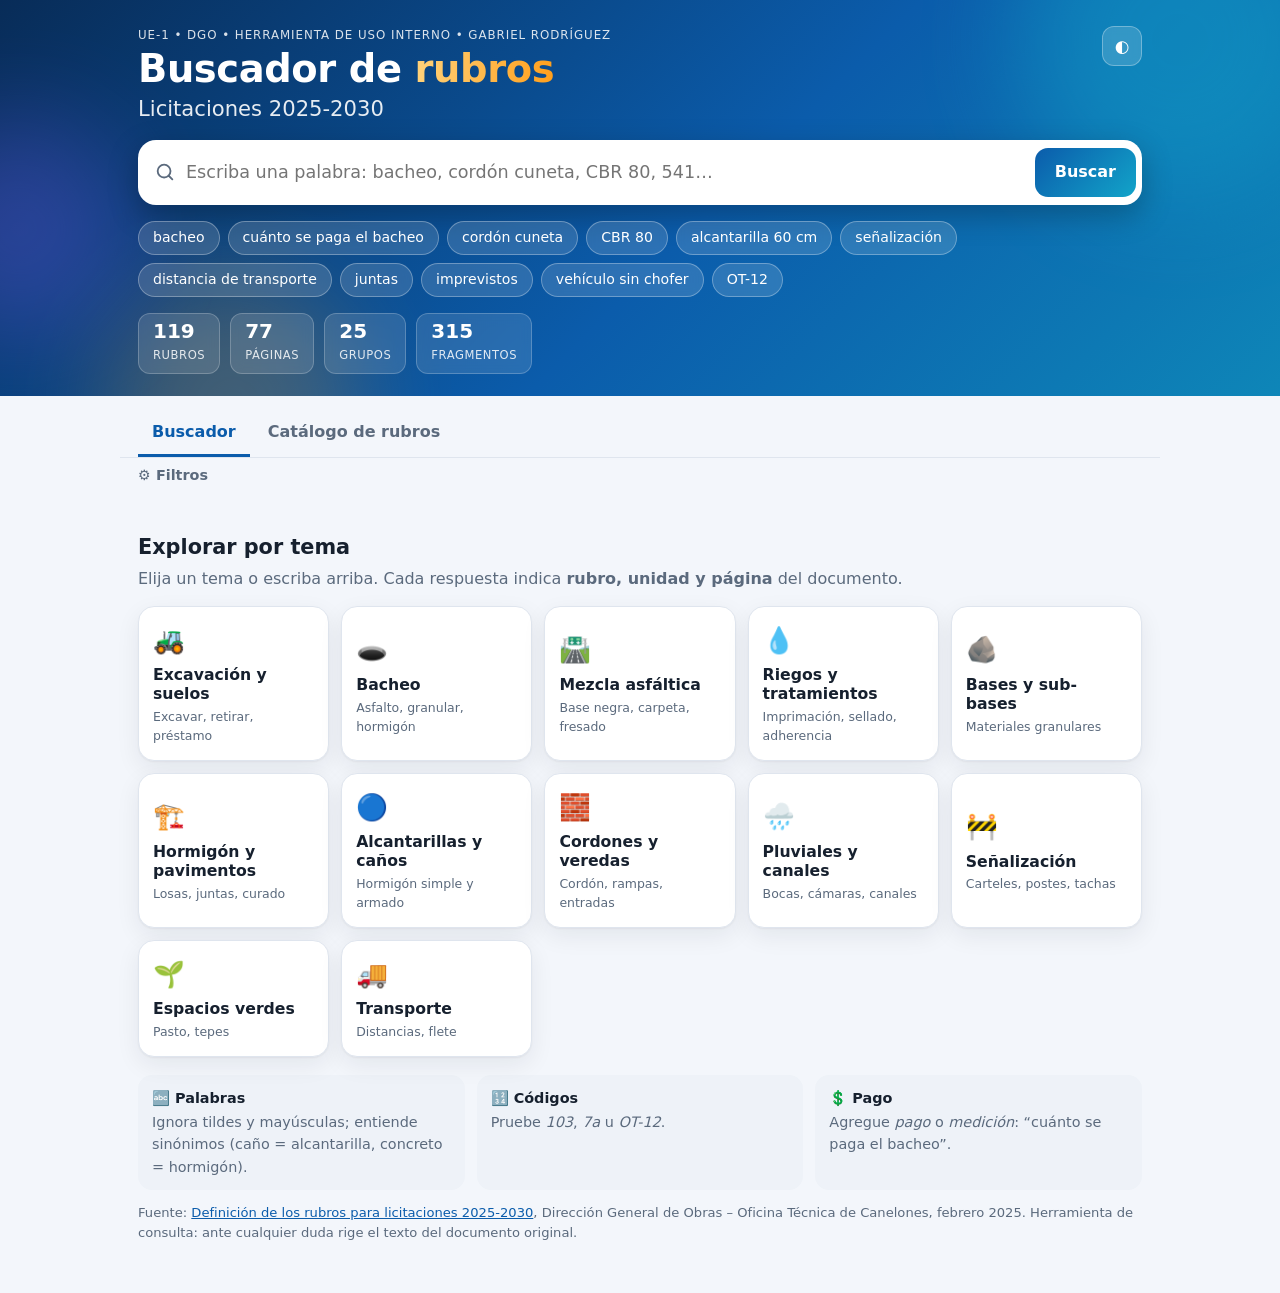
==== commit efe019ce: "Add files via upload" ====
--- a/buscador-standalone.html
+++ b/buscador-standalone.html
@@ -214,7 +214,7 @@
   <div class="wrap hero-in">
     <div class="brand">
       <div>
-        <p class="eyebrow">Intendencia de Canelones · Dirección General de Obras</p>
+        <p class="eyebrow">UE-1 • DGO • HERRAMIENTA DE USO INTERNO • GABRIEL RODRÍGUEZ</p>
         <h1>Buscador de <em>rubros</em><span>Licitaciones 2025-2030</span></h1>
       </div>
       <button id="themeBtn" class="icon-btn" type="button" aria-label="Cambiar tema claro/oscuro" title="Cambiar tema">◐</button>
